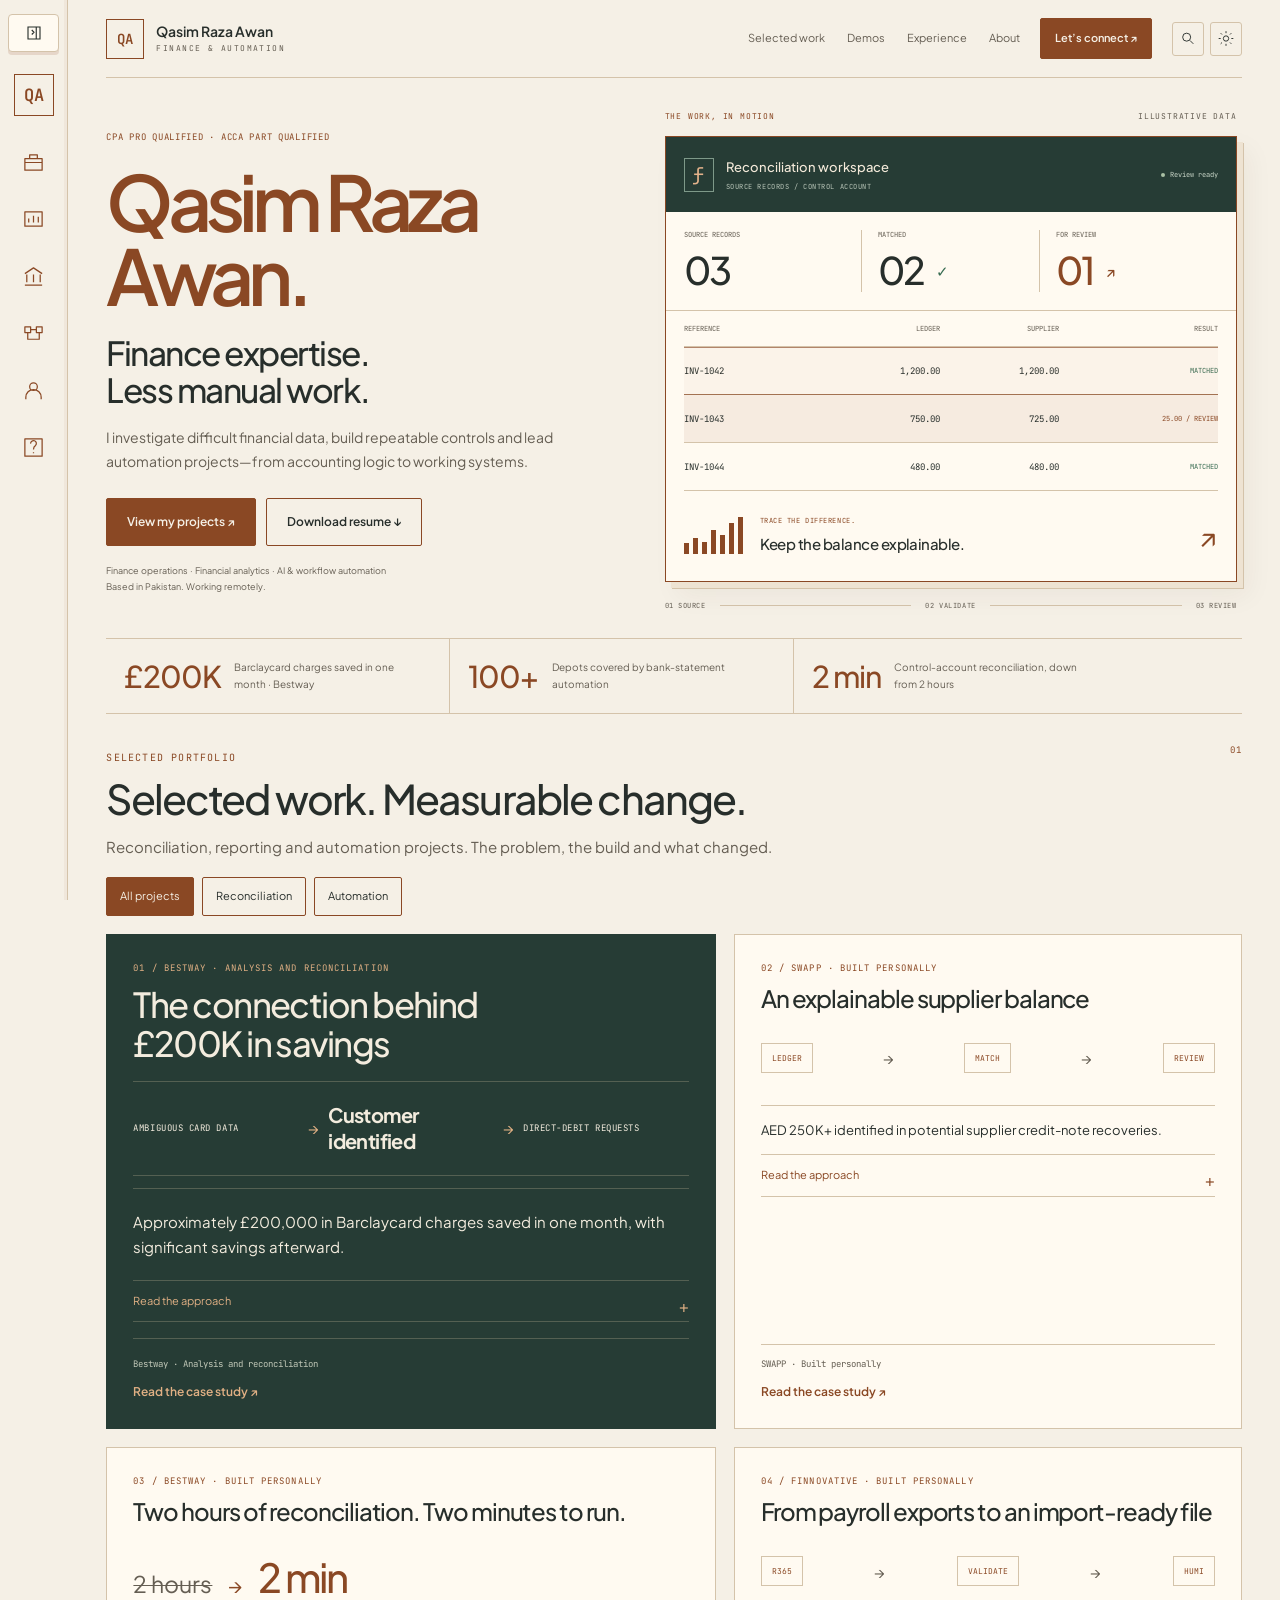
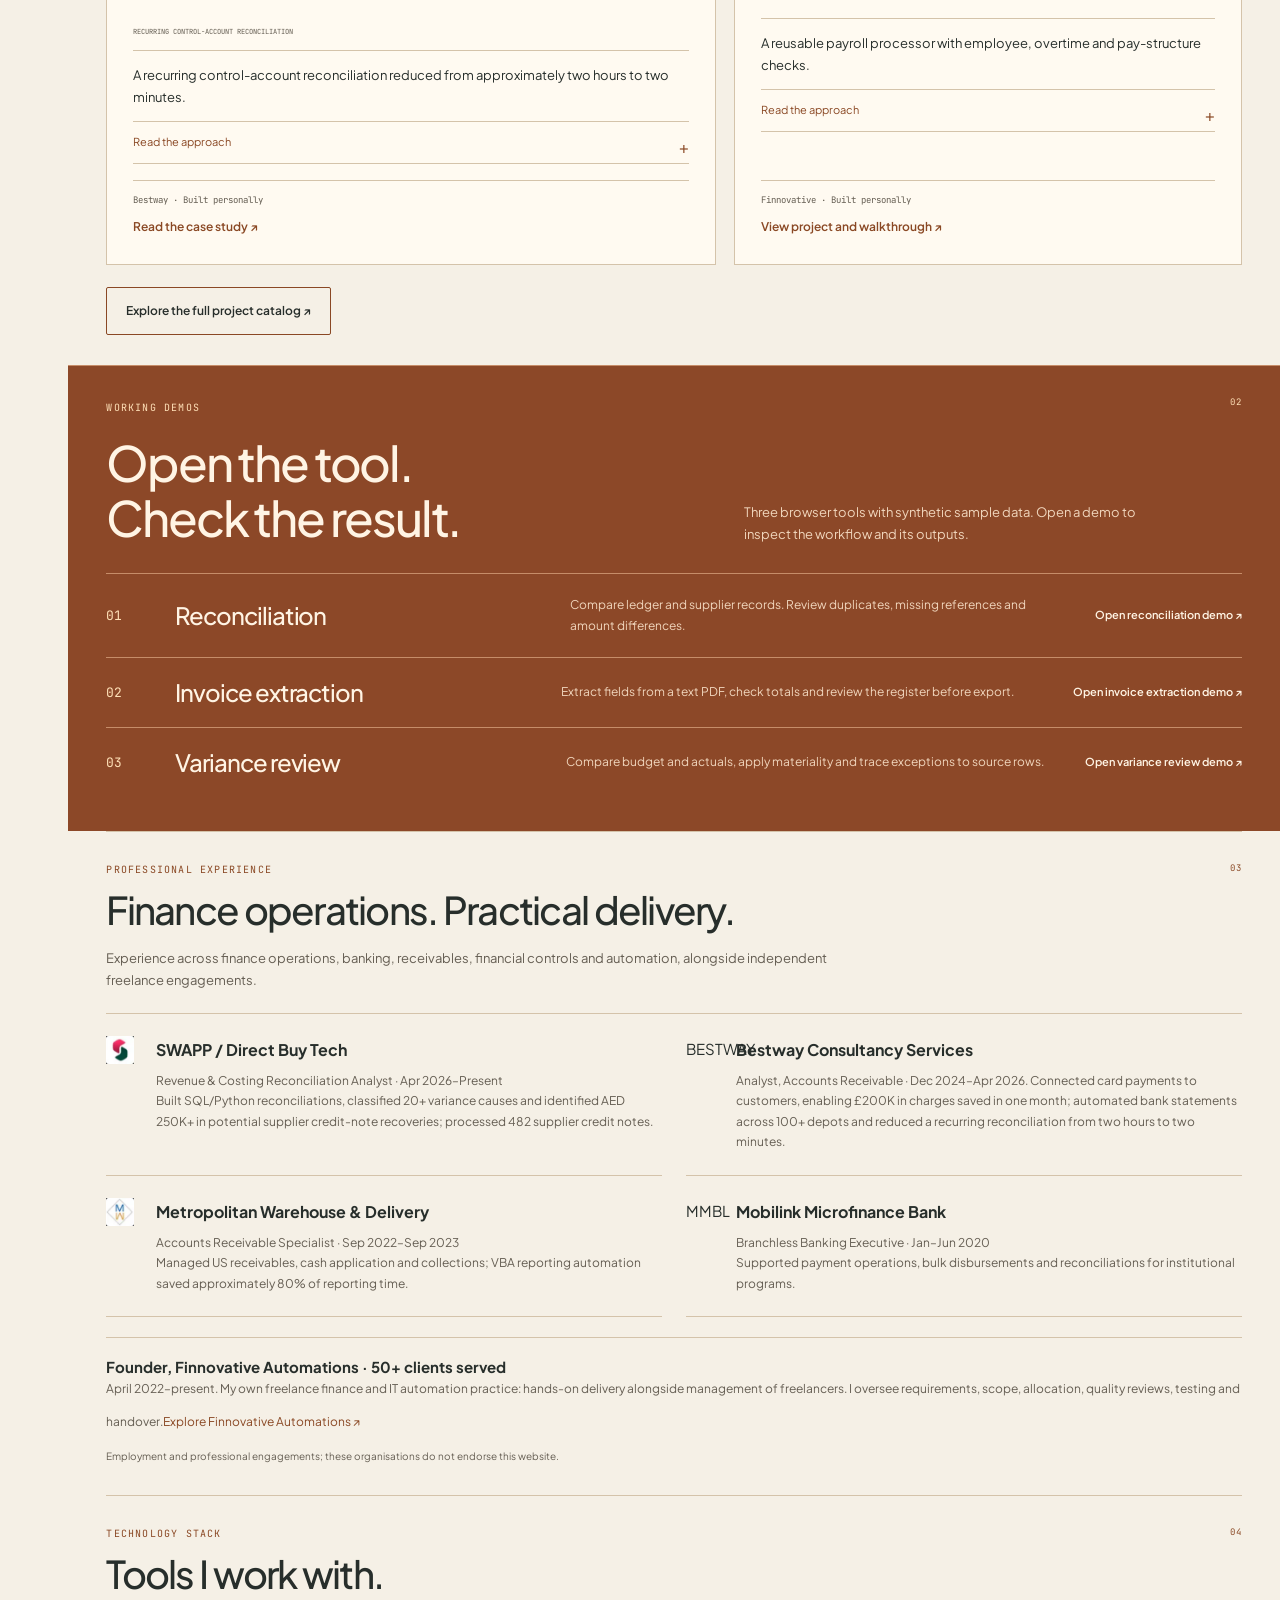
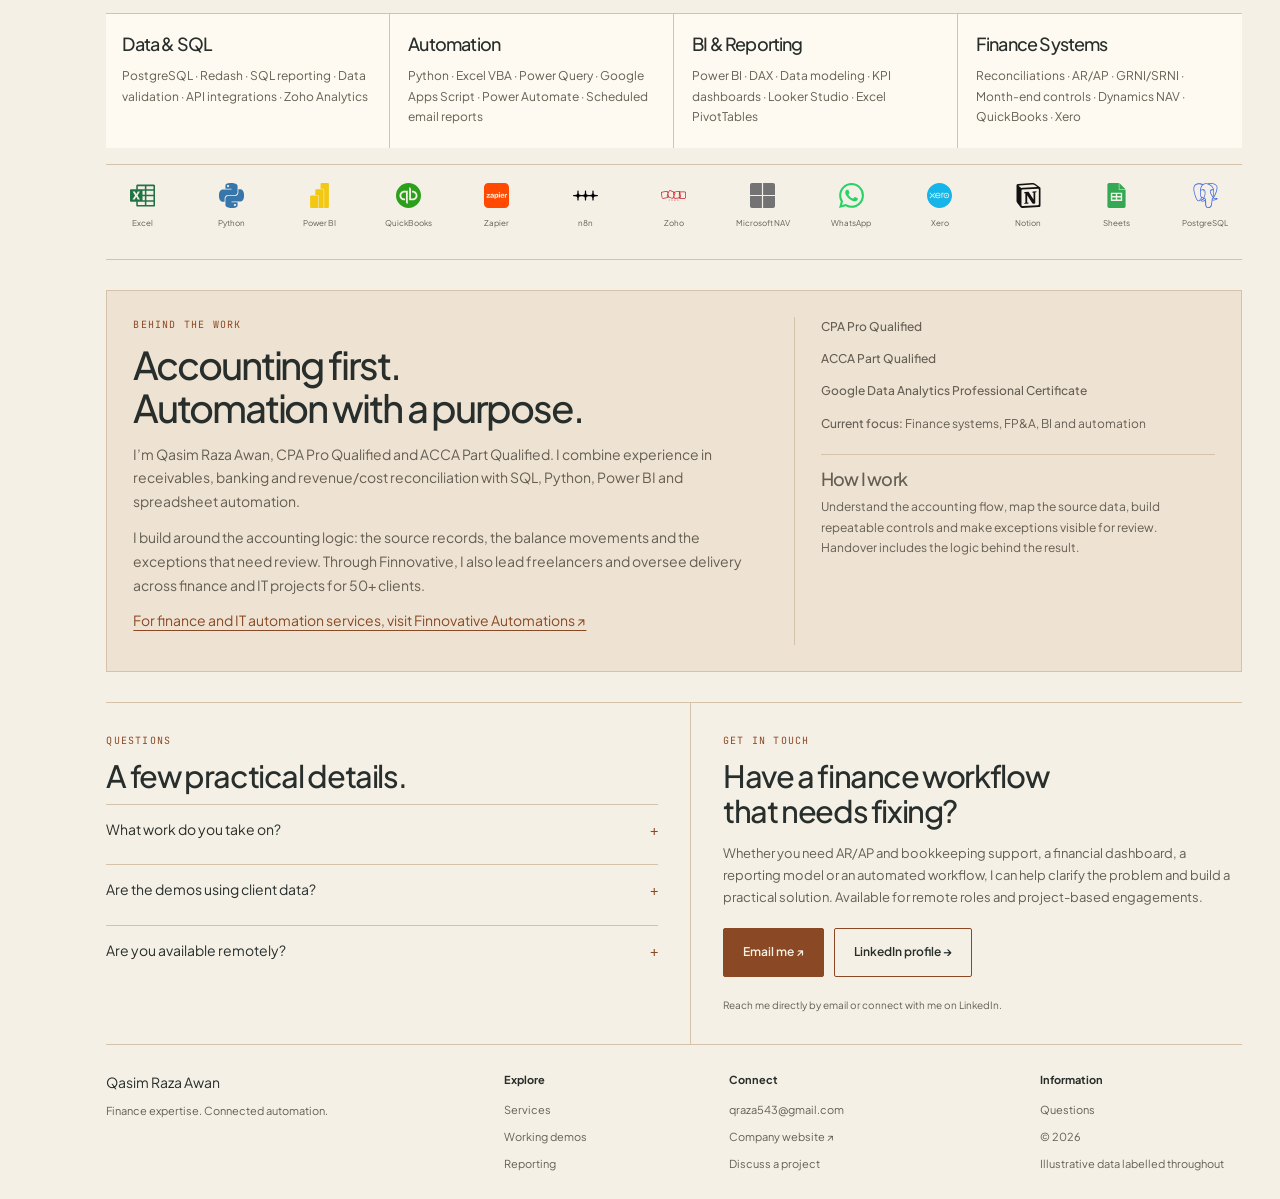
==== index.html @ e34c934c "Improve featured-case contrast and keep landing-page filters relevant" ====
<!doctype html>
<html lang="en" data-brand="personal" class="dock-collapsed light-mode"><head><meta charset="utf-8"><meta name="viewport" content="width=device-width,initial-scale=1"><meta name="theme-color" content="#080c14"><title>Qasim Raza Awan | Finance Systems &amp; Automation</title><meta name="description" content="CPA Pro qualified finance and automation professional. Reconciliation, SQL, Python, Power BI and Excel automation."><link rel="preconnect" href="https://fonts.googleapis.com"><link rel="preconnect" href="https://fonts.gstatic.com" crossorigin><link href="https://fonts.googleapis.com/css2?family=Plus+Jakarta+Sans:wght@400;500;600;700&amp;family=JetBrains+Mono:wght@400;500&amp;display=swap" rel="stylesheet"><script>try{const b=document.documentElement.dataset.brand;const t=localStorage.getItem('qaf-theme-'+b)||(b==='personal'?'light':'dark');document.documentElement.classList.toggle('light-mode',t==='light');}catch{document.documentElement.classList.toggle('light-mode',document.documentElement.dataset.brand==='personal');}</script><link rel="stylesheet" href="modern.css?v=20261107-final"><link rel="stylesheet" href="personal-spacing.css?v=20261109-studio"><link rel="stylesheet" href="studio.css?v=20261109"><link rel="stylesheet" href="personal-art.css?v=20261109-ui"><link rel="stylesheet" href="career-update.css?v=20261113"></head><body class="command-site personal-command"><div class="scroll-progress" aria-hidden="true"><i></i></div><a class="skip" href="#main">Skip to content</a><aside class="side-dock"><a class="dock-brand" href="#top" aria-label="Back to top">QA</a><nav aria-label="Section navigation"><a href="#work" title="Projects" aria-label="Projects"><svg viewBox="0 0 24 24" aria-hidden="true"><path d="M3 8h18v12H3zM8 8V4h8v4M3 12h18"></path></svg><span>Projects</span></a><a href="#demonstrations" title="Reports &amp; demos" aria-label="Reports &amp; demos"><svg viewBox="0 0 24 24" aria-hidden="true"><path d="M3 4h18v15H3zM7 15v-4m5 4V8m5 7v-6"></path></svg><span>Reports &amp; demos</span></a><a href="#experience" title="Experience" aria-label="Experience"><svg viewBox="0 0 24 24" aria-hidden="true"><path d="M3 9l9-6 9 6M5 10v8m7-8v8m7-8v8M3 21h18"></path></svg><span>Experience</span></a><a href="#expertise" title="Expertise" aria-label="Expertise"><svg viewBox="0 0 24 24" aria-hidden="true"><path d="M3 5h6v6H3zM15 5h6v6h-6zM9 8h6M6 11v7h12v-7M9 18h6"></path></svg><span>Expertise</span></a><a href="#about" title="About" aria-label="About"><svg viewBox="0 0 24 24" aria-hidden="true"><path d="M12 12a4 4 0 1 0 0-8 4 4 0 0 0 0 8zM4 21v-2a8 8 0 0 1 16 0v2"></path></svg><span>About</span></a><a href="#faq" title="Questions" aria-label="Questions"><svg viewBox="0 0 24 24" aria-hidden="true"><path d="M9 8a3 3 0 1 1 5 2c-2 1-2 2-2 4m0 3v1M3 3h18v18H3z"></path></svg><span>Questions</span></a></nav><a class="dock-contact" href="#contact">Let’s talk ↗</a></aside><div class="site-shell"><header class="topbar"><a class="brand" href="#top"><b class="brand-icon">QA</b><span>Qasim Raza Awan<small>FINANCE &amp; AUTOMATION</small></span></a><button class="nav-toggle" id="menu-toggle" aria-controls="main-navigation" aria-expanded="false" aria-label="Open navigation" type="button">Menu</button><nav id="main-navigation" aria-label="Main navigation"><a href="#work">Selected work</a><a href="#demonstrations">Demos</a><a href="#experience">Experience</a><a href="#about">About</a></nav><a class="button" href="#contact">Let’s connect ↗</a><div class="header-tools"><button type="button" id="search-open" aria-label="Search this website" aria-haspopup="dialog"><svg viewBox="0 0 24 24" aria-hidden="true"><circle cx="10" cy="10" r="6"></circle><path d="m15 15 5 5"></path></svg></button><button type="button" id="theme-toggle" aria-label="Switch to light mode" aria-pressed="false"><svg viewBox="0 0 24 24" aria-hidden="true"><circle cx="12" cy="12" r="4"></circle><path d="M12 1v3m0 16v3M1 12h3m16 0h3M4 4l2 2m12 12 2 2M4 20l2-2M18 6l2-2"></path></svg></button></div></header><main id="main"><section class="command-hero" id="top"><div class="hero-copy"><p class="eyebrow hero-qualification">CPA Pro Qualified · ACCA Part Qualified</p><h1>Qasim Raza<br><em>Awan.</em></h1><h2>Finance expertise.<br>Less manual work.</h2><p>I investigate difficult financial data, build repeatable controls and lead automation projects—from accounting logic to working systems.</p><div class="actions"><a class="button" href="#work">View my projects ↗</a><a class="button secondary" href="downloads/Qasim_Raza_Awan_Resume.pdf" download>Download resume ↓</a></div><p class="hero-note">Finance operations · Financial analytics · AI &amp; workflow automation<br>Based in Pakistan. Working remotely.</p></div><div class="hero-workbench" aria-label="Illustrative finance workspace using synthetic data"><div class="bench-label"><span>THE WORK, IN MOTION</span><span>ILLUSTRATIVE DATA</span></div><div class="bench-frame"><div class="bench-top"><span class="bench-mark">ƒ</span><div><strong>Reconciliation workspace</strong><small>SOURCE RECORDS / CONTROL ACCOUNT</small></div><span class="bench-live"><i></i>Review ready</span></div><div class="bench-summary"><div><small>SOURCE RECORDS</small><strong>03</strong></div><div><small>MATCHED</small><strong>02<span>✓</span></strong></div><div class="bench-exception"><small>FOR REVIEW</small><strong>01<span>↗</span></strong></div></div><div class="bench-table"><div class="bench-row bench-head"><span>REFERENCE</span><span>LEDGER</span><span>SUPPLIER</span><span>RESULT</span></div><div class="bench-row" style="--row:0"><span>INV-1042</span><span>1,200.00</span><span>1,200.00</span><b class="matched">MATCHED</b></div><div class="bench-row exception-row" style="--row:1"><span>INV-1043</span><span>750.00</span><span>725.00</span><b>25.00 / REVIEW</b></div><div class="bench-row" style="--row:2"><span>INV-1044</span><span>480.00</span><span>480.00</span><b class="matched">MATCHED</b></div><div class="bench-scan" aria-hidden="true"></div></div><div class="bench-bottom"><div class="bench-signal" aria-hidden="true"><i></i><i></i><i></i><i></i><i></i><i></i><i></i></div><div><span>TRACE THE DIFFERENCE.</span><strong>Keep the balance explainable.</strong></div><span class="bench-arrow" aria-hidden="true">↗</span></div></div><div class="bench-foot"><span>01 SOURCE</span><i></i><span>02 VALIDATE</span><i></i><span>03 REVIEW</span></div></div><section class="impact-grid" aria-label="Professional impact"><div><strong>£200K</strong><span>Barclaycard charges saved in one month · Bestway</span></div><div><strong>100+</strong><span>Depots covered by bank-statement automation</span></div><div><strong>2 min</strong><span>Control-account reconciliation, down from 2 hours</span></div></section></section><section class="section" id="work" data-index="01"><div class="section-head"><div><div class="eyebrow">Selected portfolio</div><h2>Selected work. Measurable change.</h2><p class="intro">Reconciliation, reporting and automation projects. The problem, the build and what changed.</p></div></div><div aria-label="Filter projects" class="filters" id="filters"><button class="filter active" data-filter="all" aria-pressed="true" type="button">All projects</button><button class="filter" data-filter="recon" aria-pressed="false" type="button">Reconciliation</button><button class="filter" data-filter="automation" aria-pressed="false" type="button">Automation</button></div><div id="projects" class="project-grid career-project-grid"><article class="project featured-project studio-project" data-category="recon finance" data-feature="1"><span class="eyebrow">01 / Bestway · Analysis and reconciliation</span><h3>The connection behind £200K in savings</h3><div class="career-connection"><span>AMBIGUOUS CARD DATA</span><i>→</i><strong>Customer identified</strong><i>→</i><span>DIRECT-DEBIT REQUESTS</span></div><p class="project-result">Approximately £200,000 in Barclaycard charges saved in one month, with significant savings afterward.</p><details class="case-detail"><summary>Read the approach</summary><dl><dt>The problem</dt><dd>Card-payment data did not clearly identify which customers had paid by card.</dd><dt>My contribution</dt><dd>Discovered the connection between ambiguous payments and customer records. The team then requested those customers pay by direct debit.</dd></dl></details><div class="project-bottom"><span>Bestway · Analysis and reconciliation</span><a href="projects/#barclaycard">Read the case study ↗</a></div></article><article class="project featured-project studio-project" data-category="recon automation" data-feature="2"><span class="eyebrow">02 / SWAPP · Built personally</span><h3>An explainable supplier balance</h3><div class="project-model"><span>LEDGER</span><i>→</i><span>MATCH</span><i>→</i><span>REVIEW</span></div><p class="project-result">AED 250K+ identified in potential supplier credit-note recoveries.</p><details class="case-detail"><summary>Read the approach</summary><dl><dt>The problem</dt><dd>Supplier invoices and booking records did not fully explain the ledger balance.</dd><dt>My contribution</dt><dd>Built SQL and Python matching across Redash, Zoho and spreadsheet sources, classifying exceptions across 20+ root causes.</dd></dl></details><div class="project-bottom"><span>SWAPP · Built personally</span><a href="projects/#supplier-reconciliation">Read the case study ↗</a></div></article><article class="project featured-project studio-project" data-category="recon automation" data-feature="3"><span class="eyebrow">03 / Bestway · Built personally</span><h3>Two hours of reconciliation. Two minutes to run.</h3><div class="project-time"><span>2 hours</span><i>→</i><strong>2 min</strong><small>RECURRING CONTROL-ACCOUNT RECONCILIATION</small></div><p class="project-result">A recurring control-account reconciliation reduced from approximately two hours to two minutes.</p><details class="case-detail"><summary>Read the approach</summary><dl><dt>The problem</dt><dd>Repeated manual matching made routine account reviews slow.</dd><dt>My contribution</dt><dd>Built repeatable Excel and Power Query preparation and matching, keeping differences visible for review.</dd></dl></details><div class="project-bottom"><span>Bestway · Built personally</span><a href="projects/#control-reconciliation">Read the case study ↗</a></div></article><article class="project featured-project studio-project" data-category="automation finance" data-feature="4"><span class="eyebrow">04 / Finnovative · Built personally</span><h3>From payroll exports to an import-ready file</h3><div class="project-model"><span>R365</span><i>→</i><span>VALIDATE</span><i>→</i><span>HUMI</span></div><p class="project-result">A reusable payroll processor with employee, overtime and pay-structure checks.</p><details class="case-detail"><summary>Read the approach</summary><dl><dt>The problem</dt><dd>Restaurant365 exports needed to be transformed into Humi payroll import format.</dd><dt>My contribution</dt><dd>Built an Excel/VBA processor to match employees, transform regular and overtime hours, and produce validated import-ready outputs.</dd></dl></details><div class="project-bottom"><span>Finnovative · Built personally</span><a href="projects/#payroll">View project and walkthrough ↗</a></div></article></div><p class="career-catalog-link"><a class="button secondary" href="projects/">Explore the full project catalog ↗</a></p></section><section class="section" id="demonstrations" data-index="02"><div class="section-heading"><p class="eyebrow">WORKING DEMOS</p><h2>Open the tool. Check the result.</h2><p>Three browser tools with synthetic sample data. Open a demo to inspect the workflow and its outputs.</p></div><div class="demo-link-grid"><article class="direct-demo" data-demo-number="01"><span>01 / CONTROL ACCOUNTS</span><h3>Reconciliation</h3><p>Compare ledger and supplier records. Review duplicates, missing references and amount differences.</p><a href="products/?app=reconciliation">Open reconciliation demo ↗</a></article><article class="direct-demo" data-demo-number="02"><span>02 / DOCUMENT PROCESSING</span><h3>Invoice extraction</h3><p>Extract fields from a text PDF, check totals and review the register before export.</p><a href="products/?app=invoice">Open invoice extraction demo ↗</a></article><article class="direct-demo" data-demo-number="03"><span>03 / MANAGEMENT REPORTING</span><h3>Variance review</h3><p>Compare budget and actuals, apply materiality and trace exceptions to source rows.</p><a href="products/?app=variance">Open variance review demo ↗</a></article></div></section><section class="section" id="experience" data-index="03"><div class="eyebrow">PROFESSIONAL EXPERIENCE</div><h2>Finance operations. Practical delivery.</h2><p style="color:var(--muted);max-width:760px">Experience across finance operations, banking, receivables, financial controls and automation, alongside independent freelance engagements.</p><div class="company-grid">
<div class="company-tile"><div class="company-mark"><img src="[data-uri]" width="96" height="48" alt="SWAPP company logo" loading="lazy" referrerpolicy="no-referrer" onerror="this.style.display='none';this.parentElement.append(document.createTextNode('SWAPP'))"></div><strong>SWAPP / Direct Buy Tech</strong><span>Revenue &amp; Costing Reconciliation Analyst · Apr 2026–Present<br>Built SQL/Python reconciliations, classified 20+ variance causes and identified AED 250K+ in potential supplier credit-note recoveries; processed 482 supplier credit notes.</span></div>
<div class="company-tile"><div class="company-mark"><img src="https://www.google.com/s2/favicons?domain=bestwayconsultancy.com.pk&amp;sz=128" width="96" height="48" alt="BESTWAY company logo" loading="lazy" referrerpolicy="no-referrer" onerror="this.style.display='none';this.parentElement.append(document.createTextNode('BESTWAY'))"></div><strong>Bestway Consultancy Services</strong><span>Analyst, Accounts Receivable · Dec 2024–Apr 2026. Connected card payments to customers, enabling £200K in charges saved in one month; automated bank statements across 100+ depots and reduced a recurring reconciliation from two hours to two minutes.</span></div>
<div class="company-tile"><div class="company-mark"><img src="[data-uri]" width="96" height="48" alt="MWD company logo" loading="lazy" referrerpolicy="no-referrer" onerror="this.style.display='none';this.parentElement.append(document.createTextNode('MWD'))"></div><strong>Metropolitan Warehouse &amp; Delivery</strong><span>Accounts Receivable Specialist · Sep 2022–Sep 2023<br>Managed US receivables, cash application and collections; VBA reporting automation saved approximately 80% of reporting time.</span></div>

<div class="company-tile"><div class="company-mark"><img src="https://media.licdn.com/dms/image/v2/C4E0BAQHSGRjR9Aw03Q/company-logo_400_400/company-logo_400_400/0/1631316393559?e=2147483647&amp;t=ChtDQr979hwXGZw9QmD9qhri5VN_gNdvMyB7D-mBOeY&amp;v=beta" width="96" height="48" alt="MMBL company logo" loading="lazy" referrerpolicy="no-referrer" onerror="this.style.display='none';this.parentElement.append(document.createTextNode('MMBL'))"></div><strong>Mobilink Microfinance Bank</strong><span>Branchless Banking Executive · Jan–Jun 2020<br>Supported payment operations, bulk disbursements and reconciliations for institutional programs.</span></div>
</div><div class="freelance-proof"><strong>Founder, Finnovative Automations · 50+ clients served</strong><span>April 2022–present. My own freelance finance and IT automation practice: hands-on delivery alongside management of freelancers. I oversee requirements, scope, allocation, quality reviews, testing and handover.</span><a href="finnovative/">Explore Finnovative Automations ↗</a></div><p class="experience-note">Employment and professional engagements; these organisations do not endorse this website.</p></section><section class="section" id="expertise" data-index="04"><div class="eyebrow">Technology stack</div><h2>Tools I work with.</h2><div class="skills"><div class="skill"><h3>Data &amp; SQL</h3><p>PostgreSQL · Redash · SQL reporting · Data validation · API integrations · Zoho Analytics</p></div><div class="skill"><h3>Automation</h3><p>Python · Excel VBA · Power Query · Google Apps Script · Power Automate · Scheduled email reports</p></div><div class="skill"><h3>BI &amp; Reporting</h3><p>Power BI · DAX · Data modeling · KPI dashboards · Looker Studio · Excel PivotTables</p></div><div class="skill"><h3>Finance Systems</h3><p>Reconciliations · AR/AP · GRNI/SRNI · Month-end controls · Dynamics NAV · QuickBooks · Xero</p></div></div><div class="software-deck" aria-label="Software and integration examples"><span><img src="brand-assets/excel.svg" alt="" width="28" height="28" loading="lazy"><b>Excel</b></span><span><img src="brand-assets/python.svg" alt="" width="28" height="28" loading="lazy"><b>Python</b></span><span><img src="brand-assets/powerbi.svg" alt="" width="28" height="28" loading="lazy"><b>Power BI</b></span><span><img src="brand-assets/quickbooks.svg" alt="" width="28" height="28" loading="lazy"><b>QuickBooks</b></span><span><img src="brand-assets/zapier.svg" alt="" width="28" height="28" loading="lazy"><b>Zapier</b></span><span><img src="brand-assets/n8n.svg" alt="" width="28" height="28" loading="lazy"><b>n8n</b></span><span><img src="brand-assets/zoho.svg" alt="" width="28" height="28" loading="lazy"><b>Zoho</b></span><span><img src="brand-assets/dynamics-nav.svg" alt="" width="28" height="28" loading="lazy"><b>Microsoft NAV</b></span><span><img src="brand-assets/whatsapp.svg" alt="" width="28" height="28" loading="lazy"><b>WhatsApp</b></span><span><img src="brand-assets/xero.svg" alt="" width="28" height="28" loading="lazy"><b>Xero</b></span><span><img src="brand-assets/notion.svg" alt="" width="28" height="28" loading="lazy"><b>Notion</b></span><span><img src="brand-assets/sheets.svg" alt="" width="28" height="28" loading="lazy"><b>Sheets</b></span><span><img src="brand-assets/postgresql.svg" alt="" width="28" height="28" loading="lazy"><b>PostgreSQL</b></span></div></section><section class="section" id="about" data-index="05"><div class="about"><div><div class="eyebrow">Behind the work</div><h2>Accounting first. Automation with a purpose.</h2><p class="company-intro">I’m Qasim Raza Awan, CPA Pro Qualified and ACCA Part Qualified. I combine experience in receivables, banking and revenue/cost reconciliation with SQL, Python, Power BI and spreadsheet automation.</p><p>I build around the accounting logic: the source records, the balance movements and the exceptions that need review. Through Finnovative, I also lead freelancers and oversee delivery across finance and IT projects for 50+ clients.</p><p><a href="finnovative/">For finance and IT automation services, visit Finnovative Automations ↗</a></p></div><div class="credentials"><div><strong>CPA Pro Qualified</strong></div><div><strong>ACCA Part Qualified</strong></div><div><strong>Google Data Analytics Professional Certificate</strong></div><div><strong>Current focus:</strong> Finance systems, FP&amp;A, BI and automation</div><div class="about-process"><h3>How I work</h3><p>Understand the accounting flow, map the source data, build repeatable controls and make exceptions visible for review. Handover includes the logic behind the result.</p></div></div></div></section><div class="personal-closing"><section class="section faq-section" id="faq"><p class="eyebrow">QUESTIONS</p><h2>A few practical details.</h2><details><summary>What work do you take on?</summary><p>Finance systems, reconciliation, reporting, dashboards, spreadsheet tools and connected automation. Visit Finnovative Automations for customer support, voice and WhatsApp agent builds.</p></details><details><summary>Are the demos using client data?</summary><p>No. The linked tools use synthetic sample data. Client records, credentials and confidential business information are not published.</p></details><details><summary>Are you available remotely?</summary><p>Based in Pakistan and available for remote roles and project engagements. Contact me to discuss scope and timing.</p></details></section><section class="contact" id="contact"><div class="eyebrow">Get in touch</div><h2>Have a finance workflow that needs fixing?</h2><p>Whether you need AR/AP and bookkeeping support, a financial dashboard, a reporting model or an automated workflow, I can help clarify the problem and build a practical solution. Available for remote roles and project-based engagements.</p><div class="actions"><a class="btn primary" href="mailto:qraza543@gmail.com?subject=Portfolio%20inquiry" id="emailLink">Email me ↗</a><a class="btn secondary" href="https://www.linkedin.com/in/qasim-raza-awan/" id="linkedInLink" target="_blank" rel="noopener noreferrer">LinkedIn profile →</a></div><div class="hero-note">Reach me directly by email or connect with me on LinkedIn.</div></section></div></main><footer class="command-footer"><div><a class="footer-brand" href="#top">Qasim Raza Awan</a><p>Finance expertise. Connected automation.</p></div><div><strong>Explore</strong><a href="#expertise">Services</a><a href="#demonstrations">Working demos</a><a href="#demonstrations">Reporting</a></div><div><strong>Connect</strong><a href="mailto:qraza543@gmail.com">qraza543@gmail.com</a><a href="finnovative/">Company website ↗</a><a href="#contact">Discuss a project</a></div><div><strong>Information</strong><a href="#faq">Questions</a><span>© <span id="year">2026</span></span><span>Illustrative data labelled throughout</span></div></footer></div><dialog id="site-search" aria-labelledby="search-title"><div class="search-head"><h2 id="search-title">Find a service or project</h2><button type="button" id="search-close" aria-label="Close search">×</button></div><label for="search-query">Search this page</label><input id="search-query" type="search" autocomplete="off" placeholder="Try reconciliation, voice or Power BI"><div id="search-results" aria-live="polite"></div><p>Ctrl / ⌘ K to search · Esc to close</p></dialog><a class="floating-contact" href="#contact" aria-label="Discuss a project" hidden="">Let’s talk <span>↗</span></a><button class="back-top" type="button" aria-label="Back to top" hidden>↑</button><script defer src="command-center.js?v=20261107-final"></script><script defer src="personal-art.js?v=20261109-ui"></script></body></html>
---- modern.css ----
:root{--bg:#071f28;--panel:#0b2c36;--panel2:#103640;--ink:#e8efed;--muted:#aec1c2;--accent:#d8ad86;--action:#72c6c0;--line:#31505a;--good:#83c9aa;--rail:68px;--font:'Plus Jakarta Sans',sans-serif;--mono:'JetBrains Mono',monospace;color-scheme:dark}
html[data-brand=personal]{--bg:#221f1b;--panel:#2d2822;--panel2:#383025;--ink:#f2e8d8;--muted:#c5b69f;--accent:#d6a675;--action:#d6a675;--line:#594b3d;--good:#a2bea0}
html[data-brand=personal].light-mode{--bg:#f5f0e6;--panel:#fffaf1;--panel2:#eee3d2;--ink:#272e2b;--muted:#655e53;--accent:#8a4824;--action:#8a4824;--line:#d4c3aa;--good:#376b51;color-scheme:light}
html[data-brand=company].light-mode{--bg:#edf5f2;--panel:#fafffc;--panel2:#dcece7;--ink:#173b40;--muted:#496a6b;--accent:#92572f;--action:#126c70;--line:#b5cdca;--good:#276c50;color-scheme:light}
*{box-sizing:border-box}html{scroll-padding-top:100px;overflow-anchor:none}body{margin:0;background:var(--bg);color:var(--ink);font:15px/1.7 var(--font);overflow-x:clip}a{color:inherit;text-decoration:none}button,input,textarea,select{font:inherit}button,a{touch-action:manipulation}button{cursor:pointer}button:focus-visible,a:focus-visible,input:focus-visible,summary:focus-visible{outline:2px solid var(--action);outline-offset:5px}button:disabled{cursor:wait;opacity:.65}button[hidden],[hidden]{display:none!important}h1,h2,h3,p{margin:0}h1,h2,h3{line-height:1.12;letter-spacing:-.045em;text-wrap:balance}h1{font-size:clamp(42px,5vw,72px);font-weight:600}h2{font-size:clamp(28px,3.2vw,43px);font-weight:500}h3{font-size:24px;font-weight:500}p{color:var(--muted)}em{font-style:normal;color:var(--accent)}img{max-width:100%;height:auto}svg{max-width:100%}small{font-size:12px}.site-shell{margin-left:var(--rail);padding:0 clamp(20px,3vw,52px);max-width:1920px;transition:margin-left .22s ease}html:not(.dock-collapsed){--rail:188px}.section,.contact,.contact-section{padding:54px 0;border-top:1px solid var(--line)}.eyebrow,.num,.service-number{display:block;color:var(--accent);font:10px/1.6 var(--mono);letter-spacing:.12em;text-transform:uppercase;margin-bottom:14px}.section-heading,.section-head{margin-bottom:26px;max-width:840px}.section-heading>p:not(.eyebrow),.intro{margin-top:16px;max-width:700px}.section-head h2{max-width:760px}.section-head .intro{font-size:15px}.actions{display:flex;flex-wrap:wrap;gap:10px;margin-top:26px}.button,.btn{display:inline-flex;align-items:center;justify-content:center;gap:10px;padding:13px 19px;min-height:46px;border:1px solid var(--action);border-radius:4px;background:var(--action);color:var(--bg);font-size:12px;font-weight:600;transition:transform .16s ease,box-shadow .16s ease,background .16s ease}.button:hover,.btn:hover{transform:translateY(-2px);box-shadow:0 4px 0 color-mix(in srgb,var(--action) 22%,transparent)}.button.secondary,.btn.secondary{background:transparent;color:var(--ink);border-color:var(--accent)}.button.secondary:hover{background:var(--panel2)}.text-link,.project a,.direct-demo a,.founder-note a,.capability>a,.preview-enquiry{color:var(--accent);font-size:12px;font-weight:600}.text-link:hover,.project a:hover,.direct-demo a:hover,.founder-note a:hover,.capability>a:hover{text-decoration:underline;text-underline-offset:5px}
/* A small navigation rail, rather than a dashboard competing with the page. */
.side-dock{position:fixed;inset:0 auto 0 0;width:var(--rail);padding:14px 8px;z-index:70;background:var(--bg);border-right:1px solid var(--line);box-shadow:inset -3px 0 0 color-mix(in srgb,var(--accent) 5%,transparent);display:flex;flex-direction:column;gap:22px;overflow-x:hidden;overflow-y:auto;transition:width .22s ease}.dock-brand{display:grid;place-items:center;width:40px;height:42px;margin:0 auto;border:1px solid var(--accent);color:var(--accent);font:600 17px var(--mono)}.dock-toggle{display:flex;align-items:center;justify-content:center;gap:10px;min-height:38px;border:1px solid var(--line);background:var(--panel);color:var(--ink);border-radius:4px;box-shadow:0 3px 0 color-mix(in srgb,var(--accent) 15%,transparent);font-size:10px}.dock-toggle svg{width:18px;height:18px;fill:none;stroke:currentColor;stroke-width:1.5}.side-dock nav{display:grid;gap:8px}.side-dock nav a{display:flex;align-items:center;gap:12px;padding:12px 10px;border:1px solid transparent;border-radius:4px;font-size:11px;min-height:46px}.side-dock nav svg{width:23px;height:23px;flex-shrink:0;fill:none;stroke:var(--accent);stroke-width:1.3;stroke-linejoin:round}.side-dock nav a:hover,.side-dock nav a[aria-current]{background:var(--panel2);border-color:var(--line)}.dock-collapsed .side-dock nav a{justify-content:center;padding:12px 4px}.dock-collapsed .side-dock nav a>span,.dock-collapsed .dock-toggle span,.dock-collapsed .dock-contact{display:none}.dock-collapsed .dock-toggle svg{rotate:180deg}.dock-contact{font-size:11px;color:var(--accent);margin-top:auto;padding:12px}.logo-dock{border:0}.logo-emblem{position:relative;display:block;width:34px;height:44px;overflow:hidden;flex-shrink:0}.logo-emblem img{position:absolute;width:140px;max-width:none;height:auto;left:-58px;top:-20px;mix-blend-mode:screen}.light-mode .logo-emblem img{filter:invert(1);mix-blend-mode:multiply}.topbar{position:sticky;top:0;z-index:60;display:flex;align-items:center;gap:20px;justify-content:space-between;min-height:78px;border-bottom:1px solid var(--line);background:var(--bg)}.brand{display:flex;gap:12px;align-items:center}.brand>span{font-size:14px;font-weight:600;line-height:1.4}.brand small{display:block;font:8px/1.8 var(--mono);letter-spacing:.18em;color:var(--muted);font-weight:400}.brand-icon{width:38px;height:40px;display:grid;place-items:center;border:1px solid var(--accent);color:var(--accent);font:600 14px var(--mono)}.topbar nav{display:flex;gap:22px;margin-left:auto}.topbar nav a{font-size:11px;color:var(--muted)}.topbar nav a:hover{color:var(--ink)}.topbar>.button{font-size:11px;padding:10px 14px;min-height:40px}.header-tools{display:flex;gap:6px}.header-tools button{display:grid;place-items:center;width:32px;height:34px;padding:7px;border:1px solid var(--line);background:transparent;color:var(--ink);border-radius:3px}.header-tools svg{width:17px;height:17px;fill:none;stroke:currentColor;stroke-width:1.4}.nav-toggle{display:none;background:var(--panel);color:var(--ink);border:1px solid var(--line);padding:7px 12px;border-radius:3px}.skip{position:fixed;left:80px;top:8px;padding:8px 16px;background:var(--action);color:var(--bg);z-index:100;transform:translateY(-180%)}.skip:focus{transform:none}.scroll-progress{position:fixed;inset:0 0 auto;height:2px;z-index:90;pointer-events:none}.scroll-progress i{display:block;width:100%;height:100%;background:var(--accent);transform-origin:left;transform:scaleX(0)}
/* Personal hero: reading and evidence first. */
.command-hero{display:grid;grid-template-columns:minmax(0,.95fr) minmax(0,1.05fr);align-items:center;gap:clamp(24px,4vw,60px);padding:42px 0 34px}.hero-copy{min-width:0}.profile-line{display:flex;align-items:center;gap:12px;margin-bottom:24px;font-size:11px;color:var(--muted)}.profile-line small{display:block;font:8px/1.8 var(--mono)}.profile-monogram{width:44px;height:44px;border:1px solid var(--accent);border-radius:50%;display:grid;place-items:center;font-size:17px;color:var(--accent)}.hero-copy h1{max-width:700px}.personal-command .hero-copy h1{color:var(--accent)}.hero-copy h2{font-size:clamp(25px,2.6vw,37px);font-weight:500;margin-top:20px}.hero-copy>p:not(.eyebrow){max-width:550px;margin-top:20px;line-height:1.8;font-size:14px}.hero-copy>small,.hero-note{display:block;color:var(--muted);font-size:10px;margin-top:20px}.company-command .command-hero{grid-template-columns:minmax(0,.88fr) minmax(0,1.12fr);padding:50px 0}.company-command .hero-copy h1{color:var(--accent);font-size:clamp(43px,4.6vw,68px)}.impact-grid{display:grid;grid-template-columns:1fr 1fr 1.3fr;border-block:1px solid var(--line);margin:0 0 6px}.impact-grid>div{padding:22px 18px;border-right:1px solid var(--line);display:flex;align-items:center;gap:14px}.impact-grid>div:first-child{padding-left:0}.impact-grid>div:last-child{border:0}.impact-grid strong{font:500 30px/1.2 var(--font);color:var(--accent);letter-spacing:-.04em}.impact-grid span{font-size:11px;color:var(--muted);max-width:185px}
/* One fitted scene; no viewport-dependent oversized geometry or duplicate tables. */
.command-workspace{min-width:0;color:var(--ink)}.workspace-head{display:flex;justify-content:space-between;font:8px/1.6 var(--mono);letter-spacing:.1em;color:var(--muted);padding-bottom:12px;border-bottom:1px solid var(--line)}.mesh-viewport{position:relative;width:100%;height:320px;overflow:hidden;isolation:isolate;contain:layout paint}.integrated-scene{position:absolute;width:680px;height:350px;left:50%;top:50%;transform-origin:center;perspective:1000px;font-family:var(--mono);--scene-paper:var(--panel);--scene-ink:var(--ink);--scene-rule:var(--line);--scene-copper:var(--accent);--scene-face:var(--panel2);--scene-side:color-mix(in srgb,var(--accent) 48%,var(--bg));--scene-green:var(--good)}.integrated-scene:before{content:'';position:absolute;inset:30px 20px;background-image:linear-gradient(var(--line) 1px,transparent 1px),linear-gradient(90deg,var(--line) 1px,transparent 1px);background-size:30px 30px;opacity:.15;transform:rotateX(58deg) rotateZ(-8deg);mask-image:radial-gradient(ellipse,#000,transparent 70%)}.flow-conduits{position:absolute;inset:0;width:100%;height:100%;fill:none;stroke:var(--accent);stroke-width:3}.conduit{opacity:.3}.flow-trace{stroke-width:2;stroke-dasharray:10 70;animation:conduit-run 9s linear infinite}@keyframes conduit-run{to{stroke-dashoffset:-480}}.scene-sheet{position:absolute;left:32px;top:35px;width:270px;background:var(--panel);border:1px solid var(--line);transform:rotateY(10deg) rotateZ(-3deg);box-shadow:4px 5px 0 var(--scene-side);overflow:hidden;font-size:10px}.sheet-chrome{display:flex;gap:4px;align-items:center;padding:12px 8px;border-bottom:1px solid var(--line);color:var(--accent);font-size:7px}.sheet-chrome i{width:4px;height:4px;border-radius:50%;background:var(--accent)}.sheet-chrome span{margin-left:4px}.sheet-formula{padding:8px;color:var(--accent);border-bottom:1px solid var(--line);font-size:9px}.sheet-formula span{color:var(--ink);font-size:8px}.sheet-grid{display:grid;grid-template-columns:1.1fr 1fr 1fr}.sheet-grid>*{padding:9px 5px;border-right:1px solid var(--line);border-bottom:1px solid var(--line);text-align:right;white-space:nowrap}.sheet-grid>*:nth-child(3n+1){text-align:left}.sheet-grid b{font-size:8px;color:var(--accent);font-weight:500}.sheet-sweep{position:absolute;inset:96px 0 auto;height:30px;border-block:1px solid var(--accent);background:color-mix(in srgb,var(--accent) 8%,transparent);animation:sheet-validate 9s steps(3,end) infinite;pointer-events:none}@keyframes sheet-validate{0%,15%{translate:0 0}65%{translate:0 84px}100%{translate:0 0}}.control-stack{position:absolute;left:300px;top:180px;width:100px;height:80px}.stack-layer{position:absolute;left:10px;width:78px;height:62px;transform:rotateX(55deg) rotateZ(45deg);background:var(--panel2);border:1px solid var(--accent);box-shadow:5px 5px 0 var(--scene-side)}.layer-bottom{top:40px}.layer-mid{top:16px;background:var(--panel)}.layer-top{top:-8px;background:var(--accent);display:grid;place-items:center}.layer-top span{font-size:25px;color:var(--bg);transform:rotateZ(-45deg)}.control-stack small{position:absolute;top:135px;width:180px;left:-40px;font-size:8px;text-align:center;color:var(--muted)}.scene-ledger{position:absolute;right:26px;top:90px;width:225px;background:var(--panel);border:1px solid var(--line);transform:rotateY(-10deg) rotateZ(2deg);box-shadow:4px 5px 0 var(--scene-side);font-size:9px}.ledger-title{padding:12px 8px;font-size:8px;color:var(--accent);border-bottom:1px solid var(--line)}.ledger-title>span{font-size:6px;float:right;color:var(--muted)}.scene-ledger>div:not(:first-child):not(.ledger-bars){display:flex;align-items:center;justify-content:space-between;padding:12px 8px;border-bottom:1px solid var(--line)}.scene-ledger b{font-weight:400}.scene-ledger em{font-size:7px;color:var(--good)}.scene-ledger .review{color:var(--accent)}.ledger-bars{height:60px;display:flex;align-items:flex-end;gap:6px;padding:10px}.ledger-bars i{width:15px;height:45%;background:var(--accent);transform-origin:bottom;animation:report-build 9s steps(4,end) infinite}.ledger-bars i:nth-child(2){height:60%;animation-delay:-2s}.ledger-bars i:nth-child(3){height:50%}.ledger-bars i:nth-child(4){height:80%}.ledger-bars i:nth-child(5){height:70%}.ledger-bars i:nth-child(6){height:100%}.ledger-bars span{font-size:6px;align-self:center;color:var(--muted)}@keyframes report-build{0%,100%{scale:1 .65}50%{scale:1 1}}.flow-caption{position:absolute;bottom:0;font-size:8px;letter-spacing:.1em;color:var(--muted)}.source-caption{left:32px}.output-caption{right:26px}.scene-tabs{display:flex;gap:6px;margin-top:16px}.scene-tabs button{flex:1;padding:10px 12px;font-size:11px;border:1px solid var(--line);border-radius:3px;color:var(--ink);background:transparent}.scene-tabs button[aria-selected=true]{background:var(--panel2);border-color:var(--accent);color:var(--accent)}.scene-tabs button:hover{border-color:var(--accent)}.scene-customer .scene-sheet{transform:rotateY(10deg) rotateZ(-3deg);top:40px}.conversation-title{padding:12px;color:var(--accent);font-size:9px;border-bottom:1px solid var(--line)}.call-message{padding:14px;font:11px/1.7 var(--font);border-bottom:1px solid var(--line)}.call-message small{display:block;font:7px var(--mono);color:var(--accent);margin-bottom:7px}.call-message.reply{background:var(--panel2)}.scene-step{font:9px/1.5 var(--mono);display:flex;align-items:center;gap:8px;padding:10px 12px;color:var(--good)}.scene-step:before{content:'';width:5px;height:5px;background:var(--good);animation:step-dot 3s steps(1,end) infinite}@keyframes step-dot{50%{opacity:.4}}.scene-paused *{animation-play-state:paused!important}
/* Three project stories, then optional depth. */
.filters{display:flex;gap:8px;flex-wrap:wrap;margin:24px 0}.filter{padding:9px 13px;background:transparent;color:var(--ink);border:1px solid var(--accent);border-radius:3px;font-size:11px}.filter:hover{background:var(--panel2)}.filter.active{background:var(--accent);color:var(--bg)}.project-grid{display:grid;grid-template-columns:repeat(3,minmax(0,1fr));gap:16px}.project{padding:26px;border:1px solid var(--line);background:var(--panel);border-radius:5px;min-width:0}.featured-project{display:flex;flex-direction:column}.project h3{font-size:25px;margin-bottom:22px}.project dl{margin:0}.project dt{font:9px var(--mono);color:var(--accent);text-transform:uppercase;margin:0 0 8px}.project dd{margin:0 0 18px;color:var(--muted);font-size:13px}.project-result{padding:17px 0;border-top:1px solid var(--line);font-size:13px;color:var(--ink);margin-top:auto}.project-bottom{padding-top:16px;border-top:1px solid var(--line);display:grid;gap:12px}.project-bottom>span{font:9px/1.7 var(--mono);color:var(--muted)}.more-projects{margin-top:20px;border-bottom:1px solid var(--line)}summary{cursor:pointer;list-style:none}summary::-webkit-details-marker{display:none}.more-projects>summary{padding:18px 0;color:var(--accent);font-size:13px}.more-projects>summary:after,.capability>summary:after,.faq-list summary:after{content:'+';float:right;font-size:20px;font-weight:400}details[open]>summary:after{content:'−'}.additional-projects{display:grid;grid-template-columns:repeat(3,minmax(0,1fr));gap:14px;padding:0 0 20px}.compact-project h3{font-size:19px;margin:12px 0}.compact-project span,.compact-project small{font:9px/1.6 var(--mono);color:var(--accent)}.compact-project p{font-size:12px;margin-bottom:16px}.demo-link-grid,.demo-grid{display:grid;grid-template-columns:repeat(3,minmax(0,1fr));gap:18px}.direct-demo,.demo-card{border-top:2px solid var(--accent);padding:24px 0}.direct-demo>span,.demo-card>.service-number{font:9px var(--mono);color:var(--muted);margin-bottom:16px;display:block}.direct-demo h3,.demo-card h3{font-size:23px;margin-bottom:12px}.direct-demo p,.demo-card p{font-size:13px;margin-bottom:20px}.demo-icon{display:none}.company-grid{display:grid;grid-template-columns:repeat(2,minmax(0,1fr));gap:0 30px;margin-top:24px}.company-tile{padding:22px 0;border-bottom:1px solid var(--line)}.company-mark{height:38px;margin-bottom:14px;display:flex;align-items:center}.company-mark img,.company-logo{width:auto!important;max-width:100px!important;height:34px!important;max-height:34px;object-fit:contain;background:transparent!important;padding:0!important;margin:0!important;border:0;border-radius:0}.company-tile>strong{display:block;font-size:16px;margin-bottom:8px}.company-tile>span{display:block;font-size:12px;color:var(--muted)}#experience>p{font-size:13px;margin-top:16px}.company-role{color:var(--accent)}.skills{display:grid;grid-template-columns:repeat(4,minmax(0,1fr));gap:18px;margin-top:24px}.skill{padding:20px 0;border-top:1px solid var(--line)}.skill h3{font-size:18px;margin-bottom:12px}.skill p{font-size:12px}.software-deck{display:grid;grid-template-columns:repeat(13,minmax(0,1fr));gap:16px;margin-top:26px;padding-top:24px;border-top:1px solid var(--line)}.software-deck>span{display:flex;flex-direction:column;align-items:center;gap:9px;min-width:0}.software-deck img{width:25px;height:25px;object-fit:contain;padding:0;background:none;box-shadow:none;border:0}.software-deck b{font:8px/1.5 var(--font);font-weight:400;color:var(--muted);text-align:center}.software-deck img[src$="n8n.svg"],.software-deck img[src$="dynamics-nav.svg"]{background:#fff;border-radius:2px;padding:2px}.about{display:grid;grid-template-columns:1.2fr .8fr;gap:40px;margin-top:24px}.about p{font-size:14px;margin-bottom:18px}.credentials{border-left:1px solid var(--line);padding-left:26px;display:grid;gap:12px;align-content:start}.credential,.credentials>span{display:block;font-size:12px;color:var(--accent)}.about-process{margin-top:24px}.about-process h3{font-size:20px;margin-bottom:12px}.about-process p{font-size:13px;max-width:800px}.company-tile .company-mark{background:none}.company-tile>span br{display:block}.company-tile .company-mark img{mix-blend-mode:normal}
/* Company: decision paths, progressively disclosed capabilities, then proof. */
.service-paths{display:grid;grid-template-columns:1fr 1fr;border:1px solid var(--line);border-radius:5px;overflow:hidden}.service-path{padding:32px;background:var(--panel);display:grid;gap:18px}.service-path+ .service-path{border-left:1px solid var(--line)}.service-path h3{font-size:32px;max-width:400px}.service-path .eyebrow{margin:0}.service-path p{font-size:14px;max-width:440px}.service-path>span:last-child{font-size:12px;color:var(--accent)}.finance-path{background:var(--panel2)}.service-path:hover{box-shadow:inset 0 3px 0 var(--accent)}.service-group{display:grid;grid-template-columns:.65fr 1fr;gap:42px;padding-top:40px;scroll-margin-top:100px}.group-heading h3{font-size:25px;margin-bottom:12px}.group-heading p{font-size:13px}.capability{border-top:1px solid var(--line);padding:0 0 0 2px}.capability:last-child{border-bottom:1px solid var(--line)}.capability summary{padding:17px 0;font-size:14px;font-weight:500}.capability summary:after{color:var(--accent)}.capability p{font-size:13px;margin:0 0 14px}.capability ul{padding-left:20px;color:var(--muted);font-size:12px;margin-bottom:16px}.capability>a{display:inline-block;margin-bottom:18px}.demo-suite>section{padding:32px 0}.demo-suite>h2{max-width:660px}.demo-suite>p{margin-bottom:14px}.workflow-section{display:grid;grid-template-columns:.8fr 1.2fr;gap:36px}.workflow-intro h2{font-size:31px;margin:12px 0 16px}.workflow-intro p{font-size:13px;margin-bottom:14px}.preview-notice{font-size:11px!important;color:var(--muted)}.workflow-visual{padding:24px;background:var(--panel);border:1px solid var(--line);border-radius:5px}.preview-topline{display:flex;justify-content:space-between;font-size:10px;color:var(--muted)}.preview-badge{border:1px solid var(--line);padding:3px 6px}.workflow-tabs{display:flex;gap:6px;margin:16px 0}.workflow-tabs button{flex:1;padding:9px 6px;border:1px solid var(--line);border-radius:3px;background:transparent;color:var(--ink);font-size:11px}.workflow-tabs button[aria-selected=true]{background:var(--accent);border-color:var(--accent);color:var(--bg)}.workflow-tabs button:hover{border-color:var(--accent)}.preview-agent{display:flex;gap:12px;align-items:center;padding:14px 0}.agent-icon{font-size:24px;color:var(--accent)}.preview-agent strong{display:block;font-size:13px}.preview-agent p{font-size:11px}.chat-line{padding:16px;border:1px solid var(--line);margin-bottom:10px}.chat-line>span{font:8px var(--mono);color:var(--accent)}.chat-line p{font-size:13px;margin-top:6px}.chat-line.customer{margin-left:30px;background:var(--panel2)}.automation-action{padding:16px;background:var(--panel2);border-left:2px solid var(--good);margin:16px 0}.automation-action>span{display:block;font:8px var(--mono);color:var(--muted);margin-bottom:8px}.automation-action strong{font-size:12px;display:block;margin-bottom:8px}.automation-action p{font-size:12px}.founder-note{display:grid;grid-template-columns:.6fr 1.2fr auto;gap:26px;align-items:center;padding:26px;border:1px solid var(--line);margin-bottom:38px;background:var(--panel)}.founder-note .eyebrow{margin:0}.founder-note p{font-size:12px}.process-grid{display:grid;grid-template-columns:repeat(3,minmax(0,1fr));gap:28px;margin-top:28px}.process-grid article{border-top:1px solid var(--line);padding-top:18px}.process-grid article>span{font:11px var(--mono);color:var(--accent);display:block;margin-bottom:16px}.process-grid h3{font-size:23px;margin-bottom:14px}.process-grid p{font-size:13px}.process-note{font-size:11px;margin-top:24px}.integration-title{font-size:20px;margin-top:32px}.faq-list{margin-top:24px;max-width:1000px}.faq-list details{border-top:1px solid var(--line)}.faq-list summary{padding:19px 0;font-size:14px}.faq-list summary:after{color:var(--accent)}.faq-list details p{font-size:13px;padding:0 24px 20px 0;max-width:800px}.contact,.contact-section{padding:46px 0}.contact h2,.contact-section h2{max-width:830px}.contact p,.contact-section>p{max-width:710px;margin-top:18px;font-size:14px}.contact .eyebrow,.contact-section .eyebrow{margin-top:0}.email-text{font-size:12px;display:inline-block;margin-top:20px;color:var(--accent)}.copy-status{font-size:11px!important}.command-footer{border-top:1px solid var(--line);display:grid;grid-template-columns:1.3fr .7fr 1fr .7fr;gap:24px;padding:34px 0}.command-footer>div{display:grid;gap:8px;align-content:start;font-size:11px;color:var(--muted)}.command-footer strong{font-size:11px;color:var(--ink);margin-bottom:4px}.command-footer .footer-brand{font-size:14px;color:var(--ink)}.command-footer p{font-size:11px}.command-footer a:hover{color:var(--accent)}.footer-notices{display:flex;gap:22px;border-top:1px solid var(--line);padding:14px 0 26px;font-size:10px;color:var(--muted)}.footer-notices details{max-width:550px}.footer-notices p{padding:10px 0}.floating-contact{position:fixed;right:20px;bottom:20px;z-index:65;display:flex;align-items:center;gap:20px;padding:11px 16px;color:var(--bg);background:var(--action);border:1px solid var(--action);border-radius:4px;font-size:11px;box-shadow:0 4px 18px #0002}.back-top{position:fixed;right:20px;bottom:78px;width:34px;height:34px;z-index:65;border:1px solid var(--accent);background:var(--bg);color:var(--accent);border-radius:3px}.is-loading{opacity:.7;cursor:progress}
#site-search{width:min(620px,calc(100vw - 30px));max-height:80dvh;overflow:auto;background:var(--bg);color:var(--ink);border:1px solid var(--line);border-radius:6px;padding:24px}#site-search::backdrop{background:#0009;backdrop-filter:blur(4px)}.search-head{display:flex;justify-content:space-between;align-items:center;gap:20px;margin-bottom:20px}.search-head h2{font-size:23px}.search-head button{font-size:28px;background:none;border:0;color:var(--ink)}#site-search label{font-size:11px;display:block;margin-bottom:8px}#search-query{width:100%;padding:12px;color:var(--ink);background:var(--panel);border:1px solid var(--line);border-radius:3px}#search-results{display:grid;gap:8px;margin-top:16px}#search-results a{padding:12px;border:1px solid var(--line);background:var(--panel);font-size:13px}#search-results a:hover{border-color:var(--accent)}#search-results small{display:block;font-size:9px;color:var(--muted);margin-top:4px}#site-search>p{font-size:10px;margin-top:16px}
@media(min-width:1500px){.mesh-viewport{height:350px}.command-hero{padding-block:54px}.hero-copy h1{font-size:76px}}
@media(max-width:1180px){.topbar nav{gap:13px}.topbar>.button{display:none}.project{padding:20px}.project h3{font-size:21px}.skills{grid-template-columns:repeat(2,minmax(0,1fr))}.software-deck{grid-template-columns:repeat(7,minmax(0,1fr))}.founder-note{grid-template-columns:1fr 2fr}.founder-note a{grid-column:2}.command-hero{gap:26px}.mesh-viewport{height:285px}.impact-grid>div{flex-direction:column;align-items:flex-start;gap:8px}.additional-projects{grid-template-columns:1fr 1fr}}
@media(max-width:980px){.topbar nav{display:none;position:absolute;top:100%;left:0;right:0;padding:20px;background:var(--panel);border:1px solid var(--line);flex-direction:column;margin:0}.topbar nav.is-open{display:flex}.nav-toggle{display:block;margin-left:auto}.topbar{gap:12px}.hero-copy h1,.company-command .hero-copy h1{font-size:46px}.command-hero,.company-command .command-hero{grid-template-columns:minmax(0,1fr) minmax(0,1fr);gap:20px}.project-grid{grid-template-columns:1fr}.featured-project{display:grid;grid-template-columns:.8fr 1.2fr;column-gap:24px}.featured-project>.eyebrow{grid-column:1}.featured-project h3{grid-column:1;font-size:25px}.featured-project dl{grid-column:2;grid-row:1/4}.project-bottom{grid-column:1/-1}.project-result{grid-column:1/-1}.service-group{grid-template-columns:1fr;gap:20px}.service-path{padding:24px}.service-path h3{font-size:28px}.workflow-section{grid-template-columns:1fr}.workflow-intro{max-width:650px}}
@media(max-width:760px){:root,html:not(.dock-collapsed){--rail:0px}.site-shell{margin-left:0;padding-inline:20px}.side-dock{display:none}.topbar{min-height:68px}.brand>span{font-size:12px}.brand small{font-size:7px}.brand-icon{width:32px;height:34px}.header-tools button{width:29px;height:32px}.header-tools{gap:4px}.nav-toggle{font-size:10px;padding:6px 9px}.command-hero,.company-command .command-hero{grid-template-columns:1fr;padding:32px 0 24px;gap:24px}.hero-copy h1,.company-command .hero-copy h1{font-size:clamp(43px,10vw,64px)}.hero-copy h2{font-size:30px}.hero-copy>p:not(.eyebrow){font-size:14px}.profile-line{margin-bottom:20px}.mesh-viewport{height:clamp(200px,53vw,330px)}.command-workspace{max-width:680px;width:100%;margin:auto}.workspace-head{font-size:7px}.scene-tabs button{font-size:10px}.impact-grid{grid-template-columns:1fr 1fr}.impact-grid>div{padding:18px 12px}.impact-grid>div:last-child{grid-column:1/-1;border-top:1px solid var(--line);padding:14px 0;flex-direction:row;align-items:center;gap:14px}.impact-grid strong{font-size:26px}.impact-grid span{font-size:10px;max-width:190px}.section{padding:34px 0}.section-head h2{font-size:32px}.featured-project{display:flex}.project h3{font-size:26px}.project{padding:24px}.additional-projects,.demo-link-grid,.demo-grid,.company-grid,.about,.service-paths,.process-grid{grid-template-columns:1fr}.service-path+ .service-path{border-left:0;border-top:1px solid var(--line)}.service-path{padding:26px}.service-group{padding-top:32px}.direct-demo,.demo-card{padding:20px 0}.direct-demo h3,.demo-card h3{font-size:23px}.company-grid{gap:0}.skills{gap:16px}.software-deck{gap:22px 10px;grid-template-columns:repeat(5,minmax(0,1fr))}.software-deck img{width:24px;height:24px}.software-deck b{font-size:8px}.credentials{padding-left:0;padding-top:20px;border-left:0;border-top:1px solid var(--line)}.founder-note{grid-template-columns:1fr;gap:14px;padding:22px}.founder-note a{grid-column:auto}.process-grid{gap:20px}.process-grid h3{font-size:23px}.command-footer{grid-template-columns:1fr 1fr;gap:26px 18px}.command-footer>div:first-child{grid-column:1/-1}.footer-notices{flex-direction:column;gap:12px}.contact h2,.contact-section h2{font-size:32px}.floating-contact{right:12px;bottom:12px}.back-top{right:12px;bottom:65px}.workflow-visual{padding:18px}.workflow-tabs button{font-size:10px}.workflow-intro h2{font-size:28px}.filters{gap:7px}.filter{padding:8px 10px;font-size:10px}}
@media(prefers-reduced-motion:reduce){*,*:before,*:after{animation:none!important;transition:none!important;scroll-behavior:auto!important}}
/* Supporting details use the same component vocabulary on both brands. */
.visual-topline{display:flex;align-items:center;justify-content:space-between;gap:12px;font-size:10px;color:var(--muted)}.sample-badge{border:1px solid var(--line);border-radius:3px;padding:3px 7px;font-size:9px}.document-header{display:flex;align-items:center;gap:12px;padding:12px 0 18px}.document-header strong{display:block;font-size:13px;font-weight:500}.document-header small{font-size:10px;color:var(--muted);display:block}.file-icon{display:grid;place-items:center;width:34px;height:34px;flex-shrink:0;border:1px solid var(--line);color:var(--accent);font-size:20px;border-radius:3px}.faq-section>details{border-top:1px solid var(--line);margin-top:16px}.faq-section>details summary{padding:16px 0;font-size:14px}.faq-section>details summary:after{content:'+';float:right;color:var(--accent)}.faq-section>details[open] summary:after{content:'−'}.faq-section>details p{font-size:13px;padding-bottom:18px;max-width:800px}.credentials strong{font-size:12px;font-weight:500}.credentials>div{font-size:12px;color:var(--muted)}.about h2{margin-bottom:20px}.about a{color:var(--accent);text-decoration:underline;text-underline-offset:4px}.freelance-proof{margin-top:20px;border-top:1px solid var(--line);padding-top:16px;font-size:12px;color:var(--muted)}.freelance-proof strong{display:block;color:var(--ink);font-size:15px}.experience-note{font-size:10px!important;max-width:800px}.hero-copy>p.hero-note{font-size:10px}.software-deck img[src$="n8n.svg"],.software-deck img[src$="dynamics-nav.svg"]{background:transparent;padding:0}html:not(.light-mode) .software-deck img[src$="n8n.svg"],html:not(.light-mode) .software-deck img[src$="notion.svg"]{filter:invert(.85)}.topbar nav a:focus-visible,.side-dock a:focus-visible{outline-offset:2px}.direct-demo:hover,.demo-card:hover{border-top-color:var(--action)}
---- personal-spacing.css ----
/* Personal portfolio density. Company page does not load this stylesheet. */
.personal-command .command-hero{padding:26px 0 24px;gap:32px;align-items:center}
.personal-command .hero-copy h1{font-size:clamp(44px,4.4vw,62px);line-height:1.05}
.personal-command .hero-copy .hero-qualification{margin:0 0 16px;font-size:9px;letter-spacing:.08em}
.personal-command .hero-copy h2{font-size:clamp(25px,2.4vw,32px);margin-top:16px}
.personal-command .hero-copy>p:not(.eyebrow){margin-top:14px;line-height:1.7}
.personal-command .hero-copy .actions{margin-top:18px}
.personal-command .hero-copy>p.hero-note{margin-top:14px}
.personal-command .mesh-viewport{height:300px}
.personal-command .section,.personal-command .contact{padding:30px 0}
.personal-command .section-head,.personal-command .section-heading{margin-bottom:18px;max-width:100%}
.personal-command .section-head h2{max-width:100%;font-size:clamp(28px,2.9vw,38px)}
.personal-command .section-head .intro,.personal-command .section-heading>p:not(.eyebrow){margin-top:12px}
.personal-command .eyebrow{margin-bottom:10px}
.personal-command .impact-grid>div{padding-top:17px;padding-bottom:17px}
.personal-command .filters{margin:18px 0}
.personal-command .project{padding:22px}
.personal-command .project h3{font-size:23px;margin-bottom:16px}
.personal-command .project dd{margin-bottom:12px}
.personal-command .project-result{padding:12px 0}
.personal-command .project-bottom{padding-top:12px;gap:9px}
.personal-command .more-projects{margin-top:12px}
.personal-command .more-projects>summary{padding:13px 0}
.personal-command .direct-demo{padding:18px 0 8px}
.personal-command .direct-demo>span{margin-bottom:12px}
.personal-command .direct-demo p{margin-bottom:14px}
.personal-command .company-grid{margin-top:16px}
.personal-command .company-tile{padding:17px 0}
.personal-command .company-mark{height:30px;margin-bottom:10px}
.personal-command .company-mark img{height:28px!important;max-height:28px}
.personal-command .skills{margin-top:18px}
.personal-command .skill{padding:16px 0 8px}
.personal-command .software-deck{margin-top:16px;padding-top:18px}
.personal-command .about{margin-top:0;gap:30px}
.personal-command .about h2{margin-bottom:14px;font-size:clamp(28px,2.8vw,36px)}
.personal-command .about p{margin-bottom:12px;line-height:1.7}
.personal-command .about-process{margin-top:18px}
.personal-command .about-process h3{margin-bottom:8px}
.personal-command .faq-section>details{margin-top:10px}
.personal-command .faq-section>details summary{padding:13px 0}
.personal-command .contact p{margin-top:14px}
.personal-command .contact .actions{margin-top:20px}
.personal-command .command-footer{padding:26px 0}
@media(max-width:980px){.personal-command .command-hero{gap:24px}.personal-command .project h3{font-size:24px}}
@media(max-width:760px){.personal-command .command-hero{padding:24px 0 20px;gap:18px}.personal-command .hero-copy h1{font-size:clamp(43px,10vw,58px)}.personal-command .hero-copy h2{font-size:28px}.personal-command .hero-copy .hero-qualification{font-size:8px;margin-bottom:14px}.personal-command .mesh-viewport{height:clamp(190px,50vw,290px)}.personal-command .section,.personal-command .contact{padding:24px 0}.personal-command .impact-grid>div{padding-top:14px;padding-bottom:14px}.personal-command .project{padding:20px}.personal-command .company-tile{padding:16px 0}.personal-command .about{gap:22px}.personal-command .credentials{padding-top:16px}}
/* Preserve the compact column composition in the redesigned portfolio. */
.personal-command .command-workspace>.impact-grid{margin:12px 0 0;grid-template-columns:1fr 1fr 1.3fr}
.personal-command .command-workspace>.impact-grid>div{display:flex;flex-direction:column;align-items:flex-start;gap:5px;padding:12px 10px}
.personal-command .command-workspace>.impact-grid>div:first-child{padding-left:0}
.personal-command .command-workspace>.impact-grid strong{font-size:25px}
.personal-command .command-workspace>.impact-grid span{font-size:9px;line-height:1.5;max-width:170px}
.personal-command .credentials .about-process{margin-top:8px;padding-top:14px;border-top:1px solid var(--line)}
.personal-command .credentials .about-process p{font-size:12px;margin:0}
.personal-command .credentials .about-process h3{font-size:18px}
.personal-command .project-grid:has(>[hidden]),.personal-command .additional-projects:has(>[hidden]){grid-template-columns:repeat(auto-fit,minmax(min(100%,280px),1fr))}
.personal-command .personal-closing{display:grid;grid-template-columns:1fr 1fr;gap:40px;border-top:1px solid var(--line)}
.personal-command .personal-closing>.section,.personal-command .personal-closing>.contact{border-top:0}
.personal-command .personal-closing h2{font-size:clamp(27px,2.4vw,33px)}
.personal-command .personal-closing .contact p{font-size:13px}
@media(max-width:980px){.personal-command .personal-closing{gap:26px}.personal-command .command-workspace>.impact-grid strong{font-size:23px}}
@media(max-width:760px){.personal-command .personal-closing{grid-template-columns:1fr;gap:0}.personal-command .personal-closing>.contact{border-top:1px solid var(--line)}.personal-command .command-workspace>.impact-grid>div:last-child{grid-column:auto;flex-direction:column;border-top:0}.personal-command .command-workspace>.impact-grid>div{padding:12px 8px}.personal-command .command-workspace>.impact-grid strong{font-size:24px}.personal-command .command-workspace>.impact-grid span{font-size:9px}.personal-command .credentials .about-process{margin-top:4px}}
---- studio.css ----
/* A coherent custom system informed by editorial grids and dimensional data studies. */
.personal-command .site-shell{background-image:linear-gradient(90deg,transparent calc(50% - .5px),color-mix(in srgb,var(--line) 24%,transparent) 50%,transparent calc(50% + .5px));background-size:100% 100%;background-position:top center}
.personal-command main>section[data-index]{position:relative}
.personal-command main>section[data-index]:before{content:attr(data-index);position:absolute;top:30px;right:0;color:var(--accent);font:9px var(--mono);letter-spacing:.1em}
.personal-command .section-head h2{max-width:90%}
.personal-command .command-workspace .workspace-head{font-size:9px;letter-spacing:.12em}
.personal-command .hero-copy h1{letter-spacing:-.065em}
.personal-command .studio-project{background:var(--panel);border-radius:2px;border:1px solid var(--line);box-shadow:0 3px 0 color-mix(in srgb,var(--line) 40%,transparent);transition:box-shadow .2s,border-color .2s}
.personal-command .studio-project:hover,.personal-command .studio-project:focus-within{border-color:var(--accent);box-shadow:0 5px 0 color-mix(in srgb,var(--accent) 18%,transparent)}
.personal-command .studio-project .eyebrow{font-size:9px}
.personal-command .studio-project h3{font-size:25px;margin-bottom:18px}
.personal-command .studio-project .project-result{margin-top:0;min-height:85px;color:var(--ink)}
.case-detail{margin:0 0 18px;border-block:1px solid var(--line)}
.case-detail summary{padding:11px 0;font-size:11px;color:var(--accent)}
.case-detail summary:after{content:'+';float:right;font-size:16px}
.case-detail[open] summary:after{content:'−'}
.case-detail dl{padding:8px 0 0}
.personal-command .studio-project .project-bottom{margin-top:auto}
.personal-command .company-grid{gap:0 24px}
.personal-command .company-tile{display:grid;grid-template-columns:38px minmax(0,1fr);gap:8px 12px;align-content:start}
.personal-command .company-mark{grid-row:1/3;margin:0;align-items:start;height:auto}
.personal-command .company-tile>strong{margin:0;align-self:center}
.personal-command .company-tile>span{grid-column:2}
.personal-command .company-mark img{max-width:32px!important;object-position:left top}
.personal-command .software-deck{background:var(--bg)}
.personal-command .about{background:var(--bg)}
.personal-command .personal-closing{background:var(--bg)}
.analytics-scene svg{width:100%;height:100%;overflow:visible;font-family:var(--mono);font-size:10px;fill:var(--muted)}
.analytics-scene .chart-kicker{fill:var(--accent);font-size:11px;letter-spacing:.1em}
.analytics-scene .chart-meta{font-size:8px;letter-spacing:.1em}
.chart-floor{fill:none;stroke:var(--line);stroke-width:.7;opacity:.75}
.chart-column{stroke:var(--bg);stroke-width:.7;transform-box:fill-box;transform-origin:center bottom;animation:chart-build 1.2s cubic-bezier(.2,.7,.2,1) both;animation-delay:calc(var(--column)*.12s)}
.budget-column .bar-front{fill:color-mix(in srgb,var(--muted) 65%,var(--bg))}.budget-column .bar-side{fill:color-mix(in srgb,var(--muted) 45%,var(--bg))}.budget-column .bar-top{fill:color-mix(in srgb,var(--muted) 85%,var(--bg))}
.actual-column .bar-front{fill:var(--accent)}.actual-column .bar-side{fill:color-mix(in srgb,var(--accent) 70%,var(--bg))}.actual-column .bar-top{fill:color-mix(in srgb,var(--accent) 72%,var(--panel))}
@keyframes chart-build{from{opacity:0;transform:translateY(10px) scaleY(.85)}to{opacity:1;transform:none}}
.month-labels{font-size:9px;fill:var(--accent)}
.chart-source{font-size:8px;fill:var(--accent)}.chart-source path{stroke:var(--line);stroke-width:2;fill:none}.chart-source path.source-route{stroke:var(--accent);stroke-width:1.5;stroke-dasharray:6 8;animation:chart-route 5s linear infinite}
@keyframes chart-route{to{stroke-dashoffset:-84}}
.chart-register rect{fill:var(--panel);stroke:var(--line)}.chart-register path{fill:none;stroke:var(--line)}.chart-register text{fill:var(--ink);font-size:10px}.chart-register .register-heading{fill:var(--accent);font-size:9px}.chart-register .register-total{fill:var(--good);font-size:11px}
.chart-legend{font-size:8px;fill:var(--muted);letter-spacing:.04em}.chart-legend .actual-key{fill:var(--accent)}.chart-legend .budget-key{fill:var(--muted)}
/* Agent journey and system architecture: legible layers, explicit handovers. */
.journey-scene{padding:22px 20px;color:var(--ink)}
.journey-heading{display:flex;justify-content:space-between;gap:16px;border-bottom:1px solid var(--line);padding-bottom:18px;font:10px var(--mono);color:var(--accent)}
.journey-heading small{font-size:8px;color:var(--muted)}
.journey-track{position:relative;display:grid;grid-template-columns:repeat(5,minmax(0,1fr));gap:12px;margin:30px 0 26px}
.journey-track:before{content:'';position:absolute;top:45px;left:0;right:0;height:1px;background:var(--accent);z-index:-1}
.journey-node{padding:13px 10px;background:var(--panel);border:1px solid var(--line);box-shadow:3px 3px 0 var(--panel2);animation:journey-focus 12.5s steps(1,end) infinite;animation-delay:calc(var(--phase)*2.5s)}
.journey-node span{font:8px var(--mono);color:var(--accent)}.journey-node strong{font:500 15px var(--font);display:block;margin:9px 0 6px}.journey-node small{font:8px var(--mono);color:var(--muted)}
@keyframes journey-focus{0%,19%{border-color:var(--accent);background:var(--panel2)}20%,100%{border-color:var(--line);background:var(--panel)}}
.journey-detail{display:grid;grid-template-columns:.85fr 1.15fr;border-block:1px solid var(--line);gap:24px;padding:19px 0}.journey-label{font:8px var(--mono);color:var(--accent);letter-spacing:.08em}.journey-detail p{font:12px/1.8 var(--font);margin-top:10px;color:var(--ink)}
.journey-footer{display:flex;justify-content:space-between;margin-top:19px;font:7px var(--mono);color:var(--muted)}
.company-command .service-paths{border-radius:2px}.company-command .service-path{position:relative;padding:30px;background:var(--panel)}.company-command .finance-path{background:var(--panel2)}
.company-command .service-path:after{content:'';position:absolute;right:24px;top:24px;width:10px;height:10px;border-top:1px solid var(--accent);border-right:1px solid var(--accent);transition:translate .2s}
.company-command .service-path:hover:after{translate:3px -3px}
.architecture-strip{display:flex;align-items:center;justify-content:space-between;gap:16px;margin:24px 0 0;padding:22px 0;border-block:1px solid var(--line)}
.architecture-strip>span{font-size:12px;display:grid;gap:7px}.architecture-strip b{font:9px var(--mono);color:var(--accent)}.architecture-strip small{font-size:10px;color:var(--muted)}.architecture-strip i{font-style:normal;color:var(--accent)}
.company-command .capability summary{display:flex;align-items:center;gap:12px}.company-command .capability summary:before{content:attr(data-service-number);font:9px var(--mono);color:var(--accent)}
.company-command .capability summary:after{margin-left:auto}.company-command .capability[open]{background:color-mix(in srgb,var(--panel) 70%,transparent);padding-inline:12px;margin-inline:-12px}.company-command .capability[open] summary{color:var(--accent)}
.company-command .workflow-visual{box-shadow:4px 4px 0 var(--panel2);border-radius:3px}.company-command .demo-card{padding:22px 16px;background:var(--panel)}
@media(max-width:980px){.personal-command .studio-project{display:flex}.personal-command .studio-project .case-detail{grid-column:auto}.personal-command .studio-project .project-result{min-height:0}.architecture-strip{gap:12px}.architecture-strip>span{font-size:11px}.architecture-strip small{font-size:9px}}
@media(max-width:760px){.personal-command .site-shell{background-image:none}.personal-command main>section[data-index]:before{top:24px;font-size:8px}.personal-command .section-head h2{max-width:92%}.personal-command .company-tile{grid-template-columns:34px minmax(0,1fr)}.personal-command .studio-project h3{font-size:24px}.architecture-strip{display:grid;grid-template-columns:1fr 1fr;gap:20px;padding:20px 0}.architecture-strip>i{display:none}.company-command .service-path{padding:24px}.company-command .demo-card{padding:20px 14px}.personal-command .credentials:empty{display:none}}
@media(prefers-reduced-motion:reduce){.chart-column,.source-route,.journey-node{animation:none!important}.chart-column{opacity:1;transform:none}}
---- personal-art.css ----
/* Personal art direction: warm editorial surfaces, technical detail, purposeful motion. */
.personal-command .site-shell{background-image:none}
.personal-command .command-hero{grid-template-columns:minmax(0,.95fr) minmax(0,1.05fr);gap:24px 36px;padding:32px 0 0;position:relative}
.personal-command .hero-copy{align-self:center}
.personal-command .hero-copy h1{font-size:clamp(58px,6vw,94px);line-height:.96;letter-spacing:-.075em;font-weight:600}
.personal-command .hero-copy h2{font-size:clamp(26px,2.6vw,39px);margin-top:22px;line-height:1.12;letter-spacing:-.045em}
.personal-command .hero-copy>p:not(.eyebrow){font-size:14px;max-width:490px;margin-top:18px}
.personal-command .hero-copy>p.hero-note{font-size:9px;margin-top:17px}
.personal-command .hero-copy .hero-qualification{font-size:9px;margin-bottom:20px}
.personal-command .hero-copy .actions{margin-top:24px}
.personal-command .hero-copy .button{padding-inline:20px}
.personal-command .impact-grid{grid-column:1/-1;grid-template-columns:1fr 1fr 1.3fr;margin:0;border-bottom:0}
.personal-command .impact-grid>div{padding:19px 18px;display:flex;flex-direction:row;align-items:center;gap:14px}
.personal-command .impact-grid strong{font-size:30px}
.personal-command .impact-grid span{font-size:10px;max-width:190px}
.hero-workbench{position:relative;min-width:0;padding:0 5px 0 0;perspective:1200px}
.bench-label{display:flex;justify-content:space-between;gap:12px;font:8px/1.6 var(--mono);letter-spacing:.1em;color:var(--accent);margin-bottom:13px}
.bench-label>span:last-child{color:var(--muted)}
.bench-frame{position:relative;background:var(--panel);border:1px solid var(--accent);box-shadow:6px 6px 0 var(--panel2),7px 7px 0 var(--line),12px 14px 25px #39240e0d;overflow:hidden}
.bench-top{display:flex;align-items:center;gap:12px;background:#263c35;padding:19px 18px;color:#f3e9d9}
.bench-mark{display:grid;place-items:center;width:30px;height:34px;border:1px solid #7e9989;font:19px var(--mono);color:#e3b28b}
.bench-top strong{font-size:13px;font-weight:500;display:block}.bench-top small{font:7px/1.8 var(--mono);letter-spacing:.08em;color:#b7c4b7;display:block;margin-top:3px}
.bench-live{margin-left:auto;font:7px var(--mono);color:#c7d4c6;display:flex;align-items:center;gap:5px;white-space:nowrap}.bench-live i{width:4px;height:4px;background:#a9c0a4;border-radius:50%;animation:bench-dot 4s steps(1,end) infinite}
.bench-summary{display:grid;grid-template-columns:repeat(3,minmax(0,1fr));border-bottom:1px solid var(--line);padding:18px}
.bench-summary>div{border-right:1px solid var(--line);padding-left:16px}.bench-summary>div:first-child{padding-left:0}.bench-summary>div:last-child{border:0}
.bench-summary small{font:7px var(--mono);color:var(--muted);display:block}.bench-summary strong{font:500 38px/1.15 var(--font);letter-spacing:-.06em;color:var(--ink);display:flex;align-items:center;gap:12px;margin-top:9px}
.bench-summary strong>span{font-size:15px;color:var(--good)}.bench-summary .bench-exception strong,.bench-summary .bench-exception strong>span{color:var(--accent)}
.bench-table{position:relative;padding:0 18px;overflow:hidden}
.bench-row{position:relative;display:grid;grid-template-columns:1.05fr .85fr .85fr 1.15fr;gap:8px;align-items:center;min-height:48px;border-bottom:1px solid var(--line);font:9px var(--mono);color:var(--ink)}.bench-row>span:nth-child(2),.bench-row>span:nth-child(3){text-align:right}.bench-row>b{text-align:right;font-size:7px;font-weight:400;color:var(--accent)}.bench-row .matched{color:var(--good)}.bench-head{min-height:36px;font-size:7px;color:var(--muted)}.bench-head>span:last-child{text-align:right}.exception-row{background:color-mix(in srgb,var(--accent) 8%,transparent)}
.bench-scan{position:absolute;top:36px;left:18px;right:18px;height:48px;border-top:1px solid var(--accent);border-bottom:1px solid var(--accent);background:color-mix(in srgb,var(--accent) 5%,transparent);pointer-events:none;animation:bench-read 10s steps(2,end) infinite;opacity:.65}
.bench-bottom{display:flex;align-items:center;gap:16px;padding:21px 18px}.bench-bottom>div>span{font:7px var(--mono);letter-spacing:.08em;color:var(--accent);display:block;margin-bottom:6px}.bench-bottom strong{font-size:15px;font-weight:500;letter-spacing:-.035em}.bench-arrow{font-size:28px;color:var(--accent);margin-left:auto}
.bench-signal{display:flex;gap:4px;align-items:flex-end;width:60px;height:37px;flex-shrink:0}.bench-signal i{background:var(--accent);width:5px;height:30%;transform-origin:bottom;animation:bench-signal 8s steps(3,end) infinite}.bench-signal i:nth-child(2){height:45%}.bench-signal i:nth-child(3){height:35%}.bench-signal i:nth-child(4){height:65%}.bench-signal i:nth-child(5){height:54%}.bench-signal i:nth-child(6){height:85%}.bench-signal i:nth-child(7){height:100%}
.bench-foot{display:flex;align-items:center;gap:14px;font:7px var(--mono);letter-spacing:.08em;color:var(--muted);margin:19px 0 4px}.bench-foot i{height:1px;background:var(--line);flex:1}
@keyframes bench-read{0%,15%{translate:0 0}70%{translate:0 96px}100%{translate:0 0}}@keyframes bench-dot{50%{opacity:.35}}@keyframes bench-signal{0%,100%{scale:1 .65}55%{scale:1 1}}
/* A lead story and supporting stories, not three identical cards. */
.personal-command #work{padding-top:36px}
.personal-command #work .section-head{display:flex;justify-content:space-between;max-width:none}
.personal-command #work h2{font-size:clamp(32px,3.2vw,47px);max-width:900px}
.personal-command .project-grid{grid-template-columns:1.2fr 1fr;gap:18px;align-items:stretch}
.personal-command .studio-project{border-radius:0;box-shadow:none;padding:26px;display:flex;flex-direction:column;min-width:0}
.personal-command .studio-project[data-feature="1"]{grid-row:span 2;--ink:#f3ecde;--muted:#c0c7b7;--accent:#e0b084;--line:#546052;--bg:#263c35;--panel:#263c35;--panel2:#354c40;--good:#b2cfad;background:var(--panel);border:1px solid var(--panel)}
.personal-command .studio-project[data-feature="1"] h3{font-size:clamp(28px,3vw,43px);max-width:480px;color:var(--ink)}
.personal-command .studio-project[data-feature="1"] .project-result{font-size:15px;line-height:1.7;min-height:0;padding:20px 0}
.personal-command .studio-project[data-feature="1"] .project-bottom{padding-top:18px}
.personal-command .studio-project h3{font-size:24px;margin-bottom:18px}
.personal-command .studio-project .case-detail{margin-bottom:16px}
.personal-command .studio-project .project-result{min-height:0;padding:13px 0;font-size:13px}
.project-control{position:relative;display:grid;grid-template-columns:1fr .8fr 1.1fr;gap:12px;align-items:center;padding:24px 0 33px;margin:0 0 4px}
.control-input{display:grid;gap:7px}.control-input>span{font:7px var(--mono);color:var(--muted)}.control-input>span:nth-of-type(2){margin-top:14px}.control-input i{display:block;height:4px;background:#a0af9b66;width:100%}.control-input i:nth-of-type(3n+2){width:72%}
.control-links svg{width:100%;fill:none;stroke:var(--accent);stroke-width:1.3;stroke-dasharray:6 3;animation:control-route 8s linear infinite}.control-output{display:grid;gap:17px}.control-output span{font:8px var(--mono);color:var(--ink);border:1px solid var(--line);padding:9px 7px;background:var(--panel2)}.control-output span:nth-child(2){border-color:var(--accent);color:var(--accent)}.project-control>small{position:absolute;bottom:8px;left:0;font:6px var(--mono);color:var(--muted);letter-spacing:.08em}
@keyframes control-route{to{stroke-dashoffset:-72}}
.project-time{display:flex;align-items:baseline;gap:16px;position:relative;padding:0 0 25px;margin:0 0 14px}.project-time>span{font-size:23px;color:var(--muted);text-decoration:line-through;text-decoration-thickness:1px}.project-time>i{font-size:20px;font-style:normal;color:var(--accent)}.project-time>strong{font-weight:500;font-size:40px;letter-spacing:-.06em;color:var(--accent)}.project-time>small{position:absolute;bottom:0;left:0;font:7px var(--mono);color:var(--muted)}
.project-model{display:flex;align-items:center;justify-content:space-between;gap:8px;padding:13px 0 22px;margin-bottom:10px}.project-model span{font:8px var(--mono);padding:9px 10px;border:1px solid var(--line);color:var(--accent)}.project-model i{font-style:normal;color:var(--muted)}
.personal-command .project-grid:has(>[hidden]){grid-template-columns:repeat(auto-fit,minmax(min(100%,320px),1fr))}.personal-command .project-grid:has(>[hidden]) .studio-project{grid-row:auto}
/* A copper chapter with editorial rows and direct working-demo links. */
.personal-command #demonstrations{--bg:#8c4828;--panel:#8c4828;--ink:#fff4e4;--muted:#f0d5bc;--accent:#ffe0b7;--action:#ffe0b7;--line:#c68d69;background:var(--bg);color:var(--ink);margin-inline:calc(-1 * clamp(20px,3vw,52px));padding:34px clamp(20px,3vw,52px)}
.personal-command #demonstrations:before{right:clamp(20px,3vw,52px);color:var(--accent)}
.personal-command #demonstrations .section-heading{display:grid;grid-template-columns:1.2fr 1fr;gap:10px 40px;align-items:end}.personal-command #demonstrations .section-heading>.eyebrow{grid-column:1/-1}.personal-command #demonstrations h2{font-size:clamp(35px,3.8vw,55px);max-width:620px}.personal-command #demonstrations .section-heading>p:not(.eyebrow){font-size:13px;margin:0;max-width:410px}
.personal-command .demo-link-grid{display:block;margin-top:28px}
.personal-command .direct-demo{display:grid;grid-template-columns:45px 1fr 1.35fr auto;gap:12px 24px;align-items:center;padding:21px 0;border-top:1px solid var(--line)}
.personal-command .direct-demo:before{content:attr(data-demo-number);font:13px var(--mono);color:var(--accent);grid-row:1;grid-column:1}
.personal-command .direct-demo>span{display:none}.personal-command .direct-demo h3{font-size:24px;margin:0;grid-column:2}.personal-command .direct-demo p{font-size:12px;margin:0;grid-column:3}.personal-command .direct-demo a{font-size:11px;grid-column:4;white-space:nowrap;color:var(--ink)}
.personal-command #experience>h2,.personal-command #expertise>h2{font-size:clamp(29px,3vw,42px)}
.personal-command .company-grid{border-top:1px solid var(--line);margin-top:22px}.personal-command .company-tile{padding:22px 0}
.personal-command .skills{gap:0}.personal-command .skill{padding:20px 18px;border-top:1px solid var(--line);border-right:1px solid var(--line);background:var(--panel)}.personal-command .skill:first-child{padding-left:16px}.personal-command .skill:last-child{border-right:0}
.personal-command #about .about{padding:26px;background:var(--panel2);border:1px solid var(--line);gap:30px}
.personal-command #about h2{font-size:clamp(31px,3vw,43px);letter-spacing:-.055em}
.personal-command .personal-closing{gap:32px}.personal-command .personal-closing .contact{position:relative;padding-left:32px;border-left:1px solid var(--line)}
.personal-command .contact .actions .btn{background:var(--action);color:var(--bg)}.personal-command .contact .actions .btn.secondary{background:transparent;color:var(--ink)}
.personal-command .button,.personal-command .btn,.personal-command .filter{border-radius:2px}.personal-command .topbar nav a{position:relative}.personal-command .topbar nav a:after{content:'';position:absolute;left:0;right:100%;bottom:-5px;height:1px;background:var(--accent);transition:right .2s}.personal-command .topbar nav a:hover:after{right:0}
.personal-command .art-reveal{opacity:1}.personal-command .art-reveal.art-animate{animation:art-enter .65s cubic-bezier(.2,.65,.2,1) both}@keyframes art-enter{from{opacity:.55;transform:translateY(13px)}to{opacity:1;transform:none}}
@media(min-width:1500px){.personal-command .hero-copy h1{font-size:100px}.personal-command .command-hero{padding-top:38px}}
@media(max-width:1100px){.personal-command .command-hero{gap:24px}.personal-command .hero-copy h1{font-size:65px}.bench-top{padding:16px 13px}.bench-live{display:none}.bench-summary{padding:16px 13px}.bench-table{padding:0 13px}.bench-row{font-size:8px;gap:5px}.bench-row>b{font-size:6px}.bench-summary small{font-size:6px}.bench-bottom strong{font-size:13px}.personal-command .direct-demo{grid-template-columns:34px 1fr 1.25fr}.personal-command .direct-demo a{grid-column:2/-1}.personal-command .studio-project{padding:22px}.project-model{gap:5px}.project-model span{padding:8px 6px;font-size:7px}}
@media(max-width:980px){.personal-command .command-hero{grid-template-columns:1fr 1fr}.personal-command .hero-copy h1{font-size:58px}.personal-command .hero-copy h2{font-size:27px}.personal-command .hero-copy>p:not(.eyebrow){font-size:13px}.personal-command .hero-copy>p.hero-note{font-size:9px}.personal-command .project-grid{grid-template-columns:1.1fr 1fr}.personal-command .studio-project[data-feature="1"]{grid-row:span 2}.personal-command .studio-project[data-feature="1"] h3{font-size:31px}.personal-command .studio-project h3{font-size:23px}.project-time{gap:10px}.project-time>strong{font-size:34px}.project-time>span{font-size:20px}.personal-command #demonstrations .section-heading{grid-template-columns:1fr}.personal-command #demonstrations .section-heading>p:not(.eyebrow){max-width:660px}.personal-command #about .about{padding:22px}}
@media(max-width:760px){.personal-command .command-hero{grid-template-columns:1fr;gap:24px;padding:25px 0 0}.personal-command .hero-copy h1{font-size:clamp(60px,14vw,86px)}.personal-command .hero-copy h2{font-size:31px;margin-top:20px}.personal-command .hero-copy>p:not(.eyebrow){font-size:14px}.personal-command .hero-copy>p.hero-note{font-size:9px}.hero-workbench{padding-right:7px}.bench-top{padding:16px 13px}.bench-top strong{font-size:12px}.bench-summary strong{font-size:34px}.bench-row{font-size:8px;min-height:44px}.bench-head{font-size:6px;min-height:34px}.bench-row>b{font-size:6px}.bench-bottom{padding:18px 13px}.bench-bottom strong{font-size:14px}.bench-label{font-size:7px}.bench-foot{font-size:6px;margin-top:16px}.bench-scan{left:13px;right:13px;height:44px;top:34px}.personal-command .impact-grid{grid-template-columns:1fr 1fr;margin-top:3px}.personal-command .impact-grid>div{padding:16px 12px;flex-direction:column;align-items:flex-start;gap:7px}.personal-command .impact-grid>div:last-child{grid-column:1/-1;flex-direction:row;align-items:center;padding:15px 0;border-top:1px solid var(--line)}.personal-command .impact-grid strong{font-size:29px}.personal-command #work{padding-top:28px}.personal-command .project-grid{grid-template-columns:1fr}.personal-command .studio-project[data-feature="1"]{grid-row:auto}.personal-command .studio-project{padding:24px}.personal-command .studio-project[data-feature="1"] h3{font-size:35px}.personal-command .studio-project h3{font-size:26px}.personal-command .studio-project[data-feature="1"] .project-result{font-size:14px}.personal-command .project-control{padding-top:16px}.personal-command #demonstrations{margin-inline:-20px;padding:28px 20px}.personal-command #demonstrations:before{right:20px}.personal-command #demonstrations h2{font-size:40px}.personal-command .direct-demo{grid-template-columns:25px 1fr;gap:10px 16px;padding:20px 0}.personal-command .direct-demo h3{font-size:25px}.personal-command .direct-demo p{grid-column:2;font-size:12px}.personal-command .direct-demo a{grid-column:2;white-space:normal;margin-top:4px}.personal-command .skills{grid-template-columns:1fr 1fr}.personal-command .skill{padding:17px 12px}.personal-command .skill h3{font-size:17px}.personal-command .skill p{font-size:11px}.personal-command .skill:nth-child(2){border-right:0}.personal-command #about .about{padding:22px 18px}.personal-command #about h2{font-size:35px}.personal-command .personal-closing{gap:0}.personal-command .personal-closing .contact{padding-left:0;border-left:0}.project-time>strong{font-size:42px}}
@media(prefers-reduced-motion:reduce){.bench-live i,.bench-scan,.bench-signal i,.control-links svg,.art-reveal.art-animate{animation:none!important}.art-reveal{opacity:1!important;transform:none!important}}
.art-paused *{animation-play-state:paused!important}
---- career-update.css ----
.career-project-grid .studio-project[data-feature="1"]{grid-row:auto!important}.career-connection{display:grid;gap:9px;border-block:1px solid var(--line);padding:20px 0;margin:0 0 12px}.career-connection span{font:9px var(--mono);letter-spacing:.06em}.career-connection i{font-style:normal;color:var(--accent)}.career-connection strong{font-size:27px;letter-spacing:-.04em}.career-catalog-link{margin:22px 0 0}.career-delivery{display:grid;grid-template-columns:130px 1fr auto;gap:28px;align-items:center;border-block:1px solid var(--line);padding-block:25px}.career-delivery strong{font-size:42px;letter-spacing:-.06em;line-height:1.1}.career-delivery span{display:block;font-size:11px;color:var(--muted)}.career-delivery p{font-size:13px;line-height:1.7;margin:0;max-width:760px}.career-delivery>a{font-size:12px;color:var(--accent);text-underline-offset:5px}.career-client-grid{display:grid;grid-template-columns:repeat(3,minmax(0,1fr));gap:20px}.career-client-card{min-width:0;border-top:1px solid var(--line);padding:18px 0;display:flex;flex-direction:column;align-items:flex-start}.career-client-card>a:first-child{display:block;width:100%;margin-bottom:18px}.career-client-card img{width:100%;height:165px;object-fit:cover;object-position:top;border:1px solid var(--line);background:#fff}.career-client-card h3{font-size:23px;line-height:1.25;margin:0 0 12px}.career-client-card p:not(.eyebrow){font-size:13px;line-height:1.7;color:var(--muted);margin:0 0 16px}.career-client-card .eyebrow{font-size:8px;margin:0 0 10px}.career-client-card>a:last-child{margin-top:auto;font-size:12px;color:var(--accent);text-underline-offset:4px}.career-client-work .section-heading>p:last-child{max-width:720px}.freelance-proof>a{display:inline-block;margin-top:12px;color:var(--accent);text-underline-offset:4px}
@media(max-width:980px){.career-delivery{grid-template-columns:90px 1fr}.career-delivery>a{grid-column:2}.career-client-grid{grid-template-columns:repeat(2,minmax(0,1fr))}}
@media(max-width:760px){.career-delivery{gap:14px;padding-block:20px}.career-delivery strong{font-size:34px}.career-client-grid{grid-template-columns:1fr}.career-client-card img{height:210px}.career-connection strong{font-size:24px}}
/* Shared case-study catalog */
.catalog-page{--ink:#24352e;--muted:#58645e;--line:#ced3ca;--accent:#785237;--bg:#f5f3ec;--mono:ui-monospace,SFMono-Regular,Consolas,monospace;color:var(--ink);background:var(--bg);font-family:Arial,Helvetica,sans-serif;margin:0;line-height:1.6}.catalog-page *{box-sizing:border-box}.catalog-page a{color:inherit;text-underline-offset:5px}.catalog-page a:focus-visible,.catalog-page button:focus-visible,.catalog-page summary:focus-visible{outline:2px solid var(--accent);outline-offset:5px}.catalog-skip{position:absolute;left:20px;top:-100px}.catalog-skip:focus{top:8px;background:white;padding:8px}.catalog-header{max-width:1240px;margin:auto;padding:26px 30px;border-bottom:1px solid var(--line);display:flex;gap:24px;align-items:center;justify-content:space-between}.catalog-header>a{font-weight:700;text-decoration:none}.catalog-header nav{display:flex;gap:24px;font-size:12px;flex-wrap:wrap}.catalog-page main{max-width:1180px;margin:auto;padding:0 30px}.catalog-intro{padding:65px 0 45px;max-width:850px}.catalog-page .eyebrow{font-family:var(--mono);font-size:10px;letter-spacing:.09em;text-transform:uppercase;color:var(--muted)}.catalog-intro h1{font-size:clamp(48px,7vw,82px);letter-spacing:-.065em;line-height:1.05;margin:18px 0 22px;font-weight:500}.catalog-intro>p:not(.eyebrow){font-size:18px;max-width:740px}.catalog-jumps{display:flex;gap:24px;flex-wrap:wrap;font-size:13px;margin-top:26px}.catalog-section-head{border-top:1px solid var(--line);padding:36px 0 20px}.catalog-section-head h2{font-size:34px;letter-spacing:-.04em;margin:8px 0}.catalog-section-head>p:last-child{max-width:760px;color:var(--muted)}.catalog-filters{display:flex;gap:10px;flex-wrap:wrap}.catalog-filters button{font:inherit;font-size:12px;border:1px solid var(--line);color:var(--ink);background:transparent;padding:8px 15px;cursor:pointer;border-radius:3px}.catalog-filters button[aria-pressed="true"]{color:#fff;background:var(--ink);border-color:var(--ink)}.catalog-status{font:11px var(--mono);color:var(--muted);margin:16px 0}.catalog-case{scroll-margin-top:24px;border-top:1px solid var(--line);padding:36px 0;display:grid;grid-template-columns:1fr 1fr;gap:45px}.catalog-case[hidden]{display:none}.catalog-case h2{font-size:29px;letter-spacing:-.035em;line-height:1.18;margin:12px 0 22px;font-weight:500}.catalog-case dt{font-size:12px;font-weight:700;margin-top:14px}.catalog-case dd{margin:4px 0 0;font-size:14px;color:var(--muted)}.catalog-case .catalog-tools{font:11px var(--mono);margin-top:20px;color:var(--accent)}.catalog-media{align-self:start}.catalog-media img{display:block;width:100%;height:auto;max-height:340px;object-fit:contain;object-position:top;background:white;border:1px solid var(--line)}.catalog-media details{border-bottom:1px solid var(--line);margin-top:12px}.catalog-media summary{cursor:pointer;padding:12px 0;font-size:12px}.catalog-media video{width:100%;display:block;margin:0 0 15px;background:#111;max-height:420px}.employer-case{display:block;max-width:850px}.catalog-demo-grid{display:grid;grid-template-columns:repeat(3,1fr);gap:20px;margin:8px 0 55px}.catalog-demo-grid a{padding:24px;border:1px solid var(--line);text-decoration:none}.catalog-demo-grid strong{display:block;font-size:21px;font-weight:500}.catalog-demo-grid span{font-size:12px;color:var(--muted);display:block;margin-top:10px}.catalog-footer{max-width:1180px;margin:0 auto;padding:30px;border-top:1px solid var(--line);display:flex;gap:24px;align-items:center;flex-wrap:wrap;font-size:13px}.catalog-footer p{margin:0;font-weight:700}@media(max-width:760px){.catalog-header{align-items:flex-start;flex-direction:column;padding:20px}.catalog-header nav{gap:12px 18px}.catalog-page main{padding:0 20px}.catalog-intro{padding:38px 0}.catalog-intro>p:not(.eyebrow){font-size:16px}.catalog-case{grid-template-columns:1fr;gap:22px;padding:26px 0}.catalog-case h2{font-size:27px}.catalog-demo-grid{grid-template-columns:1fr}.catalog-footer{padding:24px 20px}.catalog-media img{max-height:400px}}

.personal-command .career-connection{grid-template-columns:1fr auto 1fr auto 1fr;align-items:center;min-height:95px}.personal-command .career-connection span,.personal-command .career-connection strong{color:var(--ink)!important}.personal-command .career-connection strong{font-size:20px;line-height:1.3;letter-spacing:-.03em}.personal-command .career-project-grid .studio-project[data-feature="1"] h3{font-size:clamp(28px,2.7vw,36px)}@media(max-width:760px){.personal-command .career-connection span{font-size:8px}.personal-command .career-connection strong{font-size:17px}}
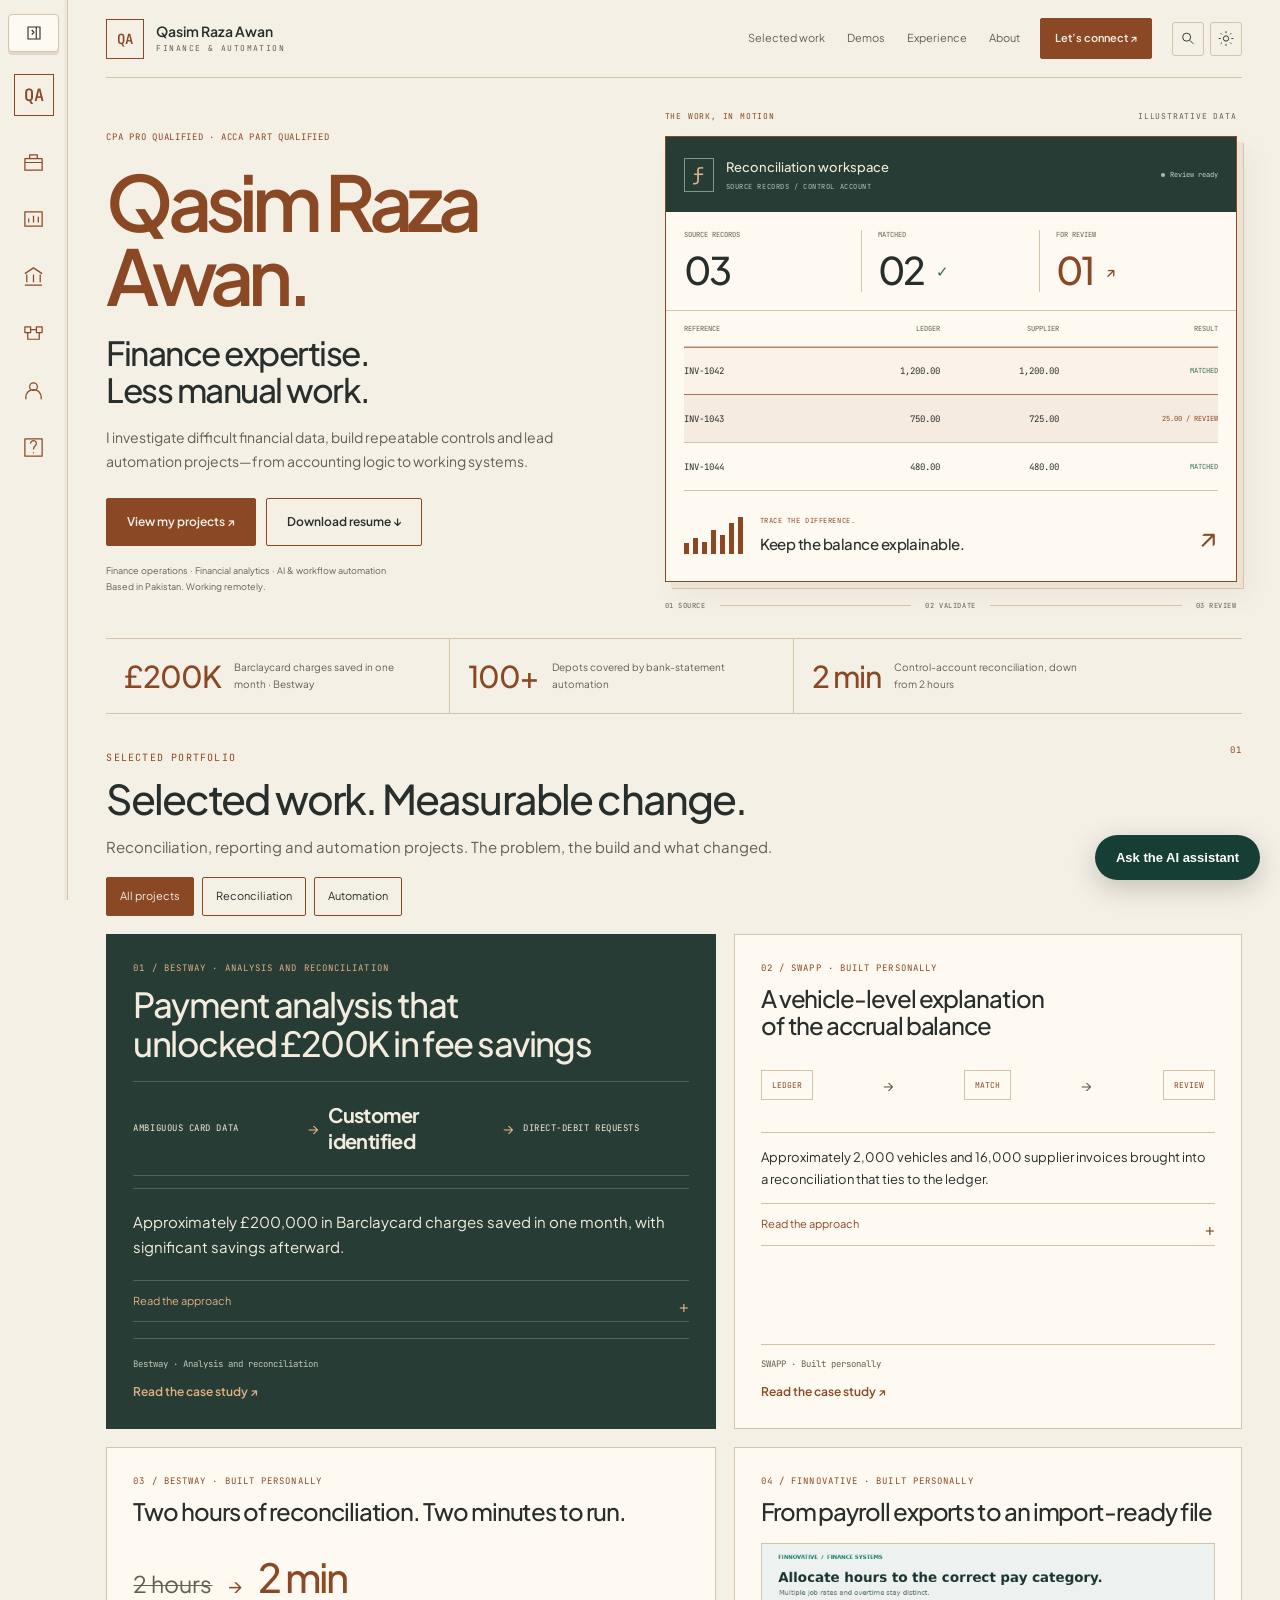
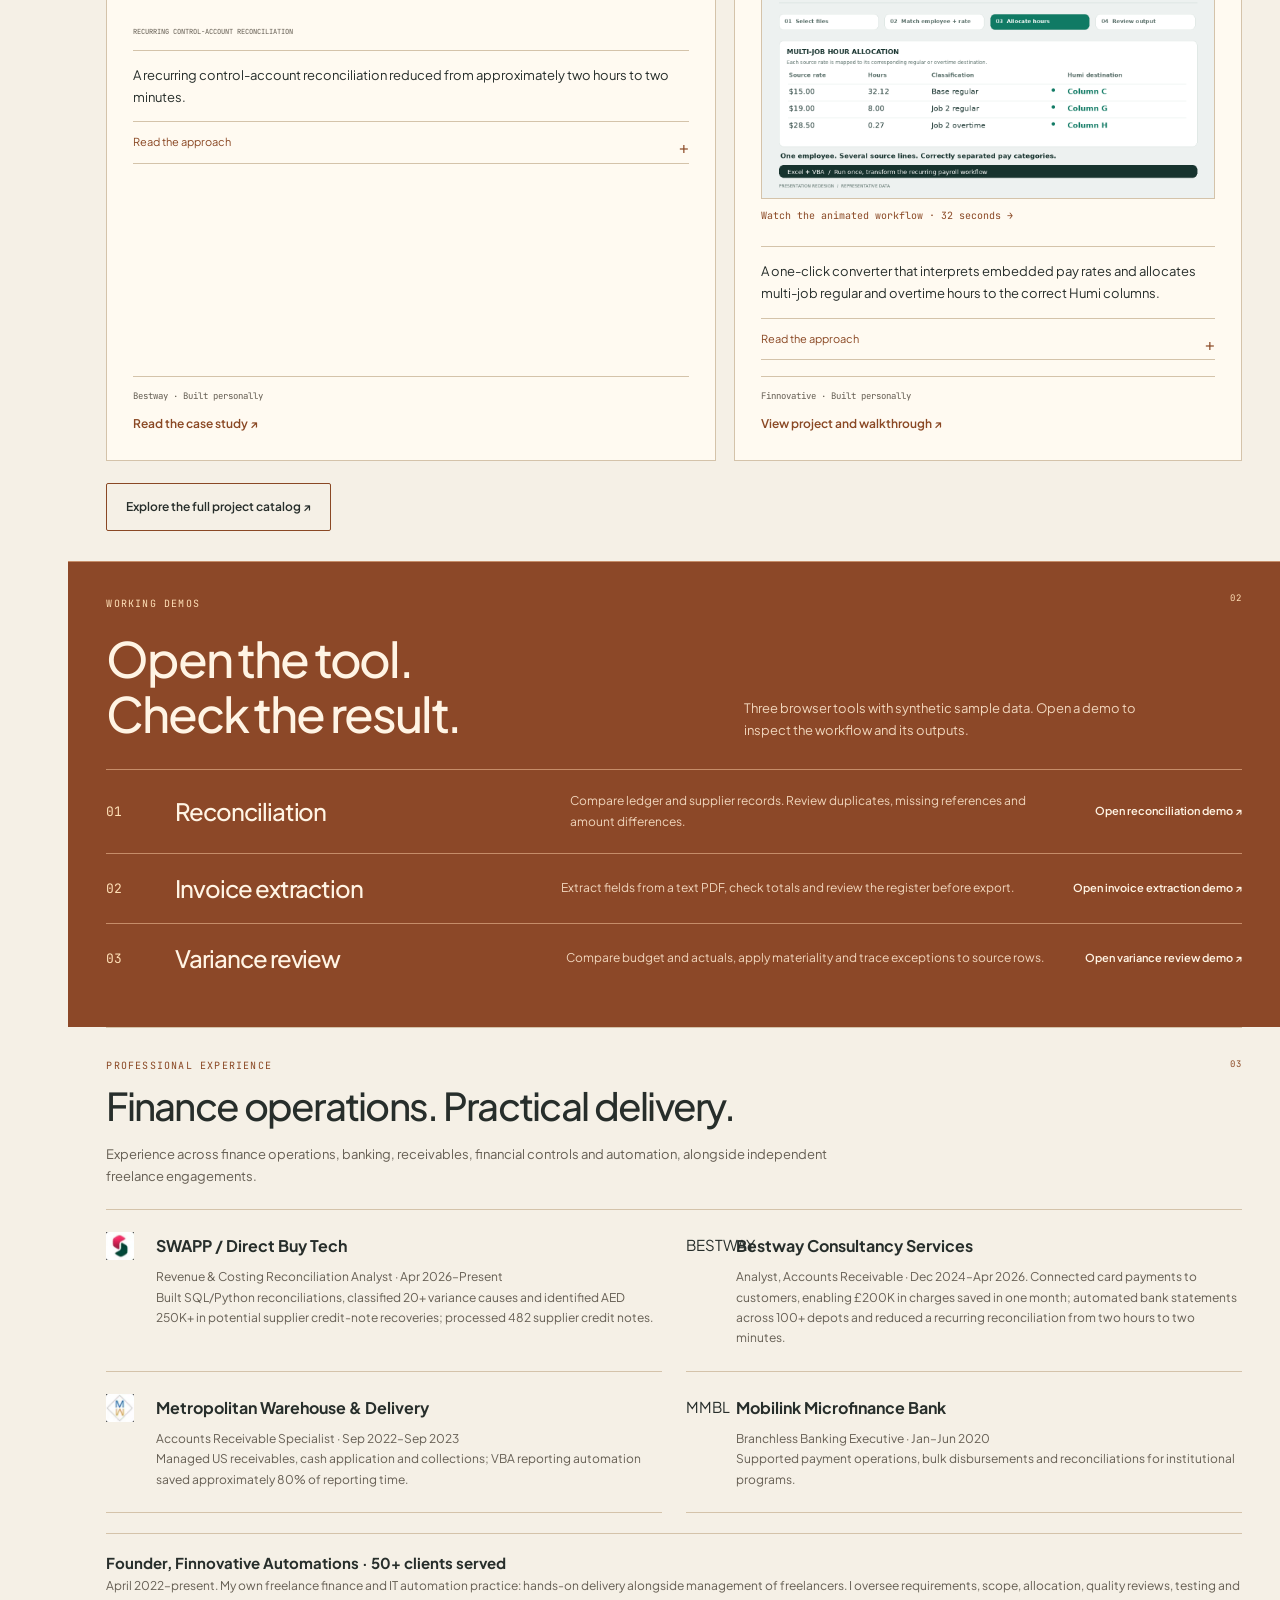
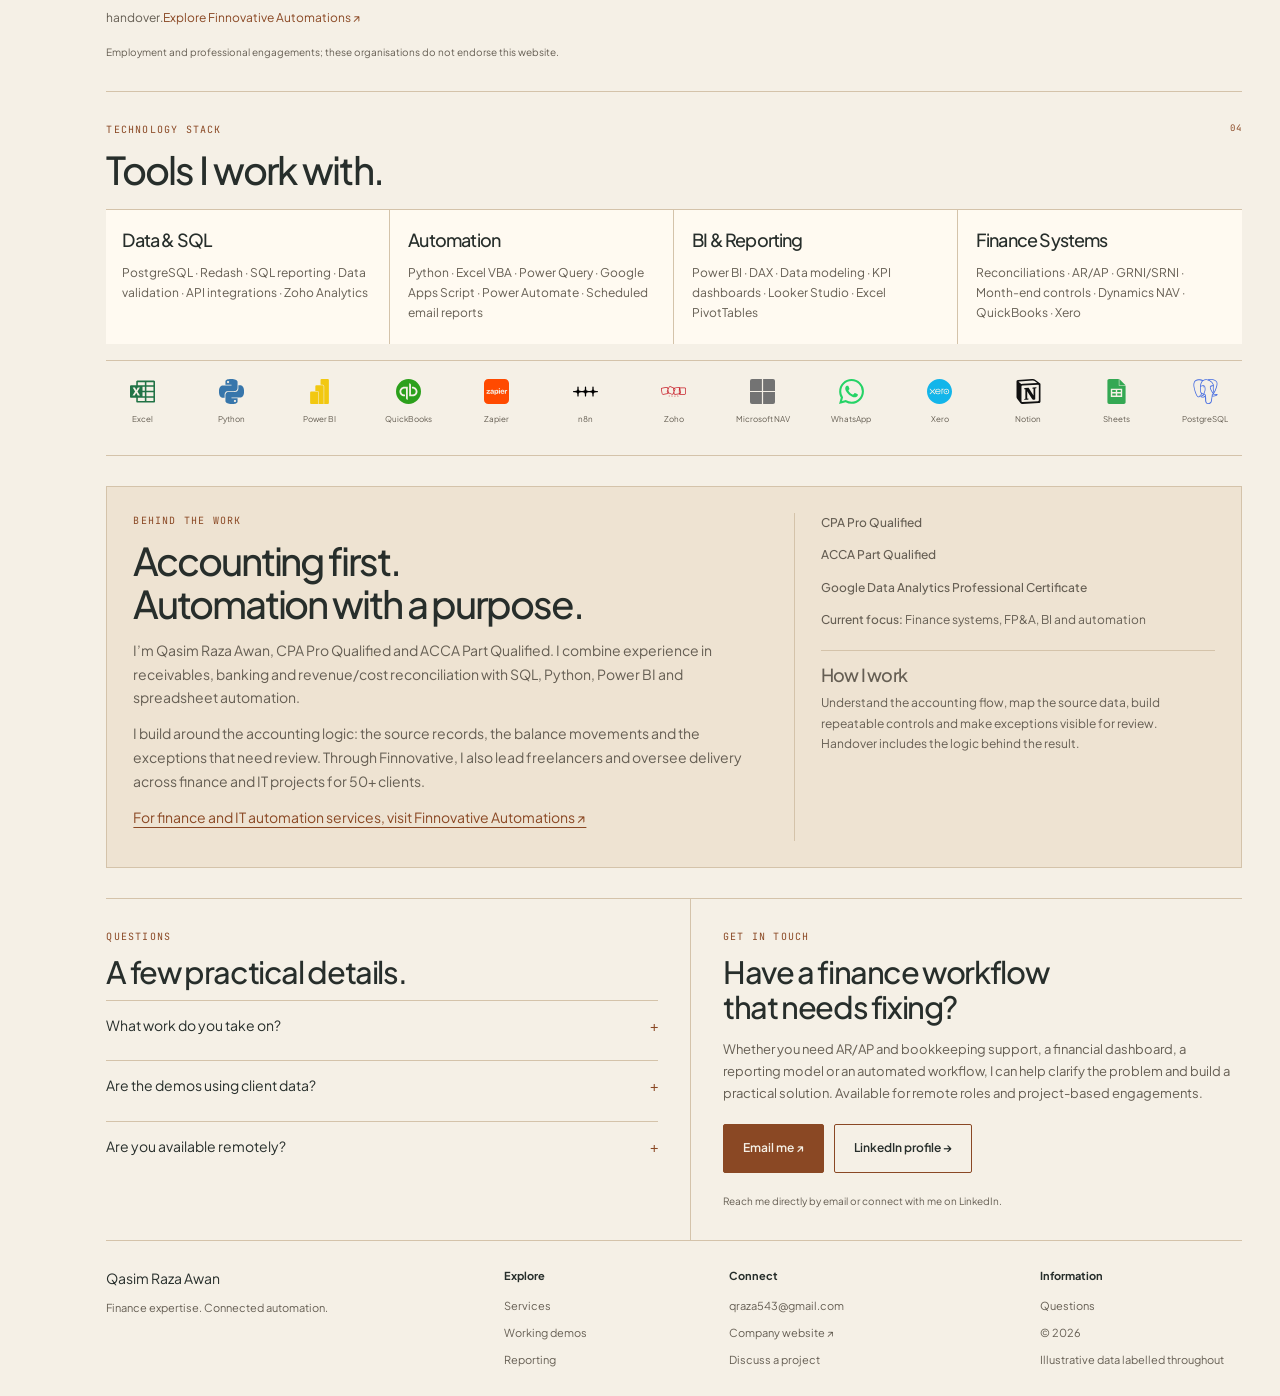
==== commit 7cdd5279: "Redesign project showcases, explain payroll logic in motion and restore portfolio AI assistant" ====
--- a/index.html
+++ b/index.html
@@ -1,8 +1,8 @@
 <!doctype html>
-<html lang="en" data-brand="personal" class="dock-collapsed light-mode"><head><meta charset="utf-8"><meta name="viewport" content="width=device-width,initial-scale=1"><meta name="theme-color" content="#080c14"><title>Qasim Raza Awan | Finance Systems &amp; Automation</title><meta name="description" content="CPA Pro qualified finance and automation professional. Reconciliation, SQL, Python, Power BI and Excel automation."><link rel="preconnect" href="https://fonts.googleapis.com"><link rel="preconnect" href="https://fonts.gstatic.com" crossorigin><link href="https://fonts.googleapis.com/css2?family=Plus+Jakarta+Sans:wght@400;500;600;700&amp;family=JetBrains+Mono:wght@400;500&amp;display=swap" rel="stylesheet"><script>try{const b=document.documentElement.dataset.brand;const t=localStorage.getItem('qaf-theme-'+b)||(b==='personal'?'light':'dark');document.documentElement.classList.toggle('light-mode',t==='light');}catch{document.documentElement.classList.toggle('light-mode',document.documentElement.dataset.brand==='personal');}</script><link rel="stylesheet" href="modern.css?v=20261107-final"><link rel="stylesheet" href="personal-spacing.css?v=20261109-studio"><link rel="stylesheet" href="studio.css?v=20261109"><link rel="stylesheet" href="personal-art.css?v=20261109-ui"><link rel="stylesheet" href="career-update.css?v=20261113"></head><body class="command-site personal-command"><div class="scroll-progress" aria-hidden="true"><i></i></div><a class="skip" href="#main">Skip to content</a><aside class="side-dock"><a class="dock-brand" href="#top" aria-label="Back to top">QA</a><nav aria-label="Section navigation"><a href="#work" title="Projects" aria-label="Projects"><svg viewBox="0 0 24 24" aria-hidden="true"><path d="M3 8h18v12H3zM8 8V4h8v4M3 12h18"></path></svg><span>Projects</span></a><a href="#demonstrations" title="Reports &amp; demos" aria-label="Reports &amp; demos"><svg viewBox="0 0 24 24" aria-hidden="true"><path d="M3 4h18v15H3zM7 15v-4m5 4V8m5 7v-6"></path></svg><span>Reports &amp; demos</span></a><a href="#experience" title="Experience" aria-label="Experience"><svg viewBox="0 0 24 24" aria-hidden="true"><path d="M3 9l9-6 9 6M5 10v8m7-8v8m7-8v8M3 21h18"></path></svg><span>Experience</span></a><a href="#expertise" title="Expertise" aria-label="Expertise"><svg viewBox="0 0 24 24" aria-hidden="true"><path d="M3 5h6v6H3zM15 5h6v6h-6zM9 8h6M6 11v7h12v-7M9 18h6"></path></svg><span>Expertise</span></a><a href="#about" title="About" aria-label="About"><svg viewBox="0 0 24 24" aria-hidden="true"><path d="M12 12a4 4 0 1 0 0-8 4 4 0 0 0 0 8zM4 21v-2a8 8 0 0 1 16 0v2"></path></svg><span>About</span></a><a href="#faq" title="Questions" aria-label="Questions"><svg viewBox="0 0 24 24" aria-hidden="true"><path d="M9 8a3 3 0 1 1 5 2c-2 1-2 2-2 4m0 3v1M3 3h18v18H3z"></path></svg><span>Questions</span></a></nav><a class="dock-contact" href="#contact">Let’s talk ↗</a></aside><div class="site-shell"><header class="topbar"><a class="brand" href="#top"><b class="brand-icon">QA</b><span>Qasim Raza Awan<small>FINANCE &amp; AUTOMATION</small></span></a><button class="nav-toggle" id="menu-toggle" aria-controls="main-navigation" aria-expanded="false" aria-label="Open navigation" type="button">Menu</button><nav id="main-navigation" aria-label="Main navigation"><a href="#work">Selected work</a><a href="#demonstrations">Demos</a><a href="#experience">Experience</a><a href="#about">About</a></nav><a class="button" href="#contact">Let’s connect ↗</a><div class="header-tools"><button type="button" id="search-open" aria-label="Search this website" aria-haspopup="dialog"><svg viewBox="0 0 24 24" aria-hidden="true"><circle cx="10" cy="10" r="6"></circle><path d="m15 15 5 5"></path></svg></button><button type="button" id="theme-toggle" aria-label="Switch to light mode" aria-pressed="false"><svg viewBox="0 0 24 24" aria-hidden="true"><circle cx="12" cy="12" r="4"></circle><path d="M12 1v3m0 16v3M1 12h3m16 0h3M4 4l2 2m12 12 2 2M4 20l2-2M18 6l2-2"></path></svg></button></div></header><main id="main"><section class="command-hero" id="top"><div class="hero-copy"><p class="eyebrow hero-qualification">CPA Pro Qualified · ACCA Part Qualified</p><h1>Qasim Raza<br><em>Awan.</em></h1><h2>Finance expertise.<br>Less manual work.</h2><p>I investigate difficult financial data, build repeatable controls and lead automation projects—from accounting logic to working systems.</p><div class="actions"><a class="button" href="#work">View my projects ↗</a><a class="button secondary" href="downloads/Qasim_Raza_Awan_Resume.pdf" download>Download resume ↓</a></div><p class="hero-note">Finance operations · Financial analytics · AI &amp; workflow automation<br>Based in Pakistan. Working remotely.</p></div><div class="hero-workbench" aria-label="Illustrative finance workspace using synthetic data"><div class="bench-label"><span>THE WORK, IN MOTION</span><span>ILLUSTRATIVE DATA</span></div><div class="bench-frame"><div class="bench-top"><span class="bench-mark">ƒ</span><div><strong>Reconciliation workspace</strong><small>SOURCE RECORDS / CONTROL ACCOUNT</small></div><span class="bench-live"><i></i>Review ready</span></div><div class="bench-summary"><div><small>SOURCE RECORDS</small><strong>03</strong></div><div><small>MATCHED</small><strong>02<span>✓</span></strong></div><div class="bench-exception"><small>FOR REVIEW</small><strong>01<span>↗</span></strong></div></div><div class="bench-table"><div class="bench-row bench-head"><span>REFERENCE</span><span>LEDGER</span><span>SUPPLIER</span><span>RESULT</span></div><div class="bench-row" style="--row:0"><span>INV-1042</span><span>1,200.00</span><span>1,200.00</span><b class="matched">MATCHED</b></div><div class="bench-row exception-row" style="--row:1"><span>INV-1043</span><span>750.00</span><span>725.00</span><b>25.00 / REVIEW</b></div><div class="bench-row" style="--row:2"><span>INV-1044</span><span>480.00</span><span>480.00</span><b class="matched">MATCHED</b></div><div class="bench-scan" aria-hidden="true"></div></div><div class="bench-bottom"><div class="bench-signal" aria-hidden="true"><i></i><i></i><i></i><i></i><i></i><i></i><i></i></div><div><span>TRACE THE DIFFERENCE.</span><strong>Keep the balance explainable.</strong></div><span class="bench-arrow" aria-hidden="true">↗</span></div></div><div class="bench-foot"><span>01 SOURCE</span><i></i><span>02 VALIDATE</span><i></i><span>03 REVIEW</span></div></div><section class="impact-grid" aria-label="Professional impact"><div><strong>£200K</strong><span>Barclaycard charges saved in one month · Bestway</span></div><div><strong>100+</strong><span>Depots covered by bank-statement automation</span></div><div><strong>2 min</strong><span>Control-account reconciliation, down from 2 hours</span></div></section></section><section class="section" id="work" data-index="01"><div class="section-head"><div><div class="eyebrow">Selected portfolio</div><h2>Selected work. Measurable change.</h2><p class="intro">Reconciliation, reporting and automation projects. The problem, the build and what changed.</p></div></div><div aria-label="Filter projects" class="filters" id="filters"><button class="filter active" data-filter="all" aria-pressed="true" type="button">All projects</button><button class="filter" data-filter="recon" aria-pressed="false" type="button">Reconciliation</button><button class="filter" data-filter="automation" aria-pressed="false" type="button">Automation</button></div><div id="projects" class="project-grid career-project-grid"><article class="project featured-project studio-project" data-category="recon finance" data-feature="1"><span class="eyebrow">01 / Bestway · Analysis and reconciliation</span><h3>The connection behind £200K in savings</h3><div class="career-connection"><span>AMBIGUOUS CARD DATA</span><i>→</i><strong>Customer identified</strong><i>→</i><span>DIRECT-DEBIT REQUESTS</span></div><p class="project-result">Approximately £200,000 in Barclaycard charges saved in one month, with significant savings afterward.</p><details class="case-detail"><summary>Read the approach</summary><dl><dt>The problem</dt><dd>Card-payment data did not clearly identify which customers had paid by card.</dd><dt>My contribution</dt><dd>Discovered the connection between ambiguous payments and customer records. The team then requested those customers pay by direct debit.</dd></dl></details><div class="project-bottom"><span>Bestway · Analysis and reconciliation</span><a href="projects/#barclaycard">Read the case study ↗</a></div></article><article class="project featured-project studio-project" data-category="recon automation" data-feature="2"><span class="eyebrow">02 / SWAPP · Built personally</span><h3>An explainable supplier balance</h3><div class="project-model"><span>LEDGER</span><i>→</i><span>MATCH</span><i>→</i><span>REVIEW</span></div><p class="project-result">AED 250K+ identified in potential supplier credit-note recoveries.</p><details class="case-detail"><summary>Read the approach</summary><dl><dt>The problem</dt><dd>Supplier invoices and booking records did not fully explain the ledger balance.</dd><dt>My contribution</dt><dd>Built SQL and Python matching across Redash, Zoho and spreadsheet sources, classifying exceptions across 20+ root causes.</dd></dl></details><div class="project-bottom"><span>SWAPP · Built personally</span><a href="projects/#supplier-reconciliation">Read the case study ↗</a></div></article><article class="project featured-project studio-project" data-category="recon automation" data-feature="3"><span class="eyebrow">03 / Bestway · Built personally</span><h3>Two hours of reconciliation. Two minutes to run.</h3><div class="project-time"><span>2 hours</span><i>→</i><strong>2 min</strong><small>RECURRING CONTROL-ACCOUNT RECONCILIATION</small></div><p class="project-result">A recurring control-account reconciliation reduced from approximately two hours to two minutes.</p><details class="case-detail"><summary>Read the approach</summary><dl><dt>The problem</dt><dd>Repeated manual matching made routine account reviews slow.</dd><dt>My contribution</dt><dd>Built repeatable Excel and Power Query preparation and matching, keeping differences visible for review.</dd></dl></details><div class="project-bottom"><span>Bestway · Built personally</span><a href="projects/#control-reconciliation">Read the case study ↗</a></div></article><article class="project featured-project studio-project" data-category="automation finance" data-feature="4"><span class="eyebrow">04 / Finnovative · Built personally</span><h3>From payroll exports to an import-ready file</h3><div class="project-model"><span>R365</span><i>→</i><span>VALIDATE</span><i>→</i><span>HUMI</span></div><p class="project-result">A reusable payroll processor with employee, overtime and pay-structure checks.</p><details class="case-detail"><summary>Read the approach</summary><dl><dt>The problem</dt><dd>Restaurant365 exports needed to be transformed into Humi payroll import format.</dd><dt>My contribution</dt><dd>Built an Excel/VBA processor to match employees, transform regular and overtime hours, and produce validated import-ready outputs.</dd></dl></details><div class="project-bottom"><span>Finnovative · Built personally</span><a href="projects/#payroll">View project and walkthrough ↗</a></div></article></div><p class="career-catalog-link"><a class="button secondary" href="projects/">Explore the full project catalog ↗</a></p></section><section class="section" id="demonstrations" data-index="02"><div class="section-heading"><p class="eyebrow">WORKING DEMOS</p><h2>Open the tool. Check the result.</h2><p>Three browser tools with synthetic sample data. Open a demo to inspect the workflow and its outputs.</p></div><div class="demo-link-grid"><article class="direct-demo" data-demo-number="01"><span>01 / CONTROL ACCOUNTS</span><h3>Reconciliation</h3><p>Compare ledger and supplier records. Review duplicates, missing references and amount differences.</p><a href="products/?app=reconciliation">Open reconciliation demo ↗</a></article><article class="direct-demo" data-demo-number="02"><span>02 / DOCUMENT PROCESSING</span><h3>Invoice extraction</h3><p>Extract fields from a text PDF, check totals and review the register before export.</p><a href="products/?app=invoice">Open invoice extraction demo ↗</a></article><article class="direct-demo" data-demo-number="03"><span>03 / MANAGEMENT REPORTING</span><h3>Variance review</h3><p>Compare budget and actuals, apply materiality and trace exceptions to source rows.</p><a href="products/?app=variance">Open variance review demo ↗</a></article></div></section><section class="section" id="experience" data-index="03"><div class="eyebrow">PROFESSIONAL EXPERIENCE</div><h2>Finance operations. Practical delivery.</h2><p style="color:var(--muted);max-width:760px">Experience across finance operations, banking, receivables, financial controls and automation, alongside independent freelance engagements.</p><div class="company-grid">
+<html lang="en" data-brand="personal" class="dock-collapsed light-mode"><head><meta charset="utf-8"><meta name="viewport" content="width=device-width,initial-scale=1"><meta name="theme-color" content="#080c14"><title>Qasim Raza Awan | Finance Systems &amp; Automation</title><meta name="description" content="CPA Pro qualified finance and automation professional. Reconciliation, SQL, Python, Power BI and Excel automation."><link rel="preconnect" href="https://fonts.googleapis.com"><link rel="preconnect" href="https://fonts.gstatic.com" crossorigin><link href="https://fonts.googleapis.com/css2?family=Plus+Jakarta+Sans:wght@400;500;600;700&amp;family=JetBrains+Mono:wght@400;500&amp;display=swap" rel="stylesheet"><script>try{const b=document.documentElement.dataset.brand;const t=localStorage.getItem('qaf-theme-'+b)||(b==='personal'?'light':'dark');document.documentElement.classList.toggle('light-mode',t==='light');}catch{document.documentElement.classList.toggle('light-mode',document.documentElement.dataset.brand==='personal');}</script><link rel="stylesheet" href="modern.css?v=20261107-final"><link rel="stylesheet" href="personal-spacing.css?v=20261109-studio"><link rel="stylesheet" href="studio.css?v=20261109"><link rel="stylesheet" href="personal-art.css?v=20261109-ui"><link rel="stylesheet" href="career-update.css?v=20261113"><link rel="stylesheet" href="editorial.css?v=20261113"></head><body class="command-site personal-command"><div class="scroll-progress" aria-hidden="true"><i></i></div><a class="skip" href="#main">Skip to content</a><aside class="side-dock"><a class="dock-brand" href="#top" aria-label="Back to top">QA</a><nav aria-label="Section navigation"><a href="#work" title="Projects" aria-label="Projects"><svg viewBox="0 0 24 24" aria-hidden="true"><path d="M3 8h18v12H3zM8 8V4h8v4M3 12h18"></path></svg><span>Projects</span></a><a href="#demonstrations" title="Reports &amp; demos" aria-label="Reports &amp; demos"><svg viewBox="0 0 24 24" aria-hidden="true"><path d="M3 4h18v15H3zM7 15v-4m5 4V8m5 7v-6"></path></svg><span>Reports &amp; demos</span></a><a href="#experience" title="Experience" aria-label="Experience"><svg viewBox="0 0 24 24" aria-hidden="true"><path d="M3 9l9-6 9 6M5 10v8m7-8v8m7-8v8M3 21h18"></path></svg><span>Experience</span></a><a href="#expertise" title="Expertise" aria-label="Expertise"><svg viewBox="0 0 24 24" aria-hidden="true"><path d="M3 5h6v6H3zM15 5h6v6h-6zM9 8h6M6 11v7h12v-7M9 18h6"></path></svg><span>Expertise</span></a><a href="#about" title="About" aria-label="About"><svg viewBox="0 0 24 24" aria-hidden="true"><path d="M12 12a4 4 0 1 0 0-8 4 4 0 0 0 0 8zM4 21v-2a8 8 0 0 1 16 0v2"></path></svg><span>About</span></a><a href="#faq" title="Questions" aria-label="Questions"><svg viewBox="0 0 24 24" aria-hidden="true"><path d="M9 8a3 3 0 1 1 5 2c-2 1-2 2-2 4m0 3v1M3 3h18v18H3z"></path></svg><span>Questions</span></a></nav><a class="dock-contact" href="#contact">Let’s talk ↗</a></aside><div class="site-shell"><header class="topbar"><a class="brand" href="#top"><b class="brand-icon">QA</b><span>Qasim Raza Awan<small>FINANCE &amp; AUTOMATION</small></span></a><button class="nav-toggle" id="menu-toggle" aria-controls="main-navigation" aria-expanded="false" aria-label="Open navigation" type="button">Menu</button><nav id="main-navigation" aria-label="Main navigation"><a href="#work">Selected work</a><a href="#demonstrations">Demos</a><a href="#experience">Experience</a><a href="#about">About</a></nav><a class="button" href="#contact">Let’s connect ↗</a><div class="header-tools"><button type="button" id="search-open" aria-label="Search this website" aria-haspopup="dialog"><svg viewBox="0 0 24 24" aria-hidden="true"><circle cx="10" cy="10" r="6"></circle><path d="m15 15 5 5"></path></svg></button><button type="button" id="theme-toggle" aria-label="Switch to light mode" aria-pressed="false"><svg viewBox="0 0 24 24" aria-hidden="true"><circle cx="12" cy="12" r="4"></circle><path d="M12 1v3m0 16v3M1 12h3m16 0h3M4 4l2 2m12 12 2 2M4 20l2-2M18 6l2-2"></path></svg></button></div></header><main id="main"><section class="command-hero" id="top"><div class="hero-copy"><p class="eyebrow hero-qualification">CPA Pro Qualified · ACCA Part Qualified</p><h1>Qasim Raza<br><em>Awan.</em></h1><h2>Finance expertise.<br>Less manual work.</h2><p>I investigate difficult financial data, build repeatable controls and lead automation projects—from accounting logic to working systems.</p><div class="actions"><a class="button" href="#work">View my projects ↗</a><a class="button secondary" href="downloads/Qasim_Raza_Awan_Resume.pdf" download>Download resume ↓</a></div><p class="hero-note">Finance operations · Financial analytics · AI &amp; workflow automation<br>Based in Pakistan. Working remotely.</p></div><div class="hero-workbench" aria-label="Illustrative finance workspace using synthetic data"><div class="bench-label"><span>THE WORK, IN MOTION</span><span>ILLUSTRATIVE DATA</span></div><div class="bench-frame"><div class="bench-top"><span class="bench-mark">ƒ</span><div><strong>Reconciliation workspace</strong><small>SOURCE RECORDS / CONTROL ACCOUNT</small></div><span class="bench-live"><i></i>Review ready</span></div><div class="bench-summary"><div><small>SOURCE RECORDS</small><strong>03</strong></div><div><small>MATCHED</small><strong>02<span>✓</span></strong></div><div class="bench-exception"><small>FOR REVIEW</small><strong>01<span>↗</span></strong></div></div><div class="bench-table"><div class="bench-row bench-head"><span>REFERENCE</span><span>LEDGER</span><span>SUPPLIER</span><span>RESULT</span></div><div class="bench-row" style="--row:0"><span>INV-1042</span><span>1,200.00</span><span>1,200.00</span><b class="matched">MATCHED</b></div><div class="bench-row exception-row" style="--row:1"><span>INV-1043</span><span>750.00</span><span>725.00</span><b>25.00 / REVIEW</b></div><div class="bench-row" style="--row:2"><span>INV-1044</span><span>480.00</span><span>480.00</span><b class="matched">MATCHED</b></div><div class="bench-scan" aria-hidden="true"></div></div><div class="bench-bottom"><div class="bench-signal" aria-hidden="true"><i></i><i></i><i></i><i></i><i></i><i></i><i></i></div><div><span>TRACE THE DIFFERENCE.</span><strong>Keep the balance explainable.</strong></div><span class="bench-arrow" aria-hidden="true">↗</span></div></div><div class="bench-foot"><span>01 SOURCE</span><i></i><span>02 VALIDATE</span><i></i><span>03 REVIEW</span></div></div><section class="impact-grid" aria-label="Professional impact"><div><strong>£200K</strong><span>Barclaycard charges saved in one month · Bestway</span></div><div><strong>100+</strong><span>Depots covered by bank-statement automation</span></div><div><strong>2 min</strong><span>Control-account reconciliation, down from 2 hours</span></div></section></section><section class="section" id="work" data-index="01"><div class="section-head"><div><div class="eyebrow">Selected portfolio</div><h2>Selected work. Measurable change.</h2><p class="intro">Reconciliation, reporting and automation projects. The problem, the build and what changed.</p></div></div><div aria-label="Filter projects" class="filters" id="filters"><button class="filter active" data-filter="all" aria-pressed="true" type="button">All projects</button><button class="filter" data-filter="recon" aria-pressed="false" type="button">Reconciliation</button><button class="filter" data-filter="automation" aria-pressed="false" type="button">Automation</button></div><div id="projects" class="project-grid career-project-grid"><article class="project featured-project studio-project" data-category="recon finance" data-feature="1"><span class="eyebrow">01 / Bestway · Analysis and reconciliation</span><h3>Payment analysis that unlocked £200K in fee savings</h3><div class="career-connection"><span>AMBIGUOUS CARD DATA</span><i>→</i><strong>Customer identified</strong><i>→</i><span>DIRECT-DEBIT REQUESTS</span></div><p class="project-result">Approximately £200,000 in Barclaycard charges saved in one month, with significant savings afterward.</p><details class="case-detail"><summary>Read the approach</summary><dl><dt>The problem</dt><dd>Ambiguous settlements prevented credit control from identifying the customers generating card-processing charges.</dd><dt>My contribution</dt><dd>Resolved the payment-attribution gap, giving the team a customer-level basis for direct-debit outreach and lower collection costs.</dd></dl></details><div class="project-bottom"><span>Bestway · Analysis and reconciliation</span><a href="projects/#barclaycard">Read the case study ↗</a></div></article><article class="project featured-project studio-project" data-category="recon automation" data-feature="2"><span class="eyebrow">02 / SWAPP · Built personally</span><h3>A vehicle-level explanation of the accrual balance</h3><div class="project-model"><span>LEDGER</span><i>→</i><span>MATCH</span><i>→</i><span>REVIEW</span></div><p class="project-result">Approximately 2,000 vehicles and 16,000 supplier invoices brought into a reconciliation that ties to the ledger.</p><details class="case-detail"><summary>Read the approach</summary><dl><dt>The problem</dt><dd>Supplier invoices and booking records did not fully explain the ledger balance.</dd><dt>My contribution</dt><dd>Matched ledger entries, monthly vehicle costs and supplier PDFs; assigned differences to timing, credit-note requests, write-offs, corrections or review.</dd></dl></details><div class="project-bottom"><span>SWAPP · Built personally</span><a href="projects/#supplier-reconciliation">Read the case study ↗</a></div></article><article class="project featured-project studio-project" data-category="recon automation" data-feature="3"><span class="eyebrow">03 / Bestway · Built personally</span><h3>Two hours of reconciliation. Two minutes to run.</h3><div class="project-time"><span>2 hours</span><i>→</i><strong>2 min</strong><small>RECURRING CONTROL-ACCOUNT RECONCILIATION</small></div><p class="project-result">A recurring control-account reconciliation reduced from approximately two hours to two minutes.</p><details class="case-detail"><summary>Read the approach</summary><dl><dt>The problem</dt><dd>Repeated manual matching made routine account reviews slow.</dd><dt>My contribution</dt><dd>Built repeatable Excel and Power Query preparation and matching, keeping differences visible for review.</dd></dl></details><div class="project-bottom"><span>Bestway · Built personally</span><a href="projects/#control-reconciliation">Read the case study ↗</a></div></article><article class="project featured-project studio-project" data-category="automation finance" data-feature="4"><span class="eyebrow">04 / Finnovative · Built personally</span><h3>From payroll exports to an import-ready file</h3><a href="projects/#payroll" class="payroll-feature-visual"><img src="project-media/editorial/payroll.png" alt="Multi-job payroll allocation: employee and rate matching into Humi pay categories" width="1280" height="720" loading="lazy"><span>Watch the animated workflow · 32 seconds →</span></a><p class="project-result">A one-click converter that interprets embedded pay rates and allocates multi-job regular and overtime hours to the correct Humi columns.</p><details class="case-detail"><summary>Read the approach</summary><dl><dt>The problem</dt><dd>Restaurant365 exports needed to be transformed into Humi payroll import format.</dd><dt>My contribution</dt><dd>Built an Excel/VBA processor to match employees, transform regular and overtime hours, and produce validated import-ready outputs.</dd></dl></details><div class="project-bottom"><span>Finnovative · Built personally</span><a href="projects/#payroll">View project and walkthrough ↗</a></div></article></div><p class="career-catalog-link"><a class="button secondary" href="projects/">Explore the full project catalog ↗</a></p></section><section class="section" id="demonstrations" data-index="02"><div class="section-heading"><p class="eyebrow">WORKING DEMOS</p><h2>Open the tool. Check the result.</h2><p>Three browser tools with synthetic sample data. Open a demo to inspect the workflow and its outputs.</p></div><div class="demo-link-grid"><article class="direct-demo" data-demo-number="01"><span>01 / CONTROL ACCOUNTS</span><h3>Reconciliation</h3><p>Compare ledger and supplier records. Review duplicates, missing references and amount differences.</p><a href="products/?app=reconciliation">Open reconciliation demo ↗</a></article><article class="direct-demo" data-demo-number="02"><span>02 / DOCUMENT PROCESSING</span><h3>Invoice extraction</h3><p>Extract fields from a text PDF, check totals and review the register before export.</p><a href="products/?app=invoice">Open invoice extraction demo ↗</a></article><article class="direct-demo" data-demo-number="03"><span>03 / MANAGEMENT REPORTING</span><h3>Variance review</h3><p>Compare budget and actuals, apply materiality and trace exceptions to source rows.</p><a href="products/?app=variance">Open variance review demo ↗</a></article></div></section><section class="section" id="experience" data-index="03"><div class="eyebrow">PROFESSIONAL EXPERIENCE</div><h2>Finance operations. Practical delivery.</h2><p style="color:var(--muted);max-width:760px">Experience across finance operations, banking, receivables, financial controls and automation, alongside independent freelance engagements.</p><div class="company-grid">
 <div class="company-tile"><div class="company-mark"><img src="[data-uri]" width="96" height="48" alt="SWAPP company logo" loading="lazy" referrerpolicy="no-referrer" onerror="this.style.display='none';this.parentElement.append(document.createTextNode('SWAPP'))"></div><strong>SWAPP / Direct Buy Tech</strong><span>Revenue &amp; Costing Reconciliation Analyst · Apr 2026–Present<br>Built SQL/Python reconciliations, classified 20+ variance causes and identified AED 250K+ in potential supplier credit-note recoveries; processed 482 supplier credit notes.</span></div>
 <div class="company-tile"><div class="company-mark"><img src="https://www.google.com/s2/favicons?domain=bestwayconsultancy.com.pk&amp;sz=128" width="96" height="48" alt="BESTWAY company logo" loading="lazy" referrerpolicy="no-referrer" onerror="this.style.display='none';this.parentElement.append(document.createTextNode('BESTWAY'))"></div><strong>Bestway Consultancy Services</strong><span>Analyst, Accounts Receivable · Dec 2024–Apr 2026. Connected card payments to customers, enabling £200K in charges saved in one month; automated bank statements across 100+ depots and reduced a recurring reconciliation from two hours to two minutes.</span></div>
 <div class="company-tile"><div class="company-mark"><img src="[data-uri]" width="96" height="48" alt="MWD company logo" loading="lazy" referrerpolicy="no-referrer" onerror="this.style.display='none';this.parentElement.append(document.createTextNode('MWD'))"></div><strong>Metropolitan Warehouse &amp; Delivery</strong><span>Accounts Receivable Specialist · Sep 2022–Sep 2023<br>Managed US receivables, cash application and collections; VBA reporting automation saved approximately 80% of reporting time.</span></div>
 
 <div class="company-tile"><div class="company-mark"><img src="https://media.licdn.com/dms/image/v2/C4E0BAQHSGRjR9Aw03Q/company-logo_400_400/company-logo_400_400/0/1631316393559?e=2147483647&amp;t=ChtDQr979hwXGZw9QmD9qhri5VN_gNdvMyB7D-mBOeY&amp;v=beta" width="96" height="48" alt="MMBL company logo" loading="lazy" referrerpolicy="no-referrer" onerror="this.style.display='none';this.parentElement.append(document.createTextNode('MMBL'))"></div><strong>Mobilink Microfinance Bank</strong><span>Branchless Banking Executive · Jan–Jun 2020<br>Supported payment operations, bulk disbursements and reconciliations for institutional programs.</span></div>
-</div><div class="freelance-proof"><strong>Founder, Finnovative Automations · 50+ clients served</strong><span>April 2022–present. My own freelance finance and IT automation practice: hands-on delivery alongside management of freelancers. I oversee requirements, scope, allocation, quality reviews, testing and handover.</span><a href="finnovative/">Explore Finnovative Automations ↗</a></div><p class="experience-note">Employment and professional engagements; these organisations do not endorse this website.</p></section><section class="section" id="expertise" data-index="04"><div class="eyebrow">Technology stack</div><h2>Tools I work with.</h2><div class="skills"><div class="skill"><h3>Data &amp; SQL</h3><p>PostgreSQL · Redash · SQL reporting · Data validation · API integrations · Zoho Analytics</p></div><div class="skill"><h3>Automation</h3><p>Python · Excel VBA · Power Query · Google Apps Script · Power Automate · Scheduled email reports</p></div><div class="skill"><h3>BI &amp; Reporting</h3><p>Power BI · DAX · Data modeling · KPI dashboards · Looker Studio · Excel PivotTables</p></div><div class="skill"><h3>Finance Systems</h3><p>Reconciliations · AR/AP · GRNI/SRNI · Month-end controls · Dynamics NAV · QuickBooks · Xero</p></div></div><div class="software-deck" aria-label="Software and integration examples"><span><img src="brand-assets/excel.svg" alt="" width="28" height="28" loading="lazy"><b>Excel</b></span><span><img src="brand-assets/python.svg" alt="" width="28" height="28" loading="lazy"><b>Python</b></span><span><img src="brand-assets/powerbi.svg" alt="" width="28" height="28" loading="lazy"><b>Power BI</b></span><span><img src="brand-assets/quickbooks.svg" alt="" width="28" height="28" loading="lazy"><b>QuickBooks</b></span><span><img src="brand-assets/zapier.svg" alt="" width="28" height="28" loading="lazy"><b>Zapier</b></span><span><img src="brand-assets/n8n.svg" alt="" width="28" height="28" loading="lazy"><b>n8n</b></span><span><img src="brand-assets/zoho.svg" alt="" width="28" height="28" loading="lazy"><b>Zoho</b></span><span><img src="brand-assets/dynamics-nav.svg" alt="" width="28" height="28" loading="lazy"><b>Microsoft NAV</b></span><span><img src="brand-assets/whatsapp.svg" alt="" width="28" height="28" loading="lazy"><b>WhatsApp</b></span><span><img src="brand-assets/xero.svg" alt="" width="28" height="28" loading="lazy"><b>Xero</b></span><span><img src="brand-assets/notion.svg" alt="" width="28" height="28" loading="lazy"><b>Notion</b></span><span><img src="brand-assets/sheets.svg" alt="" width="28" height="28" loading="lazy"><b>Sheets</b></span><span><img src="brand-assets/postgresql.svg" alt="" width="28" height="28" loading="lazy"><b>PostgreSQL</b></span></div></section><section class="section" id="about" data-index="05"><div class="about"><div><div class="eyebrow">Behind the work</div><h2>Accounting first. Automation with a purpose.</h2><p class="company-intro">I’m Qasim Raza Awan, CPA Pro Qualified and ACCA Part Qualified. I combine experience in receivables, banking and revenue/cost reconciliation with SQL, Python, Power BI and spreadsheet automation.</p><p>I build around the accounting logic: the source records, the balance movements and the exceptions that need review. Through Finnovative, I also lead freelancers and oversee delivery across finance and IT projects for 50+ clients.</p><p><a href="finnovative/">For finance and IT automation services, visit Finnovative Automations ↗</a></p></div><div class="credentials"><div><strong>CPA Pro Qualified</strong></div><div><strong>ACCA Part Qualified</strong></div><div><strong>Google Data Analytics Professional Certificate</strong></div><div><strong>Current focus:</strong> Finance systems, FP&amp;A, BI and automation</div><div class="about-process"><h3>How I work</h3><p>Understand the accounting flow, map the source data, build repeatable controls and make exceptions visible for review. Handover includes the logic behind the result.</p></div></div></div></section><div class="personal-closing"><section class="section faq-section" id="faq"><p class="eyebrow">QUESTIONS</p><h2>A few practical details.</h2><details><summary>What work do you take on?</summary><p>Finance systems, reconciliation, reporting, dashboards, spreadsheet tools and connected automation. Visit Finnovative Automations for customer support, voice and WhatsApp agent builds.</p></details><details><summary>Are the demos using client data?</summary><p>No. The linked tools use synthetic sample data. Client records, credentials and confidential business information are not published.</p></details><details><summary>Are you available remotely?</summary><p>Based in Pakistan and available for remote roles and project engagements. Contact me to discuss scope and timing.</p></details></section><section class="contact" id="contact"><div class="eyebrow">Get in touch</div><h2>Have a finance workflow that needs fixing?</h2><p>Whether you need AR/AP and bookkeeping support, a financial dashboard, a reporting model or an automated workflow, I can help clarify the problem and build a practical solution. Available for remote roles and project-based engagements.</p><div class="actions"><a class="btn primary" href="mailto:qraza543@gmail.com?subject=Portfolio%20inquiry" id="emailLink">Email me ↗</a><a class="btn secondary" href="https://www.linkedin.com/in/qasim-raza-awan/" id="linkedInLink" target="_blank" rel="noopener noreferrer">LinkedIn profile →</a></div><div class="hero-note">Reach me directly by email or connect with me on LinkedIn.</div></section></div></main><footer class="command-footer"><div><a class="footer-brand" href="#top">Qasim Raza Awan</a><p>Finance expertise. Connected automation.</p></div><div><strong>Explore</strong><a href="#expertise">Services</a><a href="#demonstrations">Working demos</a><a href="#demonstrations">Reporting</a></div><div><strong>Connect</strong><a href="mailto:qraza543@gmail.com">qraza543@gmail.com</a><a href="finnovative/">Company website ↗</a><a href="#contact">Discuss a project</a></div><div><strong>Information</strong><a href="#faq">Questions</a><span>© <span id="year">2026</span></span><span>Illustrative data labelled throughout</span></div></footer></div><dialog id="site-search" aria-labelledby="search-title"><div class="search-head"><h2 id="search-title">Find a service or project</h2><button type="button" id="search-close" aria-label="Close search">×</button></div><label for="search-query">Search this page</label><input id="search-query" type="search" autocomplete="off" placeholder="Try reconciliation, voice or Power BI"><div id="search-results" aria-live="polite"></div><p>Ctrl / ⌘ K to search · Esc to close</p></dialog><a class="floating-contact" href="#contact" aria-label="Discuss a project" hidden="">Let’s talk <span>↗</span></a><button class="back-top" type="button" aria-label="Back to top" hidden>↑</button><script defer src="command-center.js?v=20261107-final"></script><script defer src="personal-art.js?v=20261109-ui"></script></body></html>+</div><div class="freelance-proof"><strong>Founder, Finnovative Automations · 50+ clients served</strong><span>April 2022–present. My own freelance finance and IT automation practice: hands-on delivery alongside management of freelancers. I oversee requirements, scope, allocation, quality reviews, testing and handover.</span><a href="finnovative/">Explore Finnovative Automations ↗</a></div><p class="experience-note">Employment and professional engagements; these organisations do not endorse this website.</p></section><section class="section" id="expertise" data-index="04"><div class="eyebrow">Technology stack</div><h2>Tools I work with.</h2><div class="skills"><div class="skill"><h3>Data &amp; SQL</h3><p>PostgreSQL · Redash · SQL reporting · Data validation · API integrations · Zoho Analytics</p></div><div class="skill"><h3>Automation</h3><p>Python · Excel VBA · Power Query · Google Apps Script · Power Automate · Scheduled email reports</p></div><div class="skill"><h3>BI &amp; Reporting</h3><p>Power BI · DAX · Data modeling · KPI dashboards · Looker Studio · Excel PivotTables</p></div><div class="skill"><h3>Finance Systems</h3><p>Reconciliations · AR/AP · GRNI/SRNI · Month-end controls · Dynamics NAV · QuickBooks · Xero</p></div></div><div class="software-deck" aria-label="Software and integration examples"><span><img src="brand-assets/excel.svg" alt="" width="28" height="28" loading="lazy"><b>Excel</b></span><span><img src="brand-assets/python.svg" alt="" width="28" height="28" loading="lazy"><b>Python</b></span><span><img src="brand-assets/powerbi.svg" alt="" width="28" height="28" loading="lazy"><b>Power BI</b></span><span><img src="brand-assets/quickbooks.svg" alt="" width="28" height="28" loading="lazy"><b>QuickBooks</b></span><span><img src="brand-assets/zapier.svg" alt="" width="28" height="28" loading="lazy"><b>Zapier</b></span><span><img src="brand-assets/n8n.svg" alt="" width="28" height="28" loading="lazy"><b>n8n</b></span><span><img src="brand-assets/zoho.svg" alt="" width="28" height="28" loading="lazy"><b>Zoho</b></span><span><img src="brand-assets/dynamics-nav.svg" alt="" width="28" height="28" loading="lazy"><b>Microsoft NAV</b></span><span><img src="brand-assets/whatsapp.svg" alt="" width="28" height="28" loading="lazy"><b>WhatsApp</b></span><span><img src="brand-assets/xero.svg" alt="" width="28" height="28" loading="lazy"><b>Xero</b></span><span><img src="brand-assets/notion.svg" alt="" width="28" height="28" loading="lazy"><b>Notion</b></span><span><img src="brand-assets/sheets.svg" alt="" width="28" height="28" loading="lazy"><b>Sheets</b></span><span><img src="brand-assets/postgresql.svg" alt="" width="28" height="28" loading="lazy"><b>PostgreSQL</b></span></div></section><section class="section" id="about" data-index="05"><div class="about"><div><div class="eyebrow">Behind the work</div><h2>Accounting first. Automation with a purpose.</h2><p class="company-intro">I’m Qasim Raza Awan, CPA Pro Qualified and ACCA Part Qualified. I combine experience in receivables, banking and revenue/cost reconciliation with SQL, Python, Power BI and spreadsheet automation.</p><p>I build around the accounting logic: the source records, the balance movements and the exceptions that need review. Through Finnovative, I also lead freelancers and oversee delivery across finance and IT projects for 50+ clients.</p><p><a href="finnovative/">For finance and IT automation services, visit Finnovative Automations ↗</a></p></div><div class="credentials"><div><strong>CPA Pro Qualified</strong></div><div><strong>ACCA Part Qualified</strong></div><div><strong>Google Data Analytics Professional Certificate</strong></div><div><strong>Current focus:</strong> Finance systems, FP&amp;A, BI and automation</div><div class="about-process"><h3>How I work</h3><p>Understand the accounting flow, map the source data, build repeatable controls and make exceptions visible for review. Handover includes the logic behind the result.</p></div></div></div></section><div class="personal-closing"><section class="section faq-section" id="faq"><p class="eyebrow">QUESTIONS</p><h2>A few practical details.</h2><details><summary>What work do you take on?</summary><p>Finance systems, reconciliation, reporting, dashboards, spreadsheet tools and connected automation. Visit Finnovative Automations for customer support, voice and WhatsApp agent builds.</p></details><details><summary>Are the demos using client data?</summary><p>No. The linked tools use synthetic sample data. Client records, credentials and confidential business information are not published.</p></details><details><summary>Are you available remotely?</summary><p>Based in Pakistan and available for remote roles and project engagements. Contact me to discuss scope and timing.</p></details></section><section class="contact" id="contact"><div class="eyebrow">Get in touch</div><h2>Have a finance workflow that needs fixing?</h2><p>Whether you need AR/AP and bookkeeping support, a financial dashboard, a reporting model or an automated workflow, I can help clarify the problem and build a practical solution. Available for remote roles and project-based engagements.</p><div class="actions"><a class="btn primary" href="mailto:qraza543@gmail.com?subject=Portfolio%20inquiry" id="emailLink">Email me ↗</a><a class="btn secondary" href="https://www.linkedin.com/in/qasim-raza-awan/" id="linkedInLink" target="_blank" rel="noopener noreferrer">LinkedIn profile →</a></div><div class="hero-note">Reach me directly by email or connect with me on LinkedIn.</div></section></div></main><footer class="command-footer"><div><a class="footer-brand" href="#top">Qasim Raza Awan</a><p>Finance expertise. Connected automation.</p></div><div><strong>Explore</strong><a href="#expertise">Services</a><a href="#demonstrations">Working demos</a><a href="#demonstrations">Reporting</a></div><div><strong>Connect</strong><a href="mailto:qraza543@gmail.com">qraza543@gmail.com</a><a href="finnovative/">Company website ↗</a><a href="#contact">Discuss a project</a></div><div><strong>Information</strong><a href="#faq">Questions</a><span>© <span id="year">2026</span></span><span>Illustrative data labelled throughout</span></div></footer></div><dialog id="site-search" aria-labelledby="search-title"><div class="search-head"><h2 id="search-title">Find a service or project</h2><button type="button" id="search-close" aria-label="Close search">×</button></div><label for="search-query">Search this page</label><input id="search-query" type="search" autocomplete="off" placeholder="Try reconciliation, voice or Power BI"><div id="search-results" aria-live="polite"></div><p>Ctrl / ⌘ K to search · Esc to close</p></dialog><a class="floating-contact" href="#contact" aria-label="Discuss a project" hidden="">Let’s talk <span>↗</span></a><button class="back-top" type="button" aria-label="Back to top" hidden>↑</button><script defer src="command-center.js?v=20261107-final"></script><script defer src="personal-art.js?v=20261109-ui"></script><script src="portfolio-assistant.js?v=20261113" defer></script></body></html>
--- a/editorial.css
+++ b/editorial.css
@@ -0,0 +1,3 @@
+.career-client-card img{height:auto;aspect-ratio:16/9;object-fit:contain;background:#edf1f0}.career-client-card h3{font-size:21px}.editorial-case{display:block;padding:48px 0}.editorial-case>header{max-width:920px}.editorial-case>header h2{font-size:clamp(29px,3.3vw,43px);line-height:1.14;max-width:940px;margin:12px 0 20px}.case-outcome{font-size:17px;line-height:1.7;color:var(--muted);max-width:920px}.case-showpiece{margin:28px 0 12px}.case-showpiece img,.case-showpiece video{width:100%;height:auto;display:block;aspect-ratio:16/9;object-fit:contain;background:#edf1f0;border:1px solid var(--line);border-radius:10px}.case-showpiece figcaption{font-size:11px;color:var(--muted);margin-top:10px;max-width:850px}.case-story{display:grid;grid-template-columns:1.2fr 1fr;gap:56px;margin-top:28px}.case-story h3{font-size:17px;margin:0 0 8px}.case-story p,.case-story li{font-size:14px;color:var(--muted);line-height:1.8}.case-story p{margin:0 0 24px}.case-story ul{padding-left:20px}.original-evidence{padding:14px 0;border-bottom:1px solid var(--line);font-size:12px;color:var(--muted)}.original-evidence summary{cursor:pointer}.original-evidence img{display:block;margin:20px auto 0;max-width:100%;max-height:650px;object-fit:contain}.payroll-feature-visual{display:block;text-decoration:none;margin-bottom:14px}.payroll-feature-visual img{width:100%;height:auto;display:block;border:1px solid var(--line)}.payroll-feature-visual>span{display:block;font:10px var(--mono);padding:10px 0;color:var(--accent)}
+.qa-assistant-launcher{position:fixed;right:20px;bottom:20px;z-index:120;border:0;border-radius:40px;padding:15px 21px;background:#173e35;color:white;font:600 13px Arial,sans-serif;box-shadow:0 8px 28px #0003;cursor:pointer}.qa-assistant{position:fixed;inset:auto 20px 82px auto;margin:0;width:min(430px,calc(100vw - 40px));max-height:76vh;padding:0;border:1px solid #cbd9d2;border-radius:15px;background:#f8faf8;color:#17332e;font:14px Arial,sans-serif;box-shadow:0 22px 70px #0005;z-index:130}.qa-assistant::backdrop{background:#10262033}.qa-assistant header{padding:20px;border-bottom:1px solid #d4dfdb;display:flex;align-items:center;justify-content:space-between}.qa-assistant h2{margin:0;font:600 19px Arial,sans-serif}.qa-assistant header button{border:0;background:transparent;font-size:24px;cursor:pointer;color:#17332e}.qa-assistant .qa-chat-log{padding:16px;overflow:auto;max-height:43vh}.qa-assistant .qa-chat-message{white-space:pre-wrap;overflow-wrap:anywhere;line-height:1.65;padding:12px 14px;border-radius:10px;margin:0 0 12px;background:#e7eee9}.qa-assistant .qa-chat-message[data-role=user]{background:#173e35;color:white;margin-left:25px}.qa-assistant form{padding:14px;border-top:1px solid #d4dfdb;display:grid;gap:8px}.qa-assistant label{font-size:12px;font-weight:600}.qa-assistant textarea{resize:vertical;min-height:70px;border:1px solid #b8ccc1;border-radius:7px;padding:10px;font:14px Arial,sans-serif;background:white;color:#17332e}.qa-assistant form button{padding:11px;border:0;border-radius:7px;background:#173e35;color:white;font-weight:600;cursor:pointer}.qa-assistant button:disabled{opacity:.55;cursor:wait}.qa-assistant footer{padding:0 16px 14px;font-size:11px;color:#5a706a;line-height:1.5}.qa-assistant footer a{color:#176851;text-decoration:underline}.has-portfolio-assistant .floating-contact{display:none!important}.has-portfolio-assistant .back-top{bottom:84px}
+@media(max-width:760px){.case-story{grid-template-columns:1fr;gap:12px}.editorial-case{padding:30px 0}.case-outcome{font-size:15px}.qa-assistant-launcher{bottom:14px;right:14px}.qa-assistant{right:14px;bottom:74px;width:calc(100vw - 28px)}}
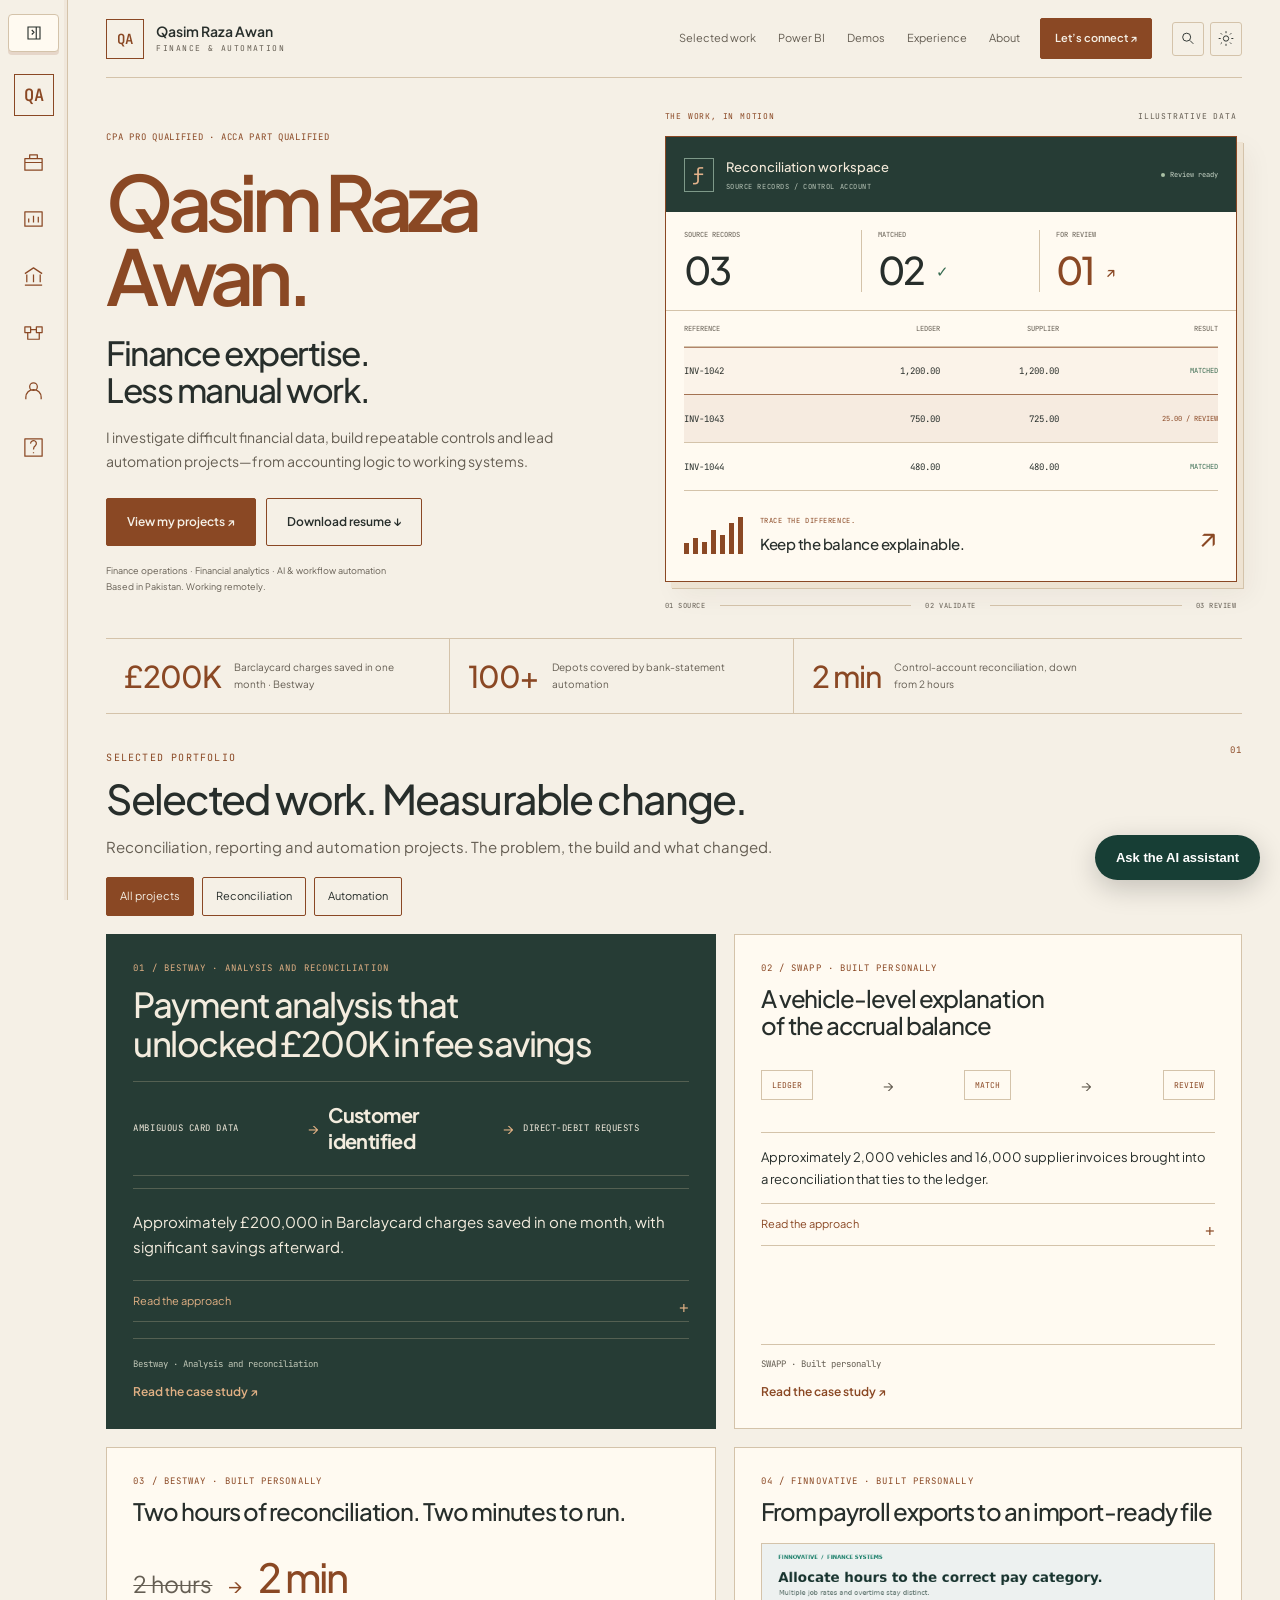
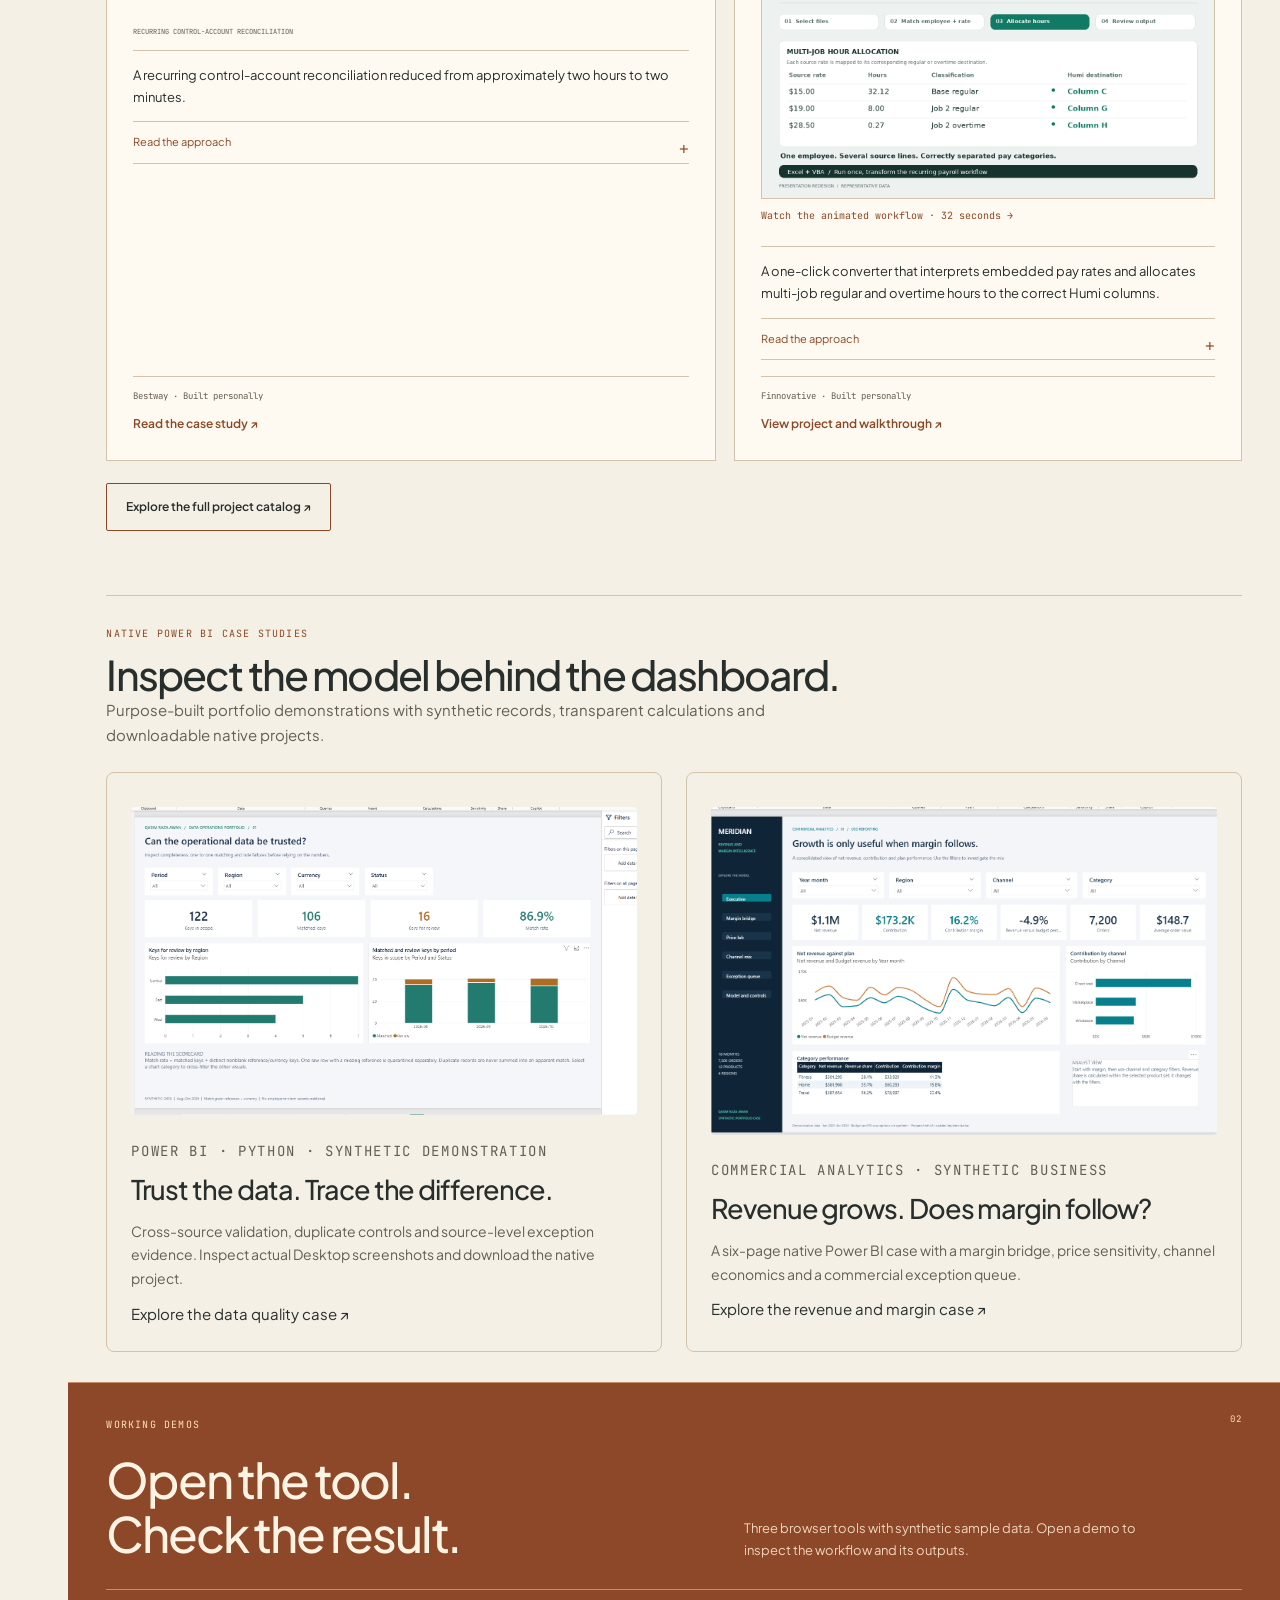
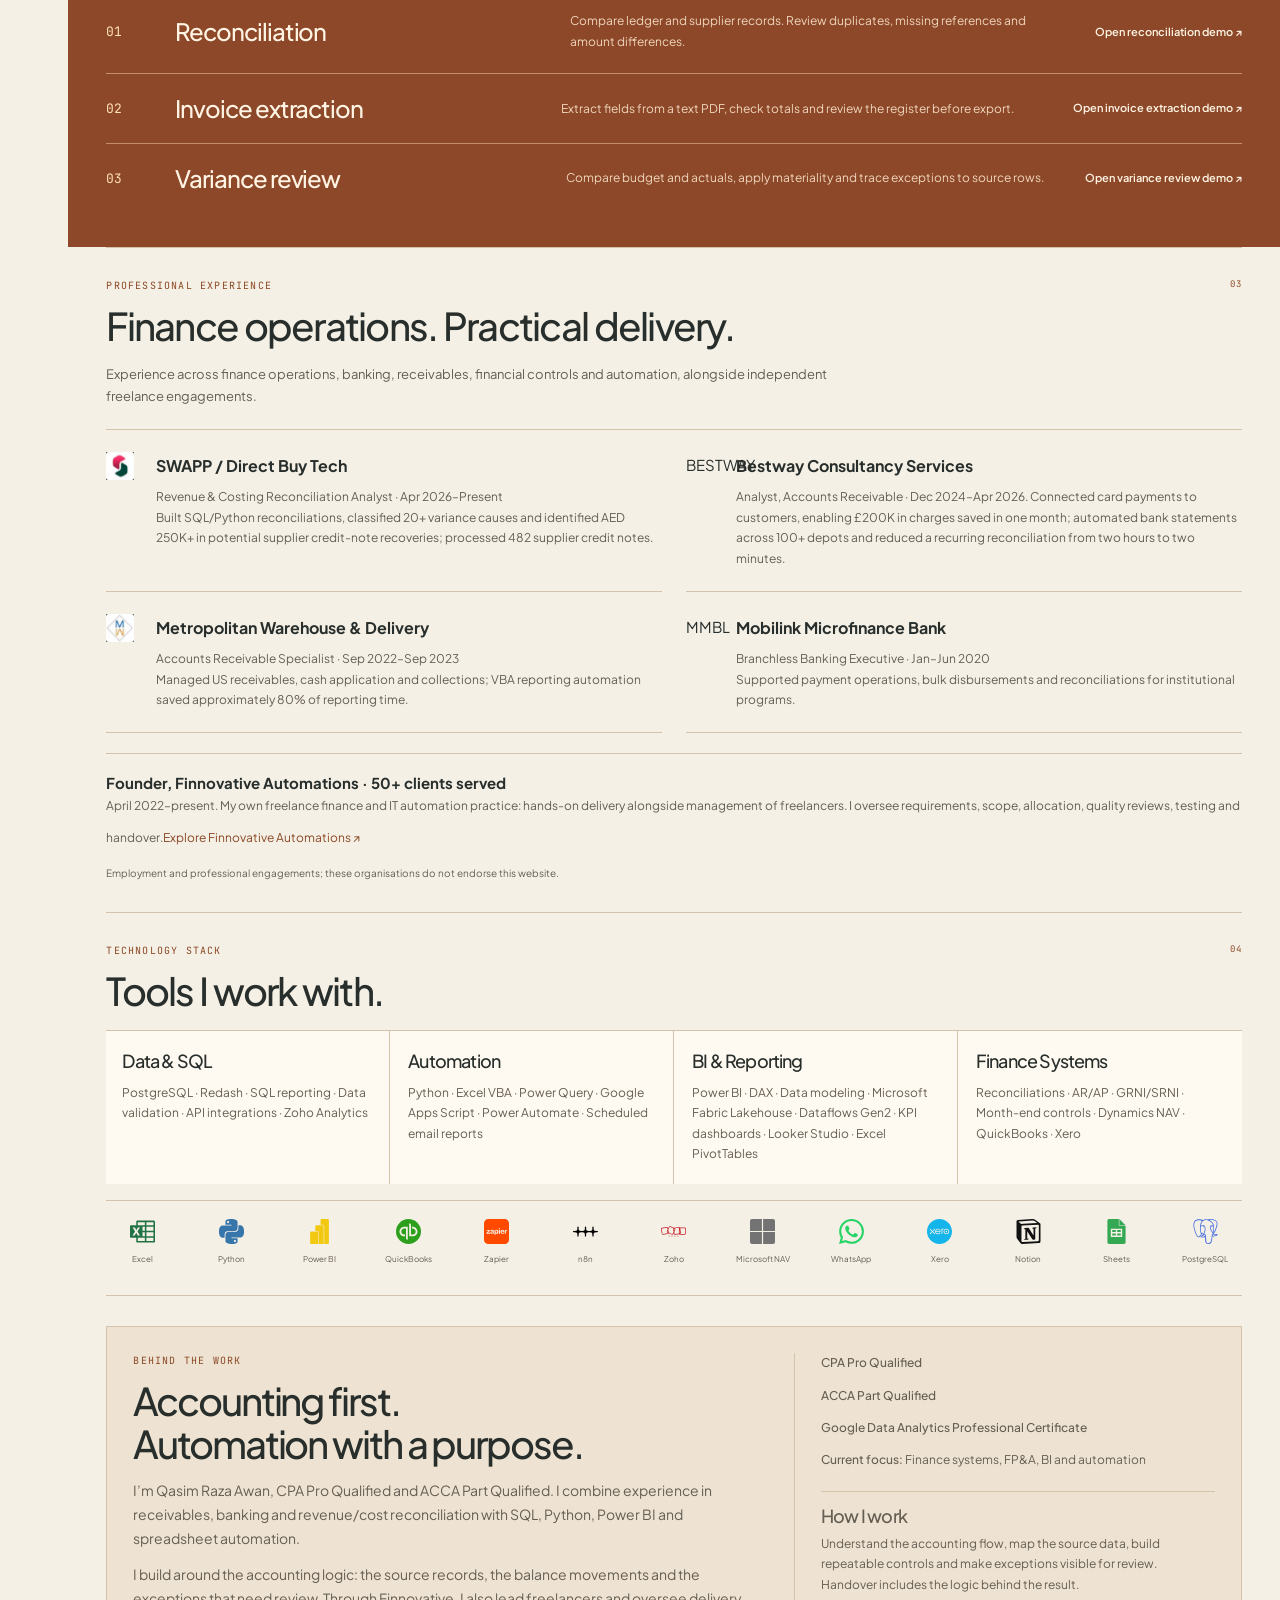
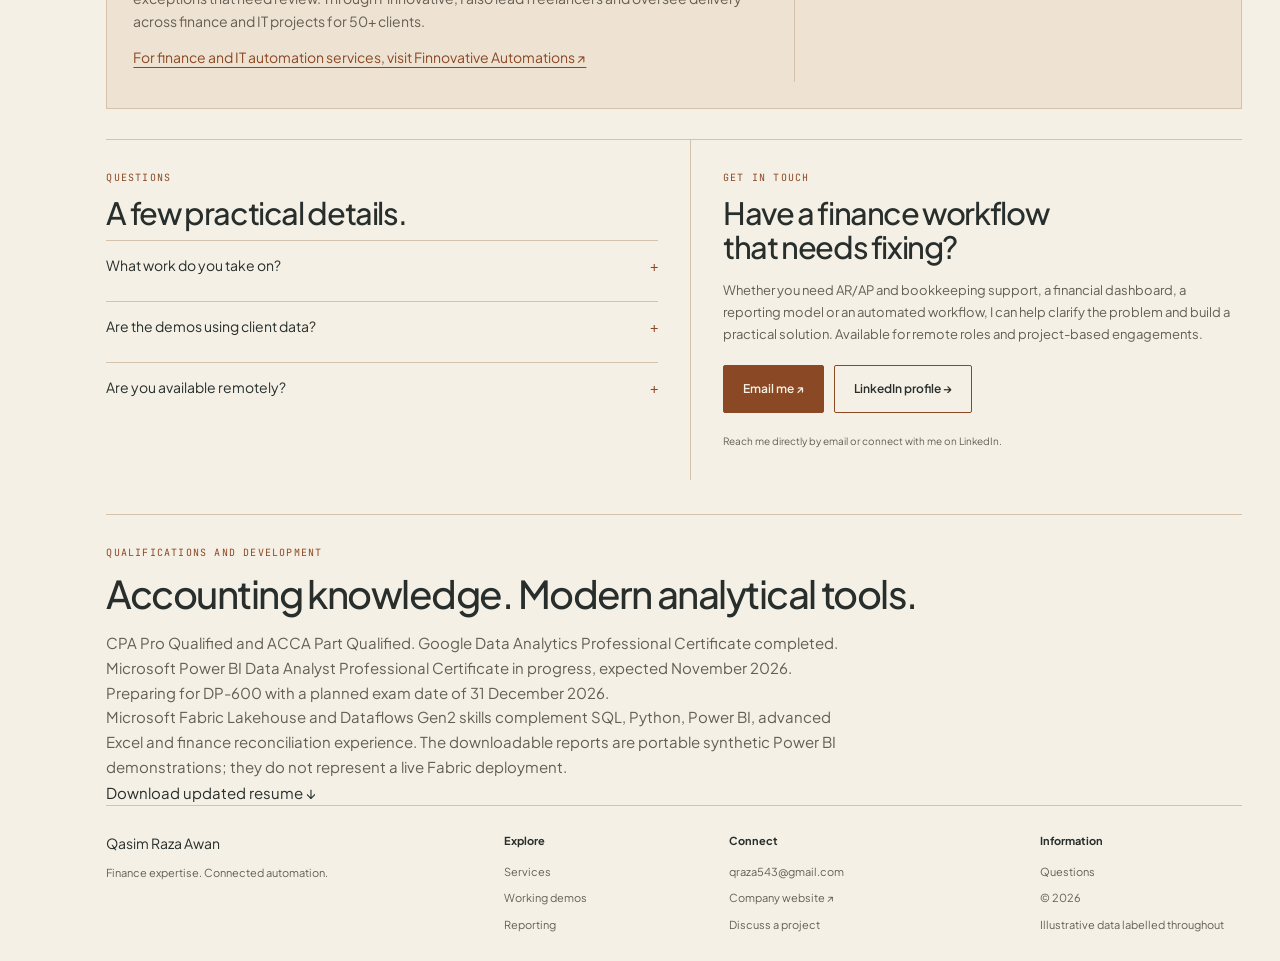
==== commit 09a6e6bf: "Add verified Power BI case studies and refresh all-purpose resume download" ====
--- a/index.html
+++ b/index.html
@@ -1,8 +1,8 @@
 <!doctype html>
-<html lang="en" data-brand="personal" class="dock-collapsed light-mode"><head><meta charset="utf-8"><meta name="viewport" content="width=device-width,initial-scale=1"><meta name="theme-color" content="#080c14"><title>Qasim Raza Awan | Finance Systems &amp; Automation</title><meta name="description" content="CPA Pro qualified finance and automation professional. Reconciliation, SQL, Python, Power BI and Excel automation."><link rel="preconnect" href="https://fonts.googleapis.com"><link rel="preconnect" href="https://fonts.gstatic.com" crossorigin><link href="https://fonts.googleapis.com/css2?family=Plus+Jakarta+Sans:wght@400;500;600;700&amp;family=JetBrains+Mono:wght@400;500&amp;display=swap" rel="stylesheet"><script>try{const b=document.documentElement.dataset.brand;const t=localStorage.getItem('qaf-theme-'+b)||(b==='personal'?'light':'dark');document.documentElement.classList.toggle('light-mode',t==='light');}catch{document.documentElement.classList.toggle('light-mode',document.documentElement.dataset.brand==='personal');}</script><link rel="stylesheet" href="modern.css?v=20261107-final"><link rel="stylesheet" href="personal-spacing.css?v=20261109-studio"><link rel="stylesheet" href="studio.css?v=20261109"><link rel="stylesheet" href="personal-art.css?v=20261109-ui"><link rel="stylesheet" href="career-update.css?v=20261113"><link rel="stylesheet" href="editorial.css?v=20261113"></head><body class="command-site personal-command"><div class="scroll-progress" aria-hidden="true"><i></i></div><a class="skip" href="#main">Skip to content</a><aside class="side-dock"><a class="dock-brand" href="#top" aria-label="Back to top">QA</a><nav aria-label="Section navigation"><a href="#work" title="Projects" aria-label="Projects"><svg viewBox="0 0 24 24" aria-hidden="true"><path d="M3 8h18v12H3zM8 8V4h8v4M3 12h18"></path></svg><span>Projects</span></a><a href="#demonstrations" title="Reports &amp; demos" aria-label="Reports &amp; demos"><svg viewBox="0 0 24 24" aria-hidden="true"><path d="M3 4h18v15H3zM7 15v-4m5 4V8m5 7v-6"></path></svg><span>Reports &amp; demos</span></a><a href="#experience" title="Experience" aria-label="Experience"><svg viewBox="0 0 24 24" aria-hidden="true"><path d="M3 9l9-6 9 6M5 10v8m7-8v8m7-8v8M3 21h18"></path></svg><span>Experience</span></a><a href="#expertise" title="Expertise" aria-label="Expertise"><svg viewBox="0 0 24 24" aria-hidden="true"><path d="M3 5h6v6H3zM15 5h6v6h-6zM9 8h6M6 11v7h12v-7M9 18h6"></path></svg><span>Expertise</span></a><a href="#about" title="About" aria-label="About"><svg viewBox="0 0 24 24" aria-hidden="true"><path d="M12 12a4 4 0 1 0 0-8 4 4 0 0 0 0 8zM4 21v-2a8 8 0 0 1 16 0v2"></path></svg><span>About</span></a><a href="#faq" title="Questions" aria-label="Questions"><svg viewBox="0 0 24 24" aria-hidden="true"><path d="M9 8a3 3 0 1 1 5 2c-2 1-2 2-2 4m0 3v1M3 3h18v18H3z"></path></svg><span>Questions</span></a></nav><a class="dock-contact" href="#contact">Let’s talk ↗</a></aside><div class="site-shell"><header class="topbar"><a class="brand" href="#top"><b class="brand-icon">QA</b><span>Qasim Raza Awan<small>FINANCE &amp; AUTOMATION</small></span></a><button class="nav-toggle" id="menu-toggle" aria-controls="main-navigation" aria-expanded="false" aria-label="Open navigation" type="button">Menu</button><nav id="main-navigation" aria-label="Main navigation"><a href="#work">Selected work</a><a href="#demonstrations">Demos</a><a href="#experience">Experience</a><a href="#about">About</a></nav><a class="button" href="#contact">Let’s connect ↗</a><div class="header-tools"><button type="button" id="search-open" aria-label="Search this website" aria-haspopup="dialog"><svg viewBox="0 0 24 24" aria-hidden="true"><circle cx="10" cy="10" r="6"></circle><path d="m15 15 5 5"></path></svg></button><button type="button" id="theme-toggle" aria-label="Switch to light mode" aria-pressed="false"><svg viewBox="0 0 24 24" aria-hidden="true"><circle cx="12" cy="12" r="4"></circle><path d="M12 1v3m0 16v3M1 12h3m16 0h3M4 4l2 2m12 12 2 2M4 20l2-2M18 6l2-2"></path></svg></button></div></header><main id="main"><section class="command-hero" id="top"><div class="hero-copy"><p class="eyebrow hero-qualification">CPA Pro Qualified · ACCA Part Qualified</p><h1>Qasim Raza<br><em>Awan.</em></h1><h2>Finance expertise.<br>Less manual work.</h2><p>I investigate difficult financial data, build repeatable controls and lead automation projects—from accounting logic to working systems.</p><div class="actions"><a class="button" href="#work">View my projects ↗</a><a class="button secondary" href="downloads/Qasim_Raza_Awan_Resume.pdf" download>Download resume ↓</a></div><p class="hero-note">Finance operations · Financial analytics · AI &amp; workflow automation<br>Based in Pakistan. Working remotely.</p></div><div class="hero-workbench" aria-label="Illustrative finance workspace using synthetic data"><div class="bench-label"><span>THE WORK, IN MOTION</span><span>ILLUSTRATIVE DATA</span></div><div class="bench-frame"><div class="bench-top"><span class="bench-mark">ƒ</span><div><strong>Reconciliation workspace</strong><small>SOURCE RECORDS / CONTROL ACCOUNT</small></div><span class="bench-live"><i></i>Review ready</span></div><div class="bench-summary"><div><small>SOURCE RECORDS</small><strong>03</strong></div><div><small>MATCHED</small><strong>02<span>✓</span></strong></div><div class="bench-exception"><small>FOR REVIEW</small><strong>01<span>↗</span></strong></div></div><div class="bench-table"><div class="bench-row bench-head"><span>REFERENCE</span><span>LEDGER</span><span>SUPPLIER</span><span>RESULT</span></div><div class="bench-row" style="--row:0"><span>INV-1042</span><span>1,200.00</span><span>1,200.00</span><b class="matched">MATCHED</b></div><div class="bench-row exception-row" style="--row:1"><span>INV-1043</span><span>750.00</span><span>725.00</span><b>25.00 / REVIEW</b></div><div class="bench-row" style="--row:2"><span>INV-1044</span><span>480.00</span><span>480.00</span><b class="matched">MATCHED</b></div><div class="bench-scan" aria-hidden="true"></div></div><div class="bench-bottom"><div class="bench-signal" aria-hidden="true"><i></i><i></i><i></i><i></i><i></i><i></i><i></i></div><div><span>TRACE THE DIFFERENCE.</span><strong>Keep the balance explainable.</strong></div><span class="bench-arrow" aria-hidden="true">↗</span></div></div><div class="bench-foot"><span>01 SOURCE</span><i></i><span>02 VALIDATE</span><i></i><span>03 REVIEW</span></div></div><section class="impact-grid" aria-label="Professional impact"><div><strong>£200K</strong><span>Barclaycard charges saved in one month · Bestway</span></div><div><strong>100+</strong><span>Depots covered by bank-statement automation</span></div><div><strong>2 min</strong><span>Control-account reconciliation, down from 2 hours</span></div></section></section><section class="section" id="work" data-index="01"><div class="section-head"><div><div class="eyebrow">Selected portfolio</div><h2>Selected work. Measurable change.</h2><p class="intro">Reconciliation, reporting and automation projects. The problem, the build and what changed.</p></div></div><div aria-label="Filter projects" class="filters" id="filters"><button class="filter active" data-filter="all" aria-pressed="true" type="button">All projects</button><button class="filter" data-filter="recon" aria-pressed="false" type="button">Reconciliation</button><button class="filter" data-filter="automation" aria-pressed="false" type="button">Automation</button></div><div id="projects" class="project-grid career-project-grid"><article class="project featured-project studio-project" data-category="recon finance" data-feature="1"><span class="eyebrow">01 / Bestway · Analysis and reconciliation</span><h3>Payment analysis that unlocked £200K in fee savings</h3><div class="career-connection"><span>AMBIGUOUS CARD DATA</span><i>→</i><strong>Customer identified</strong><i>→</i><span>DIRECT-DEBIT REQUESTS</span></div><p class="project-result">Approximately £200,000 in Barclaycard charges saved in one month, with significant savings afterward.</p><details class="case-detail"><summary>Read the approach</summary><dl><dt>The problem</dt><dd>Ambiguous settlements prevented credit control from identifying the customers generating card-processing charges.</dd><dt>My contribution</dt><dd>Resolved the payment-attribution gap, giving the team a customer-level basis for direct-debit outreach and lower collection costs.</dd></dl></details><div class="project-bottom"><span>Bestway · Analysis and reconciliation</span><a href="projects/#barclaycard">Read the case study ↗</a></div></article><article class="project featured-project studio-project" data-category="recon automation" data-feature="2"><span class="eyebrow">02 / SWAPP · Built personally</span><h3>A vehicle-level explanation of the accrual balance</h3><div class="project-model"><span>LEDGER</span><i>→</i><span>MATCH</span><i>→</i><span>REVIEW</span></div><p class="project-result">Approximately 2,000 vehicles and 16,000 supplier invoices brought into a reconciliation that ties to the ledger.</p><details class="case-detail"><summary>Read the approach</summary><dl><dt>The problem</dt><dd>Supplier invoices and booking records did not fully explain the ledger balance.</dd><dt>My contribution</dt><dd>Matched ledger entries, monthly vehicle costs and supplier PDFs; assigned differences to timing, credit-note requests, write-offs, corrections or review.</dd></dl></details><div class="project-bottom"><span>SWAPP · Built personally</span><a href="projects/#supplier-reconciliation">Read the case study ↗</a></div></article><article class="project featured-project studio-project" data-category="recon automation" data-feature="3"><span class="eyebrow">03 / Bestway · Built personally</span><h3>Two hours of reconciliation. Two minutes to run.</h3><div class="project-time"><span>2 hours</span><i>→</i><strong>2 min</strong><small>RECURRING CONTROL-ACCOUNT RECONCILIATION</small></div><p class="project-result">A recurring control-account reconciliation reduced from approximately two hours to two minutes.</p><details class="case-detail"><summary>Read the approach</summary><dl><dt>The problem</dt><dd>Repeated manual matching made routine account reviews slow.</dd><dt>My contribution</dt><dd>Built repeatable Excel and Power Query preparation and matching, keeping differences visible for review.</dd></dl></details><div class="project-bottom"><span>Bestway · Built personally</span><a href="projects/#control-reconciliation">Read the case study ↗</a></div></article><article class="project featured-project studio-project" data-category="automation finance" data-feature="4"><span class="eyebrow">04 / Finnovative · Built personally</span><h3>From payroll exports to an import-ready file</h3><a href="projects/#payroll" class="payroll-feature-visual"><img src="project-media/editorial/payroll.png" alt="Multi-job payroll allocation: employee and rate matching into Humi pay categories" width="1280" height="720" loading="lazy"><span>Watch the animated workflow · 32 seconds →</span></a><p class="project-result">A one-click converter that interprets embedded pay rates and allocates multi-job regular and overtime hours to the correct Humi columns.</p><details class="case-detail"><summary>Read the approach</summary><dl><dt>The problem</dt><dd>Restaurant365 exports needed to be transformed into Humi payroll import format.</dd><dt>My contribution</dt><dd>Built an Excel/VBA processor to match employees, transform regular and overtime hours, and produce validated import-ready outputs.</dd></dl></details><div class="project-bottom"><span>Finnovative · Built personally</span><a href="projects/#payroll">View project and walkthrough ↗</a></div></article></div><p class="career-catalog-link"><a class="button secondary" href="projects/">Explore the full project catalog ↗</a></p></section><section class="section" id="demonstrations" data-index="02"><div class="section-heading"><p class="eyebrow">WORKING DEMOS</p><h2>Open the tool. Check the result.</h2><p>Three browser tools with synthetic sample data. Open a demo to inspect the workflow and its outputs.</p></div><div class="demo-link-grid"><article class="direct-demo" data-demo-number="01"><span>01 / CONTROL ACCOUNTS</span><h3>Reconciliation</h3><p>Compare ledger and supplier records. Review duplicates, missing references and amount differences.</p><a href="products/?app=reconciliation">Open reconciliation demo ↗</a></article><article class="direct-demo" data-demo-number="02"><span>02 / DOCUMENT PROCESSING</span><h3>Invoice extraction</h3><p>Extract fields from a text PDF, check totals and review the register before export.</p><a href="products/?app=invoice">Open invoice extraction demo ↗</a></article><article class="direct-demo" data-demo-number="03"><span>03 / MANAGEMENT REPORTING</span><h3>Variance review</h3><p>Compare budget and actuals, apply materiality and trace exceptions to source rows.</p><a href="products/?app=variance">Open variance review demo ↗</a></article></div></section><section class="section" id="experience" data-index="03"><div class="eyebrow">PROFESSIONAL EXPERIENCE</div><h2>Finance operations. Practical delivery.</h2><p style="color:var(--muted);max-width:760px">Experience across finance operations, banking, receivables, financial controls and automation, alongside independent freelance engagements.</p><div class="company-grid">
+<html lang="en" data-brand="personal" class="dock-collapsed light-mode"><head><meta charset="utf-8"><meta name="viewport" content="width=device-width,initial-scale=1"><meta name="theme-color" content="#080c14"><title>Qasim Raza Awan | Finance Systems &amp; Automation</title><meta name="description" content="CPA Pro qualified finance and automation professional. Reconciliation, SQL, Python, Power BI and Excel automation."><link rel="preconnect" href="https://fonts.googleapis.com"><link rel="preconnect" href="https://fonts.gstatic.com" crossorigin><link href="https://fonts.googleapis.com/css2?family=Plus+Jakarta+Sans:wght@400;500;600;700&amp;family=JetBrains+Mono:wght@400;500&amp;display=swap" rel="stylesheet"><script>try{const b=document.documentElement.dataset.brand;const t=localStorage.getItem('qaf-theme-'+b)||(b==='personal'?'light':'dark');document.documentElement.classList.toggle('light-mode',t==='light');}catch{document.documentElement.classList.toggle('light-mode',document.documentElement.dataset.brand==='personal');}</script><link rel="stylesheet" href="modern.css?v=20261107-final"><link rel="stylesheet" href="personal-spacing.css?v=20261109-studio"><link rel="stylesheet" href="studio.css?v=20261109"><link rel="stylesheet" href="personal-art.css?v=20261109-ui"><link rel="stylesheet" href="career-update.css?v=20261113"><link rel="stylesheet" href="editorial.css?v=20261113"><link rel="stylesheet" href="analytics-cases.css?v=20261115"></head><body class="command-site personal-command"><div class="scroll-progress" aria-hidden="true"><i></i></div><a class="skip" href="#main">Skip to content</a><aside class="side-dock"><a class="dock-brand" href="#top" aria-label="Back to top">QA</a><nav aria-label="Section navigation"><a href="#work" title="Projects" aria-label="Projects"><svg viewBox="0 0 24 24" aria-hidden="true"><path d="M3 8h18v12H3zM8 8V4h8v4M3 12h18"></path></svg><span>Projects</span></a><a href="#demonstrations" title="Reports &amp; demos" aria-label="Reports &amp; demos"><svg viewBox="0 0 24 24" aria-hidden="true"><path d="M3 4h18v15H3zM7 15v-4m5 4V8m5 7v-6"></path></svg><span>Reports &amp; demos</span></a><a href="#experience" title="Experience" aria-label="Experience"><svg viewBox="0 0 24 24" aria-hidden="true"><path d="M3 9l9-6 9 6M5 10v8m7-8v8m7-8v8M3 21h18"></path></svg><span>Experience</span></a><a href="#expertise" title="Expertise" aria-label="Expertise"><svg viewBox="0 0 24 24" aria-hidden="true"><path d="M3 5h6v6H3zM15 5h6v6h-6zM9 8h6M6 11v7h12v-7M9 18h6"></path></svg><span>Expertise</span></a><a href="#about" title="About" aria-label="About"><svg viewBox="0 0 24 24" aria-hidden="true"><path d="M12 12a4 4 0 1 0 0-8 4 4 0 0 0 0 8zM4 21v-2a8 8 0 0 1 16 0v2"></path></svg><span>About</span></a><a href="#faq" title="Questions" aria-label="Questions"><svg viewBox="0 0 24 24" aria-hidden="true"><path d="M9 8a3 3 0 1 1 5 2c-2 1-2 2-2 4m0 3v1M3 3h18v18H3z"></path></svg><span>Questions</span></a></nav><a class="dock-contact" href="#contact">Let’s talk ↗</a></aside><div class="site-shell"><header class="topbar"><a class="brand" href="#top"><b class="brand-icon">QA</b><span>Qasim Raza Awan<small>FINANCE &amp; AUTOMATION</small></span></a><button class="nav-toggle" id="menu-toggle" aria-controls="main-navigation" aria-expanded="false" aria-label="Open navigation" type="button">Menu</button><nav id="main-navigation" aria-label="Main navigation"><a href="#work">Selected work</a><a href="#power-bi-cases">Power BI</a><a href="#demonstrations">Demos</a><a href="#experience">Experience</a><a href="#about">About</a></nav><a class="button" href="#contact">Let’s connect ↗</a><div class="header-tools"><button type="button" id="search-open" aria-label="Search this website" aria-haspopup="dialog"><svg viewBox="0 0 24 24" aria-hidden="true"><circle cx="10" cy="10" r="6"></circle><path d="m15 15 5 5"></path></svg></button><button type="button" id="theme-toggle" aria-label="Switch to light mode" aria-pressed="false"><svg viewBox="0 0 24 24" aria-hidden="true"><circle cx="12" cy="12" r="4"></circle><path d="M12 1v3m0 16v3M1 12h3m16 0h3M4 4l2 2m12 12 2 2M4 20l2-2M18 6l2-2"></path></svg></button></div></header><main id="main"><section class="command-hero" id="top"><div class="hero-copy"><p class="eyebrow hero-qualification">CPA Pro Qualified · ACCA Part Qualified</p><h1>Qasim Raza<br><em>Awan.</em></h1><h2>Finance expertise.<br>Less manual work.</h2><p>I investigate difficult financial data, build repeatable controls and lead automation projects—from accounting logic to working systems.</p><div class="actions"><a class="button" href="#work">View my projects ↗</a><a class="button secondary" href="downloads/Qasim_Raza_Awan_Resume.pdf?v=20261115" download>Download resume ↓</a></div><p class="hero-note">Finance operations · Financial analytics · AI &amp; workflow automation<br>Based in Pakistan. Working remotely.</p></div><div class="hero-workbench" aria-label="Illustrative finance workspace using synthetic data"><div class="bench-label"><span>THE WORK, IN MOTION</span><span>ILLUSTRATIVE DATA</span></div><div class="bench-frame"><div class="bench-top"><span class="bench-mark">ƒ</span><div><strong>Reconciliation workspace</strong><small>SOURCE RECORDS / CONTROL ACCOUNT</small></div><span class="bench-live"><i></i>Review ready</span></div><div class="bench-summary"><div><small>SOURCE RECORDS</small><strong>03</strong></div><div><small>MATCHED</small><strong>02<span>✓</span></strong></div><div class="bench-exception"><small>FOR REVIEW</small><strong>01<span>↗</span></strong></div></div><div class="bench-table"><div class="bench-row bench-head"><span>REFERENCE</span><span>LEDGER</span><span>SUPPLIER</span><span>RESULT</span></div><div class="bench-row" style="--row:0"><span>INV-1042</span><span>1,200.00</span><span>1,200.00</span><b class="matched">MATCHED</b></div><div class="bench-row exception-row" style="--row:1"><span>INV-1043</span><span>750.00</span><span>725.00</span><b>25.00 / REVIEW</b></div><div class="bench-row" style="--row:2"><span>INV-1044</span><span>480.00</span><span>480.00</span><b class="matched">MATCHED</b></div><div class="bench-scan" aria-hidden="true"></div></div><div class="bench-bottom"><div class="bench-signal" aria-hidden="true"><i></i><i></i><i></i><i></i><i></i><i></i><i></i></div><div><span>TRACE THE DIFFERENCE.</span><strong>Keep the balance explainable.</strong></div><span class="bench-arrow" aria-hidden="true">↗</span></div></div><div class="bench-foot"><span>01 SOURCE</span><i></i><span>02 VALIDATE</span><i></i><span>03 REVIEW</span></div></div><section class="impact-grid" aria-label="Professional impact"><div><strong>£200K</strong><span>Barclaycard charges saved in one month · Bestway</span></div><div><strong>100+</strong><span>Depots covered by bank-statement automation</span></div><div><strong>2 min</strong><span>Control-account reconciliation, down from 2 hours</span></div></section></section><section class="section" id="work" data-index="01"><div class="section-head"><div><div class="eyebrow">Selected portfolio</div><h2>Selected work. Measurable change.</h2><p class="intro">Reconciliation, reporting and automation projects. The problem, the build and what changed.</p></div></div><div aria-label="Filter projects" class="filters" id="filters"><button class="filter active" data-filter="all" aria-pressed="true" type="button">All projects</button><button class="filter" data-filter="recon" aria-pressed="false" type="button">Reconciliation</button><button class="filter" data-filter="automation" aria-pressed="false" type="button">Automation</button></div><div id="projects" class="project-grid career-project-grid"><article class="project featured-project studio-project" data-category="recon finance" data-feature="1"><span class="eyebrow">01 / Bestway · Analysis and reconciliation</span><h3>Payment analysis that unlocked £200K in fee savings</h3><div class="career-connection"><span>AMBIGUOUS CARD DATA</span><i>→</i><strong>Customer identified</strong><i>→</i><span>DIRECT-DEBIT REQUESTS</span></div><p class="project-result">Approximately £200,000 in Barclaycard charges saved in one month, with significant savings afterward.</p><details class="case-detail"><summary>Read the approach</summary><dl><dt>The problem</dt><dd>Ambiguous settlements prevented credit control from identifying the customers generating card-processing charges.</dd><dt>My contribution</dt><dd>Resolved the payment-attribution gap, giving the team a customer-level basis for direct-debit outreach and lower collection costs.</dd></dl></details><div class="project-bottom"><span>Bestway · Analysis and reconciliation</span><a href="projects/#barclaycard">Read the case study ↗</a></div></article><article class="project featured-project studio-project" data-category="recon automation" data-feature="2"><span class="eyebrow">02 / SWAPP · Built personally</span><h3>A vehicle-level explanation of the accrual balance</h3><div class="project-model"><span>LEDGER</span><i>→</i><span>MATCH</span><i>→</i><span>REVIEW</span></div><p class="project-result">Approximately 2,000 vehicles and 16,000 supplier invoices brought into a reconciliation that ties to the ledger.</p><details class="case-detail"><summary>Read the approach</summary><dl><dt>The problem</dt><dd>Supplier invoices and booking records did not fully explain the ledger balance.</dd><dt>My contribution</dt><dd>Matched ledger entries, monthly vehicle costs and supplier PDFs; assigned differences to timing, credit-note requests, write-offs, corrections or review.</dd></dl></details><div class="project-bottom"><span>SWAPP · Built personally</span><a href="projects/#supplier-reconciliation">Read the case study ↗</a></div></article><article class="project featured-project studio-project" data-category="recon automation" data-feature="3"><span class="eyebrow">03 / Bestway · Built personally</span><h3>Two hours of reconciliation. Two minutes to run.</h3><div class="project-time"><span>2 hours</span><i>→</i><strong>2 min</strong><small>RECURRING CONTROL-ACCOUNT RECONCILIATION</small></div><p class="project-result">A recurring control-account reconciliation reduced from approximately two hours to two minutes.</p><details class="case-detail"><summary>Read the approach</summary><dl><dt>The problem</dt><dd>Repeated manual matching made routine account reviews slow.</dd><dt>My contribution</dt><dd>Built repeatable Excel and Power Query preparation and matching, keeping differences visible for review.</dd></dl></details><div class="project-bottom"><span>Bestway · Built personally</span><a href="projects/#control-reconciliation">Read the case study ↗</a></div></article><article class="project featured-project studio-project" data-category="automation finance" data-feature="4"><span class="eyebrow">04 / Finnovative · Built personally</span><h3>From payroll exports to an import-ready file</h3><a href="projects/#payroll" class="payroll-feature-visual"><img src="project-media/editorial/payroll.png" alt="Multi-job payroll allocation: employee and rate matching into Humi pay categories" width="1280" height="720" loading="lazy"><span>Watch the animated workflow · 32 seconds →</span></a><p class="project-result">A one-click converter that interprets embedded pay rates and allocates multi-job regular and overtime hours to the correct Humi columns.</p><details class="case-detail"><summary>Read the approach</summary><dl><dt>The problem</dt><dd>Restaurant365 exports needed to be transformed into Humi payroll import format.</dd><dt>My contribution</dt><dd>Built an Excel/VBA processor to match employees, transform regular and overtime hours, and produce validated import-ready outputs.</dd></dl></details><div class="project-bottom"><span>Finnovative · Built personally</span><a href="projects/#payroll">View project and walkthrough ↗</a></div></article></div><p class="career-catalog-link"><a class="button secondary" href="projects/">Explore the full project catalog ↗</a></p></section><section class="section analytics-feature" id="power-bi-cases"><div class="eyebrow">NATIVE POWER BI CASE STUDIES</div><h2>Inspect the model behind the dashboard.</h2><p>Purpose-built portfolio demonstrations with synthetic records, transparent calculations and downloadable native projects.</p><div class="analytics-cards"><article class="analytics-card"><a href="projects/data-operations.html"><img src="project-media/data-operations/overview.png" alt="Native Power BI data quality overview with populated reconciliation results" width="1427" height="871" loading="lazy"></a><p class="eyebrow">POWER BI · PYTHON · SYNTHETIC DEMONSTRATION</p><h3>Trust the data. Trace the difference.</h3><p>Cross-source validation, duplicate controls and source-level exception evidence. Inspect actual Desktop screenshots and download the native project.</p><a href="projects/data-operations.html">Explore the data quality case ↗</a></article><article class="analytics-card"><a href="projects/meridian-margin.html" style="text-decoration:none"><img src="project-media/meridian/executive.png" alt="Meridian Power BI executive report" loading="lazy"></a><p class="eyebrow">COMMERCIAL ANALYTICS · SYNTHETIC BUSINESS</p><h3>Revenue grows. Does margin follow?</h3><p>A six-page native Power BI case with a margin bridge, price sensitivity, channel economics and a commercial exception queue.</p><a href="projects/meridian-margin.html">Explore the revenue and margin case ↗</a></article></div></section><section class="section" id="demonstrations" data-index="02"><div class="section-heading"><p class="eyebrow">WORKING DEMOS</p><h2>Open the tool. Check the result.</h2><p>Three browser tools with synthetic sample data. Open a demo to inspect the workflow and its outputs.</p></div><div class="demo-link-grid"><article class="direct-demo" data-demo-number="01"><span>01 / CONTROL ACCOUNTS</span><h3>Reconciliation</h3><p>Compare ledger and supplier records. Review duplicates, missing references and amount differences.</p><a href="products/?app=reconciliation">Open reconciliation demo ↗</a></article><article class="direct-demo" data-demo-number="02"><span>02 / DOCUMENT PROCESSING</span><h3>Invoice extraction</h3><p>Extract fields from a text PDF, check totals and review the register before export.</p><a href="products/?app=invoice">Open invoice extraction demo ↗</a></article><article class="direct-demo" data-demo-number="03"><span>03 / MANAGEMENT REPORTING</span><h3>Variance review</h3><p>Compare budget and actuals, apply materiality and trace exceptions to source rows.</p><a href="products/?app=variance">Open variance review demo ↗</a></article></div></section><section class="section" id="experience" data-index="03"><div class="eyebrow">PROFESSIONAL EXPERIENCE</div><h2>Finance operations. Practical delivery.</h2><p style="color:var(--muted);max-width:760px">Experience across finance operations, banking, receivables, financial controls and automation, alongside independent freelance engagements.</p><div class="company-grid">
 <div class="company-tile"><div class="company-mark"><img src="[data-uri]" width="96" height="48" alt="SWAPP company logo" loading="lazy" referrerpolicy="no-referrer" onerror="this.style.display='none';this.parentElement.append(document.createTextNode('SWAPP'))"></div><strong>SWAPP / Direct Buy Tech</strong><span>Revenue &amp; Costing Reconciliation Analyst · Apr 2026–Present<br>Built SQL/Python reconciliations, classified 20+ variance causes and identified AED 250K+ in potential supplier credit-note recoveries; processed 482 supplier credit notes.</span></div>
 <div class="company-tile"><div class="company-mark"><img src="https://www.google.com/s2/favicons?domain=bestwayconsultancy.com.pk&amp;sz=128" width="96" height="48" alt="BESTWAY company logo" loading="lazy" referrerpolicy="no-referrer" onerror="this.style.display='none';this.parentElement.append(document.createTextNode('BESTWAY'))"></div><strong>Bestway Consultancy Services</strong><span>Analyst, Accounts Receivable · Dec 2024–Apr 2026. Connected card payments to customers, enabling £200K in charges saved in one month; automated bank statements across 100+ depots and reduced a recurring reconciliation from two hours to two minutes.</span></div>
 <div class="company-tile"><div class="company-mark"><img src="[data-uri]" width="96" height="48" alt="MWD company logo" loading="lazy" referrerpolicy="no-referrer" onerror="this.style.display='none';this.parentElement.append(document.createTextNode('MWD'))"></div><strong>Metropolitan Warehouse &amp; Delivery</strong><span>Accounts Receivable Specialist · Sep 2022–Sep 2023<br>Managed US receivables, cash application and collections; VBA reporting automation saved approximately 80% of reporting time.</span></div>
 
 <div class="company-tile"><div class="company-mark"><img src="https://media.licdn.com/dms/image/v2/C4E0BAQHSGRjR9Aw03Q/company-logo_400_400/company-logo_400_400/0/1631316393559?e=2147483647&amp;t=ChtDQr979hwXGZw9QmD9qhri5VN_gNdvMyB7D-mBOeY&amp;v=beta" width="96" height="48" alt="MMBL company logo" loading="lazy" referrerpolicy="no-referrer" onerror="this.style.display='none';this.parentElement.append(document.createTextNode('MMBL'))"></div><strong>Mobilink Microfinance Bank</strong><span>Branchless Banking Executive · Jan–Jun 2020<br>Supported payment operations, bulk disbursements and reconciliations for institutional programs.</span></div>
-</div><div class="freelance-proof"><strong>Founder, Finnovative Automations · 50+ clients served</strong><span>April 2022–present. My own freelance finance and IT automation practice: hands-on delivery alongside management of freelancers. I oversee requirements, scope, allocation, quality reviews, testing and handover.</span><a href="finnovative/">Explore Finnovative Automations ↗</a></div><p class="experience-note">Employment and professional engagements; these organisations do not endorse this website.</p></section><section class="section" id="expertise" data-index="04"><div class="eyebrow">Technology stack</div><h2>Tools I work with.</h2><div class="skills"><div class="skill"><h3>Data &amp; SQL</h3><p>PostgreSQL · Redash · SQL reporting · Data validation · API integrations · Zoho Analytics</p></div><div class="skill"><h3>Automation</h3><p>Python · Excel VBA · Power Query · Google Apps Script · Power Automate · Scheduled email reports</p></div><div class="skill"><h3>BI &amp; Reporting</h3><p>Power BI · DAX · Data modeling · KPI dashboards · Looker Studio · Excel PivotTables</p></div><div class="skill"><h3>Finance Systems</h3><p>Reconciliations · AR/AP · GRNI/SRNI · Month-end controls · Dynamics NAV · QuickBooks · Xero</p></div></div><div class="software-deck" aria-label="Software and integration examples"><span><img src="brand-assets/excel.svg" alt="" width="28" height="28" loading="lazy"><b>Excel</b></span><span><img src="brand-assets/python.svg" alt="" width="28" height="28" loading="lazy"><b>Python</b></span><span><img src="brand-assets/powerbi.svg" alt="" width="28" height="28" loading="lazy"><b>Power BI</b></span><span><img src="brand-assets/quickbooks.svg" alt="" width="28" height="28" loading="lazy"><b>QuickBooks</b></span><span><img src="brand-assets/zapier.svg" alt="" width="28" height="28" loading="lazy"><b>Zapier</b></span><span><img src="brand-assets/n8n.svg" alt="" width="28" height="28" loading="lazy"><b>n8n</b></span><span><img src="brand-assets/zoho.svg" alt="" width="28" height="28" loading="lazy"><b>Zoho</b></span><span><img src="brand-assets/dynamics-nav.svg" alt="" width="28" height="28" loading="lazy"><b>Microsoft NAV</b></span><span><img src="brand-assets/whatsapp.svg" alt="" width="28" height="28" loading="lazy"><b>WhatsApp</b></span><span><img src="brand-assets/xero.svg" alt="" width="28" height="28" loading="lazy"><b>Xero</b></span><span><img src="brand-assets/notion.svg" alt="" width="28" height="28" loading="lazy"><b>Notion</b></span><span><img src="brand-assets/sheets.svg" alt="" width="28" height="28" loading="lazy"><b>Sheets</b></span><span><img src="brand-assets/postgresql.svg" alt="" width="28" height="28" loading="lazy"><b>PostgreSQL</b></span></div></section><section class="section" id="about" data-index="05"><div class="about"><div><div class="eyebrow">Behind the work</div><h2>Accounting first. Automation with a purpose.</h2><p class="company-intro">I’m Qasim Raza Awan, CPA Pro Qualified and ACCA Part Qualified. I combine experience in receivables, banking and revenue/cost reconciliation with SQL, Python, Power BI and spreadsheet automation.</p><p>I build around the accounting logic: the source records, the balance movements and the exceptions that need review. Through Finnovative, I also lead freelancers and oversee delivery across finance and IT projects for 50+ clients.</p><p><a href="finnovative/">For finance and IT automation services, visit Finnovative Automations ↗</a></p></div><div class="credentials"><div><strong>CPA Pro Qualified</strong></div><div><strong>ACCA Part Qualified</strong></div><div><strong>Google Data Analytics Professional Certificate</strong></div><div><strong>Current focus:</strong> Finance systems, FP&amp;A, BI and automation</div><div class="about-process"><h3>How I work</h3><p>Understand the accounting flow, map the source data, build repeatable controls and make exceptions visible for review. Handover includes the logic behind the result.</p></div></div></div></section><div class="personal-closing"><section class="section faq-section" id="faq"><p class="eyebrow">QUESTIONS</p><h2>A few practical details.</h2><details><summary>What work do you take on?</summary><p>Finance systems, reconciliation, reporting, dashboards, spreadsheet tools and connected automation. Visit Finnovative Automations for customer support, voice and WhatsApp agent builds.</p></details><details><summary>Are the demos using client data?</summary><p>No. The linked tools use synthetic sample data. Client records, credentials and confidential business information are not published.</p></details><details><summary>Are you available remotely?</summary><p>Based in Pakistan and available for remote roles and project engagements. Contact me to discuss scope and timing.</p></details></section><section class="contact" id="contact"><div class="eyebrow">Get in touch</div><h2>Have a finance workflow that needs fixing?</h2><p>Whether you need AR/AP and bookkeeping support, a financial dashboard, a reporting model or an automated workflow, I can help clarify the problem and build a practical solution. Available for remote roles and project-based engagements.</p><div class="actions"><a class="btn primary" href="mailto:qraza543@gmail.com?subject=Portfolio%20inquiry" id="emailLink">Email me ↗</a><a class="btn secondary" href="https://www.linkedin.com/in/qasim-raza-awan/" id="linkedInLink" target="_blank" rel="noopener noreferrer">LinkedIn profile →</a></div><div class="hero-note">Reach me directly by email or connect with me on LinkedIn.</div></section></div></main><footer class="command-footer"><div><a class="footer-brand" href="#top">Qasim Raza Awan</a><p>Finance expertise. Connected automation.</p></div><div><strong>Explore</strong><a href="#expertise">Services</a><a href="#demonstrations">Working demos</a><a href="#demonstrations">Reporting</a></div><div><strong>Connect</strong><a href="mailto:qraza543@gmail.com">qraza543@gmail.com</a><a href="finnovative/">Company website ↗</a><a href="#contact">Discuss a project</a></div><div><strong>Information</strong><a href="#faq">Questions</a><span>© <span id="year">2026</span></span><span>Illustrative data labelled throughout</span></div></footer></div><dialog id="site-search" aria-labelledby="search-title"><div class="search-head"><h2 id="search-title">Find a service or project</h2><button type="button" id="search-close" aria-label="Close search">×</button></div><label for="search-query">Search this page</label><input id="search-query" type="search" autocomplete="off" placeholder="Try reconciliation, voice or Power BI"><div id="search-results" aria-live="polite"></div><p>Ctrl / ⌘ K to search · Esc to close</p></dialog><a class="floating-contact" href="#contact" aria-label="Discuss a project" hidden="">Let’s talk <span>↗</span></a><button class="back-top" type="button" aria-label="Back to top" hidden>↑</button><script defer src="command-center.js?v=20261107-final"></script><script defer src="personal-art.js?v=20261109-ui"></script><script src="portfolio-assistant.js?v=20261113" defer></script></body></html>+</div><div class="freelance-proof"><strong>Founder, Finnovative Automations · 50+ clients served</strong><span>April 2022–present. My own freelance finance and IT automation practice: hands-on delivery alongside management of freelancers. I oversee requirements, scope, allocation, quality reviews, testing and handover.</span><a href="finnovative/">Explore Finnovative Automations ↗</a></div><p class="experience-note">Employment and professional engagements; these organisations do not endorse this website.</p></section><section class="section" id="expertise" data-index="04"><div class="eyebrow">Technology stack</div><h2>Tools I work with.</h2><div class="skills"><div class="skill"><h3>Data &amp; SQL</h3><p>PostgreSQL · Redash · SQL reporting · Data validation · API integrations · Zoho Analytics</p></div><div class="skill"><h3>Automation</h3><p>Python · Excel VBA · Power Query · Google Apps Script · Power Automate · Scheduled email reports</p></div><div class="skill"><h3>BI &amp; Reporting</h3><p>Power BI · DAX · Data modeling · Microsoft Fabric Lakehouse · Dataflows Gen2 · KPI dashboards · Looker Studio · Excel PivotTables</p></div><div class="skill"><h3>Finance Systems</h3><p>Reconciliations · AR/AP · GRNI/SRNI · Month-end controls · Dynamics NAV · QuickBooks · Xero</p></div></div><div class="software-deck" aria-label="Software and integration examples"><span><img src="brand-assets/excel.svg" alt="" width="28" height="28" loading="lazy"><b>Excel</b></span><span><img src="brand-assets/python.svg" alt="" width="28" height="28" loading="lazy"><b>Python</b></span><span><img src="brand-assets/powerbi.svg" alt="" width="28" height="28" loading="lazy"><b>Power BI</b></span><span><img src="brand-assets/quickbooks.svg" alt="" width="28" height="28" loading="lazy"><b>QuickBooks</b></span><span><img src="brand-assets/zapier.svg" alt="" width="28" height="28" loading="lazy"><b>Zapier</b></span><span><img src="brand-assets/n8n.svg" alt="" width="28" height="28" loading="lazy"><b>n8n</b></span><span><img src="brand-assets/zoho.svg" alt="" width="28" height="28" loading="lazy"><b>Zoho</b></span><span><img src="brand-assets/dynamics-nav.svg" alt="" width="28" height="28" loading="lazy"><b>Microsoft NAV</b></span><span><img src="brand-assets/whatsapp.svg" alt="" width="28" height="28" loading="lazy"><b>WhatsApp</b></span><span><img src="brand-assets/xero.svg" alt="" width="28" height="28" loading="lazy"><b>Xero</b></span><span><img src="brand-assets/notion.svg" alt="" width="28" height="28" loading="lazy"><b>Notion</b></span><span><img src="brand-assets/sheets.svg" alt="" width="28" height="28" loading="lazy"><b>Sheets</b></span><span><img src="brand-assets/postgresql.svg" alt="" width="28" height="28" loading="lazy"><b>PostgreSQL</b></span></div></section><section class="section" id="about" data-index="05"><div class="about"><div><div class="eyebrow">Behind the work</div><h2>Accounting first. Automation with a purpose.</h2><p class="company-intro">I’m Qasim Raza Awan, CPA Pro Qualified and ACCA Part Qualified. I combine experience in receivables, banking and revenue/cost reconciliation with SQL, Python, Power BI and spreadsheet automation.</p><p>I build around the accounting logic: the source records, the balance movements and the exceptions that need review. Through Finnovative, I also lead freelancers and oversee delivery across finance and IT projects for 50+ clients.</p><p><a href="finnovative/">For finance and IT automation services, visit Finnovative Automations ↗</a></p></div><div class="credentials"><div><strong>CPA Pro Qualified</strong></div><div><strong>ACCA Part Qualified</strong></div><div><strong>Google Data Analytics Professional Certificate</strong></div><div><strong>Current focus:</strong> Finance systems, FP&amp;A, BI and automation</div><div class="about-process"><h3>How I work</h3><p>Understand the accounting flow, map the source data, build repeatable controls and make exceptions visible for review. Handover includes the logic behind the result.</p></div></div></div></section><div class="personal-closing"><section class="section faq-section" id="faq"><p class="eyebrow">QUESTIONS</p><h2>A few practical details.</h2><details><summary>What work do you take on?</summary><p>Finance systems, reconciliation, reporting, dashboards, spreadsheet tools and connected automation. Visit Finnovative Automations for customer support, voice and WhatsApp agent builds.</p></details><details><summary>Are the demos using client data?</summary><p>No. The linked tools use synthetic sample data. Client records, credentials and confidential business information are not published.</p></details><details><summary>Are you available remotely?</summary><p>Based in Pakistan and available for remote roles and project engagements. Contact me to discuss scope and timing.</p></details></section><section class="contact" id="contact"><div class="eyebrow">Get in touch</div><h2>Have a finance workflow that needs fixing?</h2><p>Whether you need AR/AP and bookkeeping support, a financial dashboard, a reporting model or an automated workflow, I can help clarify the problem and build a practical solution. Available for remote roles and project-based engagements.</p><div class="actions"><a class="btn primary" href="mailto:qraza543@gmail.com?subject=Portfolio%20inquiry" id="emailLink">Email me ↗</a><a class="btn secondary" href="https://www.linkedin.com/in/qasim-raza-awan/" id="linkedInLink" target="_blank" rel="noopener noreferrer">LinkedIn profile →</a></div><div class="hero-note">Reach me directly by email or connect with me on LinkedIn.</div></section></div><section class="analytics-feature" id="current-qualifications"><p class="eyebrow">QUALIFICATIONS AND DEVELOPMENT</p><h3>Accounting knowledge. Modern analytical tools.</h3><p>CPA Pro Qualified and ACCA Part Qualified. Google Data Analytics Professional Certificate completed. Microsoft Power BI Data Analyst Professional Certificate in progress, expected November 2026. Preparing for DP-600 with a planned exam date of 31 December 2026.</p><p>Microsoft Fabric Lakehouse and Dataflows Gen2 skills complement SQL, Python, Power BI, advanced Excel and finance reconciliation experience. The downloadable reports are portable synthetic Power BI demonstrations; they do not represent a live Fabric deployment.</p><a href="downloads/Qasim_Raza_Awan_Resume.pdf?v=20261115" download>Download updated resume ↓</a></section></main><footer class="command-footer"><div><a class="footer-brand" href="#top">Qasim Raza Awan</a><p>Finance expertise. Connected automation.</p></div><div><strong>Explore</strong><a href="#expertise">Services</a><a href="#demonstrations">Working demos</a><a href="#demonstrations">Reporting</a></div><div><strong>Connect</strong><a href="mailto:qraza543@gmail.com">qraza543@gmail.com</a><a href="finnovative/">Company website ↗</a><a href="#contact">Discuss a project</a></div><div><strong>Information</strong><a href="#faq">Questions</a><span>© <span id="year">2026</span></span><span>Illustrative data labelled throughout</span></div></footer></div><dialog id="site-search" aria-labelledby="search-title"><div class="search-head"><h2 id="search-title">Find a service or project</h2><button type="button" id="search-close" aria-label="Close search">×</button></div><label for="search-query">Search this page</label><input id="search-query" type="search" autocomplete="off" placeholder="Try reconciliation, voice or Power BI"><div id="search-results" aria-live="polite"></div><p>Ctrl / ⌘ K to search · Esc to close</p></dialog><a class="floating-contact" href="#contact" aria-label="Discuss a project" hidden="">Let’s talk <span>↗</span></a><button class="back-top" type="button" aria-label="Back to top" hidden>↑</button><script defer src="command-center.js?v=20261107-final"></script><script defer src="personal-art.js?v=20261109-ui"></script><script src="portfolio-assistant.js?v=20261113" defer></script></body></html>
--- a/analytics-cases.css
+++ b/analytics-cases.css
@@ -0,0 +1 @@
+.analytics-feature{border-top:1px solid var(--line,#ccd4d0);padding-top:30px;margin-top:34px}.analytics-feature h3{font-size:clamp(26px,3vw,40px);line-height:1.15;letter-spacing:-.04em;margin:10px 0 15px}.analytics-feature>p{max-width:750px;line-height:1.65}.analytics-cards{display:grid;grid-template-columns:1fr 1fr;gap:24px;margin-top:24px}.analytics-card{border:1px solid var(--line,#ccd4d0);padding:24px;border-radius:8px;min-width:0}.analytics-card h3{font-size:27px}.analytics-card p{font-size:14px;line-height:1.7;color:var(--muted,#64748b)}.analytics-card a{display:inline-block;margin-top:10px;text-underline-offset:5px}.analytics-card img{width:100%;height:auto;display:block;margin-bottom:18px;border-radius:4px}.analytics-abstract{background:#102437;color:#fff;min-height:170px;padding:28px;border-radius:4px;display:grid;grid-template-columns:repeat(3,1fr);gap:12px;align-content:center;margin-bottom:18px}.analytics-abstract b{font-size:30px;font-weight:500;display:block;letter-spacing:-.04em}.analytics-abstract span{font-size:10px;color:#9ec5d0;line-height:1.6}.analytics-page{margin:0;color:#183349;background:#f3f5f8;font-family:Arial,Helvetica,sans-serif;line-height:1.65}.analytics-page *{box-sizing:border-box}.analytics-page a{color:inherit;text-underline-offset:5px}.analytics-page a:focus-visible{outline:3px solid #c97b38;outline-offset:6px}.analytics-page header{padding:24px max(24px,calc((100% - 1160px)/2));display:flex;justify-content:space-between;gap:24px;border-bottom:1px solid #d6e0e6;flex-wrap:wrap}.analytics-page header>a{font-weight:700;text-decoration:none}.analytics-page nav{display:flex;gap:22px;font-size:13px}.analytics-page main{max-width:1160px;margin:auto;padding:0 24px}.analytics-hero{padding:65px 0 45px;display:grid;grid-template-columns:1.25fr 1fr;gap:55px;align-items:center}.analytics-page .kicker{font-size:10px;letter-spacing:.14em;color:#087f8c;text-transform:uppercase;font-weight:700}.analytics-page h1{font-size:clamp(40px,6vw,72px);font-weight:500;line-height:1.03;letter-spacing:-.065em;margin:18px 0 24px}.analytics-page .lead{font-size:18px;color:#52697d;max-width:680px}.analytics-page .cta{display:inline-flex;padding:12px 19px;background:#102437;color:#fff;text-decoration:none;border-radius:4px;font-size:13px;margin-top:15px}.analytics-page .cta.secondary{background:transparent;color:#102437;border:1px solid #b9c9d4;margin-left:8px}.analytics-page .metric-panel{background:#102437;padding:32px;color:white;border-radius:12px;display:grid;grid-template-columns:1fr 1fr;gap:28px}.analytics-page .metric-panel strong{display:block;font-size:38px;font-weight:500;line-height:1.2;letter-spacing:-.04em}.analytics-page .metric-panel span{color:#9fbdcd;font-size:11px;display:block;margin-top:6px}.analytics-page section.story{padding:35px 0;border-top:1px solid #d2dde5}.analytics-page h2{font-size:clamp(25px,3.5vw,37px);font-weight:500;letter-spacing:-.035em;line-height:1.2;margin:10px 0 22px}.analytics-page h3{font-size:17px;line-height:1.4}.analytics-page .columns{display:grid;grid-template-columns:1fr 1fr;gap:50px}.analytics-page .columns p,.analytics-page li{color:#52697d;font-size:15px}.analytics-page .page-grid{display:grid;grid-template-columns:repeat(3,1fr);gap:16px}.analytics-page .page-grid article{background:#fff;padding:22px;border:1px solid #e0e7ed;border-radius:7px}.analytics-page .page-grid small{color:#087f8c;letter-spacing:.12em}.analytics-page .page-grid p{font-size:13px;color:#62758a;margin-bottom:0}.analytics-page figure{margin:28px 0 36px}.analytics-page figure img{display:block;width:100%;height:auto;border:1px solid #d4dfe7;background:white;border-radius:8px}.analytics-page figcaption{font-size:12px;color:#62758a;margin-top:10px}.analytics-page .flow{display:grid;grid-template-columns:repeat(4,1fr);gap:15px;margin-top:26px}.analytics-page .flow>div{background:#fff;border-top:3px solid #087f8c;padding:22px;border-radius:5px}.analytics-page .flow small{display:block;color:#087f8c;font-size:10px}.analytics-page .flow strong{display:block;font-size:16px;margin:8px 0}.analytics-page .flow p{font-size:12px;color:#62758a}.analytics-page footer{max-width:1160px;margin:35px auto 0;padding:24px;border-top:1px solid #d2dde5;display:flex;justify-content:space-between;gap:18px;flex-wrap:wrap;font-size:13px}.analytics-page .note{font-size:13px;color:#62758a;max-width:850px}.analytics-page .download-panel{background:#e8eff4;padding:30px;border-radius:8px;margin-bottom:25px}.analytics-page .download-panel p{max-width:780px}.analytics-page .skip{position:absolute;top:-80px}.analytics-page .skip:focus{top:0;background:white;padding:15px;z-index:20}@media(max-width:760px){.analytics-cards,.analytics-hero,.analytics-page .columns{grid-template-columns:1fr}.analytics-hero{gap:25px;padding-top:35px}.analytics-page .page-grid,.analytics-page .flow{grid-template-columns:1fr 1fr}.analytics-page .cta.secondary{margin-left:0}.analytics-page header{padding:20px 24px}.analytics-page .metric-panel strong{font-size:31px}}@media(max-width:460px){.analytics-page .page-grid,.analytics-page .flow{grid-template-columns:1fr}}
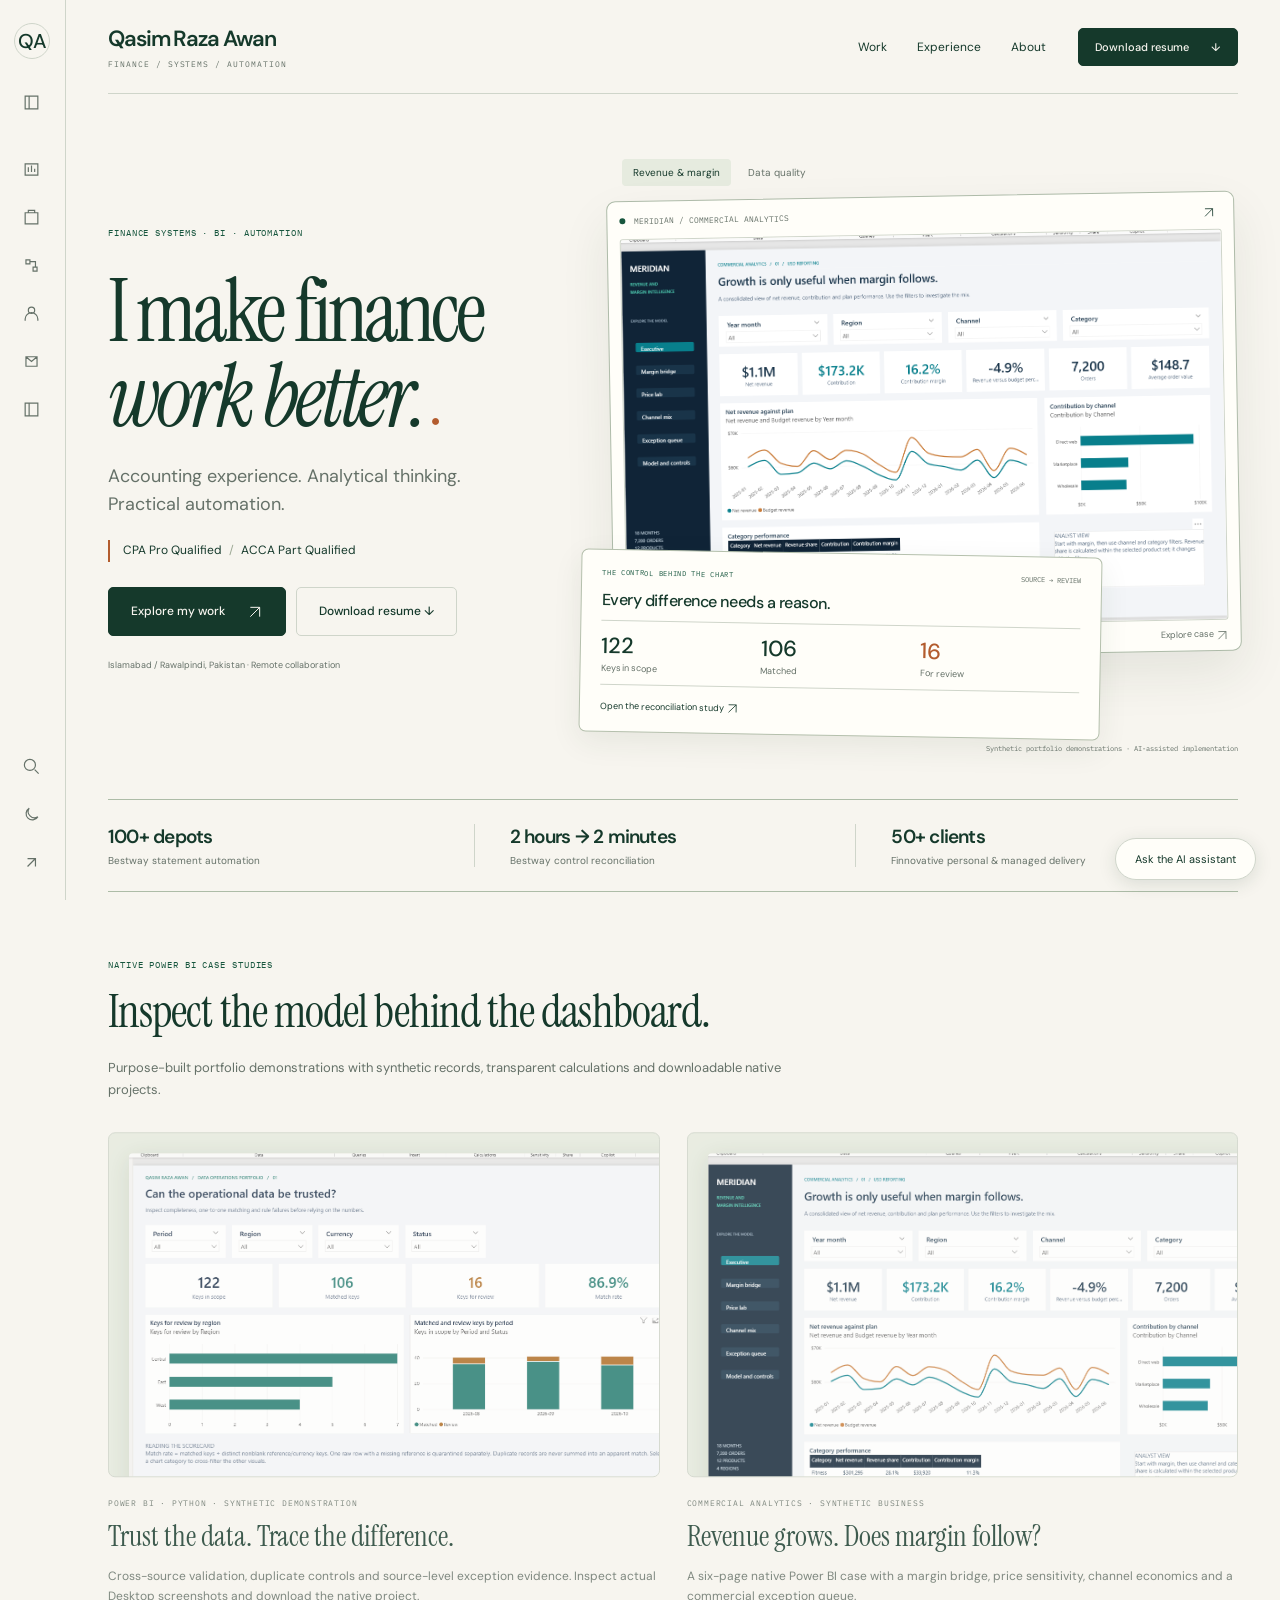
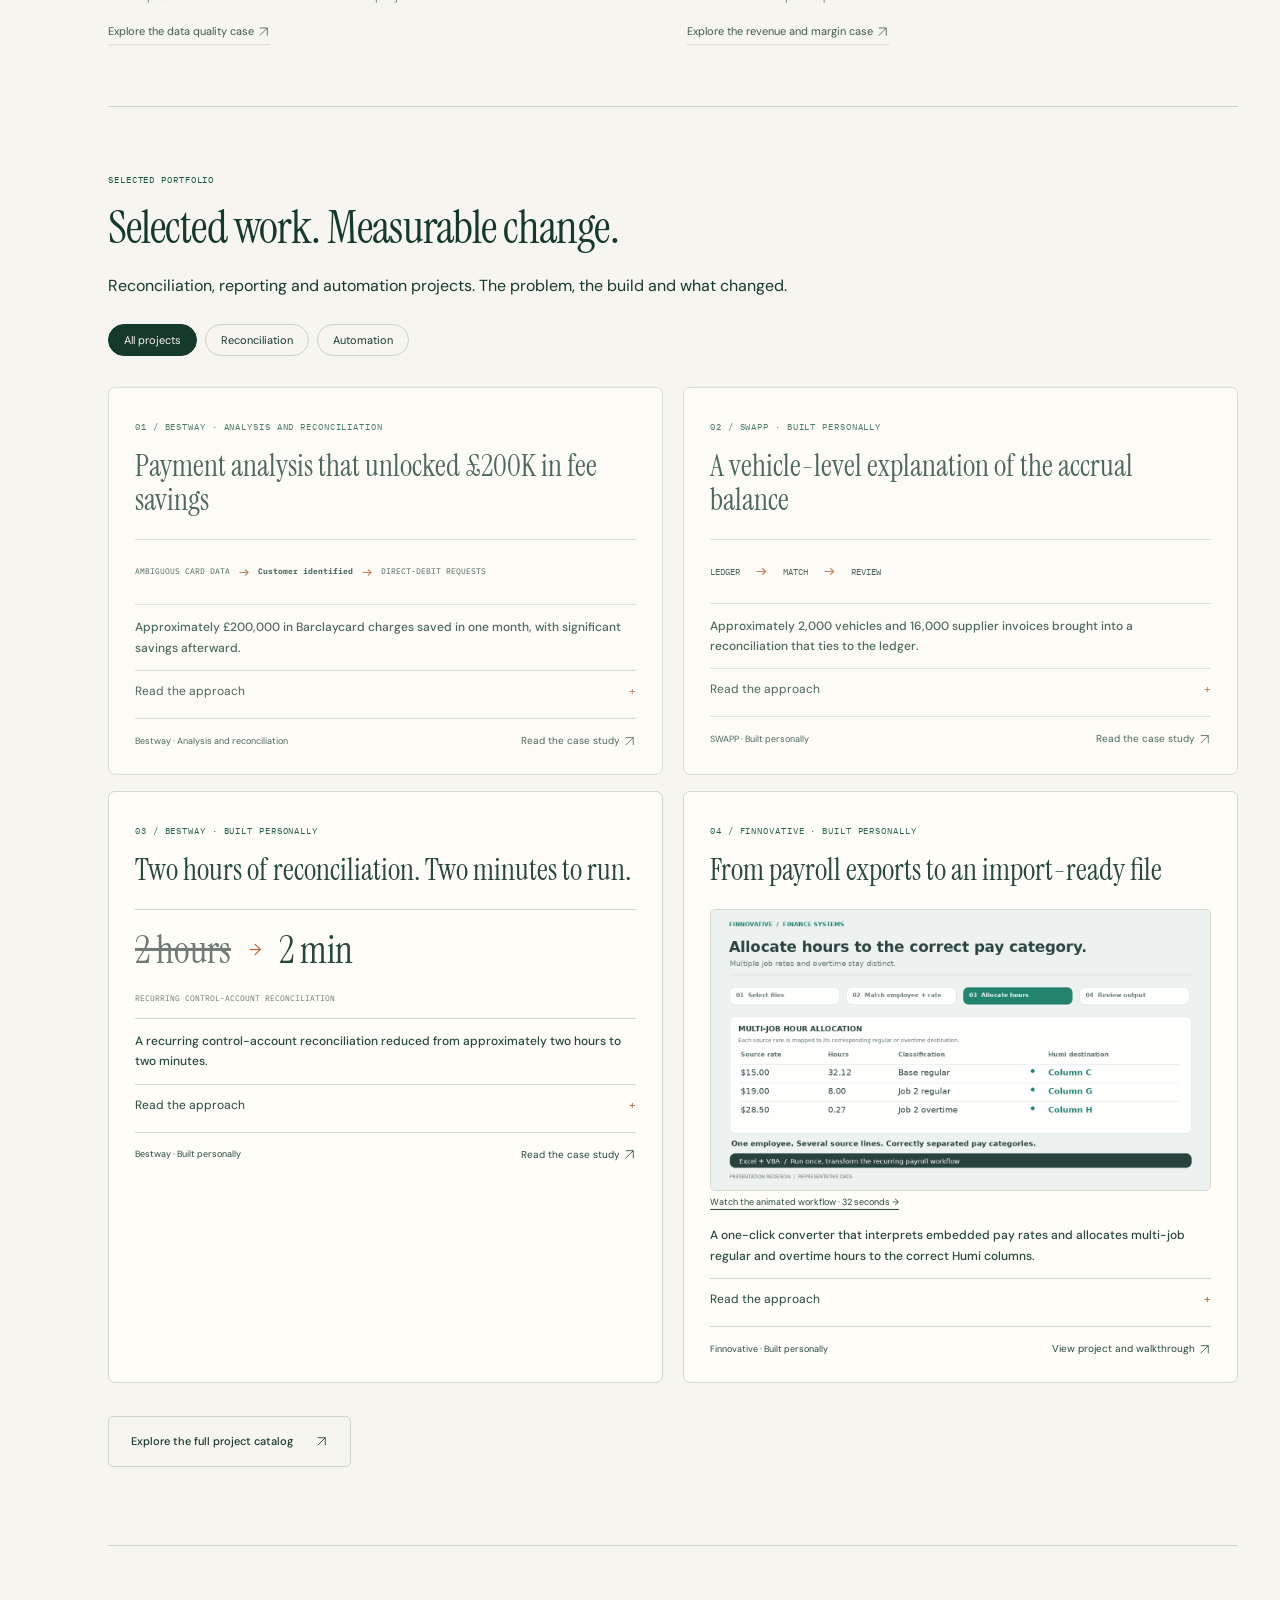
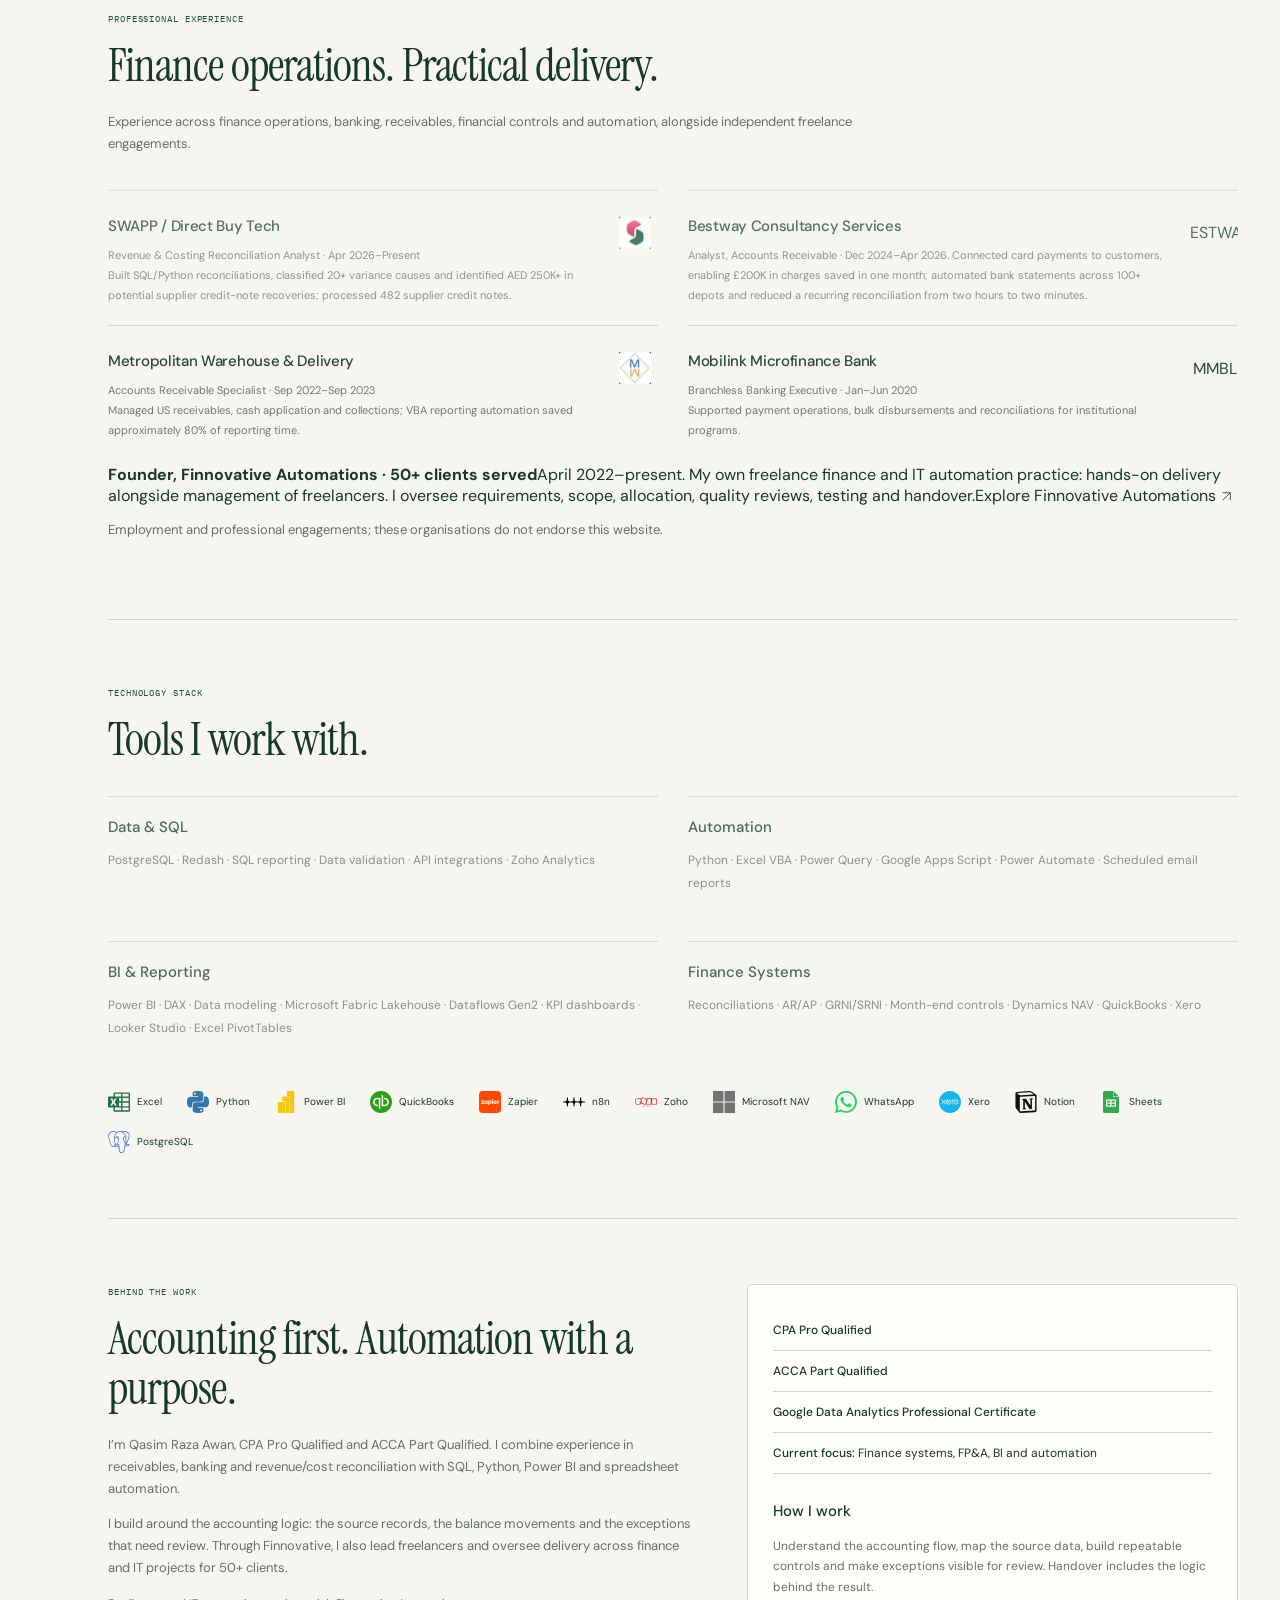
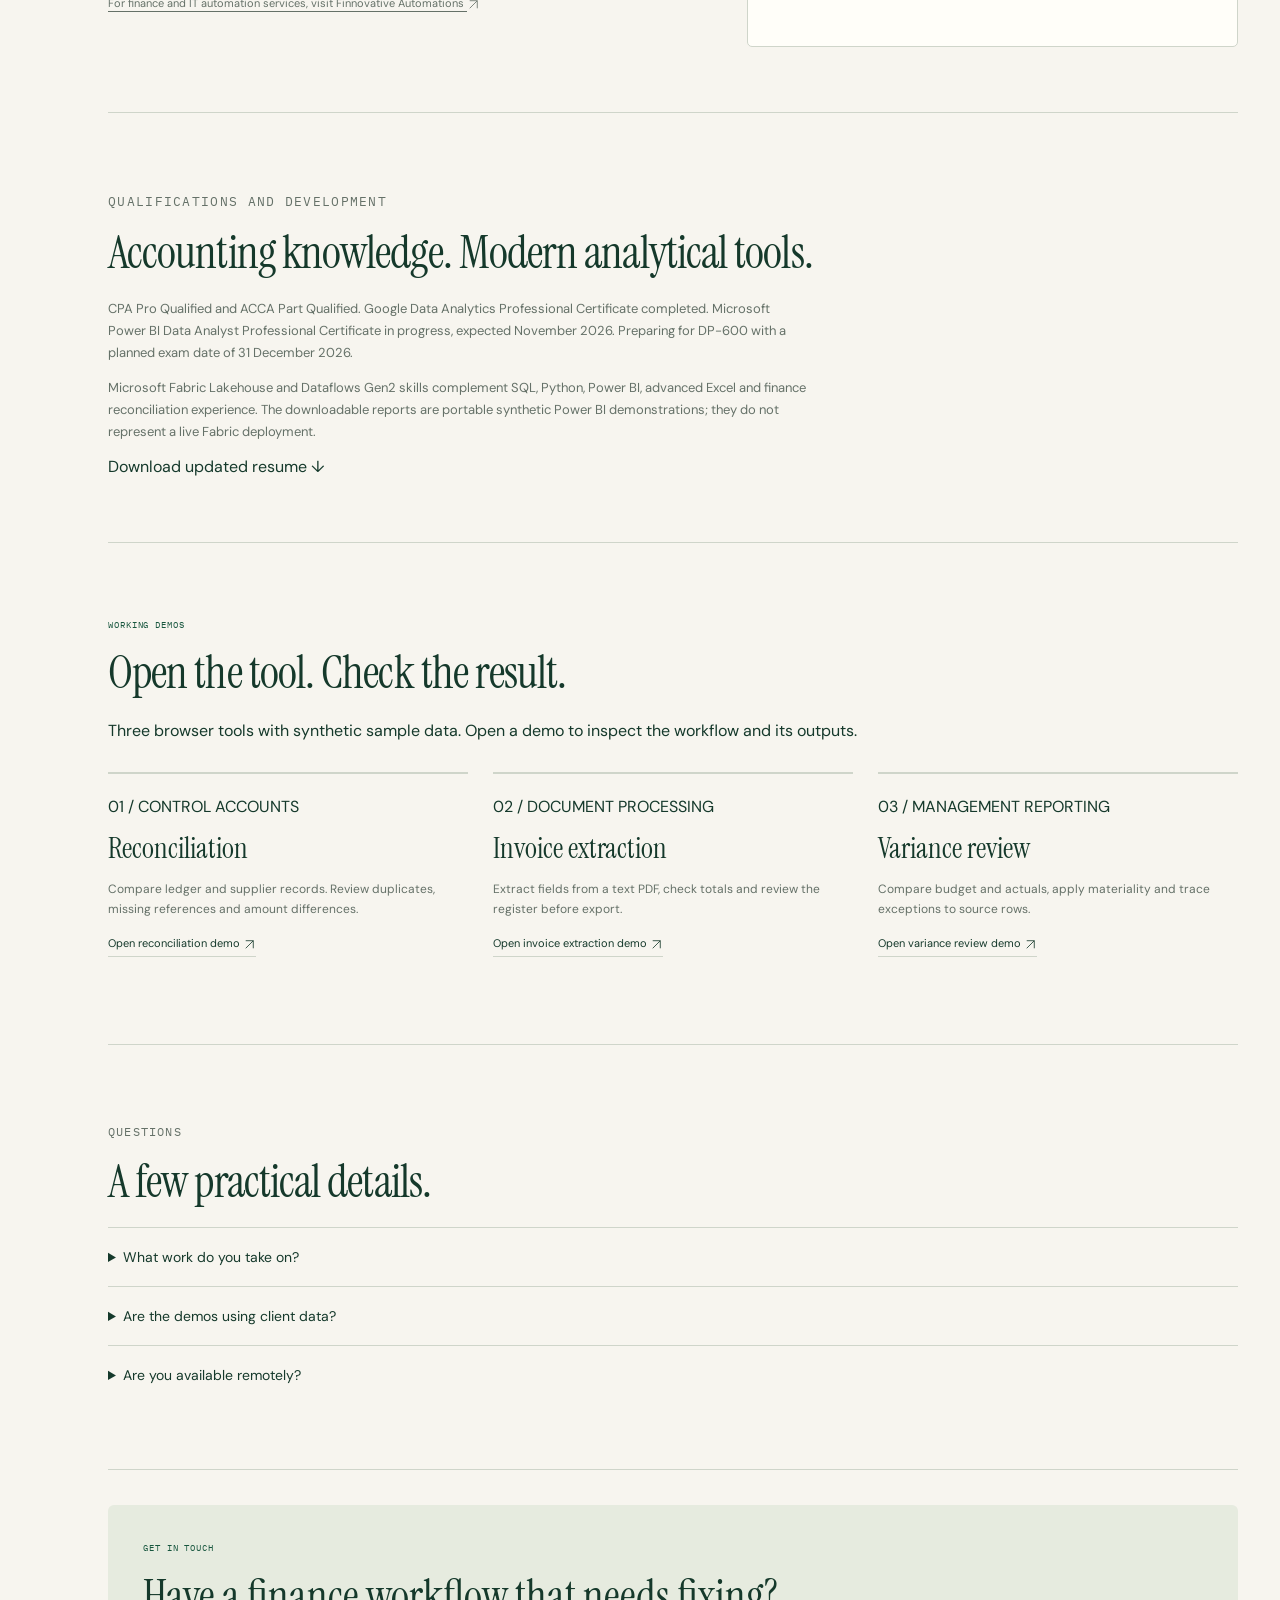
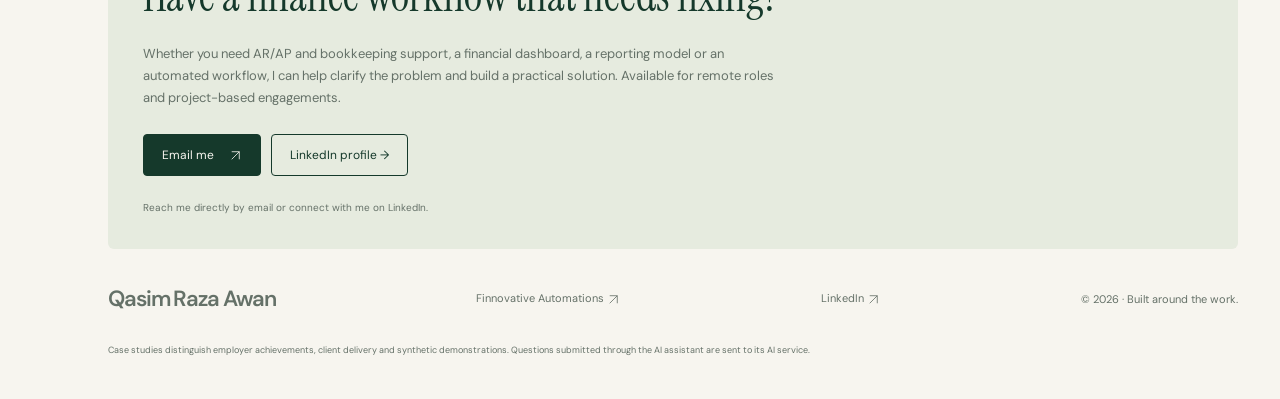
==== commit d291045a: "Refresh personal portfolio typography, add shared collapsible rails and dark mode, expand resume" ====
--- a/index.html
+++ b/index.html
@@ -1,8 +1,7 @@
-<!doctype html>
-<html lang="en" data-brand="personal" class="dock-collapsed light-mode"><head><meta charset="utf-8"><meta name="viewport" content="width=device-width,initial-scale=1"><meta name="theme-color" content="#080c14"><title>Qasim Raza Awan | Finance Systems &amp; Automation</title><meta name="description" content="CPA Pro qualified finance and automation professional. Reconciliation, SQL, Python, Power BI and Excel automation."><link rel="preconnect" href="https://fonts.googleapis.com"><link rel="preconnect" href="https://fonts.gstatic.com" crossorigin><link href="https://fonts.googleapis.com/css2?family=Plus+Jakarta+Sans:wght@400;500;600;700&amp;family=JetBrains+Mono:wght@400;500&amp;display=swap" rel="stylesheet"><script>try{const b=document.documentElement.dataset.brand;const t=localStorage.getItem('qaf-theme-'+b)||(b==='personal'?'light':'dark');document.documentElement.classList.toggle('light-mode',t==='light');}catch{document.documentElement.classList.toggle('light-mode',document.documentElement.dataset.brand==='personal');}</script><link rel="stylesheet" href="modern.css?v=20261107-final"><link rel="stylesheet" href="personal-spacing.css?v=20261109-studio"><link rel="stylesheet" href="studio.css?v=20261109"><link rel="stylesheet" href="personal-art.css?v=20261109-ui"><link rel="stylesheet" href="career-update.css?v=20261113"><link rel="stylesheet" href="editorial.css?v=20261113"><link rel="stylesheet" href="analytics-cases.css?v=20261115"></head><body class="command-site personal-command"><div class="scroll-progress" aria-hidden="true"><i></i></div><a class="skip" href="#main">Skip to content</a><aside class="side-dock"><a class="dock-brand" href="#top" aria-label="Back to top">QA</a><nav aria-label="Section navigation"><a href="#work" title="Projects" aria-label="Projects"><svg viewBox="0 0 24 24" aria-hidden="true"><path d="M3 8h18v12H3zM8 8V4h8v4M3 12h18"></path></svg><span>Projects</span></a><a href="#demonstrations" title="Reports &amp; demos" aria-label="Reports &amp; demos"><svg viewBox="0 0 24 24" aria-hidden="true"><path d="M3 4h18v15H3zM7 15v-4m5 4V8m5 7v-6"></path></svg><span>Reports &amp; demos</span></a><a href="#experience" title="Experience" aria-label="Experience"><svg viewBox="0 0 24 24" aria-hidden="true"><path d="M3 9l9-6 9 6M5 10v8m7-8v8m7-8v8M3 21h18"></path></svg><span>Experience</span></a><a href="#expertise" title="Expertise" aria-label="Expertise"><svg viewBox="0 0 24 24" aria-hidden="true"><path d="M3 5h6v6H3zM15 5h6v6h-6zM9 8h6M6 11v7h12v-7M9 18h6"></path></svg><span>Expertise</span></a><a href="#about" title="About" aria-label="About"><svg viewBox="0 0 24 24" aria-hidden="true"><path d="M12 12a4 4 0 1 0 0-8 4 4 0 0 0 0 8zM4 21v-2a8 8 0 0 1 16 0v2"></path></svg><span>About</span></a><a href="#faq" title="Questions" aria-label="Questions"><svg viewBox="0 0 24 24" aria-hidden="true"><path d="M9 8a3 3 0 1 1 5 2c-2 1-2 2-2 4m0 3v1M3 3h18v18H3z"></path></svg><span>Questions</span></a></nav><a class="dock-contact" href="#contact">Let’s talk ↗</a></aside><div class="site-shell"><header class="topbar"><a class="brand" href="#top"><b class="brand-icon">QA</b><span>Qasim Raza Awan<small>FINANCE &amp; AUTOMATION</small></span></a><button class="nav-toggle" id="menu-toggle" aria-controls="main-navigation" aria-expanded="false" aria-label="Open navigation" type="button">Menu</button><nav id="main-navigation" aria-label="Main navigation"><a href="#work">Selected work</a><a href="#power-bi-cases">Power BI</a><a href="#demonstrations">Demos</a><a href="#experience">Experience</a><a href="#about">About</a></nav><a class="button" href="#contact">Let’s connect ↗</a><div class="header-tools"><button type="button" id="search-open" aria-label="Search this website" aria-haspopup="dialog"><svg viewBox="0 0 24 24" aria-hidden="true"><circle cx="10" cy="10" r="6"></circle><path d="m15 15 5 5"></path></svg></button><button type="button" id="theme-toggle" aria-label="Switch to light mode" aria-pressed="false"><svg viewBox="0 0 24 24" aria-hidden="true"><circle cx="12" cy="12" r="4"></circle><path d="M12 1v3m0 16v3M1 12h3m16 0h3M4 4l2 2m12 12 2 2M4 20l2-2M18 6l2-2"></path></svg></button></div></header><main id="main"><section class="command-hero" id="top"><div class="hero-copy"><p class="eyebrow hero-qualification">CPA Pro Qualified · ACCA Part Qualified</p><h1>Qasim Raza<br><em>Awan.</em></h1><h2>Finance expertise.<br>Less manual work.</h2><p>I investigate difficult financial data, build repeatable controls and lead automation projects—from accounting logic to working systems.</p><div class="actions"><a class="button" href="#work">View my projects ↗</a><a class="button secondary" href="downloads/Qasim_Raza_Awan_Resume.pdf?v=20261115" download>Download resume ↓</a></div><p class="hero-note">Finance operations · Financial analytics · AI &amp; workflow automation<br>Based in Pakistan. Working remotely.</p></div><div class="hero-workbench" aria-label="Illustrative finance workspace using synthetic data"><div class="bench-label"><span>THE WORK, IN MOTION</span><span>ILLUSTRATIVE DATA</span></div><div class="bench-frame"><div class="bench-top"><span class="bench-mark">ƒ</span><div><strong>Reconciliation workspace</strong><small>SOURCE RECORDS / CONTROL ACCOUNT</small></div><span class="bench-live"><i></i>Review ready</span></div><div class="bench-summary"><div><small>SOURCE RECORDS</small><strong>03</strong></div><div><small>MATCHED</small><strong>02<span>✓</span></strong></div><div class="bench-exception"><small>FOR REVIEW</small><strong>01<span>↗</span></strong></div></div><div class="bench-table"><div class="bench-row bench-head"><span>REFERENCE</span><span>LEDGER</span><span>SUPPLIER</span><span>RESULT</span></div><div class="bench-row" style="--row:0"><span>INV-1042</span><span>1,200.00</span><span>1,200.00</span><b class="matched">MATCHED</b></div><div class="bench-row exception-row" style="--row:1"><span>INV-1043</span><span>750.00</span><span>725.00</span><b>25.00 / REVIEW</b></div><div class="bench-row" style="--row:2"><span>INV-1044</span><span>480.00</span><span>480.00</span><b class="matched">MATCHED</b></div><div class="bench-scan" aria-hidden="true"></div></div><div class="bench-bottom"><div class="bench-signal" aria-hidden="true"><i></i><i></i><i></i><i></i><i></i><i></i><i></i></div><div><span>TRACE THE DIFFERENCE.</span><strong>Keep the balance explainable.</strong></div><span class="bench-arrow" aria-hidden="true">↗</span></div></div><div class="bench-foot"><span>01 SOURCE</span><i></i><span>02 VALIDATE</span><i></i><span>03 REVIEW</span></div></div><section class="impact-grid" aria-label="Professional impact"><div><strong>£200K</strong><span>Barclaycard charges saved in one month · Bestway</span></div><div><strong>100+</strong><span>Depots covered by bank-statement automation</span></div><div><strong>2 min</strong><span>Control-account reconciliation, down from 2 hours</span></div></section></section><section class="section" id="work" data-index="01"><div class="section-head"><div><div class="eyebrow">Selected portfolio</div><h2>Selected work. Measurable change.</h2><p class="intro">Reconciliation, reporting and automation projects. The problem, the build and what changed.</p></div></div><div aria-label="Filter projects" class="filters" id="filters"><button class="filter active" data-filter="all" aria-pressed="true" type="button">All projects</button><button class="filter" data-filter="recon" aria-pressed="false" type="button">Reconciliation</button><button class="filter" data-filter="automation" aria-pressed="false" type="button">Automation</button></div><div id="projects" class="project-grid career-project-grid"><article class="project featured-project studio-project" data-category="recon finance" data-feature="1"><span class="eyebrow">01 / Bestway · Analysis and reconciliation</span><h3>Payment analysis that unlocked £200K in fee savings</h3><div class="career-connection"><span>AMBIGUOUS CARD DATA</span><i>→</i><strong>Customer identified</strong><i>→</i><span>DIRECT-DEBIT REQUESTS</span></div><p class="project-result">Approximately £200,000 in Barclaycard charges saved in one month, with significant savings afterward.</p><details class="case-detail"><summary>Read the approach</summary><dl><dt>The problem</dt><dd>Ambiguous settlements prevented credit control from identifying the customers generating card-processing charges.</dd><dt>My contribution</dt><dd>Resolved the payment-attribution gap, giving the team a customer-level basis for direct-debit outreach and lower collection costs.</dd></dl></details><div class="project-bottom"><span>Bestway · Analysis and reconciliation</span><a href="projects/#barclaycard">Read the case study ↗</a></div></article><article class="project featured-project studio-project" data-category="recon automation" data-feature="2"><span class="eyebrow">02 / SWAPP · Built personally</span><h3>A vehicle-level explanation of the accrual balance</h3><div class="project-model"><span>LEDGER</span><i>→</i><span>MATCH</span><i>→</i><span>REVIEW</span></div><p class="project-result">Approximately 2,000 vehicles and 16,000 supplier invoices brought into a reconciliation that ties to the ledger.</p><details class="case-detail"><summary>Read the approach</summary><dl><dt>The problem</dt><dd>Supplier invoices and booking records did not fully explain the ledger balance.</dd><dt>My contribution</dt><dd>Matched ledger entries, monthly vehicle costs and supplier PDFs; assigned differences to timing, credit-note requests, write-offs, corrections or review.</dd></dl></details><div class="project-bottom"><span>SWAPP · Built personally</span><a href="projects/#supplier-reconciliation">Read the case study ↗</a></div></article><article class="project featured-project studio-project" data-category="recon automation" data-feature="3"><span class="eyebrow">03 / Bestway · Built personally</span><h3>Two hours of reconciliation. Two minutes to run.</h3><div class="project-time"><span>2 hours</span><i>→</i><strong>2 min</strong><small>RECURRING CONTROL-ACCOUNT RECONCILIATION</small></div><p class="project-result">A recurring control-account reconciliation reduced from approximately two hours to two minutes.</p><details class="case-detail"><summary>Read the approach</summary><dl><dt>The problem</dt><dd>Repeated manual matching made routine account reviews slow.</dd><dt>My contribution</dt><dd>Built repeatable Excel and Power Query preparation and matching, keeping differences visible for review.</dd></dl></details><div class="project-bottom"><span>Bestway · Built personally</span><a href="projects/#control-reconciliation">Read the case study ↗</a></div></article><article class="project featured-project studio-project" data-category="automation finance" data-feature="4"><span class="eyebrow">04 / Finnovative · Built personally</span><h3>From payroll exports to an import-ready file</h3><a href="projects/#payroll" class="payroll-feature-visual"><img src="project-media/editorial/payroll.png" alt="Multi-job payroll allocation: employee and rate matching into Humi pay categories" width="1280" height="720" loading="lazy"><span>Watch the animated workflow · 32 seconds →</span></a><p class="project-result">A one-click converter that interprets embedded pay rates and allocates multi-job regular and overtime hours to the correct Humi columns.</p><details class="case-detail"><summary>Read the approach</summary><dl><dt>The problem</dt><dd>Restaurant365 exports needed to be transformed into Humi payroll import format.</dd><dt>My contribution</dt><dd>Built an Excel/VBA processor to match employees, transform regular and overtime hours, and produce validated import-ready outputs.</dd></dl></details><div class="project-bottom"><span>Finnovative · Built personally</span><a href="projects/#payroll">View project and walkthrough ↗</a></div></article></div><p class="career-catalog-link"><a class="button secondary" href="projects/">Explore the full project catalog ↗</a></p></section><section class="section analytics-feature" id="power-bi-cases"><div class="eyebrow">NATIVE POWER BI CASE STUDIES</div><h2>Inspect the model behind the dashboard.</h2><p>Purpose-built portfolio demonstrations with synthetic records, transparent calculations and downloadable native projects.</p><div class="analytics-cards"><article class="analytics-card"><a href="projects/data-operations.html"><img src="project-media/data-operations/overview.png" alt="Native Power BI data quality overview with populated reconciliation results" width="1427" height="871" loading="lazy"></a><p class="eyebrow">POWER BI · PYTHON · SYNTHETIC DEMONSTRATION</p><h3>Trust the data. Trace the difference.</h3><p>Cross-source validation, duplicate controls and source-level exception evidence. Inspect actual Desktop screenshots and download the native project.</p><a href="projects/data-operations.html">Explore the data quality case ↗</a></article><article class="analytics-card"><a href="projects/meridian-margin.html" style="text-decoration:none"><img src="project-media/meridian/executive.png" alt="Meridian Power BI executive report" loading="lazy"></a><p class="eyebrow">COMMERCIAL ANALYTICS · SYNTHETIC BUSINESS</p><h3>Revenue grows. Does margin follow?</h3><p>A six-page native Power BI case with a margin bridge, price sensitivity, channel economics and a commercial exception queue.</p><a href="projects/meridian-margin.html">Explore the revenue and margin case ↗</a></article></div></section><section class="section" id="demonstrations" data-index="02"><div class="section-heading"><p class="eyebrow">WORKING DEMOS</p><h2>Open the tool. Check the result.</h2><p>Three browser tools with synthetic sample data. Open a demo to inspect the workflow and its outputs.</p></div><div class="demo-link-grid"><article class="direct-demo" data-demo-number="01"><span>01 / CONTROL ACCOUNTS</span><h3>Reconciliation</h3><p>Compare ledger and supplier records. Review duplicates, missing references and amount differences.</p><a href="products/?app=reconciliation">Open reconciliation demo ↗</a></article><article class="direct-demo" data-demo-number="02"><span>02 / DOCUMENT PROCESSING</span><h3>Invoice extraction</h3><p>Extract fields from a text PDF, check totals and review the register before export.</p><a href="products/?app=invoice">Open invoice extraction demo ↗</a></article><article class="direct-demo" data-demo-number="03"><span>03 / MANAGEMENT REPORTING</span><h3>Variance review</h3><p>Compare budget and actuals, apply materiality and trace exceptions to source rows.</p><a href="products/?app=variance">Open variance review demo ↗</a></article></div></section><section class="section" id="experience" data-index="03"><div class="eyebrow">PROFESSIONAL EXPERIENCE</div><h2>Finance operations. Practical delivery.</h2><p style="color:var(--muted);max-width:760px">Experience across finance operations, banking, receivables, financial controls and automation, alongside independent freelance engagements.</p><div class="company-grid">
+<!doctype html><html lang="en" data-brand="personal" data-theme="light"><head><meta charset="utf-8"><meta name="viewport" content="width=device-width,initial-scale=1"><meta name="theme-color" content="#f7f5ef"><title>Qasim Raza Awan | Finance Systems, BI & Automation</title><meta name="description" content="Finance experience, analytical thinking and practical automation. Explore Qasim's reconciliation, Power BI, Microsoft Fabric, SQL, Python and Excel work."><link rel="stylesheet" href="ui/personal.css?v=20261115b"><link rel="stylesheet" href="ui/shell.css?v=20261115b"><script>try{document.documentElement.dataset.theme=localStorage.getItem('qaf-theme-personal')||'light';document.documentElement.dataset.rail=localStorage.getItem('qaf-rail-personal')||'collapsed';}catch{}</script></head><body><a class="skip" href="#main">Skip to content</a><aside class="portfolio-rail" id="portfolio-rail" aria-label="Portfolio navigation"><a class="rail-brand" href="#top" aria-label="Back to top">QA</a><button class="rail-toggle" aria-label="Expand sidebar" aria-expanded="false" aria-controls="rail-links"><svg viewBox="0 0 24 24" fill="none" stroke="currentColor" stroke-width="1.5" aria-hidden="true"><path d="M4 4h16v16H4zM9 4v16"/></svg><span>Expand sidebar</span></button><nav id="rail-links"><a href="#power-bi-cases" aria-label="Power BI studies" title="Power BI studies"><svg viewBox="0 0 24 24" fill="none" stroke="currentColor" stroke-width="1.5" aria-hidden="true"><path d="M4 5h16v14H4zM8 15V9m4 6V7m4 8v-4"/></svg><span>Power BI studies</span></a><a href="#work" aria-label="Selected projects" title="Selected projects"><svg viewBox="0 0 24 24" fill="none" stroke="currentColor" stroke-width="1.5" aria-hidden="true"><path d="M4 6h16v14H4zM8 6V3h8v3"/></svg><span>Selected projects</span></a><a href="#experience" aria-label="Experience" title="Experience"><svg viewBox="0 0 24 24" fill="none" stroke="currentColor" stroke-width="1.5" aria-hidden="true"><path d="M5 5h5v5H5zM14 14h5v5h-5zM10 7h7v7"/></svg><span>Experience</span></a><a href="#expertise" aria-label="Expertise" title="Expertise"><svg viewBox="0 0 24 24" fill="none" stroke="currentColor" stroke-width="1.5" aria-hidden="true"><path d="M12 12a4 4 0 1 0 0-8 4 4 0 0 0 0 8zM4 21v-2a8 8 0 0 1 16 0v2"/></svg><span>Expertise</span></a><a href="#about" aria-label="About" title="About"><svg viewBox="0 0 24 24" fill="none" stroke="currentColor" stroke-width="1.5" aria-hidden="true"><path d="M5 6h14v12H5zM5 6l7 6 7-6"/></svg><span>About</span></a><a href="#contact" aria-label="Contact" title="Contact"><svg viewBox="0 0 24 24" fill="none" stroke="currentColor" stroke-width="1.5" aria-hidden="true"><path d="M4 4h16v16H4zM9 4v16"/></svg><span>Contact</span></a></nav><div class="rail-bottom"><button class="search-open" aria-label="Search portfolio"><svg viewBox="0 0 24 24" fill="none" stroke="currentColor" stroke-width="1.5" aria-hidden="true"><path d="M16 16l5 5M10 17a7 7 0 1 0 0-14 7 7 0 0 0 0 14"/></svg><span>Search / Ctrl K</span></button><button class="theme-toggle" aria-label="Switch to dark mode"><svg viewBox="0 0 24 24" fill="none" stroke="currentColor" stroke-width="1.5" aria-hidden="true"><path d="M20 15a8 8 0 0 1-11-11 8 8 0 1 0 11 11z"/></svg><span>Dark mode</span></button><a href="finnovative/" aria-label="Company website"><svg viewBox="0 0 24 24" fill="none" stroke="currentColor" stroke-width="1.5" aria-hidden="true"><path d="M7 17 17 7M7 7h10v10"/></svg><span>Finnovative</span></a></div></aside><div class="site-content"><header class="personal-header"><a class="name" href="#top">Qasim Raza Awan<span>FINANCE / SYSTEMS / AUTOMATION</span></a><nav aria-label="Main navigation"><a href="#power-bi-cases">Work</a><a href="#experience">Experience</a><a href="#about">About</a></nav><a class="button small" href="downloads/Qasim_Raza_Awan_Resume.pdf?v=20261115b" download>Download resume <span>↓</span></a><button class="mobile-theme theme-toggle" aria-label="Switch to dark mode">◐</button></header><main id="main"><section class="analyst-hero" id="top"><div class="hero-copy"><p class="eyebrow">FINANCE SYSTEMS · BI · AUTOMATION</p><h1>I make finance<br><em>work better.</em><span class="accent-dot" aria-hidden="true">●</span></h1><p class="hero-description">Accounting experience. Analytical thinking.<br>Practical automation.</p><p class="hero-credentials">CPA Pro Qualified <span> / </span> ACCA Part Qualified</p><div class="hero-actions"><a class="button" href="#power-bi-cases">Explore my work <span><svg class="inline-arrow" viewBox="0 0 24 24" fill="none" stroke="currentColor" stroke-width="1.5" aria-hidden="true"><path d="M5 19 19 5M5 5h14v14"/></svg></span></a><a class="button secondary" href="downloads/Qasim_Raza_Awan_Resume.pdf?v=20261115b" download>Download resume ↓</a></div><p class="location">Islamabad / Rawalpindi, Pakistan · Remote collaboration</p></div><div class="hero-reports" data-reveal><div class="report-tabs" role="tablist" aria-label="Featured report"><button id="tab-margin" role="tab" aria-selected="true" aria-controls="hero-report" data-report-preview="margin">Revenue & margin</button><button id="tab-quality" role="tab" aria-selected="false" aria-controls="hero-report" data-report-preview="quality" tabindex="-1">Data quality</button></div><div class="report-window" id="hero-report" role="tabpanel" aria-labelledby="tab-margin"><div class="window-head"><span class="window-dot"></span><span id="hero-report-label">MERIDIAN / COMMERCIAL ANALYTICS</span><button class="expand-report" data-enlarge="#hero-report-img" aria-label="Enlarge report screenshot"><svg class="inline-arrow" viewBox="0 0 24 24" fill="none" stroke="currentColor" stroke-width="1.5" aria-hidden="true"><path d="M5 19 19 5M5 5h14v14"/></svg></button></div><img id="hero-report-img" src="project-media/meridian/executive.png" alt="Meridian Power BI executive report showing revenue, contribution and budget comparisons" width="1317" height="854"><div class="window-foot"><span>ACTUAL POWER BI DESKTOP CAPTURE</span><a id="hero-case-link" href="projects/meridian-margin.html">Explore case <svg class="inline-arrow" viewBox="0 0 24 24" fill="none" stroke="currentColor" stroke-width="1.5" aria-hidden="true"><path d="M5 19 19 5M5 5h14v14"/></svg></a></div></div><div class="evidence-card"><div><span class="eyebrow">THE CONTROL BEHIND THE CHART</span><span class="small-indicator">SOURCE → REVIEW</span></div><h3>Every difference needs a reason.</h3><div class="evidence-stats"><span><strong>122</strong>Keys in scope</span><span><strong>106</strong>Matched</span><span><strong>16</strong>For review</span></div><a href="projects/data-operations.html">Open the reconciliation study <svg class="inline-arrow" viewBox="0 0 24 24" fill="none" stroke="currentColor" stroke-width="1.5" aria-hidden="true"><path d="M5 19 19 5M5 5h14v14"/></svg></a></div><p class="synthetic-caption">Synthetic portfolio demonstrations · AI-assisted implementation</p></div></section><div class="personal-proof"><div><strong>100+ depots</strong><span>Bestway statement automation</span></div><div><strong>2 hours → 2 minutes</strong><span>Bestway control reconciliation</span></div><div><strong>50+ clients</strong><span>Finnovative personal & managed delivery</span></div></div><section class="section analytics-feature" id="power-bi-cases"><div class="eyebrow">NATIVE POWER BI CASE STUDIES</div><h2>Inspect the model behind the dashboard.</h2><p>Purpose-built portfolio demonstrations with synthetic records, transparent calculations and downloadable native projects.</p><div class="analytics-cards"><article class="analytics-card"><a href="projects/data-operations.html"><img src="project-media/data-operations/overview.png" alt="Native Power BI data quality overview with populated reconciliation results" width="1427" height="871" loading="lazy"></a><p class="eyebrow">POWER BI · PYTHON · SYNTHETIC DEMONSTRATION</p><h3>Trust the data. Trace the difference.</h3><p>Cross-source validation, duplicate controls and source-level exception evidence. Inspect actual Desktop screenshots and download the native project.</p><a href="projects/data-operations.html">Explore the data quality case <svg class="inline-arrow" viewBox="0 0 24 24" fill="none" stroke="currentColor" stroke-width="1.5" aria-hidden="true"><path d="M5 19 19 5M5 5h14v14"/></svg></a></article><article class="analytics-card"><a href="projects/meridian-margin.html" style="text-decoration:none"><img src="project-media/meridian/executive.png" alt="Meridian Power BI executive report" loading="lazy"></a><p class="eyebrow">COMMERCIAL ANALYTICS · SYNTHETIC BUSINESS</p><h3>Revenue grows. Does margin follow?</h3><p>A six-page native Power BI case with a margin bridge, price sensitivity, channel economics and a commercial exception queue.</p><a href="projects/meridian-margin.html">Explore the revenue and margin case <svg class="inline-arrow" viewBox="0 0 24 24" fill="none" stroke="currentColor" stroke-width="1.5" aria-hidden="true"><path d="M5 19 19 5M5 5h14v14"/></svg></a></article></div></section><section class="section" id="work" data-index="01"><div class="section-head"><div><div class="eyebrow">Selected portfolio</div><h2>Selected work. Measurable change.</h2><p class="intro">Reconciliation, reporting and automation projects. The problem, the build and what changed.</p></div></div><div aria-label="Filter projects" class="filters" id="filters"><button class="filter active" data-filter="all" aria-pressed="true" type="button">All projects</button><button class="filter" data-filter="recon" aria-pressed="false" type="button">Reconciliation</button><button class="filter" data-filter="automation" aria-pressed="false" type="button">Automation</button></div><div id="projects" class="project-grid career-project-grid"><article class="project featured-project studio-project" data-category="recon finance" data-feature="1"><span class="eyebrow">01 / Bestway · Analysis and reconciliation</span><h3>Payment analysis that unlocked £200K in fee savings</h3><div class="career-connection"><span>AMBIGUOUS CARD DATA</span><i>→</i><strong>Customer identified</strong><i>→</i><span>DIRECT-DEBIT REQUESTS</span></div><p class="project-result">Approximately £200,000 in Barclaycard charges saved in one month, with significant savings afterward.</p><details class="case-detail"><summary>Read the approach</summary><dl><dt>The problem</dt><dd>Ambiguous settlements prevented credit control from identifying the customers generating card-processing charges.</dd><dt>My contribution</dt><dd>Resolved the payment-attribution gap, giving the team a customer-level basis for direct-debit outreach and lower collection costs.</dd></dl></details><div class="project-bottom"><span>Bestway · Analysis and reconciliation</span><a href="projects/#barclaycard">Read the case study <svg class="inline-arrow" viewBox="0 0 24 24" fill="none" stroke="currentColor" stroke-width="1.5" aria-hidden="true"><path d="M5 19 19 5M5 5h14v14"/></svg></a></div></article><article class="project featured-project studio-project" data-category="recon automation" data-feature="2"><span class="eyebrow">02 / SWAPP · Built personally</span><h3>A vehicle-level explanation of the accrual balance</h3><div class="project-model"><span>LEDGER</span><i>→</i><span>MATCH</span><i>→</i><span>REVIEW</span></div><p class="project-result">Approximately 2,000 vehicles and 16,000 supplier invoices brought into a reconciliation that ties to the ledger.</p><details class="case-detail"><summary>Read the approach</summary><dl><dt>The problem</dt><dd>Supplier invoices and booking records did not fully explain the ledger balance.</dd><dt>My contribution</dt><dd>Matched ledger entries, monthly vehicle costs and supplier PDFs; assigned differences to timing, credit-note requests, write-offs, corrections or review.</dd></dl></details><div class="project-bottom"><span>SWAPP · Built personally</span><a href="projects/#supplier-reconciliation">Read the case study <svg class="inline-arrow" viewBox="0 0 24 24" fill="none" stroke="currentColor" stroke-width="1.5" aria-hidden="true"><path d="M5 19 19 5M5 5h14v14"/></svg></a></div></article><article class="project featured-project studio-project" data-category="recon automation" data-feature="3"><span class="eyebrow">03 / Bestway · Built personally</span><h3>Two hours of reconciliation. Two minutes to run.</h3><div class="project-time"><span>2 hours</span><i>→</i><strong>2 min</strong><small>RECURRING CONTROL-ACCOUNT RECONCILIATION</small></div><p class="project-result">A recurring control-account reconciliation reduced from approximately two hours to two minutes.</p><details class="case-detail"><summary>Read the approach</summary><dl><dt>The problem</dt><dd>Repeated manual matching made routine account reviews slow.</dd><dt>My contribution</dt><dd>Built repeatable Excel and Power Query preparation and matching, keeping differences visible for review.</dd></dl></details><div class="project-bottom"><span>Bestway · Built personally</span><a href="projects/#control-reconciliation">Read the case study <svg class="inline-arrow" viewBox="0 0 24 24" fill="none" stroke="currentColor" stroke-width="1.5" aria-hidden="true"><path d="M5 19 19 5M5 5h14v14"/></svg></a></div></article><article class="project featured-project studio-project" data-category="automation finance" data-feature="4"><span class="eyebrow">04 / Finnovative · Built personally</span><h3>From payroll exports to an import-ready file</h3><a href="projects/#payroll" class="payroll-feature-visual"><img src="project-media/editorial/payroll.png" alt="Multi-job payroll allocation: employee and rate matching into Humi pay categories" width="1280" height="720" loading="lazy"><span>Watch the animated workflow · 32 seconds →</span></a><p class="project-result">A one-click converter that interprets embedded pay rates and allocates multi-job regular and overtime hours to the correct Humi columns.</p><details class="case-detail"><summary>Read the approach</summary><dl><dt>The problem</dt><dd>Restaurant365 exports needed to be transformed into Humi payroll import format.</dd><dt>My contribution</dt><dd>Built an Excel/VBA processor to match employees, transform regular and overtime hours, and produce Humi-ready outputs for manual review.</dd></dl></details><div class="project-bottom"><span>Finnovative · Built personally</span><a href="projects/#payroll">View project and walkthrough <svg class="inline-arrow" viewBox="0 0 24 24" fill="none" stroke="currentColor" stroke-width="1.5" aria-hidden="true"><path d="M5 19 19 5M5 5h14v14"/></svg></a></div></article></div><p class="career-catalog-link"><a class="button secondary" href="projects/">Explore the full project catalog <svg class="inline-arrow" viewBox="0 0 24 24" fill="none" stroke="currentColor" stroke-width="1.5" aria-hidden="true"><path d="M5 19 19 5M5 5h14v14"/></svg></a></p></section><section class="section" id="experience" data-index="03"><div class="eyebrow">PROFESSIONAL EXPERIENCE</div><h2>Finance operations. Practical delivery.</h2><p style="color:var(--muted);max-width:760px">Experience across finance operations, banking, receivables, financial controls and automation, alongside independent freelance engagements.</p><div class="company-grid">
 <div class="company-tile"><div class="company-mark"><img src="[data-uri]" width="96" height="48" alt="SWAPP company logo" loading="lazy" referrerpolicy="no-referrer" onerror="this.style.display='none';this.parentElement.append(document.createTextNode('SWAPP'))"></div><strong>SWAPP / Direct Buy Tech</strong><span>Revenue &amp; Costing Reconciliation Analyst · Apr 2026–Present<br>Built SQL/Python reconciliations, classified 20+ variance causes and identified AED 250K+ in potential supplier credit-note recoveries; processed 482 supplier credit notes.</span></div>
 <div class="company-tile"><div class="company-mark"><img src="https://www.google.com/s2/favicons?domain=bestwayconsultancy.com.pk&amp;sz=128" width="96" height="48" alt="BESTWAY company logo" loading="lazy" referrerpolicy="no-referrer" onerror="this.style.display='none';this.parentElement.append(document.createTextNode('BESTWAY'))"></div><strong>Bestway Consultancy Services</strong><span>Analyst, Accounts Receivable · Dec 2024–Apr 2026. Connected card payments to customers, enabling £200K in charges saved in one month; automated bank statements across 100+ depots and reduced a recurring reconciliation from two hours to two minutes.</span></div>
 <div class="company-tile"><div class="company-mark"><img src="[data-uri]" width="96" height="48" alt="MWD company logo" loading="lazy" referrerpolicy="no-referrer" onerror="this.style.display='none';this.parentElement.append(document.createTextNode('MWD'))"></div><strong>Metropolitan Warehouse &amp; Delivery</strong><span>Accounts Receivable Specialist · Sep 2022–Sep 2023<br>Managed US receivables, cash application and collections; VBA reporting automation saved approximately 80% of reporting time.</span></div>
 
 <div class="company-tile"><div class="company-mark"><img src="https://media.licdn.com/dms/image/v2/C4E0BAQHSGRjR9Aw03Q/company-logo_400_400/company-logo_400_400/0/1631316393559?e=2147483647&amp;t=ChtDQr979hwXGZw9QmD9qhri5VN_gNdvMyB7D-mBOeY&amp;v=beta" width="96" height="48" alt="MMBL company logo" loading="lazy" referrerpolicy="no-referrer" onerror="this.style.display='none';this.parentElement.append(document.createTextNode('MMBL'))"></div><strong>Mobilink Microfinance Bank</strong><span>Branchless Banking Executive · Jan–Jun 2020<br>Supported payment operations, bulk disbursements and reconciliations for institutional programs.</span></div>
-</div><div class="freelance-proof"><strong>Founder, Finnovative Automations · 50+ clients served</strong><span>April 2022–present. My own freelance finance and IT automation practice: hands-on delivery alongside management of freelancers. I oversee requirements, scope, allocation, quality reviews, testing and handover.</span><a href="finnovative/">Explore Finnovative Automations ↗</a></div><p class="experience-note">Employment and professional engagements; these organisations do not endorse this website.</p></section><section class="section" id="expertise" data-index="04"><div class="eyebrow">Technology stack</div><h2>Tools I work with.</h2><div class="skills"><div class="skill"><h3>Data &amp; SQL</h3><p>PostgreSQL · Redash · SQL reporting · Data validation · API integrations · Zoho Analytics</p></div><div class="skill"><h3>Automation</h3><p>Python · Excel VBA · Power Query · Google Apps Script · Power Automate · Scheduled email reports</p></div><div class="skill"><h3>BI &amp; Reporting</h3><p>Power BI · DAX · Data modeling · Microsoft Fabric Lakehouse · Dataflows Gen2 · KPI dashboards · Looker Studio · Excel PivotTables</p></div><div class="skill"><h3>Finance Systems</h3><p>Reconciliations · AR/AP · GRNI/SRNI · Month-end controls · Dynamics NAV · QuickBooks · Xero</p></div></div><div class="software-deck" aria-label="Software and integration examples"><span><img src="brand-assets/excel.svg" alt="" width="28" height="28" loading="lazy"><b>Excel</b></span><span><img src="brand-assets/python.svg" alt="" width="28" height="28" loading="lazy"><b>Python</b></span><span><img src="brand-assets/powerbi.svg" alt="" width="28" height="28" loading="lazy"><b>Power BI</b></span><span><img src="brand-assets/quickbooks.svg" alt="" width="28" height="28" loading="lazy"><b>QuickBooks</b></span><span><img src="brand-assets/zapier.svg" alt="" width="28" height="28" loading="lazy"><b>Zapier</b></span><span><img src="brand-assets/n8n.svg" alt="" width="28" height="28" loading="lazy"><b>n8n</b></span><span><img src="brand-assets/zoho.svg" alt="" width="28" height="28" loading="lazy"><b>Zoho</b></span><span><img src="brand-assets/dynamics-nav.svg" alt="" width="28" height="28" loading="lazy"><b>Microsoft NAV</b></span><span><img src="brand-assets/whatsapp.svg" alt="" width="28" height="28" loading="lazy"><b>WhatsApp</b></span><span><img src="brand-assets/xero.svg" alt="" width="28" height="28" loading="lazy"><b>Xero</b></span><span><img src="brand-assets/notion.svg" alt="" width="28" height="28" loading="lazy"><b>Notion</b></span><span><img src="brand-assets/sheets.svg" alt="" width="28" height="28" loading="lazy"><b>Sheets</b></span><span><img src="brand-assets/postgresql.svg" alt="" width="28" height="28" loading="lazy"><b>PostgreSQL</b></span></div></section><section class="section" id="about" data-index="05"><div class="about"><div><div class="eyebrow">Behind the work</div><h2>Accounting first. Automation with a purpose.</h2><p class="company-intro">I’m Qasim Raza Awan, CPA Pro Qualified and ACCA Part Qualified. I combine experience in receivables, banking and revenue/cost reconciliation with SQL, Python, Power BI and spreadsheet automation.</p><p>I build around the accounting logic: the source records, the balance movements and the exceptions that need review. Through Finnovative, I also lead freelancers and oversee delivery across finance and IT projects for 50+ clients.</p><p><a href="finnovative/">For finance and IT automation services, visit Finnovative Automations ↗</a></p></div><div class="credentials"><div><strong>CPA Pro Qualified</strong></div><div><strong>ACCA Part Qualified</strong></div><div><strong>Google Data Analytics Professional Certificate</strong></div><div><strong>Current focus:</strong> Finance systems, FP&amp;A, BI and automation</div><div class="about-process"><h3>How I work</h3><p>Understand the accounting flow, map the source data, build repeatable controls and make exceptions visible for review. Handover includes the logic behind the result.</p></div></div></div></section><div class="personal-closing"><section class="section faq-section" id="faq"><p class="eyebrow">QUESTIONS</p><h2>A few practical details.</h2><details><summary>What work do you take on?</summary><p>Finance systems, reconciliation, reporting, dashboards, spreadsheet tools and connected automation. Visit Finnovative Automations for customer support, voice and WhatsApp agent builds.</p></details><details><summary>Are the demos using client data?</summary><p>No. The linked tools use synthetic sample data. Client records, credentials and confidential business information are not published.</p></details><details><summary>Are you available remotely?</summary><p>Based in Pakistan and available for remote roles and project engagements. Contact me to discuss scope and timing.</p></details></section><section class="contact" id="contact"><div class="eyebrow">Get in touch</div><h2>Have a finance workflow that needs fixing?</h2><p>Whether you need AR/AP and bookkeeping support, a financial dashboard, a reporting model or an automated workflow, I can help clarify the problem and build a practical solution. Available for remote roles and project-based engagements.</p><div class="actions"><a class="btn primary" href="mailto:qraza543@gmail.com?subject=Portfolio%20inquiry" id="emailLink">Email me ↗</a><a class="btn secondary" href="https://www.linkedin.com/in/qasim-raza-awan/" id="linkedInLink" target="_blank" rel="noopener noreferrer">LinkedIn profile →</a></div><div class="hero-note">Reach me directly by email or connect with me on LinkedIn.</div></section></div><section class="analytics-feature" id="current-qualifications"><p class="eyebrow">QUALIFICATIONS AND DEVELOPMENT</p><h3>Accounting knowledge. Modern analytical tools.</h3><p>CPA Pro Qualified and ACCA Part Qualified. Google Data Analytics Professional Certificate completed. Microsoft Power BI Data Analyst Professional Certificate in progress, expected November 2026. Preparing for DP-600 with a planned exam date of 31 December 2026.</p><p>Microsoft Fabric Lakehouse and Dataflows Gen2 skills complement SQL, Python, Power BI, advanced Excel and finance reconciliation experience. The downloadable reports are portable synthetic Power BI demonstrations; they do not represent a live Fabric deployment.</p><a href="downloads/Qasim_Raza_Awan_Resume.pdf?v=20261115" download>Download updated resume ↓</a></section></main><footer class="command-footer"><div><a class="footer-brand" href="#top">Qasim Raza Awan</a><p>Finance expertise. Connected automation.</p></div><div><strong>Explore</strong><a href="#expertise">Services</a><a href="#demonstrations">Working demos</a><a href="#demonstrations">Reporting</a></div><div><strong>Connect</strong><a href="mailto:qraza543@gmail.com">qraza543@gmail.com</a><a href="finnovative/">Company website ↗</a><a href="#contact">Discuss a project</a></div><div><strong>Information</strong><a href="#faq">Questions</a><span>© <span id="year">2026</span></span><span>Illustrative data labelled throughout</span></div></footer></div><dialog id="site-search" aria-labelledby="search-title"><div class="search-head"><h2 id="search-title">Find a service or project</h2><button type="button" id="search-close" aria-label="Close search">×</button></div><label for="search-query">Search this page</label><input id="search-query" type="search" autocomplete="off" placeholder="Try reconciliation, voice or Power BI"><div id="search-results" aria-live="polite"></div><p>Ctrl / ⌘ K to search · Esc to close</p></dialog><a class="floating-contact" href="#contact" aria-label="Discuss a project" hidden="">Let’s talk <span>↗</span></a><button class="back-top" type="button" aria-label="Back to top" hidden>↑</button><script defer src="command-center.js?v=20261107-final"></script><script defer src="personal-art.js?v=20261109-ui"></script><script src="portfolio-assistant.js?v=20261113" defer></script></body></html>+</div><div class="freelance-proof"><strong>Founder, Finnovative Automations · 50+ clients served</strong><span>April 2022–present. My own freelance finance and IT automation practice: hands-on delivery alongside management of freelancers. I oversee requirements, scope, allocation, quality reviews, testing and handover.</span><a href="finnovative/">Explore Finnovative Automations <svg class="inline-arrow" viewBox="0 0 24 24" fill="none" stroke="currentColor" stroke-width="1.5" aria-hidden="true"><path d="M5 19 19 5M5 5h14v14"/></svg></a></div><p class="experience-note">Employment and professional engagements; these organisations do not endorse this website.</p></section><section class="section" id="expertise" data-index="04"><div class="eyebrow">Technology stack</div><h2>Tools I work with.</h2><div class="skills"><div class="skill"><h3>Data &amp; SQL</h3><p>PostgreSQL · Redash · SQL reporting · Data validation · API integrations · Zoho Analytics</p></div><div class="skill"><h3>Automation</h3><p>Python · Excel VBA · Power Query · Google Apps Script · Power Automate · Scheduled email reports</p></div><div class="skill"><h3>BI &amp; Reporting</h3><p>Power BI · DAX · Data modeling · Microsoft Fabric Lakehouse · Dataflows Gen2 · KPI dashboards · Looker Studio · Excel PivotTables</p></div><div class="skill"><h3>Finance Systems</h3><p>Reconciliations · AR/AP · GRNI/SRNI · Month-end controls · Dynamics NAV · QuickBooks · Xero</p></div></div><div class="software-deck" aria-label="Software and integration examples"><span><img src="brand-assets/excel.svg" alt="" width="28" height="28" loading="lazy"><b>Excel</b></span><span><img src="brand-assets/python.svg" alt="" width="28" height="28" loading="lazy"><b>Python</b></span><span><img src="brand-assets/powerbi.svg" alt="" width="28" height="28" loading="lazy"><b>Power BI</b></span><span><img src="brand-assets/quickbooks.svg" alt="" width="28" height="28" loading="lazy"><b>QuickBooks</b></span><span><img src="brand-assets/zapier.svg" alt="" width="28" height="28" loading="lazy"><b>Zapier</b></span><span><img src="brand-assets/n8n.svg" alt="" width="28" height="28" loading="lazy"><b>n8n</b></span><span><img src="brand-assets/zoho.svg" alt="" width="28" height="28" loading="lazy"><b>Zoho</b></span><span><img src="brand-assets/dynamics-nav.svg" alt="" width="28" height="28" loading="lazy"><b>Microsoft NAV</b></span><span><img src="brand-assets/whatsapp.svg" alt="" width="28" height="28" loading="lazy"><b>WhatsApp</b></span><span><img src="brand-assets/xero.svg" alt="" width="28" height="28" loading="lazy"><b>Xero</b></span><span><img src="brand-assets/notion.svg" alt="" width="28" height="28" loading="lazy"><b>Notion</b></span><span><img src="brand-assets/sheets.svg" alt="" width="28" height="28" loading="lazy"><b>Sheets</b></span><span><img src="brand-assets/postgresql.svg" alt="" width="28" height="28" loading="lazy"><b>PostgreSQL</b></span></div></section><section class="section" id="about" data-index="05"><div class="about"><div><div class="eyebrow">Behind the work</div><h2>Accounting first. Automation with a purpose.</h2><p class="company-intro">I’m Qasim Raza Awan, CPA Pro Qualified and ACCA Part Qualified. I combine experience in receivables, banking and revenue/cost reconciliation with SQL, Python, Power BI and spreadsheet automation.</p><p>I build around the accounting logic: the source records, the balance movements and the exceptions that need review. Through Finnovative, I also lead freelancers and oversee delivery across finance and IT projects for 50+ clients.</p><p><a href="finnovative/">For finance and IT automation services, visit Finnovative Automations <svg class="inline-arrow" viewBox="0 0 24 24" fill="none" stroke="currentColor" stroke-width="1.5" aria-hidden="true"><path d="M5 19 19 5M5 5h14v14"/></svg></a></p></div><div class="credentials"><div><strong>CPA Pro Qualified</strong></div><div><strong>ACCA Part Qualified</strong></div><div><strong>Google Data Analytics Professional Certificate</strong></div><div><strong>Current focus:</strong> Finance systems, FP&amp;A, BI and automation</div><div class="about-process"><h3>How I work</h3><p>Understand the accounting flow, map the source data, build repeatable controls and make exceptions visible for review. Handover includes the logic behind the result.</p></div></div></div></section><section class="analytics-feature" id="current-qualifications"><p class="eyebrow">QUALIFICATIONS AND DEVELOPMENT</p><h2>Accounting knowledge. Modern analytical tools.</h2><p>CPA Pro Qualified and ACCA Part Qualified. Google Data Analytics Professional Certificate completed. Microsoft Power BI Data Analyst Professional Certificate in progress, expected November 2026. Preparing for DP-600 with a planned exam date of 31 December 2026.</p><p>Microsoft Fabric Lakehouse and Dataflows Gen2 skills complement SQL, Python, Power BI, advanced Excel and finance reconciliation experience. The downloadable reports are portable synthetic Power BI demonstrations; they do not represent a live Fabric deployment.</p><a href="downloads/Qasim_Raza_Awan_Resume.pdf?v=20261115b" download>Download updated resume ↓</a></section><section class="section" id="demonstrations" data-index="02"><div class="section-heading"><p class="eyebrow">WORKING DEMOS</p><h2>Open the tool. Check the result.</h2><p>Three browser tools with synthetic sample data. Open a demo to inspect the workflow and its outputs.</p></div><div class="demo-link-grid"><article class="direct-demo" data-demo-number="01"><span>01 / CONTROL ACCOUNTS</span><h3>Reconciliation</h3><p>Compare ledger and supplier records. Review duplicates, missing references and amount differences.</p><a href="products/?app=reconciliation">Open reconciliation demo <svg class="inline-arrow" viewBox="0 0 24 24" fill="none" stroke="currentColor" stroke-width="1.5" aria-hidden="true"><path d="M5 19 19 5M5 5h14v14"/></svg></a></article><article class="direct-demo" data-demo-number="02"><span>02 / DOCUMENT PROCESSING</span><h3>Invoice extraction</h3><p>Extract fields from a text PDF, check totals and review the register before export.</p><a href="products/?app=invoice">Open invoice extraction demo <svg class="inline-arrow" viewBox="0 0 24 24" fill="none" stroke="currentColor" stroke-width="1.5" aria-hidden="true"><path d="M5 19 19 5M5 5h14v14"/></svg></a></article><article class="direct-demo" data-demo-number="03"><span>03 / MANAGEMENT REPORTING</span><h3>Variance review</h3><p>Compare budget and actuals, apply materiality and trace exceptions to source rows.</p><a href="products/?app=variance">Open variance review demo <svg class="inline-arrow" viewBox="0 0 24 24" fill="none" stroke="currentColor" stroke-width="1.5" aria-hidden="true"><path d="M5 19 19 5M5 5h14v14"/></svg></a></article></div></section><div class="personal-closing"><section class="section faq-section" id="faq"><p class="eyebrow">QUESTIONS</p><h2>A few practical details.</h2><details><summary>What work do you take on?</summary><p>Finance systems, reconciliation, reporting, dashboards, spreadsheet tools and connected automation. Visit Finnovative Automations for customer support, voice and WhatsApp agent builds.</p></details><details><summary>Are the demos using client data?</summary><p>No. The linked tools use synthetic sample data. Client records, credentials and confidential business information are not published.</p></details><details><summary>Are you available remotely?</summary><p>Based in Pakistan and available for remote roles and project engagements. Contact me to discuss scope and timing.</p></details></section><section class="contact" id="contact"><div class="eyebrow">Get in touch</div><h2>Have a finance workflow that needs fixing?</h2><p>Whether you need AR/AP and bookkeeping support, a financial dashboard, a reporting model or an automated workflow, I can help clarify the problem and build a practical solution. Available for remote roles and project-based engagements.</p><div class="actions"><a class="btn primary" href="mailto:qraza543@gmail.com?subject=Portfolio%20inquiry" id="emailLink">Email me <svg class="inline-arrow" viewBox="0 0 24 24" fill="none" stroke="currentColor" stroke-width="1.5" aria-hidden="true"><path d="M5 19 19 5M5 5h14v14"/></svg></a><a class="btn secondary" href="https://www.linkedin.com/in/qasim-raza-awan/" id="linkedInLink" target="_blank" rel="noopener noreferrer">LinkedIn profile →</a></div><div class="hero-note">Reach me directly by email or connect with me on LinkedIn.</div></section></div></main><footer class="personal-footer"><a class="name" href="#top">Qasim Raza Awan</a><a href="finnovative/">Finnovative Automations <svg class="inline-arrow" viewBox="0 0 24 24" fill="none" stroke="currentColor" stroke-width="1.5" aria-hidden="true"><path d="M5 19 19 5M5 5h14v14"/></svg></a><a href="https://www.linkedin.com/in/qasim-raza-awan/" target="_blank" rel="noopener">LinkedIn <svg class="inline-arrow" viewBox="0 0 24 24" fill="none" stroke="currentColor" stroke-width="1.5" aria-hidden="true"><path d="M5 19 19 5M5 5h14v14"/></svg></a><span>© 2026 · Built around the work.</span></footer><p class="privacy-note">Case studies distinguish employer achievements, client delivery and synthetic demonstrations. Questions submitted through the AI assistant are sent to its AI service.</p></div><dialog id="portfolio-search" aria-labelledby="portfolio-search-title"><div class="dialog-head"><h2 id="portfolio-search-title">Find your way.</h2><button data-close-dialog aria-label="Close search">×</button></div><label for="portfolio-query">Search projects, experience and tools</label><input id="portfolio-query" type="search" placeholder="Try Fabric, payroll or reconciliation" autocomplete="off"><div id="portfolio-results" aria-live="polite"></div><small>Ctrl / ⌘ K to open · Escape to close</small></dialog><dialog class="image-dialog" aria-label="Report screenshot"><button data-close-dialog aria-label="Close screenshot">Close ×</button><img alt="Expanded Power BI report screenshot"></dialog><button class="to-top" aria-label="Back to top" hidden>↑</button><div class="reading-progress" aria-hidden="true"></div><script src="ui/interactions.js?v=20261115b" defer></script><script type="module" src="ui/motion.js?v=20261115b"></script><script src="portfolio-assistant.js?v=20261113" defer></script></body></html>
--- a/ui/personal.css
+++ b/ui/personal.css
@@ -0,0 +1,12 @@
+@import url('https://fonts.googleapis.com/css2?family=DM+Sans:wght@400;450;500;550;600;650;700&family=Instrument+Serif:ital@0;1&family=IBM+Plex+Mono:wght@400;500&display=swap');
+:root{--paper:#f7f5ef;--ink:#15392b;--muted:#657168;--line:#cfd5ca;--accent:#b35c2e;--soft:#e6ebdf;--panel:#fffef9;--teal:#17563e;--serif:'Instrument Serif',Georgia,serif;font-family:'DM Sans',Arial,sans-serif;background:var(--paper);color:var(--ink);font-synthesis:none;scroll-behavior:smooth;scroll-padding-top:30px}*{box-sizing:border-box}body{margin:0}a{color:inherit;text-decoration:none}button,input,textarea{font:inherit}button{cursor:pointer;color:inherit}button,a{-webkit-tap-highlight-color:transparent}a:focus-visible,button:focus-visible,summary:focus-visible,input:focus-visible{outline:2px solid var(--accent);outline-offset:5px}p{line-height:1.7}img{max-width:100%}.skip{position:absolute;top:-100px;z-index:100;background:var(--panel);padding:15px}.skip:focus{top:5px}.personal-header{height:94px;display:flex;align-items:center;gap:32px;border-bottom:1px solid var(--line);margin:0 42px}.name{font-weight:600;font-size:22px;letter-spacing:-.05em}.name span{display:block;font:8px 'IBM Plex Mono',monospace;letter-spacing:.12em;margin-top:6px;color:var(--muted)}.personal-header nav{display:flex;gap:30px;margin-left:auto;font-size:12px}.personal-header nav a:hover{color:var(--accent)}.button{display:inline-flex;align-items:center;justify-content:center;gap:22px;padding:15px 22px;border:1px solid var(--ink);border-radius:5px;background:var(--ink);color:var(--paper);font-size:12px;font-weight:500;transition:transform .2s,background .2s}.button:hover{transform:translateY(-2px);background:var(--teal)}.button.secondary{background:transparent;color:var(--ink);border-color:var(--line)}.button.secondary:hover{background:var(--soft)}.button.small{padding:11px 16px;font-size:11px}.eyebrow{font:9px/1.7 'IBM Plex Mono',monospace;letter-spacing:.10em;color:var(--teal);text-transform:uppercase}.analyst-hero{display:grid;grid-template-columns:.85fr 1.15fr;gap:38px;align-items:center;padding:65px 42px 40px;min-height:635px}.hero-copy{padding-bottom:20px}.analyst-hero h1{font:clamp(64px,6.7vw,105px)/.99 var(--serif);font-weight:400;letter-spacing:-.045em;margin:30px 0 23px;white-space:nowrap}.analyst-hero h1 em{font-weight:400}.accent-dot{color:var(--accent);font:16px 'DM Sans',sans-serif;margin-left:7px}.hero-description{font-size:18px;line-height:1.55;color:var(--muted);margin-bottom:21px}.hero-credentials{font-size:12px;padding-left:13px;border-left:2px solid var(--accent);line-height:1.8}.hero-credentials span{color:#9ca894;margin-inline:4px}.hero-actions{display:flex;gap:10px;flex-wrap:wrap;margin-top:25px}.location{font-size:9px;color:var(--muted);margin-top:22px}.hero-reports{position:relative;min-width:0;padding:0 0 103px}.report-tabs{display:flex;gap:6px;padding:0 0 10px 12px}.report-tabs button{background:transparent;border:0;font-size:10px;color:var(--muted);padding:7px 11px;border-radius:4px}.report-tabs button[aria-selected=true]{background:var(--soft);color:var(--ink)}.report-window{border:1px solid #aebba9;border-radius:9px;background:var(--panel);padding:0 12px;box-shadow:0 22px 50px #253f2316;transform:rotate(-1deg)}.window-head{display:flex;align-items:center;gap:9px;height:37px;font:8px 'IBM Plex Mono',monospace;color:var(--muted)}.window-dot{width:6px;height:6px;border-radius:50%;background:var(--teal)}.expand-report{margin-left:auto;border:0;background:none;font-size:18px;color:var(--ink)}.report-window>img{width:100%;display:block;border-radius:3px;border:1px solid var(--line)}.window-foot{height:30px;display:flex;align-items:center;justify-content:space-between;font:7px 'IBM Plex Mono',monospace;color:var(--muted);gap:5px}.window-foot a{font:9px 'DM Sans',sans-serif}.evidence-card{position:absolute;bottom:23px;left:-30px;width:83%;border:1px solid #b5c0ad;border-radius:7px;background:var(--panel);box-shadow:0 10px 30px #233b2314;padding:17px 20px;transform:rotate(1deg)}.evidence-card>div:first-child{display:flex;justify-content:space-between;gap:7px;align-items:center}.evidence-card .eyebrow{font-size:7px}.small-indicator{font:7px 'IBM Plex Mono',monospace;color:var(--muted)}.evidence-card h3{font-size:16px;font-weight:500;letter-spacing:-.03em;margin:10px 0}.evidence-stats{display:grid;grid-template-columns:1fr 1fr 1fr;border-block:1px solid var(--line);padding:10px 0;margin-bottom:8px}.evidence-stats span{font-size:9px;color:var(--muted)}.evidence-stats strong{display:block;font-size:22px;font-weight:500;color:var(--ink);margin-bottom:2px}.evidence-stats span:last-child strong{color:var(--accent)}.evidence-card>a{font-size:9px}.synthetic-caption{position:absolute;bottom:-2px;right:0;font:7px/1.6 'IBM Plex Mono',monospace;color:var(--muted)}.personal-proof{display:grid;grid-template-columns:1fr 1fr 1fr;margin:0 42px;border-block:1px solid #adbca7;padding:24px 0;gap:15px}.personal-proof>div{border-right:1px solid var(--line);padding-left:20px}.personal-proof>div:first-child{padding-left:0}.personal-proof>div:last-child{border:0}.personal-proof strong{font-size:19px;letter-spacing:-.04em;font-weight:600;display:block}.personal-proof span{font-size:10px;color:var(--muted);display:block;margin-top:5px}.section,.analytics-feature{padding:65px 0;border-bottom:1px solid var(--line);margin-inline:42px}.section h2,.analytics-feature h2{font:46px/1.08 var(--serif);letter-spacing:-.02em;font-weight:400;margin:15px 0 20px;max-width:750px}.section>.intro,.section>p,.analytics-feature>p{font-size:13px;color:var(--muted);max-width:700px}.analytics-cards{display:grid;grid-template-columns:1fr 1fr;gap:27px;margin-top:27px}.analytics-card{padding:0;border:0;min-width:0}.analytics-card>a:first-child{display:block;border:1px solid var(--line);border-radius:7px;overflow:hidden;background:var(--soft);padding:20px 0 0 20px;aspect-ratio:1.6}.analytics-card img{width:113%;max-width:none;display:block;box-shadow:0 5px 25px #173c2220;transition:transform .4s;border-radius:4px}.analytics-card>a:hover img{transform:translate(-4px,-4px)}.analytics-card .eyebrow{font-size:8px;margin-top:20px}.analytics-card h3{font:29px/1.15 var(--serif);font-weight:400;margin:10px 0}.analytics-card p{font-size:12px;color:var(--muted)}.analytics-card>a:last-child{font-size:11px;border-bottom:1px solid var(--line);padding-bottom:6px;display:inline-block}.filters{display:flex;gap:8px;margin:25px 0}.filter{border:1px solid var(--line);background:transparent;border-radius:30px;padding:8px 15px;font-size:11px}.filter.active{background:var(--ink);color:var(--paper);border-color:var(--ink)}.project-grid{display:grid;grid-template-columns:1fr 1fr;gap:20px}.project{padding:26px;border:1px solid var(--line);border-radius:7px;background:var(--panel)}.project[hidden]{display:none}.project h3{font:30px/1.12 var(--serif);font-weight:400;margin:14px 0 22px}.project p{font-size:12px;color:var(--muted)}.project .project-result{color:var(--ink);font-weight:500}.career-connection,.career-recon{display:flex;gap:9px;align-items:center;flex-wrap:wrap;font:8px/1.7 'IBM Plex Mono',monospace;padding:18px 0;border-block:1px solid var(--line)}.career-connection i{font-size:17px;color:var(--accent);font-style:normal}.career-recon strong{font:35px var(--serif)}.career-recon small{font:8px 'IBM Plex Mono',monospace}.project details{font-size:12px;border-top:1px solid var(--line);padding-top:12px}.project summary{cursor:pointer;list-style:none;display:flex;justify-content:space-between}.project summary:after{content:'+';color:var(--accent)}.project details[open] summary:after{content:'−'}.project h4{font-size:11px;margin-bottom:3px}.project .project-footer{display:flex;justify-content:space-between;gap:15px;flex-wrap:wrap;font-size:10px;border-top:1px solid var(--line);padding-top:16px;margin-top:18px}.project a{font-size:11px;text-decoration:underline;text-underline-offset:4px}.project video{max-width:100%;border-radius:5px}.project-image,.project-media{width:100%;height:180px;object-fit:cover}.project-grid+.text-link,.section>.text-link{font-size:12px;display:inline-block;margin-top:22px;border-bottom:1px solid var(--line);padding-bottom:5px}.company-grid{display:grid;grid-template-columns:1fr 1fr;gap:0 30px;margin-top:28px}.company-tile{display:grid;grid-template-columns:1fr;position:relative;border-top:1px solid var(--line);padding:25px 65px 25px 0;gap:10px;align-content:start}.company-mark{position:absolute;right:0;top:25px;width:47px;height:34px;display:flex;align-items:center;justify-content:center;overflow:hidden}.company-mark img{max-width:47px;max-height:32px;object-fit:contain}.company-tile strong{font-size:15px;font-weight:500;letter-spacing:-.02em}.company-tile span{font-size:11px;color:var(--muted);line-height:1.8}.company-tile p{font-size:12px;color:var(--muted)}.company-note{font-size:9px;color:var(--muted)}.founder-note{background:var(--soft);padding:23px;border-radius:5px;margin-top:15px;font-size:12px;line-height:1.8}.founder-note a{display:block;margin-top:8px;text-decoration:underline;text-underline-offset:4px}.skills{display:grid;grid-template-columns:1fr 1fr;gap:15px 30px;margin-top:25px}.skill{border-top:1px solid var(--line);padding:20px 0}.skill h3{font-size:15px;font-weight:500;margin:0}.skill p{font-size:12px;color:var(--muted);line-height:1.9}.software-deck{display:flex;flex-wrap:wrap;gap:18px 25px;margin-top:25px}.software-deck span{display:flex;align-items:center;gap:7px}.software-deck img{width:22px;height:22px;object-fit:contain}.software-deck b{font-size:10px;font-weight:400}.about{display:grid;grid-template-columns:1.2fr 1fr;gap:50px}.about p{font-size:13px;color:var(--muted)}.about a{font-size:11px;text-decoration:underline;text-underline-offset:4px}.credentials{border:1px solid var(--line);padding:25px;border-radius:5px;background:var(--panel);align-self:center;font-size:12px}.credentials>div{padding:12px 0;border-bottom:1px solid var(--line)}.credentials strong{font-weight:500}.credentials>div:last-child{border:0}.about-process h3{font-size:15px;font-weight:500}.about-process p{font-size:12px}.demo-grid{display:grid;grid-template-columns:repeat(3,1fr);gap:24px;margin-top:27px}.demo-card{padding:22px 0;border-top:2px solid var(--line)}.demo-card h3{font:29px var(--serif);margin:12px 0}.demo-card p{font-size:12px;color:var(--muted)}.demo-card a{font-size:11px;text-decoration:underline;text-underline-offset:4px}.personal-closing{margin-inline:42px}.personal-closing .section{margin-inline:0}.faq-list details, .faq-item{border-top:1px solid var(--line);padding:20px 0}.faq-list summary{cursor:pointer;font-size:14px}.faq-list p{font-size:12px;color:var(--muted)}#contact{background:var(--soft);padding:35px;border-radius:6px;margin-top:35px;margin-bottom:35px}#contact h2{max-width:650px}#contact p{max-width:640px;font-size:13px;color:var(--muted)}.contact-actions{display:flex;gap:12px;flex-wrap:wrap}.personal-footer{display:flex;justify-content:space-between;align-items:center;gap:20px;flex-wrap:wrap;margin:30px 42px;font-size:11px;color:var(--muted)}.privacy-note{font-size:9px;color:var(--muted);margin:0 42px 40px;max-width:800px}.qa-assistant-launcher{position:fixed;bottom:20px;right:24px;z-index:50;border:1px solid var(--line);background:var(--panel);color:var(--ink);border-radius:24px;box-shadow:0 4px 18px #173b2920;padding:13px 19px;font-size:11px}.qa-assistant{padding:0;border:1px solid var(--line);border-radius:12px;background:var(--paper);color:var(--ink);width:min(540px,calc(100% - 30px));max-height:85vh}.qa-assistant::backdrop{background:#142a2380}.qa-assistant header{display:flex;justify-content:space-between;align-items:center;padding:18px 22px;border-bottom:1px solid var(--line)}.qa-assistant h2{font-size:17px;margin:0;font-weight:500}.qa-assistant header button{border:0;background:none;font-size:25px}.qa-chat-log{height:260px;overflow-y:auto;padding:12px 22px;font-size:13px}.qa-chat-message{padding:12px;border-radius:7px;background:var(--soft);white-space:pre-wrap}.qa-chat-message[data-role=user]{background:var(--panel);border:1px solid var(--line)}.qa-assistant form{padding:16px 22px;display:grid;gap:10px}.qa-assistant label{font-size:12px}.qa-assistant textarea{min-height:85px;resize:vertical;border:1px solid var(--line);border-radius:6px;padding:12px;font-size:13px;background:var(--panel);color:var(--ink)}.qa-assistant form button{border:0;background:var(--ink);color:var(--paper);padding:12px;border-radius:6px}.qa-assistant footer{font-size:10px;padding:0 22px 20px;color:var(--muted);line-height:1.6}
+@media(min-width:1600px){.site-content{max-width:1550px}.analyst-hero h1{font-size:112px}.analyst-hero{min-height:690px}.hero-description{font-size:21px}}
+@media(max-width:1100px){.personal-header{gap:20px;margin-inline:28px}.personal-header nav{gap:18px}.name{font-size:20px}.analyst-hero{padding:45px 28px 35px;gap:24px;min-height:570px}.analyst-hero h1{font-size:75px}.hero-description{font-size:16px}.hero-credentials{font-size:10px}.hero-actions .button{padding:12px 15px;font-size:10px}.evidence-card{left:-10px;width:95%;padding:14px}.evidence-card h3{font-size:14px}.personal-proof,.section,.analytics-feature,.personal-closing{margin-inline:28px}.personal-closing .section{margin-inline:0}.personal-proof strong{font-size:16px}.section h2,.analytics-feature h2{font-size:40px}.personal-header .small{font-size:10px}.personal-proof span{font-size:9px}}
+@media(max-width:850px){.analyst-hero{grid-template-columns:1fr;gap:25px;padding-top:45px}.analyst-hero h1{font-size:clamp(75px,12vw,105px)}.hero-copy{padding-bottom:0}.hero-reports{max-width:670px;width:100%;padding-bottom:120px;margin:0 auto}.evidence-card{width:75%;left:0;bottom:25px}.hero-description{font-size:20px}.hero-credentials{font-size:12px}.hero-actions .button{font-size:12px}.personal-header nav{display:none}.personal-header .small{margin-left:auto}.about{grid-template-columns:1fr;gap:25px}.personal-proof{gap:10px}.personal-proof>div{padding-left:10px}.demo-grid{grid-template-columns:1fr}.demo-card{padding:20px 0}.section{padding:45px 0}.company-tile{padding-right:50px}}
+@media(max-width:600px){.personal-header{height:80px;margin-inline:20px;gap:12px}.name{font-size:17px}.name span{font-size:6px;letter-spacing:.08em}.personal-header .small{padding:8px 10px;font-size:9px;gap:8px}.analyst-hero{padding:35px 20px 27px;gap:23px}.analyst-hero h1{font-size:clamp(62px,15.3vw,82px);margin-top:22px}.hero-description{font-size:17px}.hero-credentials{font-size:10px}.hero-actions .button{font-size:11px;padding:12px 15px}.hero-reports{padding-bottom:110px}.report-window{padding:0 8px}.window-head{font-size:6px;height:30px}.window-foot{font-size:5px}.window-foot a{font-size:8px}.report-tabs{padding-left:0}.report-tabs button{font-size:9px}.evidence-card{width:91%;padding:12px;left:0;bottom:20px}.evidence-card h3{font-size:14px;margin:8px 0}.evidence-stats{padding:7px 0;margin-bottom:5px}.evidence-stats strong{font-size:20px}.synthetic-caption{font-size:6px}.personal-proof{margin-inline:20px;grid-template-columns:1fr;gap:14px;padding:19px 0}.personal-proof>div,.personal-proof>div:first-child{padding:0;border:0;display:flex;justify-content:space-between;align-items:center;gap:10px}.personal-proof strong{font-size:14px}.personal-proof span{font-size:8px;text-align:right;max-width:145px;margin:0}.section,.analytics-feature,.personal-closing{margin-inline:20px}.section h2,.analytics-feature h2{font-size:36px}.analytics-cards,.project-grid,.company-grid,.skills{grid-template-columns:1fr}.project{padding:22px}.analytics-cards{gap:30px}.analytics-card h3{font-size:29px}.analytics-card .eyebrow{font-size:7px}.company-tile{padding-bottom:22px}.project h3{font-size:29px}.software-deck{gap:18px}.software-deck b{font-size:9px}.software-deck img{width:20px;height:20px}.personal-footer{margin-inline:20px;gap:20px}.personal-footer .name{width:100%}.privacy-note{margin-inline:20px;margin-bottom:95px}#contact{padding:24px}.qa-assistant-launcher{right:15px;bottom:17px;font-size:10px;padding:12px 15px}}
+@media(prefers-reduced-motion:reduce){:root{scroll-behavior:auto}*,*:before,*:after{animation:none!important;transition:none!important}}
+.report-window>img,.analytics-card img{height:auto}.section #current-qualifications h3,#current-qualifications h3{font:36px/1.15 var(--serif);font-weight:400}.project .project-thumb img,.project a>img{height:auto;display:block}.career-project-grid .project-thumb{display:block}.contact-actions a{display:inline-flex;border:1px solid var(--line);padding:12px 16px;border-radius:5px;font-size:12px}
+
+.inline-arrow{width:13px;height:13px;vertical-align:middle;flex-shrink:0}.hero-actions .inline-arrow{width:16px;height:16px}
+.demo-link-grid{display:grid;grid-template-columns:repeat(3,1fr);gap:25px;margin-top:27px}.direct-demo{padding:22px 0;border-top:2px solid var(--line)}.direct-demo h3{font:29px var(--serif);margin:12px 0}.direct-demo p{font-size:12px;color:var(--muted)}.direct-demo>a{font-size:11px;border-bottom:1px solid var(--line);padding-bottom:5px;display:inline-block}.project-model{display:flex;gap:16px;align-items:center;padding:20px 0;border-block:1px solid var(--line);font:9px 'IBM Plex Mono',monospace}.project-model i{font-size:18px;color:var(--accent);font-style:normal}.project-time{display:flex;gap:18px;align-items:center;flex-wrap:wrap;padding:15px 0;border-block:1px solid var(--line)}.project-time>span,.project-time>strong{font:38px var(--serif);font-weight:400}.project-time>span{color:var(--muted);text-decoration:line-through}.project-time i{color:var(--accent);font-style:normal}.project-time small{display:block;width:100%;font:8px 'IBM Plex Mono',monospace;color:var(--muted)}.project-bottom{display:flex;justify-content:space-between;gap:12px;align-items:center;flex-wrap:wrap;font-size:9px;margin-top:19px;padding-top:15px;border-top:1px solid var(--line)}.project .project-bottom a{font-size:10px;text-decoration:none}.payroll-feature-visual{display:block;margin-bottom:17px}.payroll-feature-visual img{border:1px solid var(--line);border-radius:5px}.payroll-feature-visual span{display:block;font-size:9px;margin-top:5px}.career-catalog-link>a{display:inline-flex;margin-top:22px;font-size:11px}.faq-section details{border-top:1px solid var(--line);padding:20px 0}.faq-section summary{cursor:pointer;font-size:14px}.faq-section p{font-size:12px;color:var(--muted)}#contact h2{font:44px/1.08 var(--serif);font-weight:400;margin:18px 0 22px}#contact .actions{display:flex;gap:10px;margin:25px 0;flex-wrap:wrap}#contact .btn{display:inline-flex;align-items:center;gap:15px;border:1px solid var(--ink);padding:12px 18px;border-radius:4px;font-size:12px}#contact .primary{background:var(--ink);color:var(--paper)}#contact .hero-note{font-size:10px;color:var(--muted)}
+@media(max-width:850px){.demo-link-grid{grid-template-columns:1fr;gap:5px}}@media(max-width:600px){#contact h2{font-size:35px}.project-bottom{align-items:start;flex-direction:column}}
--- a/ui/shell.css
+++ b/ui/shell.css
@@ -0,0 +1,3 @@
+@import url('https://fonts.googleapis.com/css2?family=Instrument+Serif:ital@0;1&display=swap');
+:root{--rail:66px}html[data-rail=expanded]{--rail:214px}.site-content{margin-left:var(--rail);transition:margin-left .25s}.portfolio-rail{position:fixed;inset:0 auto 0 0;width:var(--rail);background:var(--paper);border-right:1px solid var(--line);z-index:70;display:flex;flex-direction:column;padding:23px 12px 18px;transition:width .25s;overflow:hidden}.rail-brand{font:500 20px/30px 'DM Sans',Arial,sans-serif;letter-spacing:-.06em;border:1px solid var(--line);border-radius:50%;width:36px;height:36px;display:flex;align-items:center;justify-content:center;margin:0 2px 24px;color:var(--ink)}.portfolio-rail nav{display:grid;gap:9px}.portfolio-rail a:not(.rail-brand),.portfolio-rail button{min-height:39px;display:flex;align-items:center;gap:13px;padding:10px;border:0;border-radius:5px;white-space:nowrap;background:transparent;color:var(--muted);font:11px 'DM Sans',Arial,sans-serif;text-align:left;cursor:pointer}.portfolio-rail svg{width:19px;height:19px;flex-shrink:0;fill:none;stroke:currentColor;stroke-width:1.5}.portfolio-rail a:hover,.portfolio-rail button:hover,.portfolio-rail a[aria-current=location]{color:var(--ink);background:var(--soft)}.portfolio-rail span{opacity:0;transition:opacity .15s}.portfolio-rail .rail-toggle{margin-bottom:28px}.portfolio-rail .rail-toggle svg{transition:transform .2s}html[data-rail=expanded] .portfolio-rail span{opacity:1}html[data-rail=expanded] .rail-toggle svg{transform:rotate(180deg)}.rail-bottom{margin-top:auto;display:grid;gap:9px}.mobile-theme{display:none!important}.reading-progress{position:fixed;top:0;left:var(--rail);height:2px;background:var(--teal);transform-origin:left;transform:scaleX(0);width:calc(100% - var(--rail));z-index:90}.to-top{position:fixed;bottom:22px;left:calc(var(--rail) + 15px);width:34px;height:34px;border-radius:50%;border:1px solid var(--line);background:var(--panel,var(--paper));z-index:45}.to-top[hidden]{display:none}#portfolio-search{background:var(--paper);color:var(--ink);border:1px solid var(--line);border-radius:12px;width:min(580px,calc(100% - 30px));padding:26px;box-shadow:0 25px 80px #0003}#portfolio-search::backdrop,.image-dialog::backdrop{background:#11271fa6;backdrop-filter:blur(5px)}.dialog-head{display:flex;align-items:center;justify-content:space-between;gap:15px}.dialog-head h2{font:34px/1.1 var(--serif,Georgia,serif);font-weight:400;margin:0 0 23px}.dialog-head button,.image-dialog button{border:0;background:transparent;color:var(--ink);font-size:24px}#portfolio-search label{display:block;font-size:11px;color:var(--muted);margin-bottom:10px}#portfolio-query{width:100%;padding:14px;background:var(--panel,var(--paper));color:var(--ink);border:1px solid var(--line);border-radius:5px;font-size:14px}#portfolio-results{display:grid;max-height:45vh;overflow:auto;margin:15px 0}#portfolio-results a{display:block;padding:13px 8px;border-bottom:1px solid var(--line);font-size:13px}#portfolio-results a:hover{background:var(--soft)}#portfolio-results small{display:block;margin-top:4px;color:var(--muted);font-size:9px}#portfolio-search>small{font-size:9px;color:var(--muted)}.image-dialog{width:min(1250px,95vw);max-height:94vh;background:var(--panel,var(--paper));border:1px solid var(--line);border-radius:8px;padding:12px;color:var(--ink)}.image-dialog button{display:block;margin:0 0 10px auto;font-size:12px;padding:8px}.image-dialog img{width:100%;height:auto;display:block}html[data-theme=dark]{--paper:#101b17;--panel:#17261f;--ink:#e3e9dd;--muted:#a3b5a7;--line:#35483a;--soft:#22372a;--teal:#a1c8aa;--accent:#d99b6e;color-scheme:dark}html[data-theme=dark] .button:not(.secondary){background:#c2d7b9;border-color:#c2d7b9;color:#142319}html[data-theme=dark] .button:not(.secondary):hover{background:#d9e8ce}html[data-theme=dark] .site-content{background:var(--paper)}html[data-theme=dark] .qa-assistant,html[data-theme=dark] .qa-assistant-launcher,html[data-theme=dark] .qa-assistant textarea,html[data-theme=dark] .qa-chat-message[data-role=user]{background:var(--panel);color:var(--ink);border-color:var(--line)}html[data-theme=dark] .qa-chat-message{background:var(--soft);color:var(--ink)}html[data-theme=dark] .qa-assistant form button{background:#bed7c4;color:#142319}html[data-theme=dark] .qa-assistant header,html[data-theme=dark] .qa-chat-message{border-color:var(--line)}html[data-theme=dark] .qa-assistant footer,html[data-theme=dark] .qa-assistant header button{color:var(--muted)}html[data-theme=dark] .personal-proof{border-color:var(--line)}html[data-theme=dark] .report-window,html[data-theme=dark] .evidence-card{border-color:#48614a;box-shadow:0 15px 40px #0003}html[data-brand=company]{--panel:#fffefa;--serif:'Instrument Serif',Georgia,serif}html[data-brand=company][data-theme=dark]{--paper:#111e1c;--panel:#1a2b26;--ink:#e1ebe1;--muted:#a6b8ad;--line:#344c41;--teal:#91c8b9;--soft:#263d32}html[data-brand=company] .section-heading h2,html[data-brand=company] .about-copy h2{font-family:var(--serif);font-weight:400;letter-spacing:-.035em}html[data-brand=company][data-theme=dark] .hero .intro,html[data-brand=company][data-theme=dark] .hero-note,html[data-brand=company][data-theme=dark] .software-list span,html[data-brand=company][data-theme=dark] .legal,html[data-brand=company][data-theme=dark] .footer{color:var(--muted)}html[data-brand=company][data-theme=dark] .contact-section{background:var(--soft)}html[data-brand=company][data-theme=dark] .contact-section p,html[data-brand=company][data-theme=dark] .copy-email{color:var(--muted)}html[data-brand=company][data-theme=dark] .case-visual{background:#233b32;border-color:var(--line)}html[data-brand=company][data-theme=dark] .button.secondary:hover{background:var(--soft)}html[data-brand=company][data-theme=dark] .service-tags,html[data-brand=company][data-theme=dark] .section-subtitle{color:var(--teal)}html[data-brand=company][data-theme=dark] .scene-tabs button{color:var(--muted)}html[data-brand=company][data-theme=dark] .scene-tabs button[aria-selected=true]{background:var(--soft);color:var(--ink)}html[data-brand=company][data-theme=dark] .scene-caption,html[data-brand=company][data-theme=dark] .scene-caption button{color:var(--muted)}
+@media(min-width:1600px){.site-content{margin-right:auto}html[data-brand=company] .site-content{max-width:none}}@media(max-width:900px){html[data-rail=expanded]{--rail:66px}html[data-rail=expanded] .portfolio-rail{width:214px;box-shadow:15px 0 60px #0002}.site-content{transition:none}}@media(max-width:600px){:root,html[data-rail=expanded]{--rail:0px}.portfolio-rail{width:54px;top:auto;height:52px;bottom:14px;left:14px;padding:7px;background:var(--panel,var(--paper));border:1px solid var(--line);border-radius:10px;box-shadow:0 5px 20px #0002}.portfolio-rail .rail-brand,.portfolio-rail nav,.portfolio-rail .rail-bottom{display:none}.portfolio-rail .rail-toggle{margin:0;min-height:36px;padding:8px}.portfolio-rail .rail-toggle svg{width:21px;height:21px}.portfolio-rail .rail-toggle span{display:none}html[data-rail=expanded] .portfolio-rail{width:224px;height:auto;top:80px;bottom:14px;display:flex;box-shadow:0 10px 80px #0004}html[data-rail=expanded] .portfolio-rail nav,html[data-rail=expanded] .portfolio-rail .rail-bottom{display:grid}html[data-rail=expanded] .portfolio-rail .rail-toggle{margin-bottom:20px}html[data-rail=expanded] .portfolio-rail .rail-toggle span{display:inline}html[data-rail=expanded] .rail-bottom{margin-top:auto}.site-content{margin-left:0}.mobile-theme{display:block!important;flex-shrink:0;border:1px solid var(--line);background:transparent;color:var(--ink);border-radius:50%;width:30px;height:30px;font-size:16px;padding:0}.to-top{left:auto;right:16px;bottom:69px}.reading-progress{left:0;width:100%}html[data-brand=company] .site-header{gap:12px}html[data-brand=company] .site-header .wordmark{margin-right:auto;font-size:16px}html[data-brand=company] .menu-toggle{padding:7px 10px;font-size:11px}html[data-brand=company] .footer{padding-bottom:60px}}@media(prefers-reduced-motion:reduce){*,*:before,*:after{transition:none!important;animation:none!important}html{scroll-behavior:auto}}
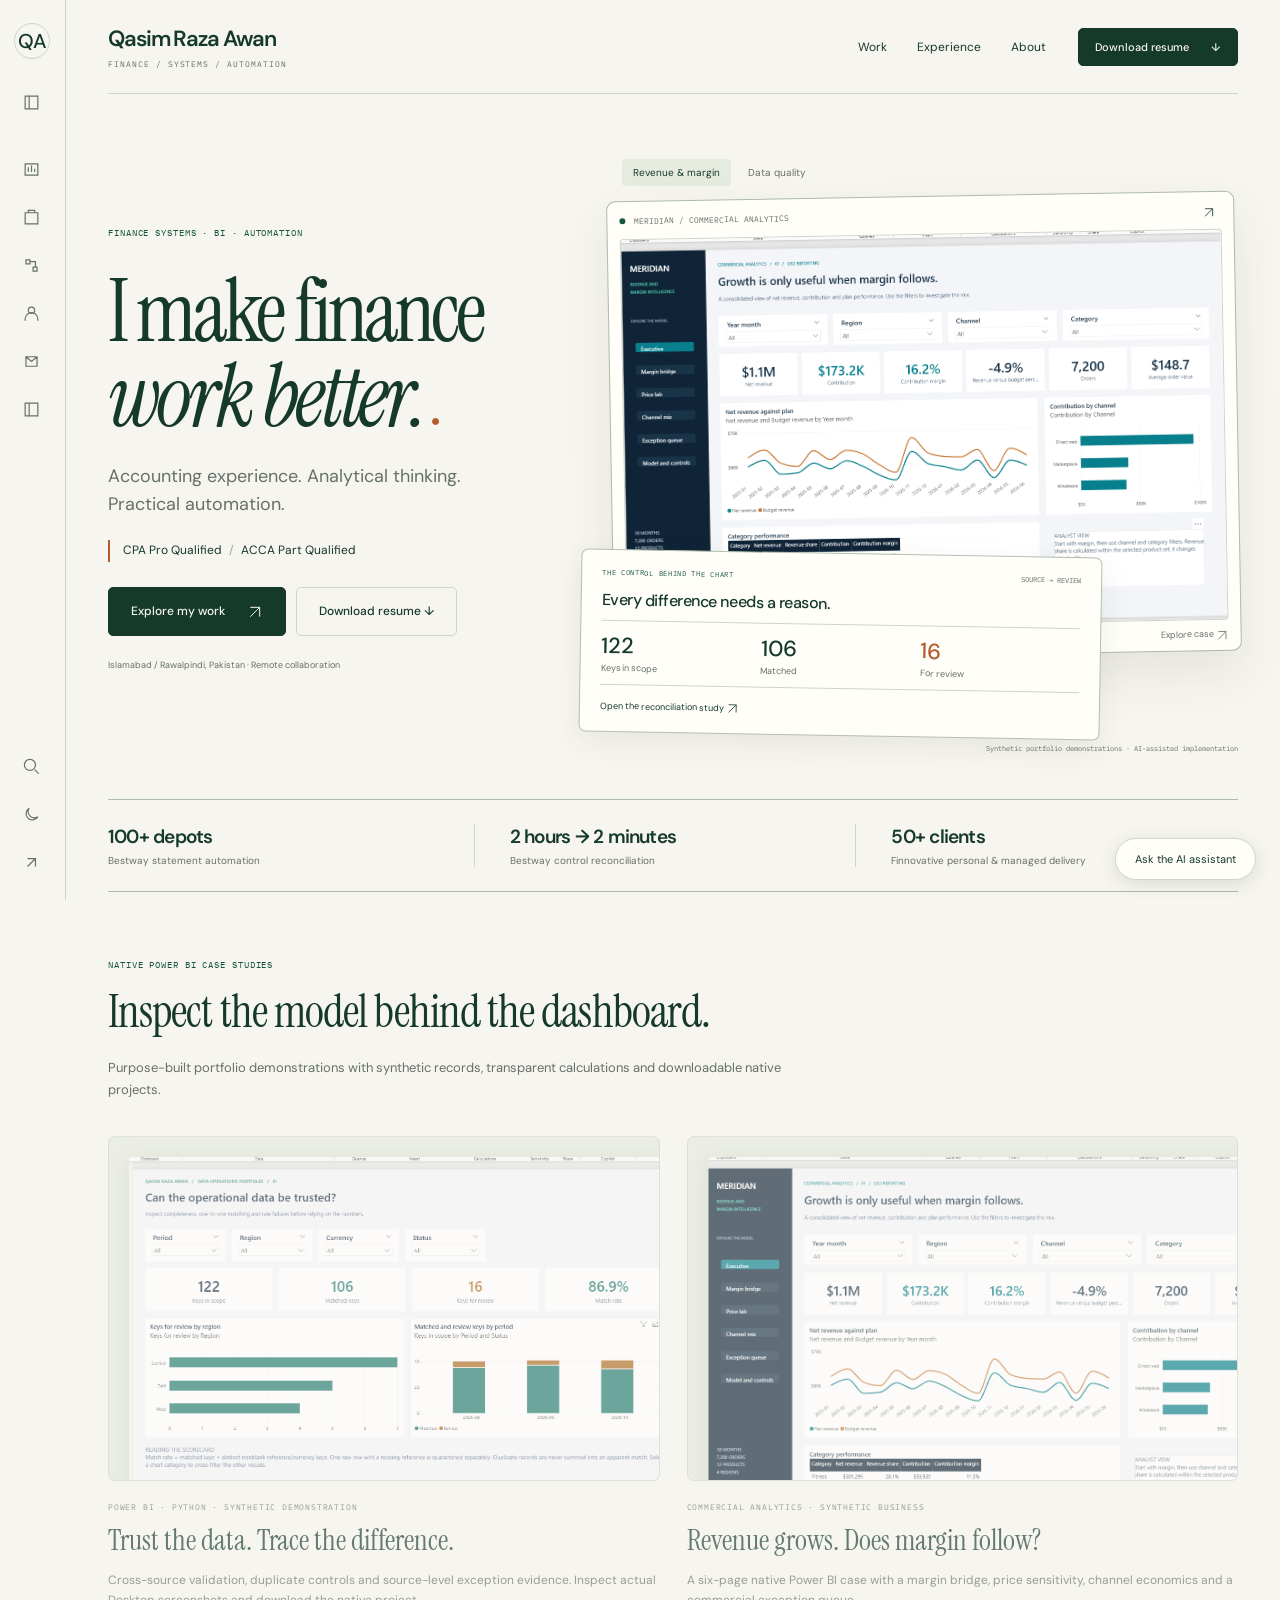
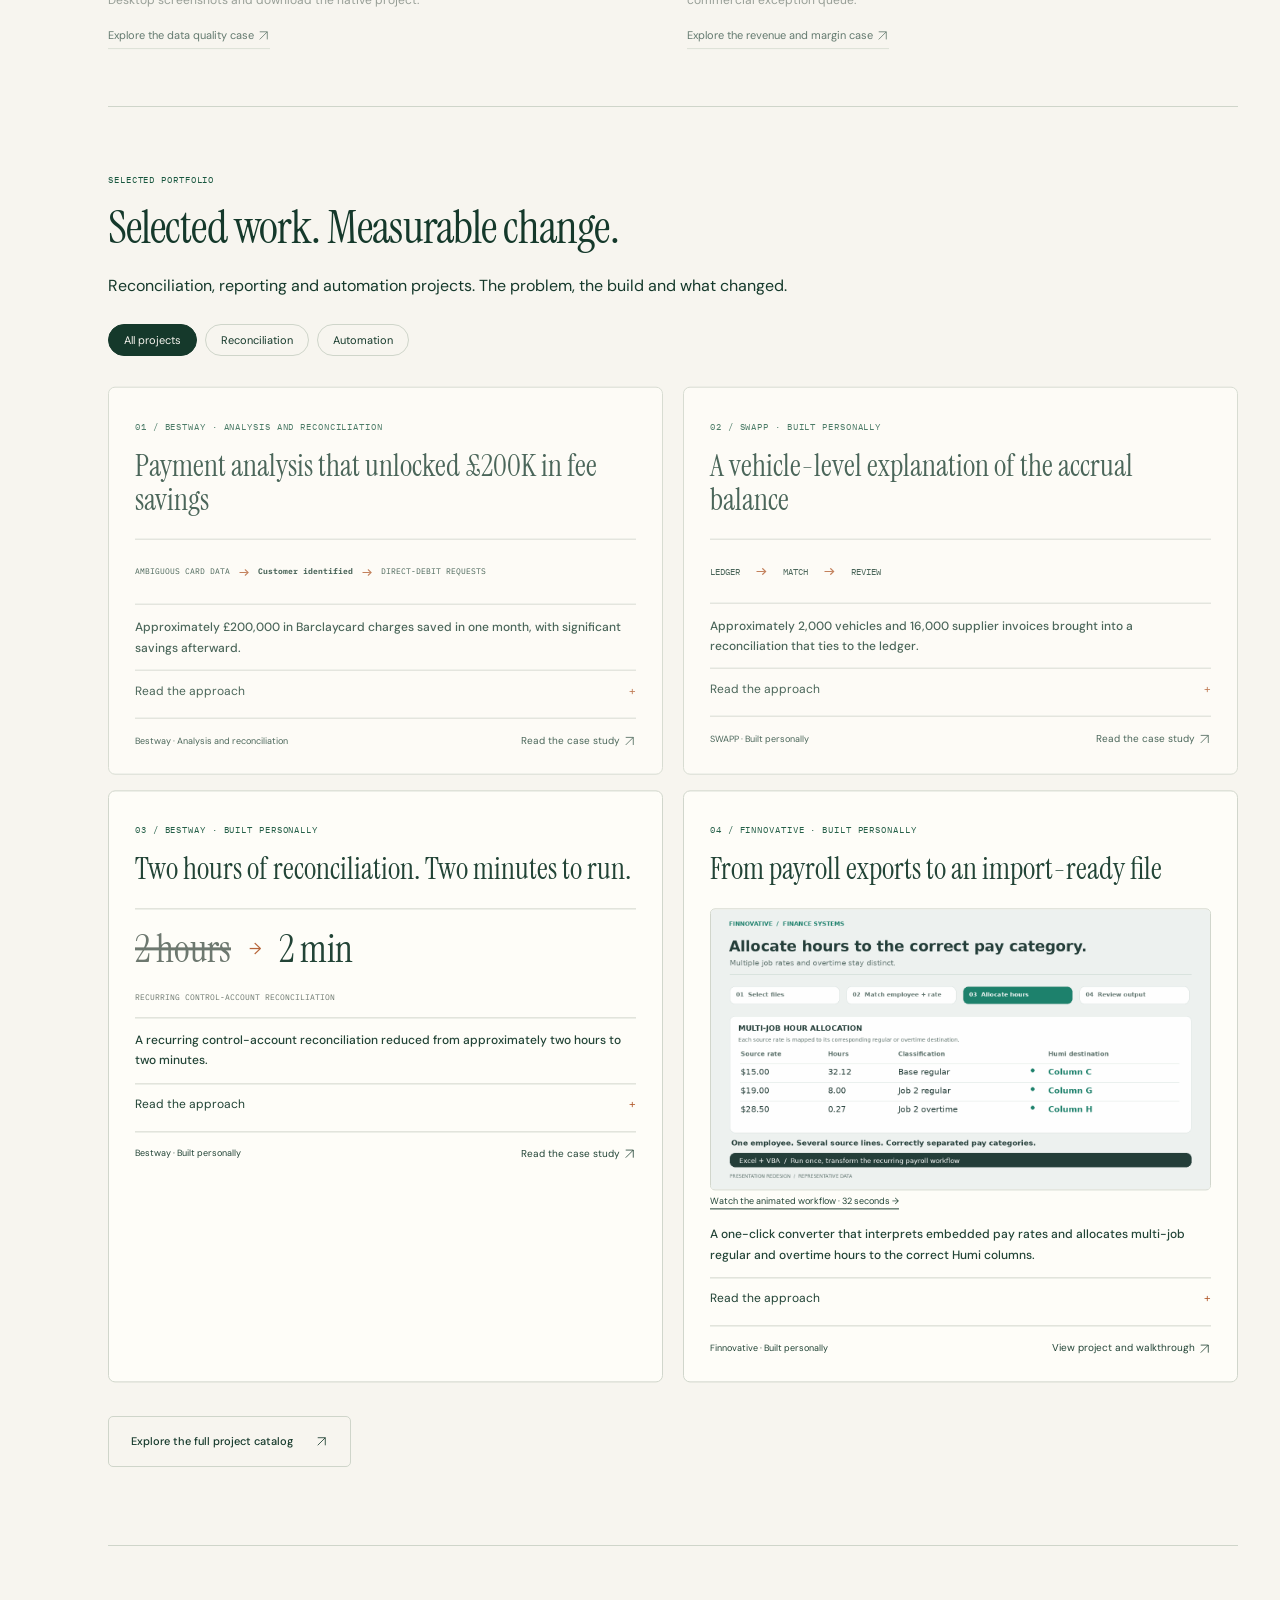
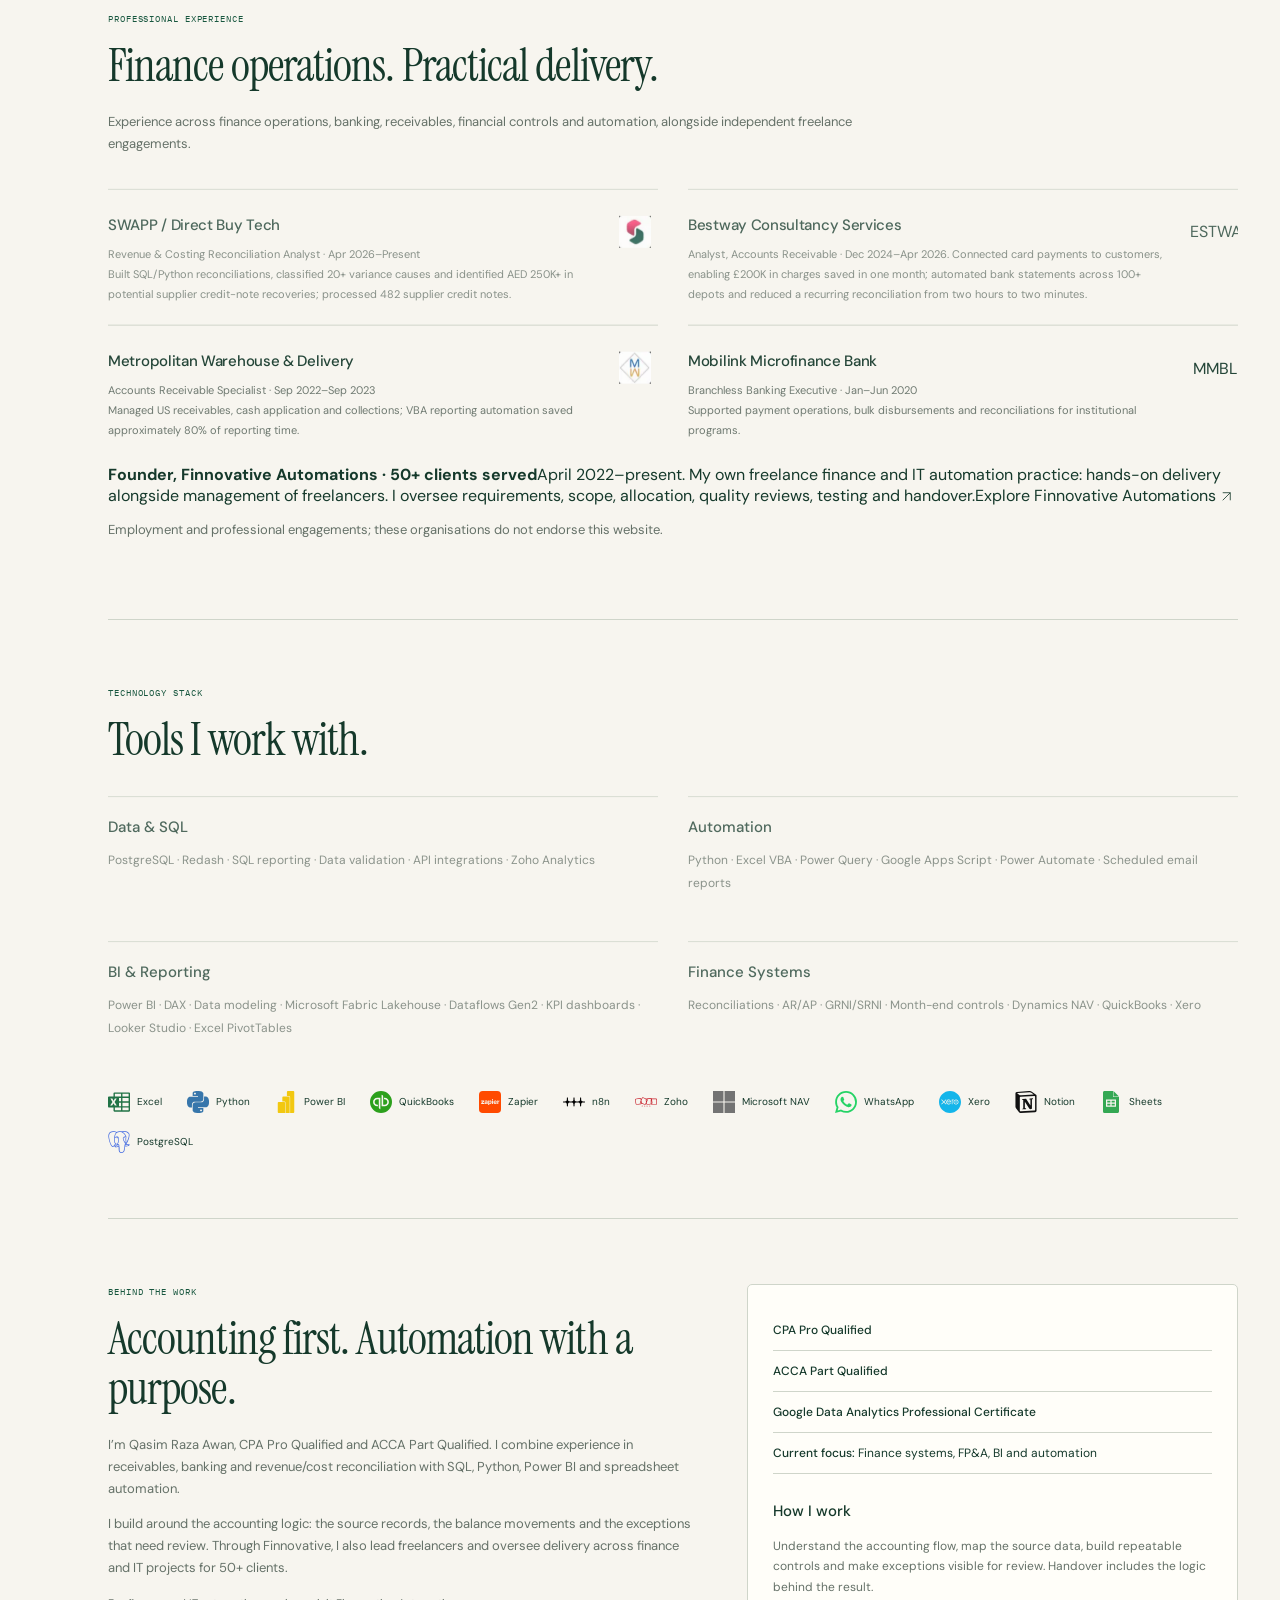
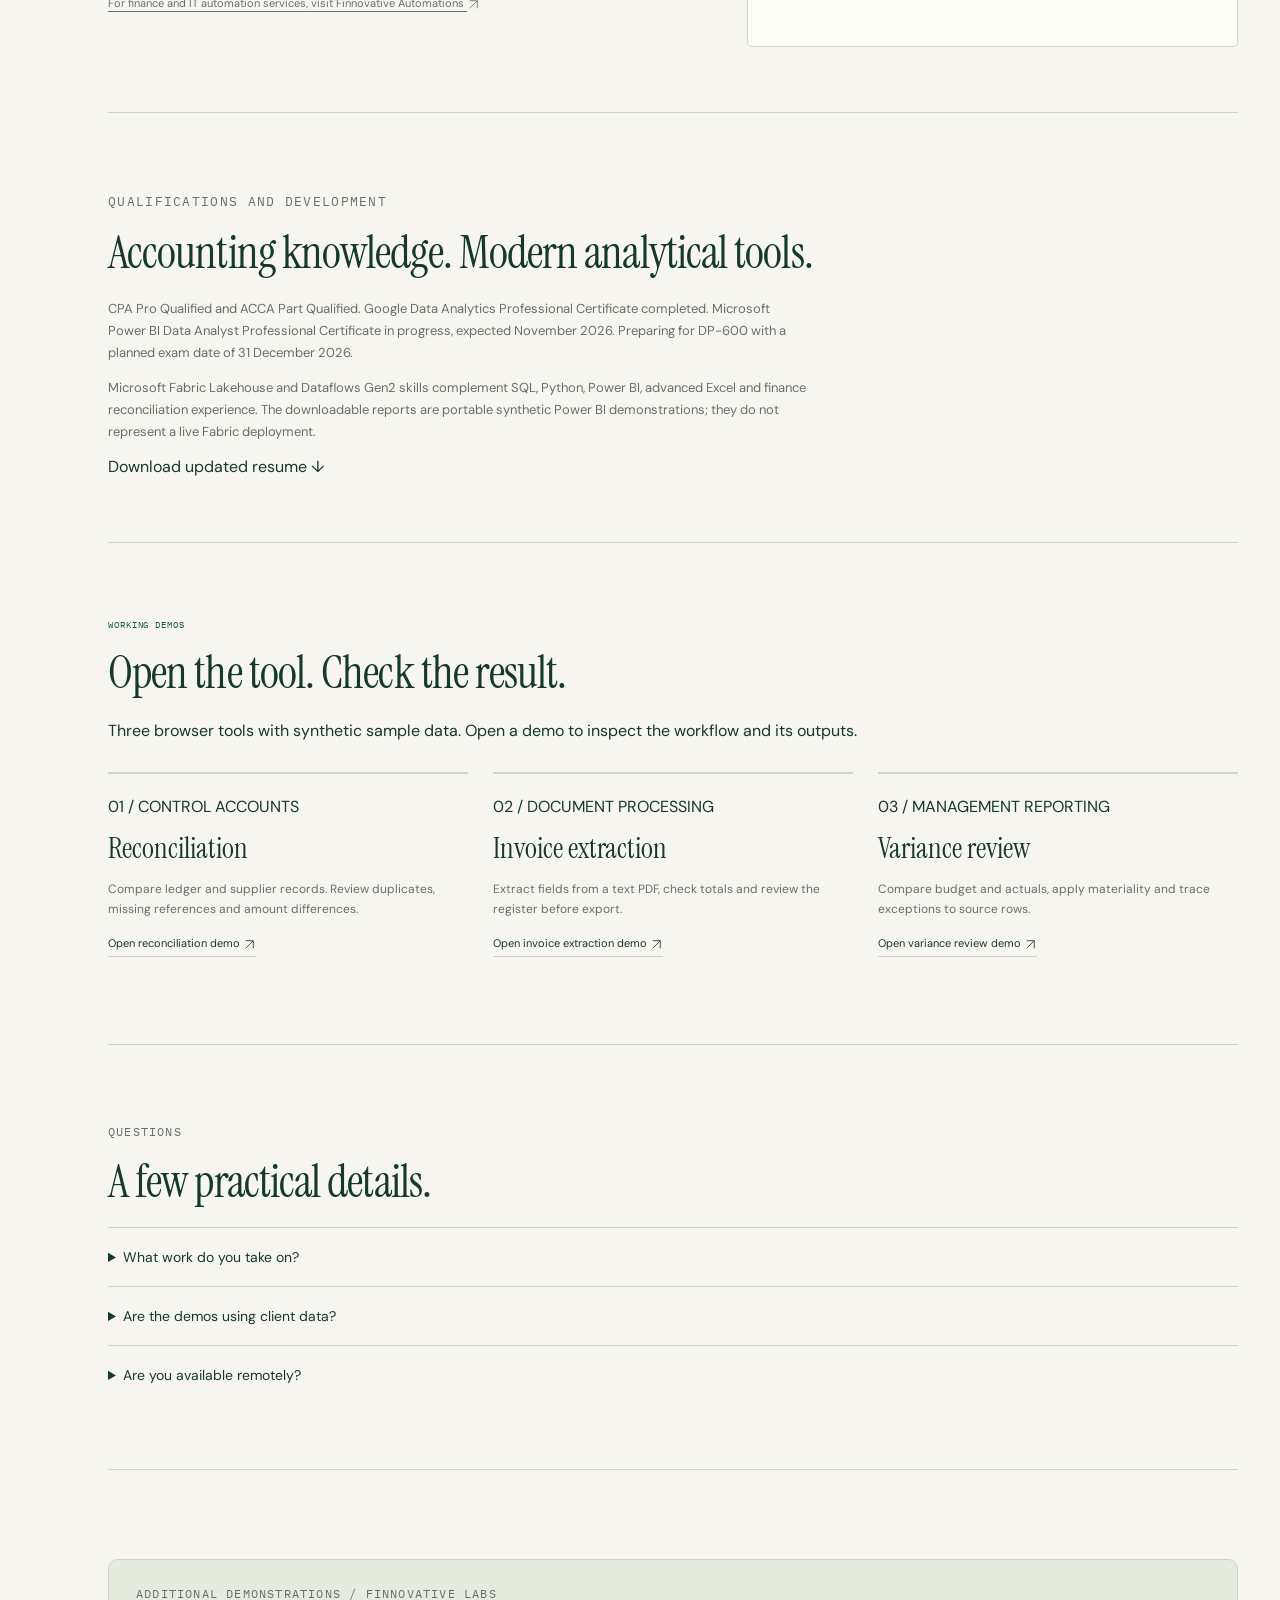
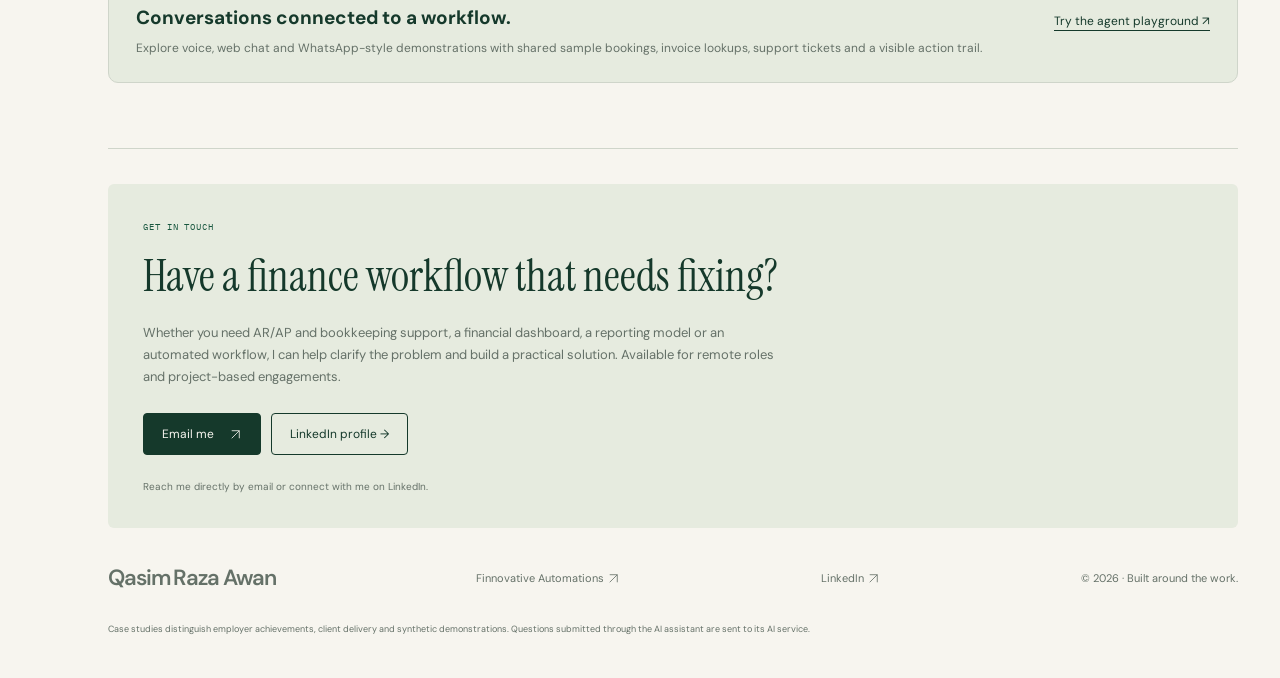
==== commit 3170b70e: "Add connected voice, chat and WhatsApp-style playground with standalone demo and custom FP&A offerin" ====
--- a/index.html
+++ b/index.html
@@ -1,7 +1,7 @@
-<!doctype html><html lang="en" data-brand="personal" data-theme="light"><head><meta charset="utf-8"><meta name="viewport" content="width=device-width,initial-scale=1"><meta name="theme-color" content="#f7f5ef"><title>Qasim Raza Awan | Finance Systems, BI & Automation</title><meta name="description" content="Finance experience, analytical thinking and practical automation. Explore Qasim's reconciliation, Power BI, Microsoft Fabric, SQL, Python and Excel work."><link rel="stylesheet" href="ui/personal.css?v=20261115b"><link rel="stylesheet" href="ui/shell.css?v=20261115b"><script>try{document.documentElement.dataset.theme=localStorage.getItem('qaf-theme-personal')||'light';document.documentElement.dataset.rail=localStorage.getItem('qaf-rail-personal')||'collapsed';}catch{}</script></head><body><a class="skip" href="#main">Skip to content</a><aside class="portfolio-rail" id="portfolio-rail" aria-label="Portfolio navigation"><a class="rail-brand" href="#top" aria-label="Back to top">QA</a><button class="rail-toggle" aria-label="Expand sidebar" aria-expanded="false" aria-controls="rail-links"><svg viewBox="0 0 24 24" fill="none" stroke="currentColor" stroke-width="1.5" aria-hidden="true"><path d="M4 4h16v16H4zM9 4v16"/></svg><span>Expand sidebar</span></button><nav id="rail-links"><a href="#power-bi-cases" aria-label="Power BI studies" title="Power BI studies"><svg viewBox="0 0 24 24" fill="none" stroke="currentColor" stroke-width="1.5" aria-hidden="true"><path d="M4 5h16v14H4zM8 15V9m4 6V7m4 8v-4"/></svg><span>Power BI studies</span></a><a href="#work" aria-label="Selected projects" title="Selected projects"><svg viewBox="0 0 24 24" fill="none" stroke="currentColor" stroke-width="1.5" aria-hidden="true"><path d="M4 6h16v14H4zM8 6V3h8v3"/></svg><span>Selected projects</span></a><a href="#experience" aria-label="Experience" title="Experience"><svg viewBox="0 0 24 24" fill="none" stroke="currentColor" stroke-width="1.5" aria-hidden="true"><path d="M5 5h5v5H5zM14 14h5v5h-5zM10 7h7v7"/></svg><span>Experience</span></a><a href="#expertise" aria-label="Expertise" title="Expertise"><svg viewBox="0 0 24 24" fill="none" stroke="currentColor" stroke-width="1.5" aria-hidden="true"><path d="M12 12a4 4 0 1 0 0-8 4 4 0 0 0 0 8zM4 21v-2a8 8 0 0 1 16 0v2"/></svg><span>Expertise</span></a><a href="#about" aria-label="About" title="About"><svg viewBox="0 0 24 24" fill="none" stroke="currentColor" stroke-width="1.5" aria-hidden="true"><path d="M5 6h14v12H5zM5 6l7 6 7-6"/></svg><span>About</span></a><a href="#contact" aria-label="Contact" title="Contact"><svg viewBox="0 0 24 24" fill="none" stroke="currentColor" stroke-width="1.5" aria-hidden="true"><path d="M4 4h16v16H4zM9 4v16"/></svg><span>Contact</span></a></nav><div class="rail-bottom"><button class="search-open" aria-label="Search portfolio"><svg viewBox="0 0 24 24" fill="none" stroke="currentColor" stroke-width="1.5" aria-hidden="true"><path d="M16 16l5 5M10 17a7 7 0 1 0 0-14 7 7 0 0 0 0 14"/></svg><span>Search / Ctrl K</span></button><button class="theme-toggle" aria-label="Switch to dark mode"><svg viewBox="0 0 24 24" fill="none" stroke="currentColor" stroke-width="1.5" aria-hidden="true"><path d="M20 15a8 8 0 0 1-11-11 8 8 0 1 0 11 11z"/></svg><span>Dark mode</span></button><a href="finnovative/" aria-label="Company website"><svg viewBox="0 0 24 24" fill="none" stroke="currentColor" stroke-width="1.5" aria-hidden="true"><path d="M7 17 17 7M7 7h10v10"/></svg><span>Finnovative</span></a></div></aside><div class="site-content"><header class="personal-header"><a class="name" href="#top">Qasim Raza Awan<span>FINANCE / SYSTEMS / AUTOMATION</span></a><nav aria-label="Main navigation"><a href="#power-bi-cases">Work</a><a href="#experience">Experience</a><a href="#about">About</a></nav><a class="button small" href="downloads/Qasim_Raza_Awan_Resume.pdf?v=20261115b" download>Download resume <span>↓</span></a><button class="mobile-theme theme-toggle" aria-label="Switch to dark mode">◐</button></header><main id="main"><section class="analyst-hero" id="top"><div class="hero-copy"><p class="eyebrow">FINANCE SYSTEMS · BI · AUTOMATION</p><h1>I make finance<br><em>work better.</em><span class="accent-dot" aria-hidden="true">●</span></h1><p class="hero-description">Accounting experience. Analytical thinking.<br>Practical automation.</p><p class="hero-credentials">CPA Pro Qualified <span> / </span> ACCA Part Qualified</p><div class="hero-actions"><a class="button" href="#power-bi-cases">Explore my work <span><svg class="inline-arrow" viewBox="0 0 24 24" fill="none" stroke="currentColor" stroke-width="1.5" aria-hidden="true"><path d="M5 19 19 5M5 5h14v14"/></svg></span></a><a class="button secondary" href="downloads/Qasim_Raza_Awan_Resume.pdf?v=20261115b" download>Download resume ↓</a></div><p class="location">Islamabad / Rawalpindi, Pakistan · Remote collaboration</p></div><div class="hero-reports" data-reveal><div class="report-tabs" role="tablist" aria-label="Featured report"><button id="tab-margin" role="tab" aria-selected="true" aria-controls="hero-report" data-report-preview="margin">Revenue & margin</button><button id="tab-quality" role="tab" aria-selected="false" aria-controls="hero-report" data-report-preview="quality" tabindex="-1">Data quality</button></div><div class="report-window" id="hero-report" role="tabpanel" aria-labelledby="tab-margin"><div class="window-head"><span class="window-dot"></span><span id="hero-report-label">MERIDIAN / COMMERCIAL ANALYTICS</span><button class="expand-report" data-enlarge="#hero-report-img" aria-label="Enlarge report screenshot"><svg class="inline-arrow" viewBox="0 0 24 24" fill="none" stroke="currentColor" stroke-width="1.5" aria-hidden="true"><path d="M5 19 19 5M5 5h14v14"/></svg></button></div><img id="hero-report-img" src="project-media/meridian/executive.png" alt="Meridian Power BI executive report showing revenue, contribution and budget comparisons" width="1317" height="854"><div class="window-foot"><span>ACTUAL POWER BI DESKTOP CAPTURE</span><a id="hero-case-link" href="projects/meridian-margin.html">Explore case <svg class="inline-arrow" viewBox="0 0 24 24" fill="none" stroke="currentColor" stroke-width="1.5" aria-hidden="true"><path d="M5 19 19 5M5 5h14v14"/></svg></a></div></div><div class="evidence-card"><div><span class="eyebrow">THE CONTROL BEHIND THE CHART</span><span class="small-indicator">SOURCE → REVIEW</span></div><h3>Every difference needs a reason.</h3><div class="evidence-stats"><span><strong>122</strong>Keys in scope</span><span><strong>106</strong>Matched</span><span><strong>16</strong>For review</span></div><a href="projects/data-operations.html">Open the reconciliation study <svg class="inline-arrow" viewBox="0 0 24 24" fill="none" stroke="currentColor" stroke-width="1.5" aria-hidden="true"><path d="M5 19 19 5M5 5h14v14"/></svg></a></div><p class="synthetic-caption">Synthetic portfolio demonstrations · AI-assisted implementation</p></div></section><div class="personal-proof"><div><strong>100+ depots</strong><span>Bestway statement automation</span></div><div><strong>2 hours → 2 minutes</strong><span>Bestway control reconciliation</span></div><div><strong>50+ clients</strong><span>Finnovative personal & managed delivery</span></div></div><section class="section analytics-feature" id="power-bi-cases"><div class="eyebrow">NATIVE POWER BI CASE STUDIES</div><h2>Inspect the model behind the dashboard.</h2><p>Purpose-built portfolio demonstrations with synthetic records, transparent calculations and downloadable native projects.</p><div class="analytics-cards"><article class="analytics-card"><a href="projects/data-operations.html"><img src="project-media/data-operations/overview.png" alt="Native Power BI data quality overview with populated reconciliation results" width="1427" height="871" loading="lazy"></a><p class="eyebrow">POWER BI · PYTHON · SYNTHETIC DEMONSTRATION</p><h3>Trust the data. Trace the difference.</h3><p>Cross-source validation, duplicate controls and source-level exception evidence. Inspect actual Desktop screenshots and download the native project.</p><a href="projects/data-operations.html">Explore the data quality case <svg class="inline-arrow" viewBox="0 0 24 24" fill="none" stroke="currentColor" stroke-width="1.5" aria-hidden="true"><path d="M5 19 19 5M5 5h14v14"/></svg></a></article><article class="analytics-card"><a href="projects/meridian-margin.html" style="text-decoration:none"><img src="project-media/meridian/executive.png" alt="Meridian Power BI executive report" loading="lazy"></a><p class="eyebrow">COMMERCIAL ANALYTICS · SYNTHETIC BUSINESS</p><h3>Revenue grows. Does margin follow?</h3><p>A six-page native Power BI case with a margin bridge, price sensitivity, channel economics and a commercial exception queue.</p><a href="projects/meridian-margin.html">Explore the revenue and margin case <svg class="inline-arrow" viewBox="0 0 24 24" fill="none" stroke="currentColor" stroke-width="1.5" aria-hidden="true"><path d="M5 19 19 5M5 5h14v14"/></svg></a></article></div></section><section class="section" id="work" data-index="01"><div class="section-head"><div><div class="eyebrow">Selected portfolio</div><h2>Selected work. Measurable change.</h2><p class="intro">Reconciliation, reporting and automation projects. The problem, the build and what changed.</p></div></div><div aria-label="Filter projects" class="filters" id="filters"><button class="filter active" data-filter="all" aria-pressed="true" type="button">All projects</button><button class="filter" data-filter="recon" aria-pressed="false" type="button">Reconciliation</button><button class="filter" data-filter="automation" aria-pressed="false" type="button">Automation</button></div><div id="projects" class="project-grid career-project-grid"><article class="project featured-project studio-project" data-category="recon finance" data-feature="1"><span class="eyebrow">01 / Bestway · Analysis and reconciliation</span><h3>Payment analysis that unlocked £200K in fee savings</h3><div class="career-connection"><span>AMBIGUOUS CARD DATA</span><i>→</i><strong>Customer identified</strong><i>→</i><span>DIRECT-DEBIT REQUESTS</span></div><p class="project-result">Approximately £200,000 in Barclaycard charges saved in one month, with significant savings afterward.</p><details class="case-detail"><summary>Read the approach</summary><dl><dt>The problem</dt><dd>Ambiguous settlements prevented credit control from identifying the customers generating card-processing charges.</dd><dt>My contribution</dt><dd>Resolved the payment-attribution gap, giving the team a customer-level basis for direct-debit outreach and lower collection costs.</dd></dl></details><div class="project-bottom"><span>Bestway · Analysis and reconciliation</span><a href="projects/#barclaycard">Read the case study <svg class="inline-arrow" viewBox="0 0 24 24" fill="none" stroke="currentColor" stroke-width="1.5" aria-hidden="true"><path d="M5 19 19 5M5 5h14v14"/></svg></a></div></article><article class="project featured-project studio-project" data-category="recon automation" data-feature="2"><span class="eyebrow">02 / SWAPP · Built personally</span><h3>A vehicle-level explanation of the accrual balance</h3><div class="project-model"><span>LEDGER</span><i>→</i><span>MATCH</span><i>→</i><span>REVIEW</span></div><p class="project-result">Approximately 2,000 vehicles and 16,000 supplier invoices brought into a reconciliation that ties to the ledger.</p><details class="case-detail"><summary>Read the approach</summary><dl><dt>The problem</dt><dd>Supplier invoices and booking records did not fully explain the ledger balance.</dd><dt>My contribution</dt><dd>Matched ledger entries, monthly vehicle costs and supplier PDFs; assigned differences to timing, credit-note requests, write-offs, corrections or review.</dd></dl></details><div class="project-bottom"><span>SWAPP · Built personally</span><a href="projects/#supplier-reconciliation">Read the case study <svg class="inline-arrow" viewBox="0 0 24 24" fill="none" stroke="currentColor" stroke-width="1.5" aria-hidden="true"><path d="M5 19 19 5M5 5h14v14"/></svg></a></div></article><article class="project featured-project studio-project" data-category="recon automation" data-feature="3"><span class="eyebrow">03 / Bestway · Built personally</span><h3>Two hours of reconciliation. Two minutes to run.</h3><div class="project-time"><span>2 hours</span><i>→</i><strong>2 min</strong><small>RECURRING CONTROL-ACCOUNT RECONCILIATION</small></div><p class="project-result">A recurring control-account reconciliation reduced from approximately two hours to two minutes.</p><details class="case-detail"><summary>Read the approach</summary><dl><dt>The problem</dt><dd>Repeated manual matching made routine account reviews slow.</dd><dt>My contribution</dt><dd>Built repeatable Excel and Power Query preparation and matching, keeping differences visible for review.</dd></dl></details><div class="project-bottom"><span>Bestway · Built personally</span><a href="projects/#control-reconciliation">Read the case study <svg class="inline-arrow" viewBox="0 0 24 24" fill="none" stroke="currentColor" stroke-width="1.5" aria-hidden="true"><path d="M5 19 19 5M5 5h14v14"/></svg></a></div></article><article class="project featured-project studio-project" data-category="automation finance" data-feature="4"><span class="eyebrow">04 / Finnovative · Built personally</span><h3>From payroll exports to an import-ready file</h3><a href="projects/#payroll" class="payroll-feature-visual"><img src="project-media/editorial/payroll.png" alt="Multi-job payroll allocation: employee and rate matching into Humi pay categories" width="1280" height="720" loading="lazy"><span>Watch the animated workflow · 32 seconds →</span></a><p class="project-result">A one-click converter that interprets embedded pay rates and allocates multi-job regular and overtime hours to the correct Humi columns.</p><details class="case-detail"><summary>Read the approach</summary><dl><dt>The problem</dt><dd>Restaurant365 exports needed to be transformed into Humi payroll import format.</dd><dt>My contribution</dt><dd>Built an Excel/VBA processor to match employees, transform regular and overtime hours, and produce Humi-ready outputs for manual review.</dd></dl></details><div class="project-bottom"><span>Finnovative · Built personally</span><a href="projects/#payroll">View project and walkthrough <svg class="inline-arrow" viewBox="0 0 24 24" fill="none" stroke="currentColor" stroke-width="1.5" aria-hidden="true"><path d="M5 19 19 5M5 5h14v14"/></svg></a></div></article></div><p class="career-catalog-link"><a class="button secondary" href="projects/">Explore the full project catalog <svg class="inline-arrow" viewBox="0 0 24 24" fill="none" stroke="currentColor" stroke-width="1.5" aria-hidden="true"><path d="M5 19 19 5M5 5h14v14"/></svg></a></p></section><section class="section" id="experience" data-index="03"><div class="eyebrow">PROFESSIONAL EXPERIENCE</div><h2>Finance operations. Practical delivery.</h2><p style="color:var(--muted);max-width:760px">Experience across finance operations, banking, receivables, financial controls and automation, alongside independent freelance engagements.</p><div class="company-grid">
+<!doctype html><html lang="en" data-brand="personal" data-theme="light"><head><meta charset="utf-8"><meta name="viewport" content="width=device-width,initial-scale=1"><meta name="theme-color" content="#f7f5ef"><title>Qasim Raza Awan | Finance Systems, BI & Automation</title><meta name="description" content="Finance experience, analytical thinking and practical automation. Explore Qasim's reconciliation, Power BI, Microsoft Fabric, SQL, Python and Excel work."><link rel="stylesheet" href="ui/personal.css?v=20261115b"><link rel="stylesheet" href="ui/shell.css?v=20261115b"><script>try{document.documentElement.dataset.theme=localStorage.getItem('qaf-theme-personal')||'light';document.documentElement.dataset.rail=localStorage.getItem('qaf-rail-personal')||'collapsed';}catch{}</script><link rel="stylesheet" href="finnovative/playground-section.css?v=20261115c"></head><body><a class="skip" href="#main">Skip to content</a><aside class="portfolio-rail" id="portfolio-rail" aria-label="Portfolio navigation"><a class="rail-brand" href="#top" aria-label="Back to top">QA</a><button class="rail-toggle" aria-label="Expand sidebar" aria-expanded="false" aria-controls="rail-links"><svg viewBox="0 0 24 24" fill="none" stroke="currentColor" stroke-width="1.5" aria-hidden="true"><path d="M4 4h16v16H4zM9 4v16"/></svg><span>Expand sidebar</span></button><nav id="rail-links"><a href="#power-bi-cases" aria-label="Power BI studies" title="Power BI studies"><svg viewBox="0 0 24 24" fill="none" stroke="currentColor" stroke-width="1.5" aria-hidden="true"><path d="M4 5h16v14H4zM8 15V9m4 6V7m4 8v-4"/></svg><span>Power BI studies</span></a><a href="#work" aria-label="Selected projects" title="Selected projects"><svg viewBox="0 0 24 24" fill="none" stroke="currentColor" stroke-width="1.5" aria-hidden="true"><path d="M4 6h16v14H4zM8 6V3h8v3"/></svg><span>Selected projects</span></a><a href="#experience" aria-label="Experience" title="Experience"><svg viewBox="0 0 24 24" fill="none" stroke="currentColor" stroke-width="1.5" aria-hidden="true"><path d="M5 5h5v5H5zM14 14h5v5h-5zM10 7h7v7"/></svg><span>Experience</span></a><a href="#expertise" aria-label="Expertise" title="Expertise"><svg viewBox="0 0 24 24" fill="none" stroke="currentColor" stroke-width="1.5" aria-hidden="true"><path d="M12 12a4 4 0 1 0 0-8 4 4 0 0 0 0 8zM4 21v-2a8 8 0 0 1 16 0v2"/></svg><span>Expertise</span></a><a href="#about" aria-label="About" title="About"><svg viewBox="0 0 24 24" fill="none" stroke="currentColor" stroke-width="1.5" aria-hidden="true"><path d="M5 6h14v12H5zM5 6l7 6 7-6"/></svg><span>About</span></a><a href="#contact" aria-label="Contact" title="Contact"><svg viewBox="0 0 24 24" fill="none" stroke="currentColor" stroke-width="1.5" aria-hidden="true"><path d="M4 4h16v16H4zM9 4v16"/></svg><span>Contact</span></a></nav><div class="rail-bottom"><button class="search-open" aria-label="Search portfolio"><svg viewBox="0 0 24 24" fill="none" stroke="currentColor" stroke-width="1.5" aria-hidden="true"><path d="M16 16l5 5M10 17a7 7 0 1 0 0-14 7 7 0 0 0 0 14"/></svg><span>Search / Ctrl K</span></button><button class="theme-toggle" aria-label="Switch to dark mode"><svg viewBox="0 0 24 24" fill="none" stroke="currentColor" stroke-width="1.5" aria-hidden="true"><path d="M20 15a8 8 0 0 1-11-11 8 8 0 1 0 11 11z"/></svg><span>Dark mode</span></button><a href="finnovative/" aria-label="Company website"><svg viewBox="0 0 24 24" fill="none" stroke="currentColor" stroke-width="1.5" aria-hidden="true"><path d="M7 17 17 7M7 7h10v10"/></svg><span>Finnovative</span></a></div></aside><div class="site-content"><header class="personal-header"><a class="name" href="#top">Qasim Raza Awan<span>FINANCE / SYSTEMS / AUTOMATION</span></a><nav aria-label="Main navigation"><a href="#power-bi-cases">Work</a><a href="#experience">Experience</a><a href="#about">About</a></nav><a class="button small" href="downloads/Qasim_Raza_Awan_Resume.pdf?v=20261115b" download>Download resume <span>↓</span></a><button class="mobile-theme theme-toggle" aria-label="Switch to dark mode">◐</button></header><main id="main"><section class="analyst-hero" id="top"><div class="hero-copy"><p class="eyebrow">FINANCE SYSTEMS · BI · AUTOMATION</p><h1>I make finance<br><em>work better.</em><span class="accent-dot" aria-hidden="true">●</span></h1><p class="hero-description">Accounting experience. Analytical thinking.<br>Practical automation.</p><p class="hero-credentials">CPA Pro Qualified <span> / </span> ACCA Part Qualified</p><div class="hero-actions"><a class="button" href="#power-bi-cases">Explore my work <span><svg class="inline-arrow" viewBox="0 0 24 24" fill="none" stroke="currentColor" stroke-width="1.5" aria-hidden="true"><path d="M5 19 19 5M5 5h14v14"/></svg></span></a><a class="button secondary" href="downloads/Qasim_Raza_Awan_Resume.pdf?v=20261115b" download>Download resume ↓</a></div><p class="location">Islamabad / Rawalpindi, Pakistan · Remote collaboration</p></div><div class="hero-reports" data-reveal><div class="report-tabs" role="tablist" aria-label="Featured report"><button id="tab-margin" role="tab" aria-selected="true" aria-controls="hero-report" data-report-preview="margin">Revenue & margin</button><button id="tab-quality" role="tab" aria-selected="false" aria-controls="hero-report" data-report-preview="quality" tabindex="-1">Data quality</button></div><div class="report-window" id="hero-report" role="tabpanel" aria-labelledby="tab-margin"><div class="window-head"><span class="window-dot"></span><span id="hero-report-label">MERIDIAN / COMMERCIAL ANALYTICS</span><button class="expand-report" data-enlarge="#hero-report-img" aria-label="Enlarge report screenshot"><svg class="inline-arrow" viewBox="0 0 24 24" fill="none" stroke="currentColor" stroke-width="1.5" aria-hidden="true"><path d="M5 19 19 5M5 5h14v14"/></svg></button></div><img id="hero-report-img" src="project-media/meridian/executive.png" alt="Meridian Power BI executive report showing revenue, contribution and budget comparisons" width="1317" height="854"><div class="window-foot"><span>ACTUAL POWER BI DESKTOP CAPTURE</span><a id="hero-case-link" href="projects/meridian-margin.html">Explore case <svg class="inline-arrow" viewBox="0 0 24 24" fill="none" stroke="currentColor" stroke-width="1.5" aria-hidden="true"><path d="M5 19 19 5M5 5h14v14"/></svg></a></div></div><div class="evidence-card"><div><span class="eyebrow">THE CONTROL BEHIND THE CHART</span><span class="small-indicator">SOURCE → REVIEW</span></div><h3>Every difference needs a reason.</h3><div class="evidence-stats"><span><strong>122</strong>Keys in scope</span><span><strong>106</strong>Matched</span><span><strong>16</strong>For review</span></div><a href="projects/data-operations.html">Open the reconciliation study <svg class="inline-arrow" viewBox="0 0 24 24" fill="none" stroke="currentColor" stroke-width="1.5" aria-hidden="true"><path d="M5 19 19 5M5 5h14v14"/></svg></a></div><p class="synthetic-caption">Synthetic portfolio demonstrations · AI-assisted implementation</p></div></section><div class="personal-proof"><div><strong>100+ depots</strong><span>Bestway statement automation</span></div><div><strong>2 hours → 2 minutes</strong><span>Bestway control reconciliation</span></div><div><strong>50+ clients</strong><span>Finnovative personal & managed delivery</span></div></div><section class="section analytics-feature" id="power-bi-cases"><div class="eyebrow">NATIVE POWER BI CASE STUDIES</div><h2>Inspect the model behind the dashboard.</h2><p>Purpose-built portfolio demonstrations with synthetic records, transparent calculations and downloadable native projects.</p><div class="analytics-cards"><article class="analytics-card"><a href="projects/data-operations.html"><img src="project-media/data-operations/overview.png" alt="Native Power BI data quality overview with populated reconciliation results" width="1427" height="871" loading="lazy"></a><p class="eyebrow">POWER BI · PYTHON · SYNTHETIC DEMONSTRATION</p><h3>Trust the data. Trace the difference.</h3><p>Cross-source validation, duplicate controls and source-level exception evidence. Inspect actual Desktop screenshots and download the native project.</p><a href="projects/data-operations.html">Explore the data quality case <svg class="inline-arrow" viewBox="0 0 24 24" fill="none" stroke="currentColor" stroke-width="1.5" aria-hidden="true"><path d="M5 19 19 5M5 5h14v14"/></svg></a></article><article class="analytics-card"><a href="projects/meridian-margin.html" style="text-decoration:none"><img src="project-media/meridian/executive.png" alt="Meridian Power BI executive report" loading="lazy"></a><p class="eyebrow">COMMERCIAL ANALYTICS · SYNTHETIC BUSINESS</p><h3>Revenue grows. Does margin follow?</h3><p>A six-page native Power BI case with a margin bridge, price sensitivity, channel economics and a commercial exception queue.</p><a href="projects/meridian-margin.html">Explore the revenue and margin case <svg class="inline-arrow" viewBox="0 0 24 24" fill="none" stroke="currentColor" stroke-width="1.5" aria-hidden="true"><path d="M5 19 19 5M5 5h14v14"/></svg></a></article></div></section><section class="section" id="work" data-index="01"><div class="section-head"><div><div class="eyebrow">Selected portfolio</div><h2>Selected work. Measurable change.</h2><p class="intro">Reconciliation, reporting and automation projects. The problem, the build and what changed.</p></div></div><div aria-label="Filter projects" class="filters" id="filters"><button class="filter active" data-filter="all" aria-pressed="true" type="button">All projects</button><button class="filter" data-filter="recon" aria-pressed="false" type="button">Reconciliation</button><button class="filter" data-filter="automation" aria-pressed="false" type="button">Automation</button></div><div id="projects" class="project-grid career-project-grid"><article class="project featured-project studio-project" data-category="recon finance" data-feature="1"><span class="eyebrow">01 / Bestway · Analysis and reconciliation</span><h3>Payment analysis that unlocked £200K in fee savings</h3><div class="career-connection"><span>AMBIGUOUS CARD DATA</span><i>→</i><strong>Customer identified</strong><i>→</i><span>DIRECT-DEBIT REQUESTS</span></div><p class="project-result">Approximately £200,000 in Barclaycard charges saved in one month, with significant savings afterward.</p><details class="case-detail"><summary>Read the approach</summary><dl><dt>The problem</dt><dd>Ambiguous settlements prevented credit control from identifying the customers generating card-processing charges.</dd><dt>My contribution</dt><dd>Resolved the payment-attribution gap, giving the team a customer-level basis for direct-debit outreach and lower collection costs.</dd></dl></details><div class="project-bottom"><span>Bestway · Analysis and reconciliation</span><a href="projects/#barclaycard">Read the case study <svg class="inline-arrow" viewBox="0 0 24 24" fill="none" stroke="currentColor" stroke-width="1.5" aria-hidden="true"><path d="M5 19 19 5M5 5h14v14"/></svg></a></div></article><article class="project featured-project studio-project" data-category="recon automation" data-feature="2"><span class="eyebrow">02 / SWAPP · Built personally</span><h3>A vehicle-level explanation of the accrual balance</h3><div class="project-model"><span>LEDGER</span><i>→</i><span>MATCH</span><i>→</i><span>REVIEW</span></div><p class="project-result">Approximately 2,000 vehicles and 16,000 supplier invoices brought into a reconciliation that ties to the ledger.</p><details class="case-detail"><summary>Read the approach</summary><dl><dt>The problem</dt><dd>Supplier invoices and booking records did not fully explain the ledger balance.</dd><dt>My contribution</dt><dd>Matched ledger entries, monthly vehicle costs and supplier PDFs; assigned differences to timing, credit-note requests, write-offs, corrections or review.</dd></dl></details><div class="project-bottom"><span>SWAPP · Built personally</span><a href="projects/#supplier-reconciliation">Read the case study <svg class="inline-arrow" viewBox="0 0 24 24" fill="none" stroke="currentColor" stroke-width="1.5" aria-hidden="true"><path d="M5 19 19 5M5 5h14v14"/></svg></a></div></article><article class="project featured-project studio-project" data-category="recon automation" data-feature="3"><span class="eyebrow">03 / Bestway · Built personally</span><h3>Two hours of reconciliation. Two minutes to run.</h3><div class="project-time"><span>2 hours</span><i>→</i><strong>2 min</strong><small>RECURRING CONTROL-ACCOUNT RECONCILIATION</small></div><p class="project-result">A recurring control-account reconciliation reduced from approximately two hours to two minutes.</p><details class="case-detail"><summary>Read the approach</summary><dl><dt>The problem</dt><dd>Repeated manual matching made routine account reviews slow.</dd><dt>My contribution</dt><dd>Built repeatable Excel and Power Query preparation and matching, keeping differences visible for review.</dd></dl></details><div class="project-bottom"><span>Bestway · Built personally</span><a href="projects/#control-reconciliation">Read the case study <svg class="inline-arrow" viewBox="0 0 24 24" fill="none" stroke="currentColor" stroke-width="1.5" aria-hidden="true"><path d="M5 19 19 5M5 5h14v14"/></svg></a></div></article><article class="project featured-project studio-project" data-category="automation finance" data-feature="4"><span class="eyebrow">04 / Finnovative · Built personally</span><h3>From payroll exports to an import-ready file</h3><a href="projects/#payroll" class="payroll-feature-visual"><img src="project-media/editorial/payroll.png" alt="Multi-job payroll allocation: employee and rate matching into Humi pay categories" width="1280" height="720" loading="lazy"><span>Watch the animated workflow · 32 seconds →</span></a><p class="project-result">A one-click converter that interprets embedded pay rates and allocates multi-job regular and overtime hours to the correct Humi columns.</p><details class="case-detail"><summary>Read the approach</summary><dl><dt>The problem</dt><dd>Restaurant365 exports needed to be transformed into Humi payroll import format.</dd><dt>My contribution</dt><dd>Built an Excel/VBA processor to match employees, transform regular and overtime hours, and produce Humi-ready outputs for manual review.</dd></dl></details><div class="project-bottom"><span>Finnovative · Built personally</span><a href="projects/#payroll">View project and walkthrough <svg class="inline-arrow" viewBox="0 0 24 24" fill="none" stroke="currentColor" stroke-width="1.5" aria-hidden="true"><path d="M5 19 19 5M5 5h14v14"/></svg></a></div></article></div><p class="career-catalog-link"><a class="button secondary" href="projects/">Explore the full project catalog <svg class="inline-arrow" viewBox="0 0 24 24" fill="none" stroke="currentColor" stroke-width="1.5" aria-hidden="true"><path d="M5 19 19 5M5 5h14v14"/></svg></a></p></section><section class="section" id="experience" data-index="03"><div class="eyebrow">PROFESSIONAL EXPERIENCE</div><h2>Finance operations. Practical delivery.</h2><p style="color:var(--muted);max-width:760px">Experience across finance operations, banking, receivables, financial controls and automation, alongside independent freelance engagements.</p><div class="company-grid">
 <div class="company-tile"><div class="company-mark"><img src="[data-uri]" width="96" height="48" alt="SWAPP company logo" loading="lazy" referrerpolicy="no-referrer" onerror="this.style.display='none';this.parentElement.append(document.createTextNode('SWAPP'))"></div><strong>SWAPP / Direct Buy Tech</strong><span>Revenue &amp; Costing Reconciliation Analyst · Apr 2026–Present<br>Built SQL/Python reconciliations, classified 20+ variance causes and identified AED 250K+ in potential supplier credit-note recoveries; processed 482 supplier credit notes.</span></div>
 <div class="company-tile"><div class="company-mark"><img src="https://www.google.com/s2/favicons?domain=bestwayconsultancy.com.pk&amp;sz=128" width="96" height="48" alt="BESTWAY company logo" loading="lazy" referrerpolicy="no-referrer" onerror="this.style.display='none';this.parentElement.append(document.createTextNode('BESTWAY'))"></div><strong>Bestway Consultancy Services</strong><span>Analyst, Accounts Receivable · Dec 2024–Apr 2026. Connected card payments to customers, enabling £200K in charges saved in one month; automated bank statements across 100+ depots and reduced a recurring reconciliation from two hours to two minutes.</span></div>
 <div class="company-tile"><div class="company-mark"><img src="[data-uri]" width="96" height="48" alt="MWD company logo" loading="lazy" referrerpolicy="no-referrer" onerror="this.style.display='none';this.parentElement.append(document.createTextNode('MWD'))"></div><strong>Metropolitan Warehouse &amp; Delivery</strong><span>Accounts Receivable Specialist · Sep 2022–Sep 2023<br>Managed US receivables, cash application and collections; VBA reporting automation saved approximately 80% of reporting time.</span></div>
 
 <div class="company-tile"><div class="company-mark"><img src="https://media.licdn.com/dms/image/v2/C4E0BAQHSGRjR9Aw03Q/company-logo_400_400/company-logo_400_400/0/1631316393559?e=2147483647&amp;t=ChtDQr979hwXGZw9QmD9qhri5VN_gNdvMyB7D-mBOeY&amp;v=beta" width="96" height="48" alt="MMBL company logo" loading="lazy" referrerpolicy="no-referrer" onerror="this.style.display='none';this.parentElement.append(document.createTextNode('MMBL'))"></div><strong>Mobilink Microfinance Bank</strong><span>Branchless Banking Executive · Jan–Jun 2020<br>Supported payment operations, bulk disbursements and reconciliations for institutional programs.</span></div>
-</div><div class="freelance-proof"><strong>Founder, Finnovative Automations · 50+ clients served</strong><span>April 2022–present. My own freelance finance and IT automation practice: hands-on delivery alongside management of freelancers. I oversee requirements, scope, allocation, quality reviews, testing and handover.</span><a href="finnovative/">Explore Finnovative Automations <svg class="inline-arrow" viewBox="0 0 24 24" fill="none" stroke="currentColor" stroke-width="1.5" aria-hidden="true"><path d="M5 19 19 5M5 5h14v14"/></svg></a></div><p class="experience-note">Employment and professional engagements; these organisations do not endorse this website.</p></section><section class="section" id="expertise" data-index="04"><div class="eyebrow">Technology stack</div><h2>Tools I work with.</h2><div class="skills"><div class="skill"><h3>Data &amp; SQL</h3><p>PostgreSQL · Redash · SQL reporting · Data validation · API integrations · Zoho Analytics</p></div><div class="skill"><h3>Automation</h3><p>Python · Excel VBA · Power Query · Google Apps Script · Power Automate · Scheduled email reports</p></div><div class="skill"><h3>BI &amp; Reporting</h3><p>Power BI · DAX · Data modeling · Microsoft Fabric Lakehouse · Dataflows Gen2 · KPI dashboards · Looker Studio · Excel PivotTables</p></div><div class="skill"><h3>Finance Systems</h3><p>Reconciliations · AR/AP · GRNI/SRNI · Month-end controls · Dynamics NAV · QuickBooks · Xero</p></div></div><div class="software-deck" aria-label="Software and integration examples"><span><img src="brand-assets/excel.svg" alt="" width="28" height="28" loading="lazy"><b>Excel</b></span><span><img src="brand-assets/python.svg" alt="" width="28" height="28" loading="lazy"><b>Python</b></span><span><img src="brand-assets/powerbi.svg" alt="" width="28" height="28" loading="lazy"><b>Power BI</b></span><span><img src="brand-assets/quickbooks.svg" alt="" width="28" height="28" loading="lazy"><b>QuickBooks</b></span><span><img src="brand-assets/zapier.svg" alt="" width="28" height="28" loading="lazy"><b>Zapier</b></span><span><img src="brand-assets/n8n.svg" alt="" width="28" height="28" loading="lazy"><b>n8n</b></span><span><img src="brand-assets/zoho.svg" alt="" width="28" height="28" loading="lazy"><b>Zoho</b></span><span><img src="brand-assets/dynamics-nav.svg" alt="" width="28" height="28" loading="lazy"><b>Microsoft NAV</b></span><span><img src="brand-assets/whatsapp.svg" alt="" width="28" height="28" loading="lazy"><b>WhatsApp</b></span><span><img src="brand-assets/xero.svg" alt="" width="28" height="28" loading="lazy"><b>Xero</b></span><span><img src="brand-assets/notion.svg" alt="" width="28" height="28" loading="lazy"><b>Notion</b></span><span><img src="brand-assets/sheets.svg" alt="" width="28" height="28" loading="lazy"><b>Sheets</b></span><span><img src="brand-assets/postgresql.svg" alt="" width="28" height="28" loading="lazy"><b>PostgreSQL</b></span></div></section><section class="section" id="about" data-index="05"><div class="about"><div><div class="eyebrow">Behind the work</div><h2>Accounting first. Automation with a purpose.</h2><p class="company-intro">I’m Qasim Raza Awan, CPA Pro Qualified and ACCA Part Qualified. I combine experience in receivables, banking and revenue/cost reconciliation with SQL, Python, Power BI and spreadsheet automation.</p><p>I build around the accounting logic: the source records, the balance movements and the exceptions that need review. Through Finnovative, I also lead freelancers and oversee delivery across finance and IT projects for 50+ clients.</p><p><a href="finnovative/">For finance and IT automation services, visit Finnovative Automations <svg class="inline-arrow" viewBox="0 0 24 24" fill="none" stroke="currentColor" stroke-width="1.5" aria-hidden="true"><path d="M5 19 19 5M5 5h14v14"/></svg></a></p></div><div class="credentials"><div><strong>CPA Pro Qualified</strong></div><div><strong>ACCA Part Qualified</strong></div><div><strong>Google Data Analytics Professional Certificate</strong></div><div><strong>Current focus:</strong> Finance systems, FP&amp;A, BI and automation</div><div class="about-process"><h3>How I work</h3><p>Understand the accounting flow, map the source data, build repeatable controls and make exceptions visible for review. Handover includes the logic behind the result.</p></div></div></div></section><section class="analytics-feature" id="current-qualifications"><p class="eyebrow">QUALIFICATIONS AND DEVELOPMENT</p><h2>Accounting knowledge. Modern analytical tools.</h2><p>CPA Pro Qualified and ACCA Part Qualified. Google Data Analytics Professional Certificate completed. Microsoft Power BI Data Analyst Professional Certificate in progress, expected November 2026. Preparing for DP-600 with a planned exam date of 31 December 2026.</p><p>Microsoft Fabric Lakehouse and Dataflows Gen2 skills complement SQL, Python, Power BI, advanced Excel and finance reconciliation experience. The downloadable reports are portable synthetic Power BI demonstrations; they do not represent a live Fabric deployment.</p><a href="downloads/Qasim_Raza_Awan_Resume.pdf?v=20261115b" download>Download updated resume ↓</a></section><section class="section" id="demonstrations" data-index="02"><div class="section-heading"><p class="eyebrow">WORKING DEMOS</p><h2>Open the tool. Check the result.</h2><p>Three browser tools with synthetic sample data. Open a demo to inspect the workflow and its outputs.</p></div><div class="demo-link-grid"><article class="direct-demo" data-demo-number="01"><span>01 / CONTROL ACCOUNTS</span><h3>Reconciliation</h3><p>Compare ledger and supplier records. Review duplicates, missing references and amount differences.</p><a href="products/?app=reconciliation">Open reconciliation demo <svg class="inline-arrow" viewBox="0 0 24 24" fill="none" stroke="currentColor" stroke-width="1.5" aria-hidden="true"><path d="M5 19 19 5M5 5h14v14"/></svg></a></article><article class="direct-demo" data-demo-number="02"><span>02 / DOCUMENT PROCESSING</span><h3>Invoice extraction</h3><p>Extract fields from a text PDF, check totals and review the register before export.</p><a href="products/?app=invoice">Open invoice extraction demo <svg class="inline-arrow" viewBox="0 0 24 24" fill="none" stroke="currentColor" stroke-width="1.5" aria-hidden="true"><path d="M5 19 19 5M5 5h14v14"/></svg></a></article><article class="direct-demo" data-demo-number="03"><span>03 / MANAGEMENT REPORTING</span><h3>Variance review</h3><p>Compare budget and actuals, apply materiality and trace exceptions to source rows.</p><a href="products/?app=variance">Open variance review demo <svg class="inline-arrow" viewBox="0 0 24 24" fill="none" stroke="currentColor" stroke-width="1.5" aria-hidden="true"><path d="M5 19 19 5M5 5h14v14"/></svg></a></article></div></section><div class="personal-closing"><section class="section faq-section" id="faq"><p class="eyebrow">QUESTIONS</p><h2>A few practical details.</h2><details><summary>What work do you take on?</summary><p>Finance systems, reconciliation, reporting, dashboards, spreadsheet tools and connected automation. Visit Finnovative Automations for customer support, voice and WhatsApp agent builds.</p></details><details><summary>Are the demos using client data?</summary><p>No. The linked tools use synthetic sample data. Client records, credentials and confidential business information are not published.</p></details><details><summary>Are you available remotely?</summary><p>Based in Pakistan and available for remote roles and project engagements. Contact me to discuss scope and timing.</p></details></section><section class="contact" id="contact"><div class="eyebrow">Get in touch</div><h2>Have a finance workflow that needs fixing?</h2><p>Whether you need AR/AP and bookkeeping support, a financial dashboard, a reporting model or an automated workflow, I can help clarify the problem and build a practical solution. Available for remote roles and project-based engagements.</p><div class="actions"><a class="btn primary" href="mailto:qraza543@gmail.com?subject=Portfolio%20inquiry" id="emailLink">Email me <svg class="inline-arrow" viewBox="0 0 24 24" fill="none" stroke="currentColor" stroke-width="1.5" aria-hidden="true"><path d="M5 19 19 5M5 5h14v14"/></svg></a><a class="btn secondary" href="https://www.linkedin.com/in/qasim-raza-awan/" id="linkedInLink" target="_blank" rel="noopener noreferrer">LinkedIn profile →</a></div><div class="hero-note">Reach me directly by email or connect with me on LinkedIn.</div></section></div></main><footer class="personal-footer"><a class="name" href="#top">Qasim Raza Awan</a><a href="finnovative/">Finnovative Automations <svg class="inline-arrow" viewBox="0 0 24 24" fill="none" stroke="currentColor" stroke-width="1.5" aria-hidden="true"><path d="M5 19 19 5M5 5h14v14"/></svg></a><a href="https://www.linkedin.com/in/qasim-raza-awan/" target="_blank" rel="noopener">LinkedIn <svg class="inline-arrow" viewBox="0 0 24 24" fill="none" stroke="currentColor" stroke-width="1.5" aria-hidden="true"><path d="M5 19 19 5M5 5h14v14"/></svg></a><span>© 2026 · Built around the work.</span></footer><p class="privacy-note">Case studies distinguish employer achievements, client delivery and synthetic demonstrations. Questions submitted through the AI assistant are sent to its AI service.</p></div><dialog id="portfolio-search" aria-labelledby="portfolio-search-title"><div class="dialog-head"><h2 id="portfolio-search-title">Find your way.</h2><button data-close-dialog aria-label="Close search">×</button></div><label for="portfolio-query">Search projects, experience and tools</label><input id="portfolio-query" type="search" placeholder="Try Fabric, payroll or reconciliation" autocomplete="off"><div id="portfolio-results" aria-live="polite"></div><small>Ctrl / ⌘ K to open · Escape to close</small></dialog><dialog class="image-dialog" aria-label="Report screenshot"><button data-close-dialog aria-label="Close screenshot">Close ×</button><img alt="Expanded Power BI report screenshot"></dialog><button class="to-top" aria-label="Back to top" hidden>↑</button><div class="reading-progress" aria-hidden="true"></div><script src="ui/interactions.js?v=20261115b" defer></script><script type="module" src="ui/motion.js?v=20261115b"></script><script src="portfolio-assistant.js?v=20261113" defer></script></body></html>+</div><div class="freelance-proof"><strong>Founder, Finnovative Automations · 50+ clients served</strong><span>April 2022–present. My own freelance finance and IT automation practice: hands-on delivery alongside management of freelancers. I oversee requirements, scope, allocation, quality reviews, testing and handover.</span><a href="finnovative/">Explore Finnovative Automations <svg class="inline-arrow" viewBox="0 0 24 24" fill="none" stroke="currentColor" stroke-width="1.5" aria-hidden="true"><path d="M5 19 19 5M5 5h14v14"/></svg></a></div><p class="experience-note">Employment and professional engagements; these organisations do not endorse this website.</p></section><section class="section" id="expertise" data-index="04"><div class="eyebrow">Technology stack</div><h2>Tools I work with.</h2><div class="skills"><div class="skill"><h3>Data &amp; SQL</h3><p>PostgreSQL · Redash · SQL reporting · Data validation · API integrations · Zoho Analytics</p></div><div class="skill"><h3>Automation</h3><p>Python · Excel VBA · Power Query · Google Apps Script · Power Automate · Scheduled email reports</p></div><div class="skill"><h3>BI &amp; Reporting</h3><p>Power BI · DAX · Data modeling · Microsoft Fabric Lakehouse · Dataflows Gen2 · KPI dashboards · Looker Studio · Excel PivotTables</p></div><div class="skill"><h3>Finance Systems</h3><p>Reconciliations · AR/AP · GRNI/SRNI · Month-end controls · Dynamics NAV · QuickBooks · Xero</p></div></div><div class="software-deck" aria-label="Software and integration examples"><span><img src="brand-assets/excel.svg" alt="" width="28" height="28" loading="lazy"><b>Excel</b></span><span><img src="brand-assets/python.svg" alt="" width="28" height="28" loading="lazy"><b>Python</b></span><span><img src="brand-assets/powerbi.svg" alt="" width="28" height="28" loading="lazy"><b>Power BI</b></span><span><img src="brand-assets/quickbooks.svg" alt="" width="28" height="28" loading="lazy"><b>QuickBooks</b></span><span><img src="brand-assets/zapier.svg" alt="" width="28" height="28" loading="lazy"><b>Zapier</b></span><span><img src="brand-assets/n8n.svg" alt="" width="28" height="28" loading="lazy"><b>n8n</b></span><span><img src="brand-assets/zoho.svg" alt="" width="28" height="28" loading="lazy"><b>Zoho</b></span><span><img src="brand-assets/dynamics-nav.svg" alt="" width="28" height="28" loading="lazy"><b>Microsoft NAV</b></span><span><img src="brand-assets/whatsapp.svg" alt="" width="28" height="28" loading="lazy"><b>WhatsApp</b></span><span><img src="brand-assets/xero.svg" alt="" width="28" height="28" loading="lazy"><b>Xero</b></span><span><img src="brand-assets/notion.svg" alt="" width="28" height="28" loading="lazy"><b>Notion</b></span><span><img src="brand-assets/sheets.svg" alt="" width="28" height="28" loading="lazy"><b>Sheets</b></span><span><img src="brand-assets/postgresql.svg" alt="" width="28" height="28" loading="lazy"><b>PostgreSQL</b></span></div></section><section class="section" id="about" data-index="05"><div class="about"><div><div class="eyebrow">Behind the work</div><h2>Accounting first. Automation with a purpose.</h2><p class="company-intro">I’m Qasim Raza Awan, CPA Pro Qualified and ACCA Part Qualified. I combine experience in receivables, banking and revenue/cost reconciliation with SQL, Python, Power BI and spreadsheet automation.</p><p>I build around the accounting logic: the source records, the balance movements and the exceptions that need review. Through Finnovative, I also lead freelancers and oversee delivery across finance and IT projects for 50+ clients.</p><p><a href="finnovative/">For finance and IT automation services, visit Finnovative Automations <svg class="inline-arrow" viewBox="0 0 24 24" fill="none" stroke="currentColor" stroke-width="1.5" aria-hidden="true"><path d="M5 19 19 5M5 5h14v14"/></svg></a></p></div><div class="credentials"><div><strong>CPA Pro Qualified</strong></div><div><strong>ACCA Part Qualified</strong></div><div><strong>Google Data Analytics Professional Certificate</strong></div><div><strong>Current focus:</strong> Finance systems, FP&amp;A, BI and automation</div><div class="about-process"><h3>How I work</h3><p>Understand the accounting flow, map the source data, build repeatable controls and make exceptions visible for review. Handover includes the logic behind the result.</p></div></div></div></section><section class="analytics-feature" id="current-qualifications"><p class="eyebrow">QUALIFICATIONS AND DEVELOPMENT</p><h2>Accounting knowledge. Modern analytical tools.</h2><p>CPA Pro Qualified and ACCA Part Qualified. Google Data Analytics Professional Certificate completed. Microsoft Power BI Data Analyst Professional Certificate in progress, expected November 2026. Preparing for DP-600 with a planned exam date of 31 December 2026.</p><p>Microsoft Fabric Lakehouse and Dataflows Gen2 skills complement SQL, Python, Power BI, advanced Excel and finance reconciliation experience. The downloadable reports are portable synthetic Power BI demonstrations; they do not represent a live Fabric deployment.</p><a href="downloads/Qasim_Raza_Awan_Resume.pdf?v=20261115b" download>Download updated resume ↓</a></section><section class="section" id="demonstrations" data-index="02"><div class="section-heading"><p class="eyebrow">WORKING DEMOS</p><h2>Open the tool. Check the result.</h2><p>Three browser tools with synthetic sample data. Open a demo to inspect the workflow and its outputs.</p></div><div class="demo-link-grid"><article class="direct-demo" data-demo-number="01"><span>01 / CONTROL ACCOUNTS</span><h3>Reconciliation</h3><p>Compare ledger and supplier records. Review duplicates, missing references and amount differences.</p><a href="products/?app=reconciliation">Open reconciliation demo <svg class="inline-arrow" viewBox="0 0 24 24" fill="none" stroke="currentColor" stroke-width="1.5" aria-hidden="true"><path d="M5 19 19 5M5 5h14v14"/></svg></a></article><article class="direct-demo" data-demo-number="02"><span>02 / DOCUMENT PROCESSING</span><h3>Invoice extraction</h3><p>Extract fields from a text PDF, check totals and review the register before export.</p><a href="products/?app=invoice">Open invoice extraction demo <svg class="inline-arrow" viewBox="0 0 24 24" fill="none" stroke="currentColor" stroke-width="1.5" aria-hidden="true"><path d="M5 19 19 5M5 5h14v14"/></svg></a></article><article class="direct-demo" data-demo-number="03"><span>03 / MANAGEMENT REPORTING</span><h3>Variance review</h3><p>Compare budget and actuals, apply materiality and trace exceptions to source rows.</p><a href="products/?app=variance">Open variance review demo <svg class="inline-arrow" viewBox="0 0 24 24" fill="none" stroke="currentColor" stroke-width="1.5" aria-hidden="true"><path d="M5 19 19 5M5 5h14v14"/></svg></a></article></div></section><div class="personal-closing"><section class="section faq-section" id="faq"><p class="eyebrow">QUESTIONS</p><h2>A few practical details.</h2><details><summary>What work do you take on?</summary><p>Finance systems, reconciliation, reporting, dashboards, spreadsheet tools and connected automation. Visit Finnovative Automations for customer support, voice and WhatsApp agent builds.</p></details><details><summary>Are the demos using client data?</summary><p>No. The linked tools use synthetic sample data. Client records, credentials and confidential business information are not published.</p></details><details><summary>Are you available remotely?</summary><p>Based in Pakistan and available for remote roles and project engagements. Contact me to discuss scope and timing.</p></details></section><section class="section" id="business-agent-demos"><div class="agent-personal-callout"><div><p class="eyebrow">ADDITIONAL DEMONSTRATIONS / FINNOVATIVE LABS</p><h3>Conversations connected to a workflow.</h3><p>Explore voice, web chat and WhatsApp-style demonstrations with shared sample bookings, invoice lookups, support tickets and a visible action trail.</p></div><a href="finnovative/#agent-playground">Try the agent playground ↗</a></div></section><section class="contact" id="contact"><div class="eyebrow">Get in touch</div><h2>Have a finance workflow that needs fixing?</h2><p>Whether you need AR/AP and bookkeeping support, a financial dashboard, a reporting model or an automated workflow, I can help clarify the problem and build a practical solution. Available for remote roles and project-based engagements.</p><div class="actions"><a class="btn primary" href="mailto:qraza543@gmail.com?subject=Portfolio%20inquiry" id="emailLink">Email me <svg class="inline-arrow" viewBox="0 0 24 24" fill="none" stroke="currentColor" stroke-width="1.5" aria-hidden="true"><path d="M5 19 19 5M5 5h14v14"/></svg></a><a class="btn secondary" href="https://www.linkedin.com/in/qasim-raza-awan/" id="linkedInLink" target="_blank" rel="noopener noreferrer">LinkedIn profile →</a></div><div class="hero-note">Reach me directly by email or connect with me on LinkedIn.</div></section></div></main><footer class="personal-footer"><a class="name" href="#top">Qasim Raza Awan</a><a href="finnovative/">Finnovative Automations <svg class="inline-arrow" viewBox="0 0 24 24" fill="none" stroke="currentColor" stroke-width="1.5" aria-hidden="true"><path d="M5 19 19 5M5 5h14v14"/></svg></a><a href="https://www.linkedin.com/in/qasim-raza-awan/" target="_blank" rel="noopener">LinkedIn <svg class="inline-arrow" viewBox="0 0 24 24" fill="none" stroke="currentColor" stroke-width="1.5" aria-hidden="true"><path d="M5 19 19 5M5 5h14v14"/></svg></a><span>© 2026 · Built around the work.</span></footer><p class="privacy-note">Case studies distinguish employer achievements, client delivery and synthetic demonstrations. Questions submitted through the AI assistant are sent to its AI service.</p></div><dialog id="portfolio-search" aria-labelledby="portfolio-search-title"><div class="dialog-head"><h2 id="portfolio-search-title">Find your way.</h2><button data-close-dialog aria-label="Close search">×</button></div><label for="portfolio-query">Search projects, experience and tools</label><input id="portfolio-query" type="search" placeholder="Try Fabric, payroll or reconciliation" autocomplete="off"><div id="portfolio-results" aria-live="polite"></div><small>Ctrl / ⌘ K to open · Escape to close</small></dialog><dialog class="image-dialog" aria-label="Report screenshot"><button data-close-dialog aria-label="Close screenshot">Close ×</button><img alt="Expanded Power BI report screenshot"></dialog><button class="to-top" aria-label="Back to top" hidden>↑</button><div class="reading-progress" aria-hidden="true"></div><script src="ui/interactions.js?v=20261115b" defer></script><script type="module" src="ui/motion.js?v=20261115b"></script><script src="portfolio-assistant.js?v=20261113" defer></script></body></html>
--- a/finnovative/playground-section.css
+++ b/finnovative/playground-section.css
@@ -0,0 +1,2 @@
+.agent-playground-section{scroll-margin-top:100px}.playground-intro-actions{display:flex;flex-wrap:wrap;gap:12px;margin:23px 0 28px}.playground-intro-actions a{font-size:11px;border:1px solid var(--line);padding:11px 15px;border-radius:6px}.playground-intro-actions a:first-child{background:var(--ink);color:var(--paper);border-color:var(--ink)}.agent-embed-shell{border:1px solid var(--line);border-radius:13px;overflow:hidden;background:var(--paper)}.agent-embed-shell iframe{display:block;width:100%;border:0;min-height:720px;height:850px}.playground-disclosure{font-size:10px;color:var(--muted);line-height:1.8;margin:14px 0 0;max-width:1000px}.fpa-offer{display:grid;grid-template-columns:1fr 1fr;gap:48px;padding:40px;border:1px solid var(--line);background:var(--soft);border-radius:12px;margin-top:48px}.fpa-offer h3{font-size:35px;line-height:1.15;font-weight:500;letter-spacing:-1.5px;margin:16px 0}.fpa-offer p{font-size:12px;color:var(--muted);line-height:1.85}.fpa-offer .text-link{font-size:11px;margin:16px 14px 0 0}.fpa-capabilities{display:grid;gap:16px;align-content:center}.fpa-capabilities>div{padding:0 0 15px;border-bottom:1px solid var(--line)}.fpa-capabilities>div:last-child{border:0;padding:0}.fpa-capabilities strong{font-size:12px;font-weight:550}.fpa-capabilities p{font-size:11px;margin:6px 0 0}.fpa-status{font-size:9px!important;line-height:1.8;margin-top:20px!important}.agent-personal-callout{margin-top:24px;display:flex;justify-content:space-between;align-items:center;gap:20px;padding:23px 27px;border:1px solid var(--line);border-radius:10px;background:var(--soft)}.agent-personal-callout strong{display:block;font-size:16px}.agent-personal-callout p{font-size:12px;line-height:1.8;color:var(--muted);margin:8px 0 0}.agent-personal-callout a{font-size:12px;white-space:nowrap;text-decoration:underline;text-underline-offset:5px}.agent-personal-callout .eyebrow{margin-top:0}.agent-personal-callout h3{margin:0;font-size:19px}
+@media(max-width:800px){.fpa-offer{grid-template-columns:1fr;gap:24px;padding:25px}.fpa-offer h3{font-size:30px}.agent-personal-callout{flex-direction:column;align-items:flex-start}.agent-embed-shell iframe{height:1250px}.playground-intro-actions{gap:9px}.playground-intro-actions a{font-size:10px;padding:10px 11px}}
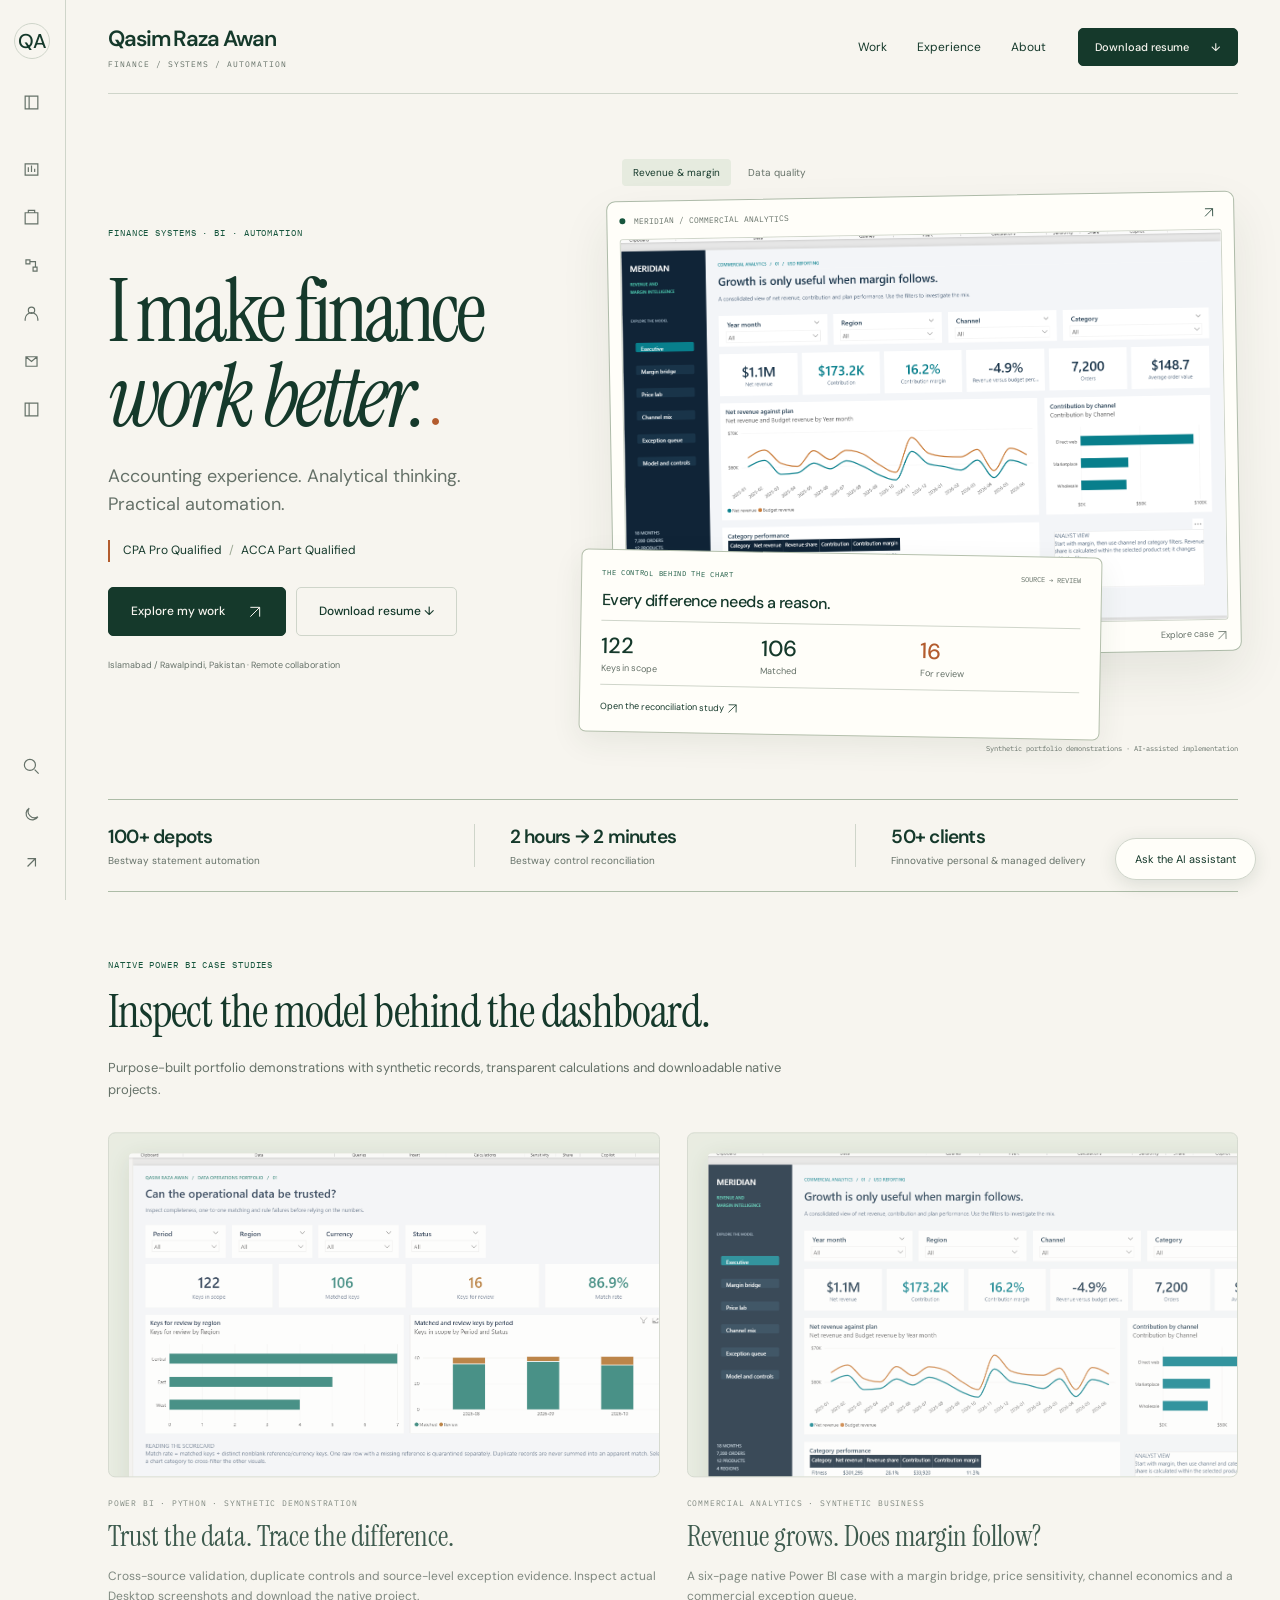
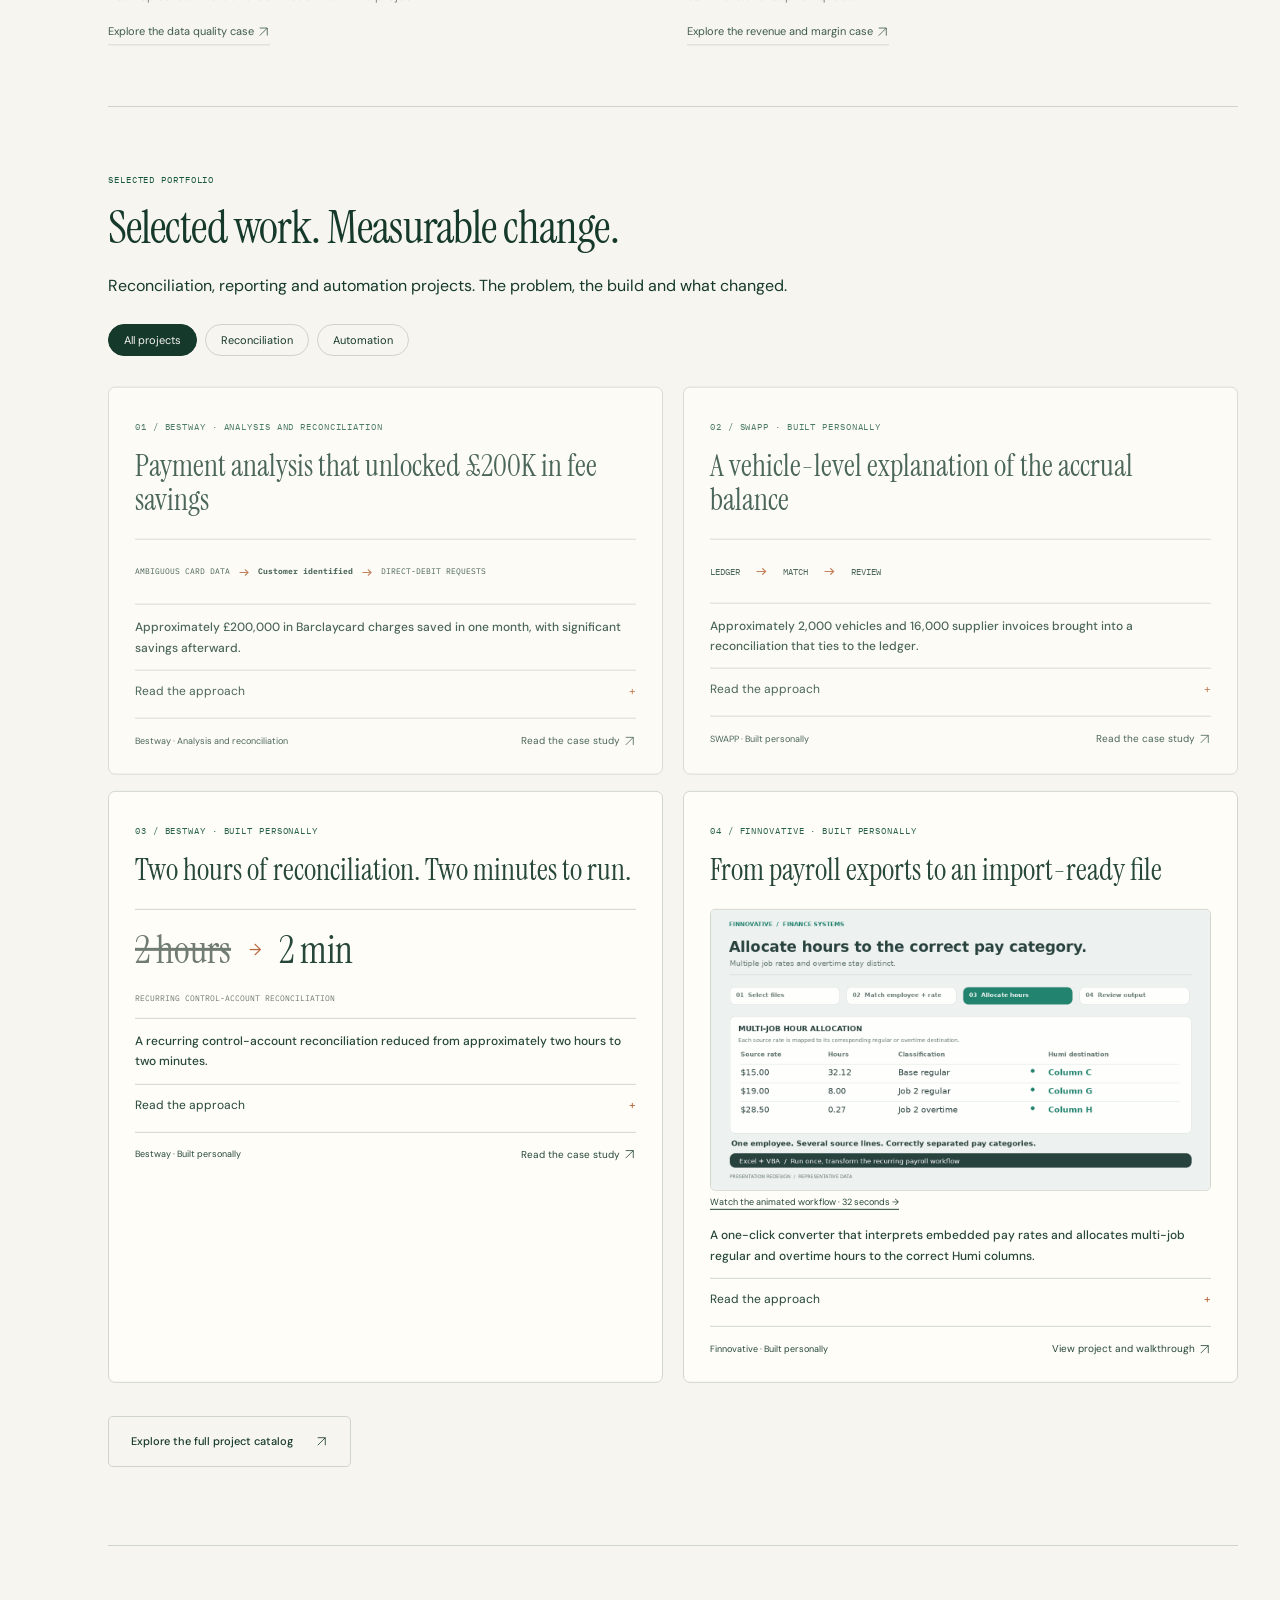
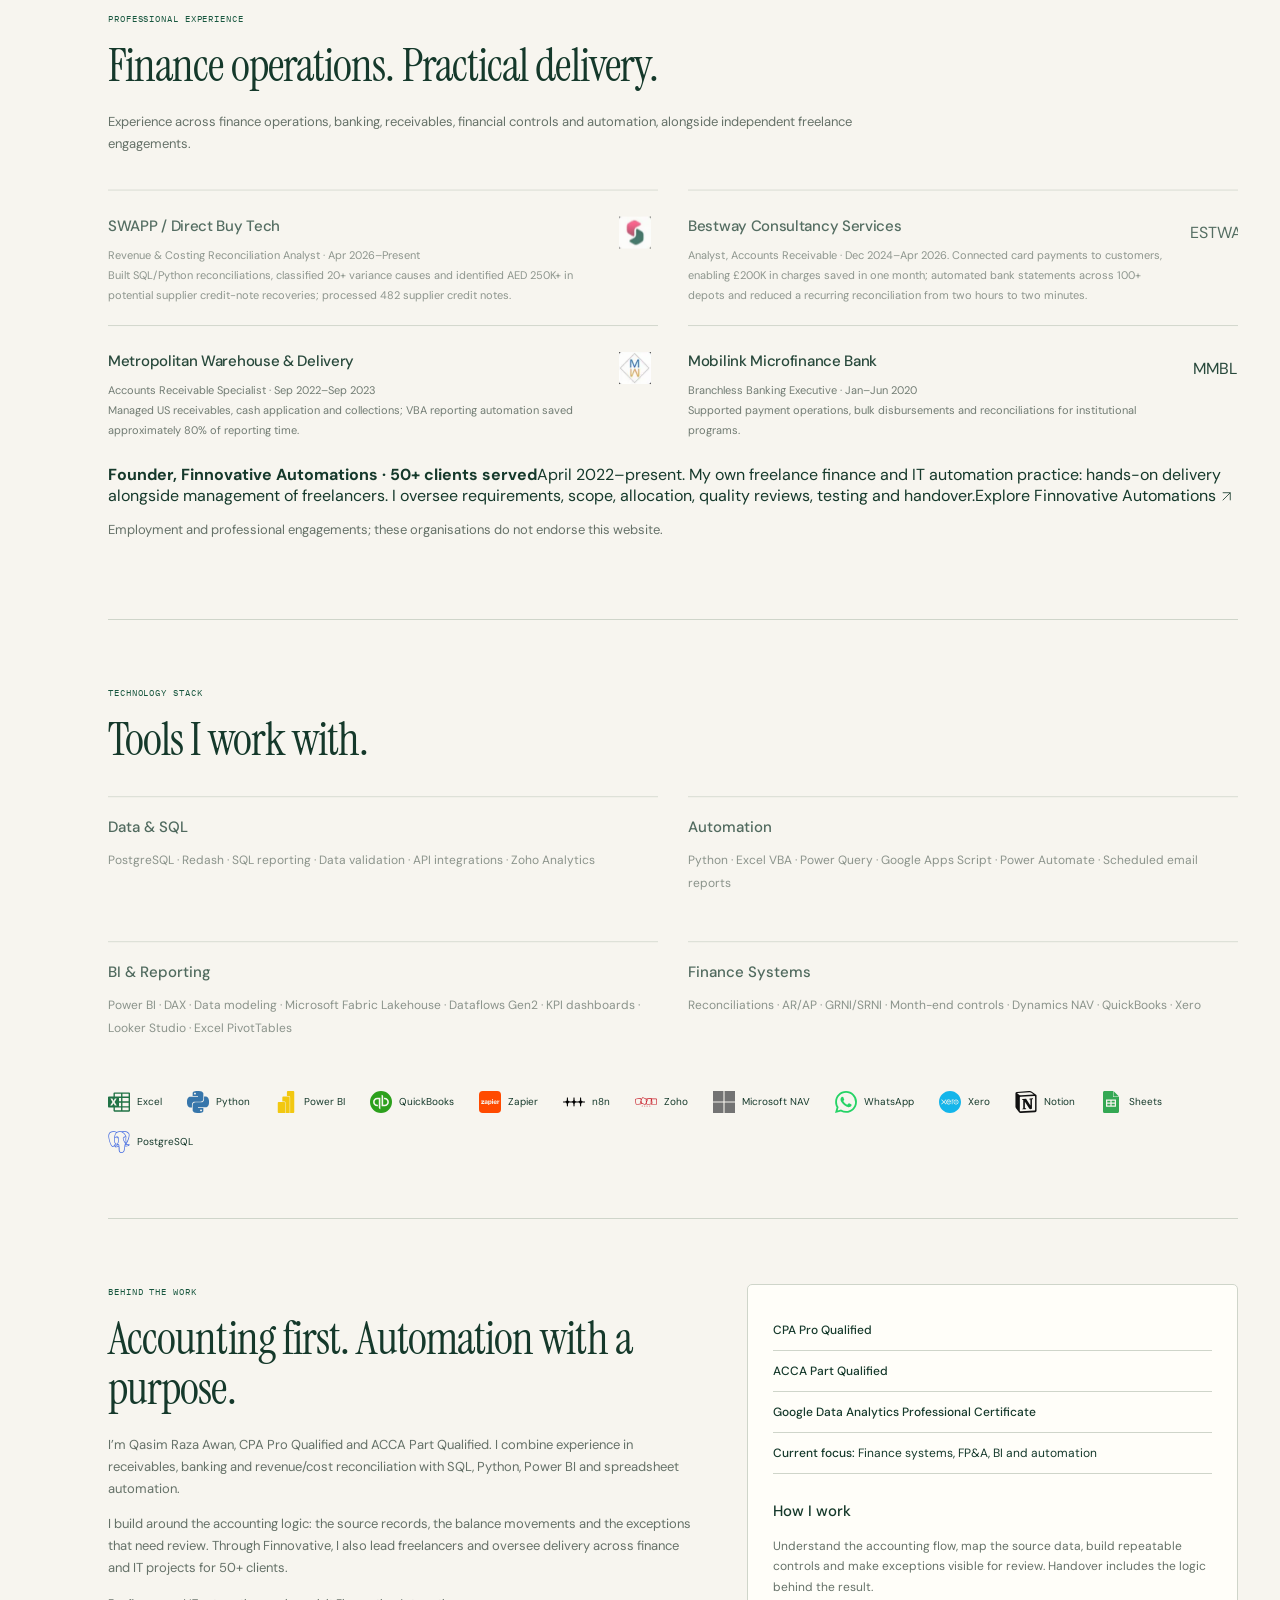
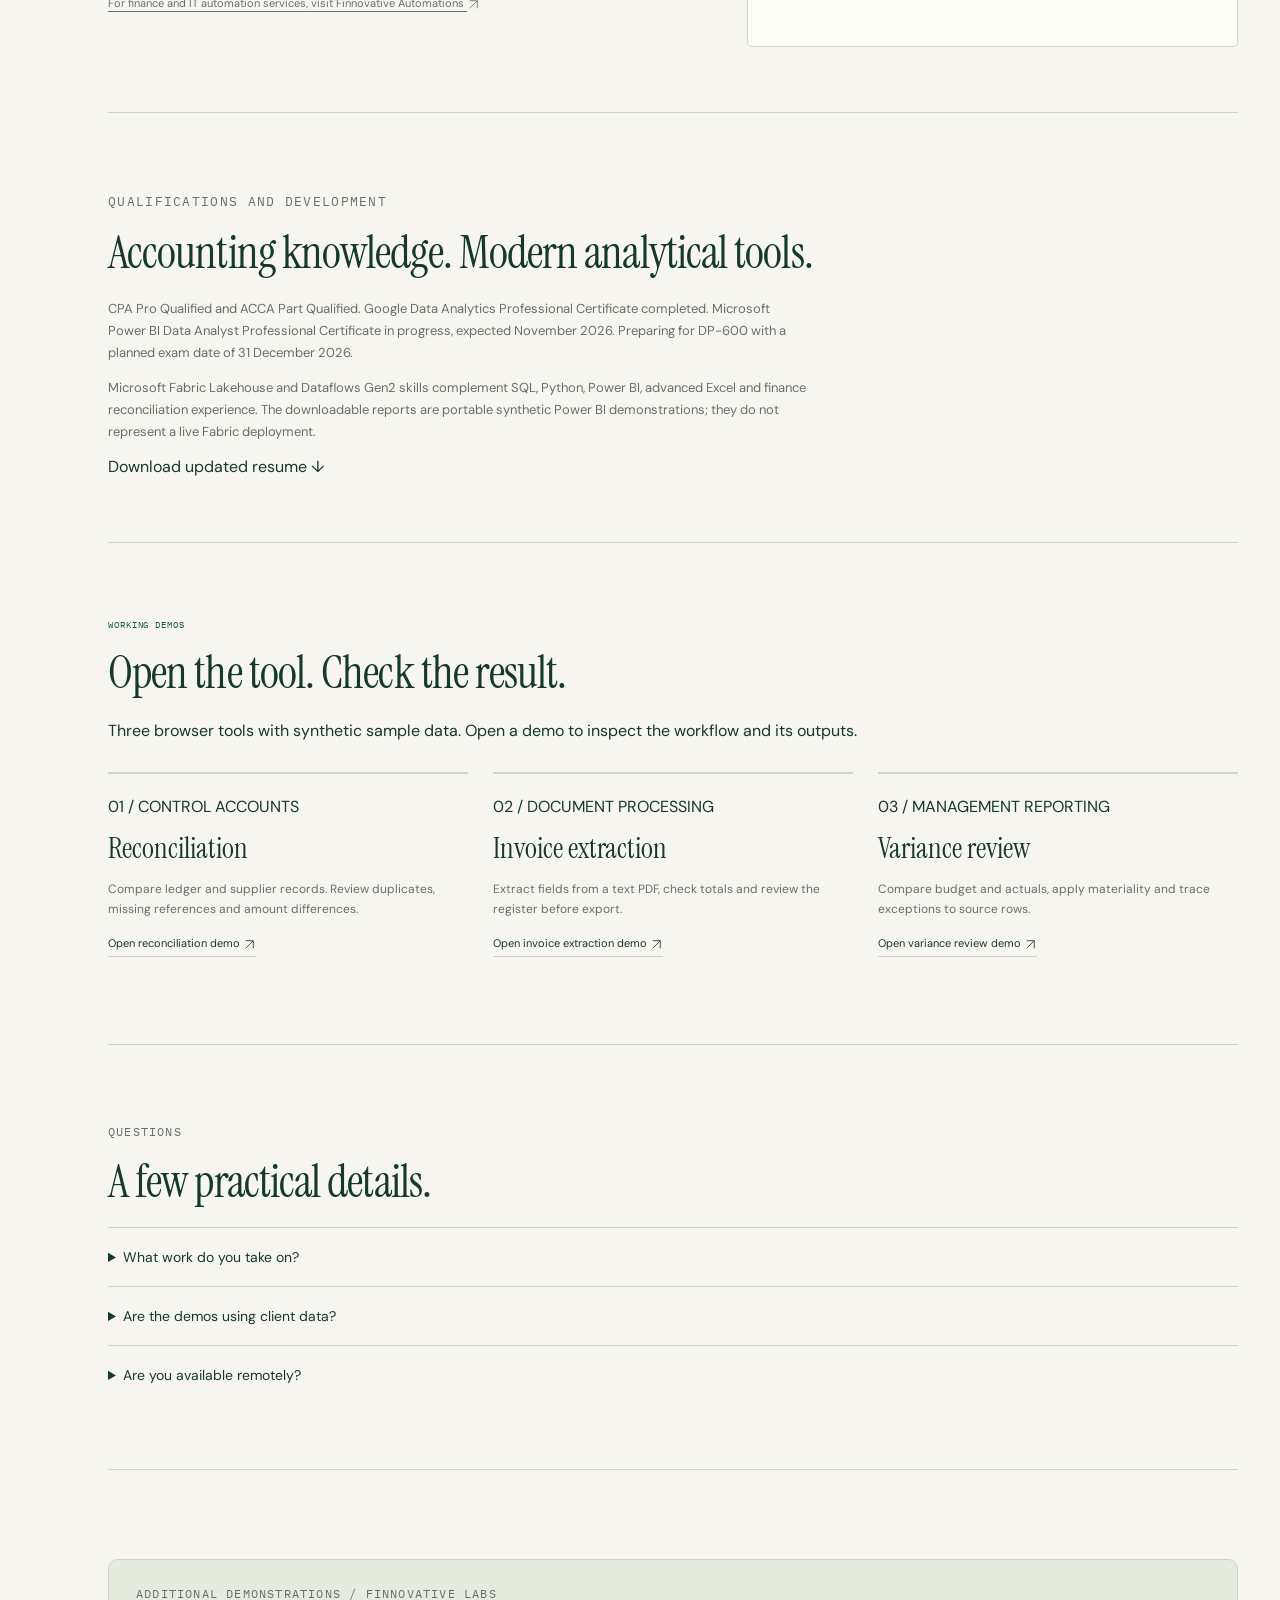
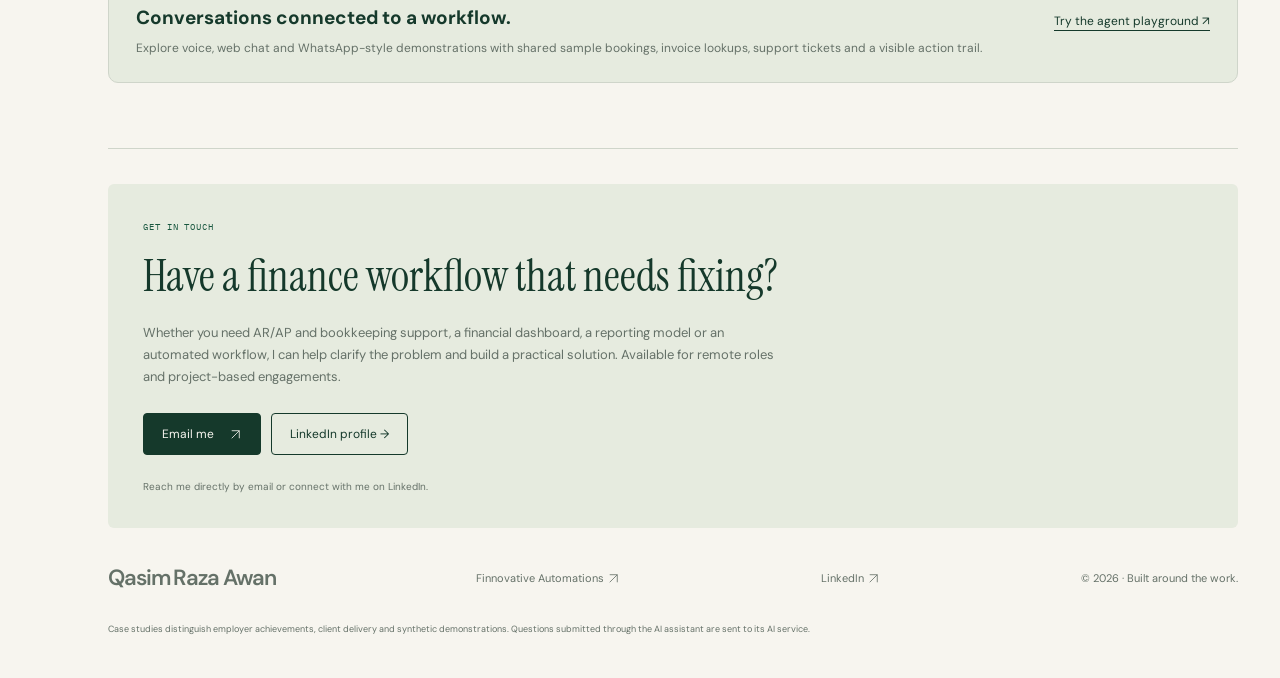
==== commit a5d3a892: "Use Groq Llama with shared eight-message session budget and preflight topic guards" ====
--- a/index.html
+++ b/index.html
@@ -4,4 +4,4 @@
 <div class="company-tile"><div class="company-mark"><img src="[data-uri]" width="96" height="48" alt="MWD company logo" loading="lazy" referrerpolicy="no-referrer" onerror="this.style.display='none';this.parentElement.append(document.createTextNode('MWD'))"></div><strong>Metropolitan Warehouse &amp; Delivery</strong><span>Accounts Receivable Specialist · Sep 2022–Sep 2023<br>Managed US receivables, cash application and collections; VBA reporting automation saved approximately 80% of reporting time.</span></div>
 
 <div class="company-tile"><div class="company-mark"><img src="https://media.licdn.com/dms/image/v2/C4E0BAQHSGRjR9Aw03Q/company-logo_400_400/company-logo_400_400/0/1631316393559?e=2147483647&amp;t=ChtDQr979hwXGZw9QmD9qhri5VN_gNdvMyB7D-mBOeY&amp;v=beta" width="96" height="48" alt="MMBL company logo" loading="lazy" referrerpolicy="no-referrer" onerror="this.style.display='none';this.parentElement.append(document.createTextNode('MMBL'))"></div><strong>Mobilink Microfinance Bank</strong><span>Branchless Banking Executive · Jan–Jun 2020<br>Supported payment operations, bulk disbursements and reconciliations for institutional programs.</span></div>
-</div><div class="freelance-proof"><strong>Founder, Finnovative Automations · 50+ clients served</strong><span>April 2022–present. My own freelance finance and IT automation practice: hands-on delivery alongside management of freelancers. I oversee requirements, scope, allocation, quality reviews, testing and handover.</span><a href="finnovative/">Explore Finnovative Automations <svg class="inline-arrow" viewBox="0 0 24 24" fill="none" stroke="currentColor" stroke-width="1.5" aria-hidden="true"><path d="M5 19 19 5M5 5h14v14"/></svg></a></div><p class="experience-note">Employment and professional engagements; these organisations do not endorse this website.</p></section><section class="section" id="expertise" data-index="04"><div class="eyebrow">Technology stack</div><h2>Tools I work with.</h2><div class="skills"><div class="skill"><h3>Data &amp; SQL</h3><p>PostgreSQL · Redash · SQL reporting · Data validation · API integrations · Zoho Analytics</p></div><div class="skill"><h3>Automation</h3><p>Python · Excel VBA · Power Query · Google Apps Script · Power Automate · Scheduled email reports</p></div><div class="skill"><h3>BI &amp; Reporting</h3><p>Power BI · DAX · Data modeling · Microsoft Fabric Lakehouse · Dataflows Gen2 · KPI dashboards · Looker Studio · Excel PivotTables</p></div><div class="skill"><h3>Finance Systems</h3><p>Reconciliations · AR/AP · GRNI/SRNI · Month-end controls · Dynamics NAV · QuickBooks · Xero</p></div></div><div class="software-deck" aria-label="Software and integration examples"><span><img src="brand-assets/excel.svg" alt="" width="28" height="28" loading="lazy"><b>Excel</b></span><span><img src="brand-assets/python.svg" alt="" width="28" height="28" loading="lazy"><b>Python</b></span><span><img src="brand-assets/powerbi.svg" alt="" width="28" height="28" loading="lazy"><b>Power BI</b></span><span><img src="brand-assets/quickbooks.svg" alt="" width="28" height="28" loading="lazy"><b>QuickBooks</b></span><span><img src="brand-assets/zapier.svg" alt="" width="28" height="28" loading="lazy"><b>Zapier</b></span><span><img src="brand-assets/n8n.svg" alt="" width="28" height="28" loading="lazy"><b>n8n</b></span><span><img src="brand-assets/zoho.svg" alt="" width="28" height="28" loading="lazy"><b>Zoho</b></span><span><img src="brand-assets/dynamics-nav.svg" alt="" width="28" height="28" loading="lazy"><b>Microsoft NAV</b></span><span><img src="brand-assets/whatsapp.svg" alt="" width="28" height="28" loading="lazy"><b>WhatsApp</b></span><span><img src="brand-assets/xero.svg" alt="" width="28" height="28" loading="lazy"><b>Xero</b></span><span><img src="brand-assets/notion.svg" alt="" width="28" height="28" loading="lazy"><b>Notion</b></span><span><img src="brand-assets/sheets.svg" alt="" width="28" height="28" loading="lazy"><b>Sheets</b></span><span><img src="brand-assets/postgresql.svg" alt="" width="28" height="28" loading="lazy"><b>PostgreSQL</b></span></div></section><section class="section" id="about" data-index="05"><div class="about"><div><div class="eyebrow">Behind the work</div><h2>Accounting first. Automation with a purpose.</h2><p class="company-intro">I’m Qasim Raza Awan, CPA Pro Qualified and ACCA Part Qualified. I combine experience in receivables, banking and revenue/cost reconciliation with SQL, Python, Power BI and spreadsheet automation.</p><p>I build around the accounting logic: the source records, the balance movements and the exceptions that need review. Through Finnovative, I also lead freelancers and oversee delivery across finance and IT projects for 50+ clients.</p><p><a href="finnovative/">For finance and IT automation services, visit Finnovative Automations <svg class="inline-arrow" viewBox="0 0 24 24" fill="none" stroke="currentColor" stroke-width="1.5" aria-hidden="true"><path d="M5 19 19 5M5 5h14v14"/></svg></a></p></div><div class="credentials"><div><strong>CPA Pro Qualified</strong></div><div><strong>ACCA Part Qualified</strong></div><div><strong>Google Data Analytics Professional Certificate</strong></div><div><strong>Current focus:</strong> Finance systems, FP&amp;A, BI and automation</div><div class="about-process"><h3>How I work</h3><p>Understand the accounting flow, map the source data, build repeatable controls and make exceptions visible for review. Handover includes the logic behind the result.</p></div></div></div></section><section class="analytics-feature" id="current-qualifications"><p class="eyebrow">QUALIFICATIONS AND DEVELOPMENT</p><h2>Accounting knowledge. Modern analytical tools.</h2><p>CPA Pro Qualified and ACCA Part Qualified. Google Data Analytics Professional Certificate completed. Microsoft Power BI Data Analyst Professional Certificate in progress, expected November 2026. Preparing for DP-600 with a planned exam date of 31 December 2026.</p><p>Microsoft Fabric Lakehouse and Dataflows Gen2 skills complement SQL, Python, Power BI, advanced Excel and finance reconciliation experience. The downloadable reports are portable synthetic Power BI demonstrations; they do not represent a live Fabric deployment.</p><a href="downloads/Qasim_Raza_Awan_Resume.pdf?v=20261115b" download>Download updated resume ↓</a></section><section class="section" id="demonstrations" data-index="02"><div class="section-heading"><p class="eyebrow">WORKING DEMOS</p><h2>Open the tool. Check the result.</h2><p>Three browser tools with synthetic sample data. Open a demo to inspect the workflow and its outputs.</p></div><div class="demo-link-grid"><article class="direct-demo" data-demo-number="01"><span>01 / CONTROL ACCOUNTS</span><h3>Reconciliation</h3><p>Compare ledger and supplier records. Review duplicates, missing references and amount differences.</p><a href="products/?app=reconciliation">Open reconciliation demo <svg class="inline-arrow" viewBox="0 0 24 24" fill="none" stroke="currentColor" stroke-width="1.5" aria-hidden="true"><path d="M5 19 19 5M5 5h14v14"/></svg></a></article><article class="direct-demo" data-demo-number="02"><span>02 / DOCUMENT PROCESSING</span><h3>Invoice extraction</h3><p>Extract fields from a text PDF, check totals and review the register before export.</p><a href="products/?app=invoice">Open invoice extraction demo <svg class="inline-arrow" viewBox="0 0 24 24" fill="none" stroke="currentColor" stroke-width="1.5" aria-hidden="true"><path d="M5 19 19 5M5 5h14v14"/></svg></a></article><article class="direct-demo" data-demo-number="03"><span>03 / MANAGEMENT REPORTING</span><h3>Variance review</h3><p>Compare budget and actuals, apply materiality and trace exceptions to source rows.</p><a href="products/?app=variance">Open variance review demo <svg class="inline-arrow" viewBox="0 0 24 24" fill="none" stroke="currentColor" stroke-width="1.5" aria-hidden="true"><path d="M5 19 19 5M5 5h14v14"/></svg></a></article></div></section><div class="personal-closing"><section class="section faq-section" id="faq"><p class="eyebrow">QUESTIONS</p><h2>A few practical details.</h2><details><summary>What work do you take on?</summary><p>Finance systems, reconciliation, reporting, dashboards, spreadsheet tools and connected automation. Visit Finnovative Automations for customer support, voice and WhatsApp agent builds.</p></details><details><summary>Are the demos using client data?</summary><p>No. The linked tools use synthetic sample data. Client records, credentials and confidential business information are not published.</p></details><details><summary>Are you available remotely?</summary><p>Based in Pakistan and available for remote roles and project engagements. Contact me to discuss scope and timing.</p></details></section><section class="section" id="business-agent-demos"><div class="agent-personal-callout"><div><p class="eyebrow">ADDITIONAL DEMONSTRATIONS / FINNOVATIVE LABS</p><h3>Conversations connected to a workflow.</h3><p>Explore voice, web chat and WhatsApp-style demonstrations with shared sample bookings, invoice lookups, support tickets and a visible action trail.</p></div><a href="finnovative/#agent-playground">Try the agent playground ↗</a></div></section><section class="contact" id="contact"><div class="eyebrow">Get in touch</div><h2>Have a finance workflow that needs fixing?</h2><p>Whether you need AR/AP and bookkeeping support, a financial dashboard, a reporting model or an automated workflow, I can help clarify the problem and build a practical solution. Available for remote roles and project-based engagements.</p><div class="actions"><a class="btn primary" href="mailto:qraza543@gmail.com?subject=Portfolio%20inquiry" id="emailLink">Email me <svg class="inline-arrow" viewBox="0 0 24 24" fill="none" stroke="currentColor" stroke-width="1.5" aria-hidden="true"><path d="M5 19 19 5M5 5h14v14"/></svg></a><a class="btn secondary" href="https://www.linkedin.com/in/qasim-raza-awan/" id="linkedInLink" target="_blank" rel="noopener noreferrer">LinkedIn profile →</a></div><div class="hero-note">Reach me directly by email or connect with me on LinkedIn.</div></section></div></main><footer class="personal-footer"><a class="name" href="#top">Qasim Raza Awan</a><a href="finnovative/">Finnovative Automations <svg class="inline-arrow" viewBox="0 0 24 24" fill="none" stroke="currentColor" stroke-width="1.5" aria-hidden="true"><path d="M5 19 19 5M5 5h14v14"/></svg></a><a href="https://www.linkedin.com/in/qasim-raza-awan/" target="_blank" rel="noopener">LinkedIn <svg class="inline-arrow" viewBox="0 0 24 24" fill="none" stroke="currentColor" stroke-width="1.5" aria-hidden="true"><path d="M5 19 19 5M5 5h14v14"/></svg></a><span>© 2026 · Built around the work.</span></footer><p class="privacy-note">Case studies distinguish employer achievements, client delivery and synthetic demonstrations. Questions submitted through the AI assistant are sent to its AI service.</p></div><dialog id="portfolio-search" aria-labelledby="portfolio-search-title"><div class="dialog-head"><h2 id="portfolio-search-title">Find your way.</h2><button data-close-dialog aria-label="Close search">×</button></div><label for="portfolio-query">Search projects, experience and tools</label><input id="portfolio-query" type="search" placeholder="Try Fabric, payroll or reconciliation" autocomplete="off"><div id="portfolio-results" aria-live="polite"></div><small>Ctrl / ⌘ K to open · Escape to close</small></dialog><dialog class="image-dialog" aria-label="Report screenshot"><button data-close-dialog aria-label="Close screenshot">Close ×</button><img alt="Expanded Power BI report screenshot"></dialog><button class="to-top" aria-label="Back to top" hidden>↑</button><div class="reading-progress" aria-hidden="true"></div><script src="ui/interactions.js?v=20261115b" defer></script><script type="module" src="ui/motion.js?v=20261115b"></script><script src="portfolio-assistant.js?v=20261113" defer></script></body></html>+</div><div class="freelance-proof"><strong>Founder, Finnovative Automations · 50+ clients served</strong><span>April 2022–present. My own freelance finance and IT automation practice: hands-on delivery alongside management of freelancers. I oversee requirements, scope, allocation, quality reviews, testing and handover.</span><a href="finnovative/">Explore Finnovative Automations <svg class="inline-arrow" viewBox="0 0 24 24" fill="none" stroke="currentColor" stroke-width="1.5" aria-hidden="true"><path d="M5 19 19 5M5 5h14v14"/></svg></a></div><p class="experience-note">Employment and professional engagements; these organisations do not endorse this website.</p></section><section class="section" id="expertise" data-index="04"><div class="eyebrow">Technology stack</div><h2>Tools I work with.</h2><div class="skills"><div class="skill"><h3>Data &amp; SQL</h3><p>PostgreSQL · Redash · SQL reporting · Data validation · API integrations · Zoho Analytics</p></div><div class="skill"><h3>Automation</h3><p>Python · Excel VBA · Power Query · Google Apps Script · Power Automate · Scheduled email reports</p></div><div class="skill"><h3>BI &amp; Reporting</h3><p>Power BI · DAX · Data modeling · Microsoft Fabric Lakehouse · Dataflows Gen2 · KPI dashboards · Looker Studio · Excel PivotTables</p></div><div class="skill"><h3>Finance Systems</h3><p>Reconciliations · AR/AP · GRNI/SRNI · Month-end controls · Dynamics NAV · QuickBooks · Xero</p></div></div><div class="software-deck" aria-label="Software and integration examples"><span><img src="brand-assets/excel.svg" alt="" width="28" height="28" loading="lazy"><b>Excel</b></span><span><img src="brand-assets/python.svg" alt="" width="28" height="28" loading="lazy"><b>Python</b></span><span><img src="brand-assets/powerbi.svg" alt="" width="28" height="28" loading="lazy"><b>Power BI</b></span><span><img src="brand-assets/quickbooks.svg" alt="" width="28" height="28" loading="lazy"><b>QuickBooks</b></span><span><img src="brand-assets/zapier.svg" alt="" width="28" height="28" loading="lazy"><b>Zapier</b></span><span><img src="brand-assets/n8n.svg" alt="" width="28" height="28" loading="lazy"><b>n8n</b></span><span><img src="brand-assets/zoho.svg" alt="" width="28" height="28" loading="lazy"><b>Zoho</b></span><span><img src="brand-assets/dynamics-nav.svg" alt="" width="28" height="28" loading="lazy"><b>Microsoft NAV</b></span><span><img src="brand-assets/whatsapp.svg" alt="" width="28" height="28" loading="lazy"><b>WhatsApp</b></span><span><img src="brand-assets/xero.svg" alt="" width="28" height="28" loading="lazy"><b>Xero</b></span><span><img src="brand-assets/notion.svg" alt="" width="28" height="28" loading="lazy"><b>Notion</b></span><span><img src="brand-assets/sheets.svg" alt="" width="28" height="28" loading="lazy"><b>Sheets</b></span><span><img src="brand-assets/postgresql.svg" alt="" width="28" height="28" loading="lazy"><b>PostgreSQL</b></span></div></section><section class="section" id="about" data-index="05"><div class="about"><div><div class="eyebrow">Behind the work</div><h2>Accounting first. Automation with a purpose.</h2><p class="company-intro">I’m Qasim Raza Awan, CPA Pro Qualified and ACCA Part Qualified. I combine experience in receivables, banking and revenue/cost reconciliation with SQL, Python, Power BI and spreadsheet automation.</p><p>I build around the accounting logic: the source records, the balance movements and the exceptions that need review. Through Finnovative, I also lead freelancers and oversee delivery across finance and IT projects for 50+ clients.</p><p><a href="finnovative/">For finance and IT automation services, visit Finnovative Automations <svg class="inline-arrow" viewBox="0 0 24 24" fill="none" stroke="currentColor" stroke-width="1.5" aria-hidden="true"><path d="M5 19 19 5M5 5h14v14"/></svg></a></p></div><div class="credentials"><div><strong>CPA Pro Qualified</strong></div><div><strong>ACCA Part Qualified</strong></div><div><strong>Google Data Analytics Professional Certificate</strong></div><div><strong>Current focus:</strong> Finance systems, FP&amp;A, BI and automation</div><div class="about-process"><h3>How I work</h3><p>Understand the accounting flow, map the source data, build repeatable controls and make exceptions visible for review. Handover includes the logic behind the result.</p></div></div></div></section><section class="analytics-feature" id="current-qualifications"><p class="eyebrow">QUALIFICATIONS AND DEVELOPMENT</p><h2>Accounting knowledge. Modern analytical tools.</h2><p>CPA Pro Qualified and ACCA Part Qualified. Google Data Analytics Professional Certificate completed. Microsoft Power BI Data Analyst Professional Certificate in progress, expected November 2026. Preparing for DP-600 with a planned exam date of 31 December 2026.</p><p>Microsoft Fabric Lakehouse and Dataflows Gen2 skills complement SQL, Python, Power BI, advanced Excel and finance reconciliation experience. The downloadable reports are portable synthetic Power BI demonstrations; they do not represent a live Fabric deployment.</p><a href="downloads/Qasim_Raza_Awan_Resume.pdf?v=20261115b" download>Download updated resume ↓</a></section><section class="section" id="demonstrations" data-index="02"><div class="section-heading"><p class="eyebrow">WORKING DEMOS</p><h2>Open the tool. Check the result.</h2><p>Three browser tools with synthetic sample data. Open a demo to inspect the workflow and its outputs.</p></div><div class="demo-link-grid"><article class="direct-demo" data-demo-number="01"><span>01 / CONTROL ACCOUNTS</span><h3>Reconciliation</h3><p>Compare ledger and supplier records. Review duplicates, missing references and amount differences.</p><a href="products/?app=reconciliation">Open reconciliation demo <svg class="inline-arrow" viewBox="0 0 24 24" fill="none" stroke="currentColor" stroke-width="1.5" aria-hidden="true"><path d="M5 19 19 5M5 5h14v14"/></svg></a></article><article class="direct-demo" data-demo-number="02"><span>02 / DOCUMENT PROCESSING</span><h3>Invoice extraction</h3><p>Extract fields from a text PDF, check totals and review the register before export.</p><a href="products/?app=invoice">Open invoice extraction demo <svg class="inline-arrow" viewBox="0 0 24 24" fill="none" stroke="currentColor" stroke-width="1.5" aria-hidden="true"><path d="M5 19 19 5M5 5h14v14"/></svg></a></article><article class="direct-demo" data-demo-number="03"><span>03 / MANAGEMENT REPORTING</span><h3>Variance review</h3><p>Compare budget and actuals, apply materiality and trace exceptions to source rows.</p><a href="products/?app=variance">Open variance review demo <svg class="inline-arrow" viewBox="0 0 24 24" fill="none" stroke="currentColor" stroke-width="1.5" aria-hidden="true"><path d="M5 19 19 5M5 5h14v14"/></svg></a></article></div></section><div class="personal-closing"><section class="section faq-section" id="faq"><p class="eyebrow">QUESTIONS</p><h2>A few practical details.</h2><details><summary>What work do you take on?</summary><p>Finance systems, reconciliation, reporting, dashboards, spreadsheet tools and connected automation. Visit Finnovative Automations for customer support, voice and WhatsApp agent builds.</p></details><details><summary>Are the demos using client data?</summary><p>No. The linked tools use synthetic sample data. Client records, credentials and confidential business information are not published.</p></details><details><summary>Are you available remotely?</summary><p>Based in Pakistan and available for remote roles and project engagements. Contact me to discuss scope and timing.</p></details></section><section class="section" id="business-agent-demos"><div class="agent-personal-callout"><div><p class="eyebrow">ADDITIONAL DEMONSTRATIONS / FINNOVATIVE LABS</p><h3>Conversations connected to a workflow.</h3><p>Explore voice, web chat and WhatsApp-style demonstrations with shared sample bookings, invoice lookups, support tickets and a visible action trail.</p></div><a href="finnovative/#agent-playground">Try the agent playground ↗</a></div></section><section class="contact" id="contact"><div class="eyebrow">Get in touch</div><h2>Have a finance workflow that needs fixing?</h2><p>Whether you need AR/AP and bookkeeping support, a financial dashboard, a reporting model or an automated workflow, I can help clarify the problem and build a practical solution. Available for remote roles and project-based engagements.</p><div class="actions"><a class="btn primary" href="mailto:qraza543@gmail.com?subject=Portfolio%20inquiry" id="emailLink">Email me <svg class="inline-arrow" viewBox="0 0 24 24" fill="none" stroke="currentColor" stroke-width="1.5" aria-hidden="true"><path d="M5 19 19 5M5 5h14v14"/></svg></a><a class="btn secondary" href="https://www.linkedin.com/in/qasim-raza-awan/" id="linkedInLink" target="_blank" rel="noopener noreferrer">LinkedIn profile →</a></div><div class="hero-note">Reach me directly by email or connect with me on LinkedIn.</div></section></div></main><footer class="personal-footer"><a class="name" href="#top">Qasim Raza Awan</a><a href="finnovative/">Finnovative Automations <svg class="inline-arrow" viewBox="0 0 24 24" fill="none" stroke="currentColor" stroke-width="1.5" aria-hidden="true"><path d="M5 19 19 5M5 5h14v14"/></svg></a><a href="https://www.linkedin.com/in/qasim-raza-awan/" target="_blank" rel="noopener">LinkedIn <svg class="inline-arrow" viewBox="0 0 24 24" fill="none" stroke="currentColor" stroke-width="1.5" aria-hidden="true"><path d="M5 19 19 5M5 5h14v14"/></svg></a><span>© 2026 · Built around the work.</span></footer><p class="privacy-note">Case studies distinguish employer achievements, client delivery and synthetic demonstrations. Questions submitted through the AI assistant are sent to its AI service.</p></div><dialog id="portfolio-search" aria-labelledby="portfolio-search-title"><div class="dialog-head"><h2 id="portfolio-search-title">Find your way.</h2><button data-close-dialog aria-label="Close search">×</button></div><label for="portfolio-query">Search projects, experience and tools</label><input id="portfolio-query" type="search" placeholder="Try Fabric, payroll or reconciliation" autocomplete="off"><div id="portfolio-results" aria-live="polite"></div><small>Ctrl / ⌘ K to open · Escape to close</small></dialog><dialog class="image-dialog" aria-label="Report screenshot"><button data-close-dialog aria-label="Close screenshot">Close ×</button><img alt="Expanded Power BI report screenshot"></dialog><button class="to-top" aria-label="Back to top" hidden>↑</button><div class="reading-progress" aria-hidden="true"></div><script src="ui/interactions.js?v=20261115b" defer></script><script type="module" src="ui/motion.js?v=20261115b"></script><script src="portfolio-assistant.js?v=20261115groq2" defer></script></body></html>
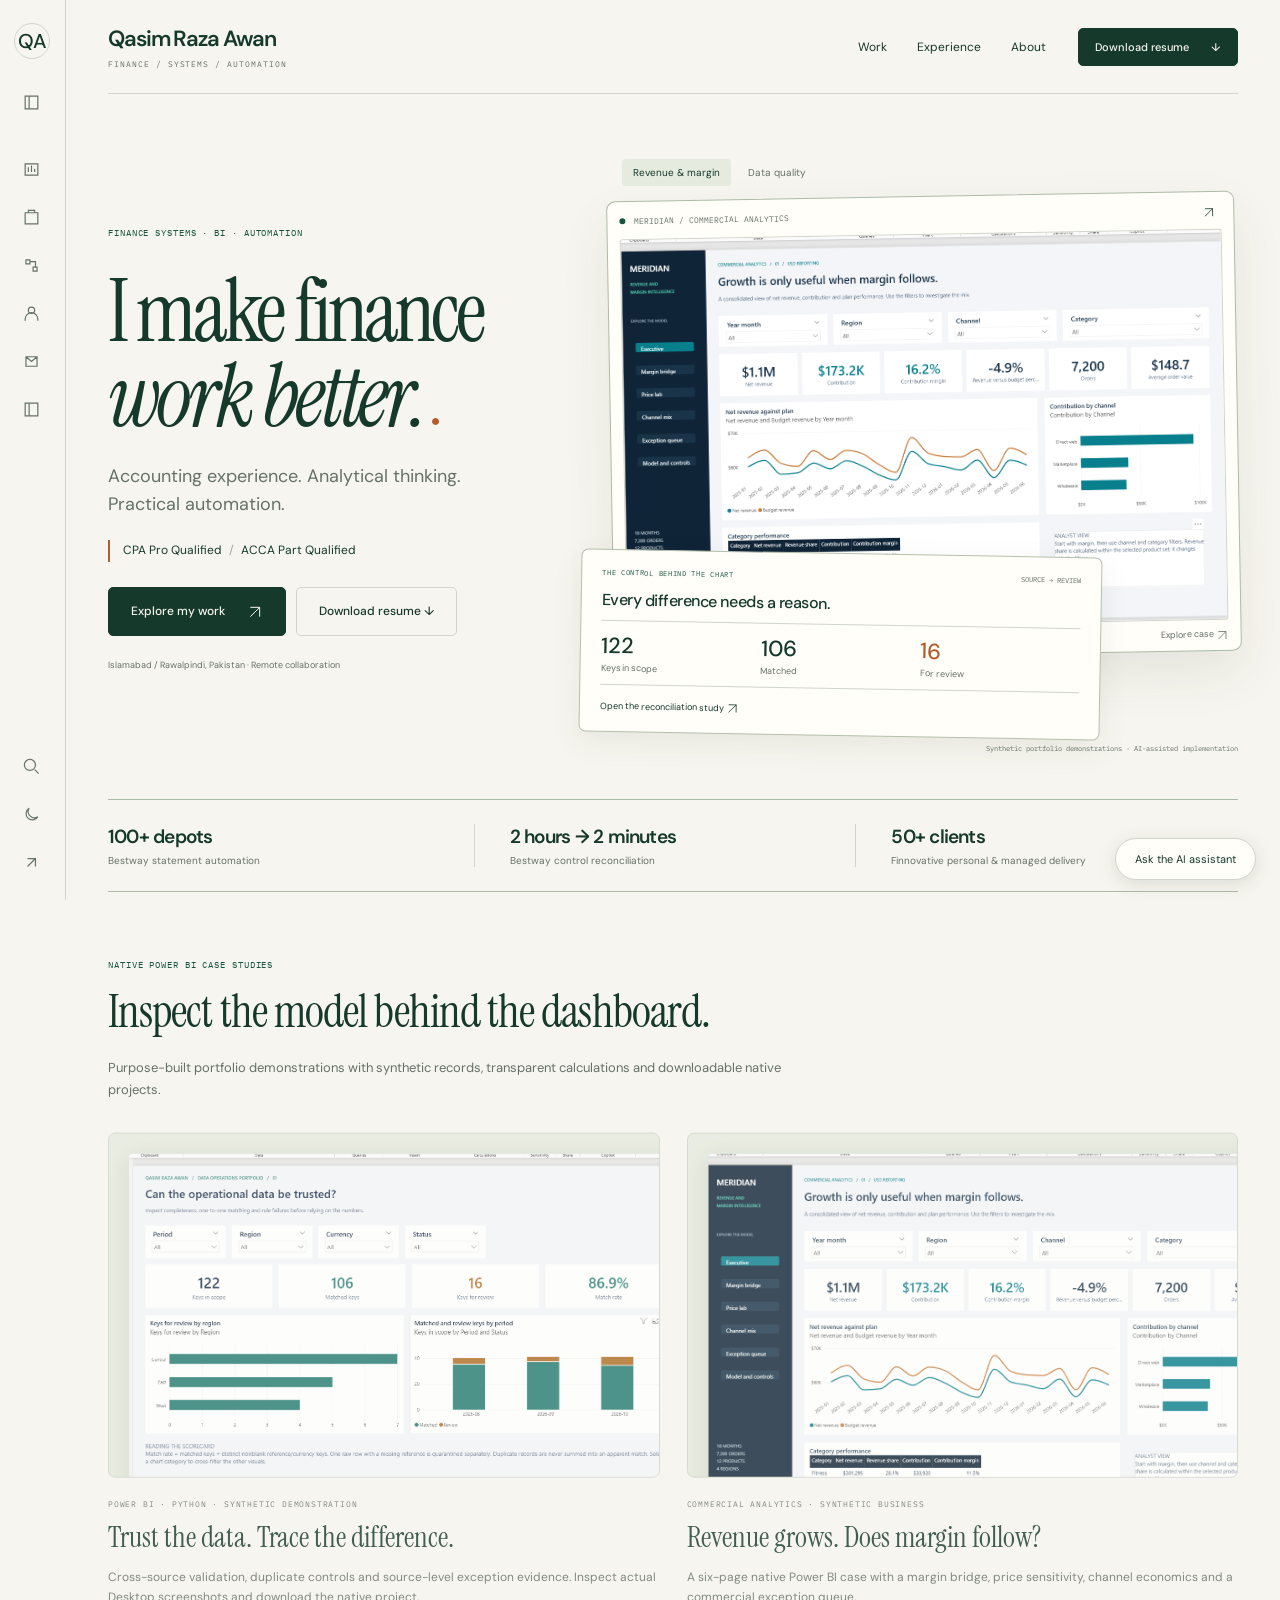
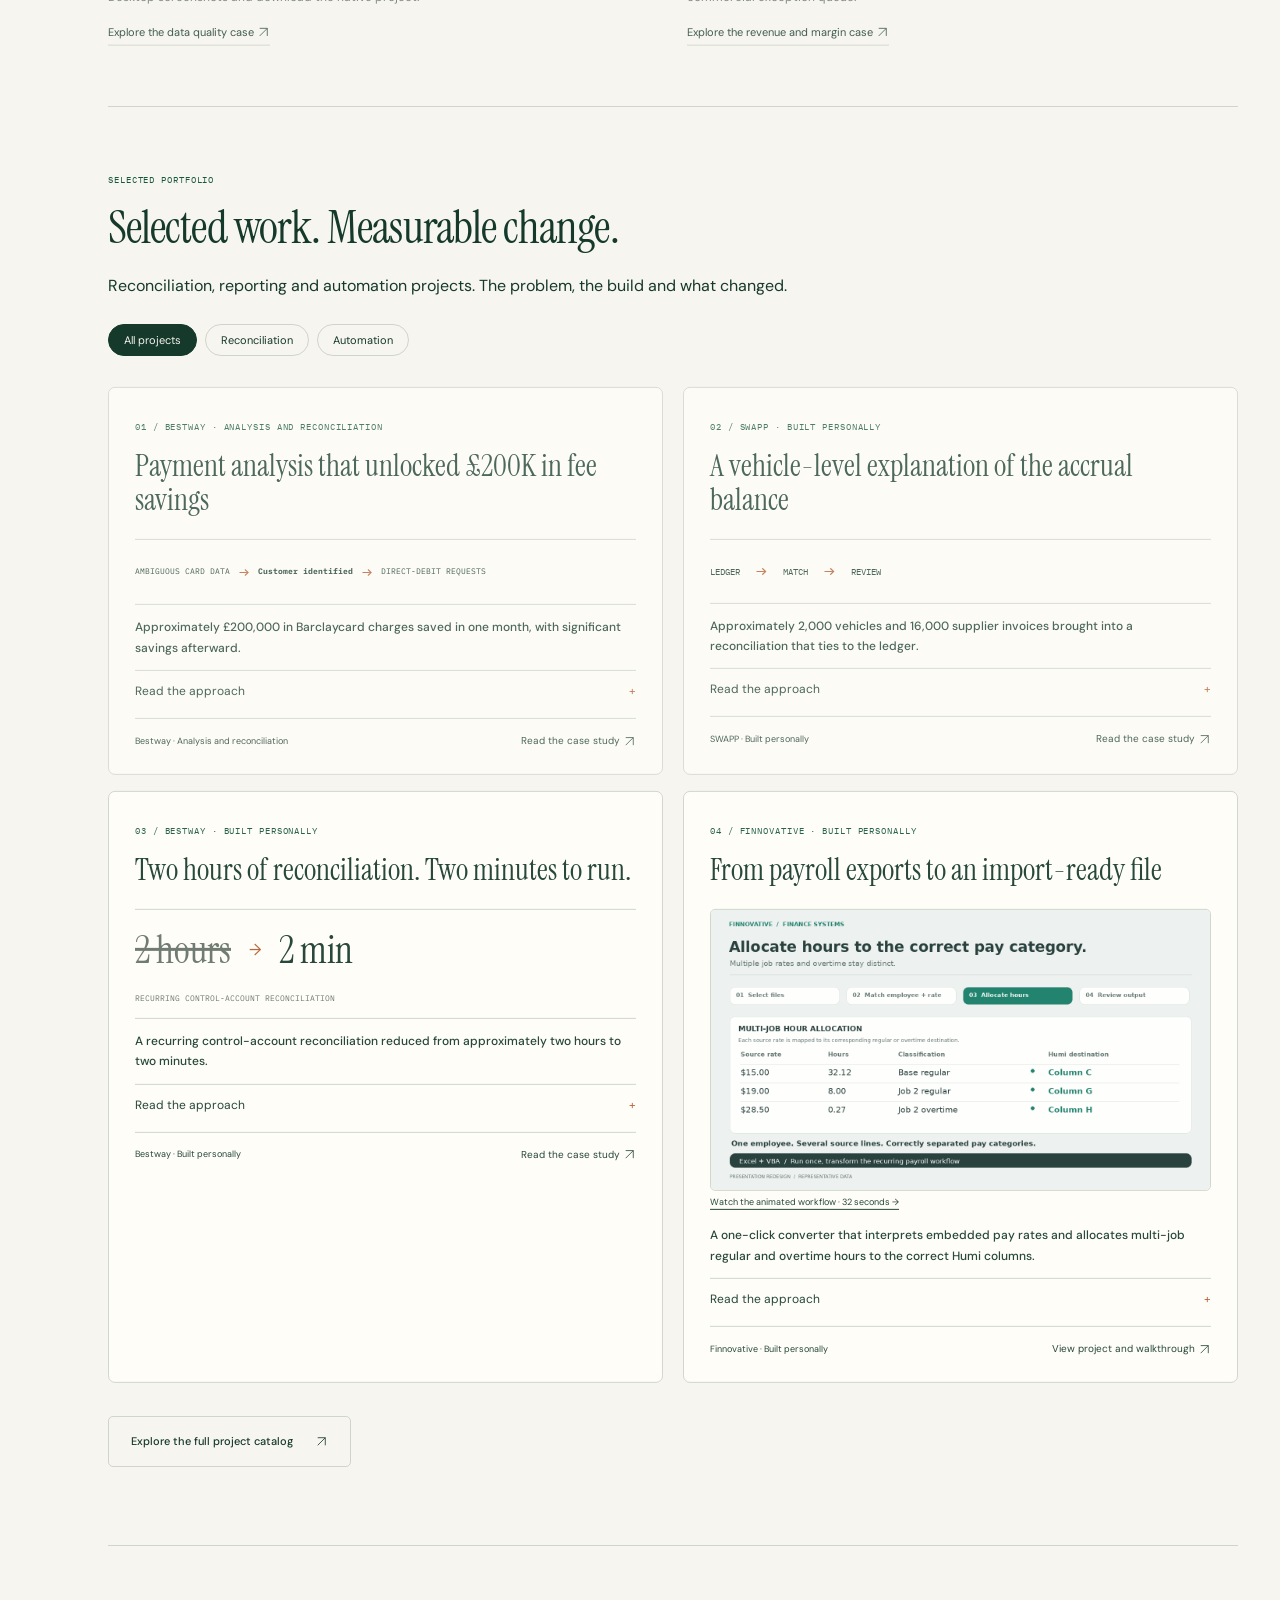
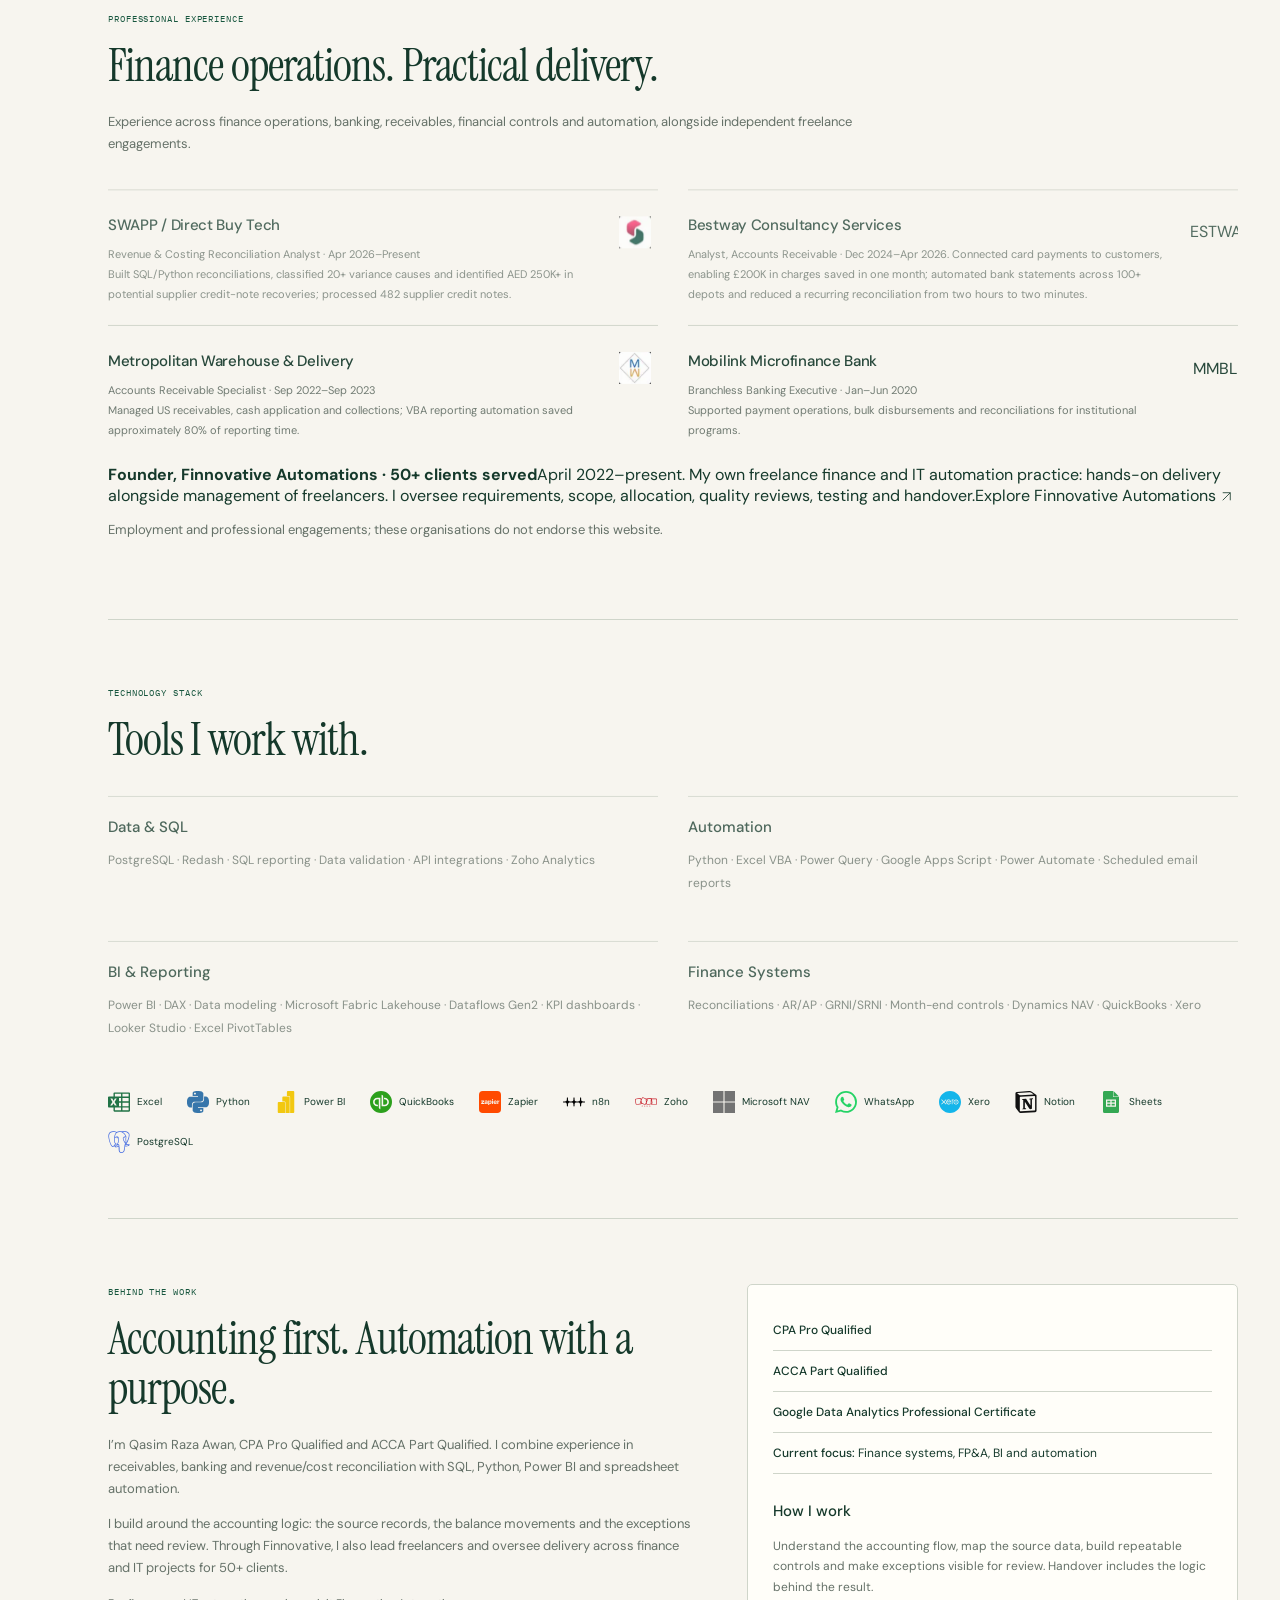
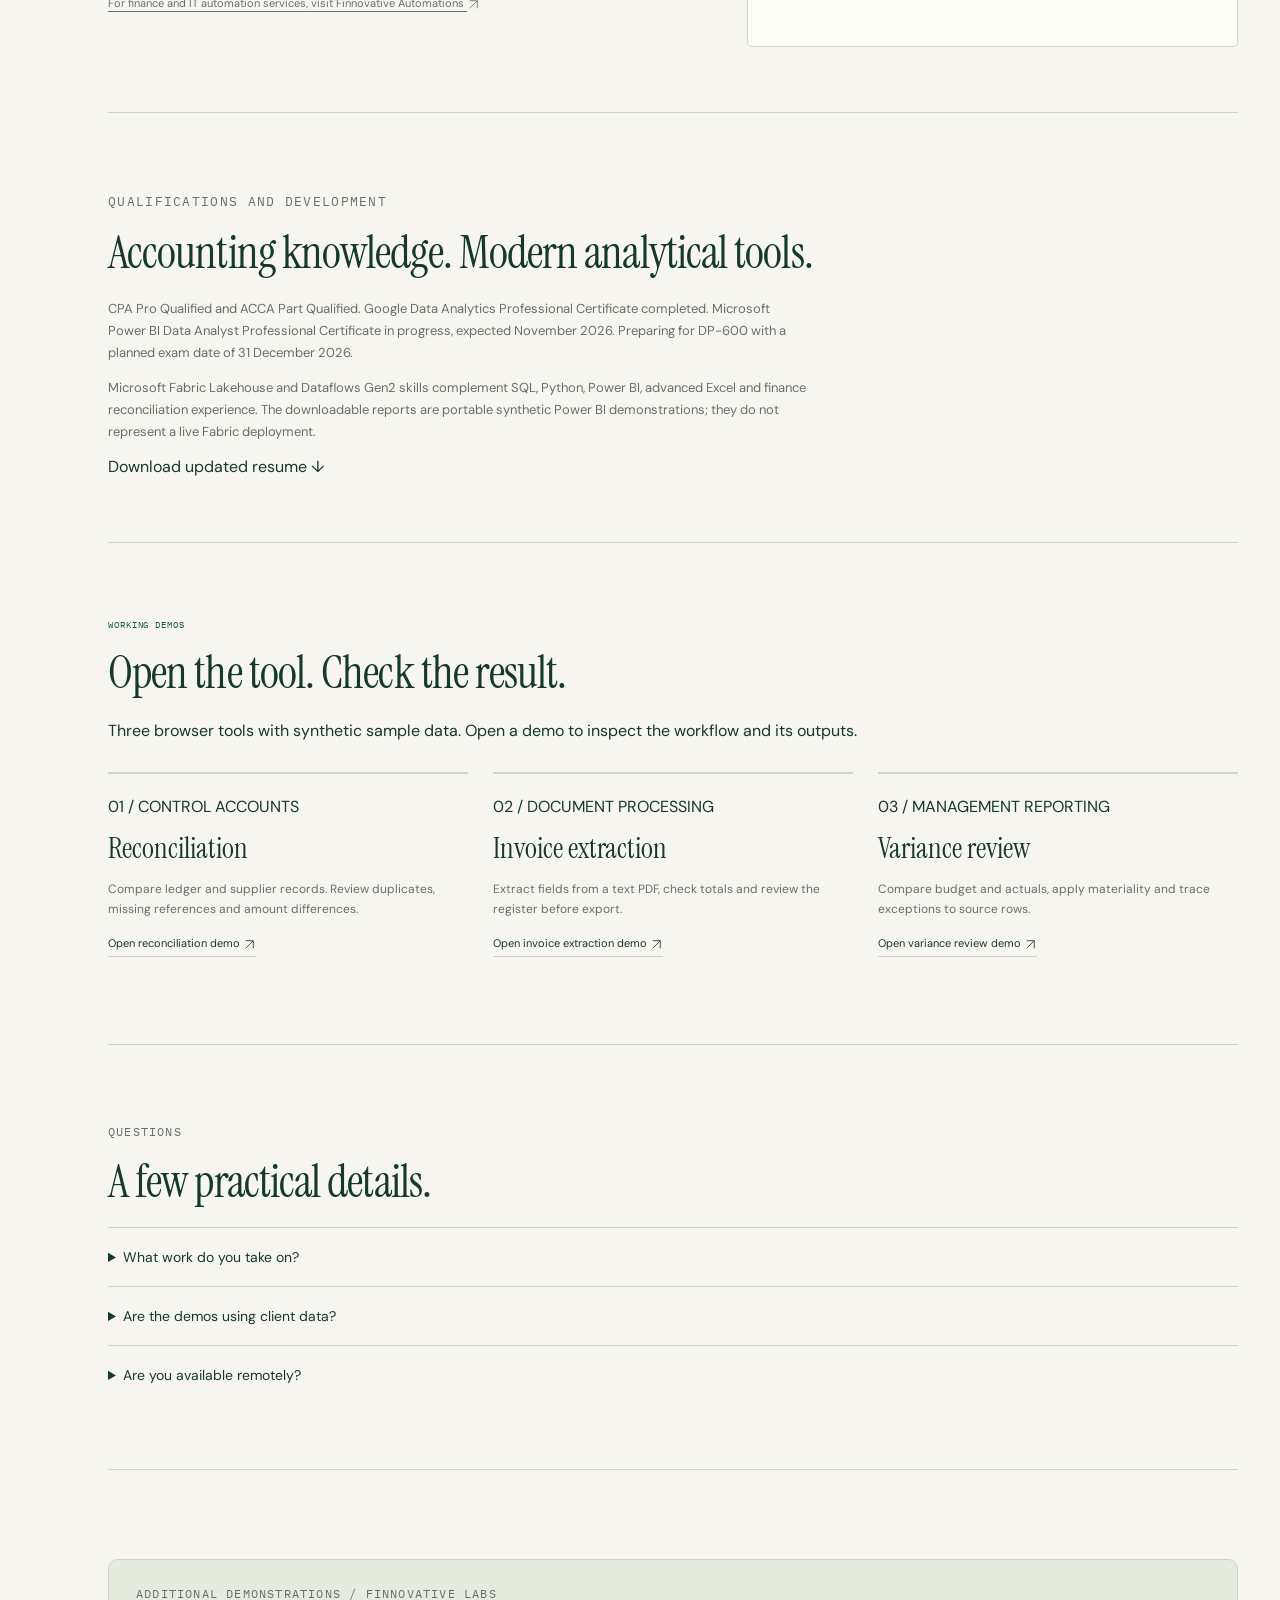
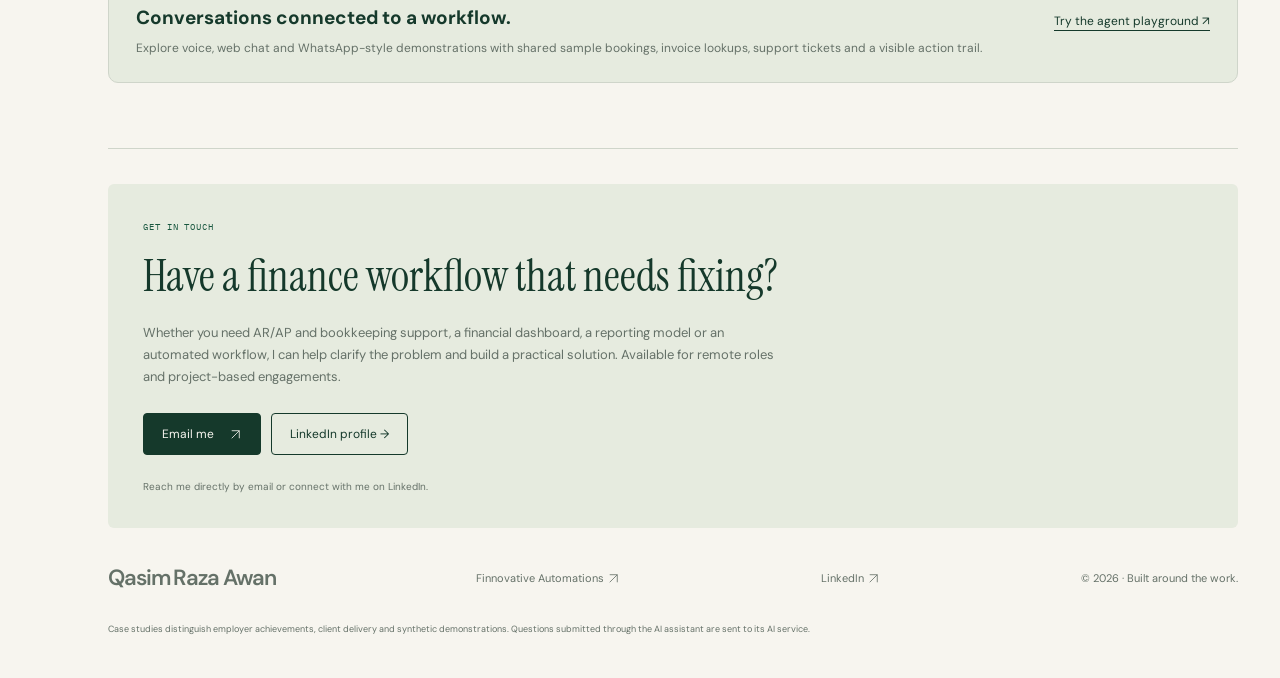
==== commit 6416596d: "Use Groq GPT-OSS with bounded fallback and shared sample-context grounding" ====
--- a/index.html
+++ b/index.html
@@ -4,4 +4,4 @@
 <div class="company-tile"><div class="company-mark"><img src="[data-uri]" width="96" height="48" alt="MWD company logo" loading="lazy" referrerpolicy="no-referrer" onerror="this.style.display='none';this.parentElement.append(document.createTextNode('MWD'))"></div><strong>Metropolitan Warehouse &amp; Delivery</strong><span>Accounts Receivable Specialist · Sep 2022–Sep 2023<br>Managed US receivables, cash application and collections; VBA reporting automation saved approximately 80% of reporting time.</span></div>
 
 <div class="company-tile"><div class="company-mark"><img src="https://media.licdn.com/dms/image/v2/C4E0BAQHSGRjR9Aw03Q/company-logo_400_400/company-logo_400_400/0/1631316393559?e=2147483647&amp;t=ChtDQr979hwXGZw9QmD9qhri5VN_gNdvMyB7D-mBOeY&amp;v=beta" width="96" height="48" alt="MMBL company logo" loading="lazy" referrerpolicy="no-referrer" onerror="this.style.display='none';this.parentElement.append(document.createTextNode('MMBL'))"></div><strong>Mobilink Microfinance Bank</strong><span>Branchless Banking Executive · Jan–Jun 2020<br>Supported payment operations, bulk disbursements and reconciliations for institutional programs.</span></div>
-</div><div class="freelance-proof"><strong>Founder, Finnovative Automations · 50+ clients served</strong><span>April 2022–present. My own freelance finance and IT automation practice: hands-on delivery alongside management of freelancers. I oversee requirements, scope, allocation, quality reviews, testing and handover.</span><a href="finnovative/">Explore Finnovative Automations <svg class="inline-arrow" viewBox="0 0 24 24" fill="none" stroke="currentColor" stroke-width="1.5" aria-hidden="true"><path d="M5 19 19 5M5 5h14v14"/></svg></a></div><p class="experience-note">Employment and professional engagements; these organisations do not endorse this website.</p></section><section class="section" id="expertise" data-index="04"><div class="eyebrow">Technology stack</div><h2>Tools I work with.</h2><div class="skills"><div class="skill"><h3>Data &amp; SQL</h3><p>PostgreSQL · Redash · SQL reporting · Data validation · API integrations · Zoho Analytics</p></div><div class="skill"><h3>Automation</h3><p>Python · Excel VBA · Power Query · Google Apps Script · Power Automate · Scheduled email reports</p></div><div class="skill"><h3>BI &amp; Reporting</h3><p>Power BI · DAX · Data modeling · Microsoft Fabric Lakehouse · Dataflows Gen2 · KPI dashboards · Looker Studio · Excel PivotTables</p></div><div class="skill"><h3>Finance Systems</h3><p>Reconciliations · AR/AP · GRNI/SRNI · Month-end controls · Dynamics NAV · QuickBooks · Xero</p></div></div><div class="software-deck" aria-label="Software and integration examples"><span><img src="brand-assets/excel.svg" alt="" width="28" height="28" loading="lazy"><b>Excel</b></span><span><img src="brand-assets/python.svg" alt="" width="28" height="28" loading="lazy"><b>Python</b></span><span><img src="brand-assets/powerbi.svg" alt="" width="28" height="28" loading="lazy"><b>Power BI</b></span><span><img src="brand-assets/quickbooks.svg" alt="" width="28" height="28" loading="lazy"><b>QuickBooks</b></span><span><img src="brand-assets/zapier.svg" alt="" width="28" height="28" loading="lazy"><b>Zapier</b></span><span><img src="brand-assets/n8n.svg" alt="" width="28" height="28" loading="lazy"><b>n8n</b></span><span><img src="brand-assets/zoho.svg" alt="" width="28" height="28" loading="lazy"><b>Zoho</b></span><span><img src="brand-assets/dynamics-nav.svg" alt="" width="28" height="28" loading="lazy"><b>Microsoft NAV</b></span><span><img src="brand-assets/whatsapp.svg" alt="" width="28" height="28" loading="lazy"><b>WhatsApp</b></span><span><img src="brand-assets/xero.svg" alt="" width="28" height="28" loading="lazy"><b>Xero</b></span><span><img src="brand-assets/notion.svg" alt="" width="28" height="28" loading="lazy"><b>Notion</b></span><span><img src="brand-assets/sheets.svg" alt="" width="28" height="28" loading="lazy"><b>Sheets</b></span><span><img src="brand-assets/postgresql.svg" alt="" width="28" height="28" loading="lazy"><b>PostgreSQL</b></span></div></section><section class="section" id="about" data-index="05"><div class="about"><div><div class="eyebrow">Behind the work</div><h2>Accounting first. Automation with a purpose.</h2><p class="company-intro">I’m Qasim Raza Awan, CPA Pro Qualified and ACCA Part Qualified. I combine experience in receivables, banking and revenue/cost reconciliation with SQL, Python, Power BI and spreadsheet automation.</p><p>I build around the accounting logic: the source records, the balance movements and the exceptions that need review. Through Finnovative, I also lead freelancers and oversee delivery across finance and IT projects for 50+ clients.</p><p><a href="finnovative/">For finance and IT automation services, visit Finnovative Automations <svg class="inline-arrow" viewBox="0 0 24 24" fill="none" stroke="currentColor" stroke-width="1.5" aria-hidden="true"><path d="M5 19 19 5M5 5h14v14"/></svg></a></p></div><div class="credentials"><div><strong>CPA Pro Qualified</strong></div><div><strong>ACCA Part Qualified</strong></div><div><strong>Google Data Analytics Professional Certificate</strong></div><div><strong>Current focus:</strong> Finance systems, FP&amp;A, BI and automation</div><div class="about-process"><h3>How I work</h3><p>Understand the accounting flow, map the source data, build repeatable controls and make exceptions visible for review. Handover includes the logic behind the result.</p></div></div></div></section><section class="analytics-feature" id="current-qualifications"><p class="eyebrow">QUALIFICATIONS AND DEVELOPMENT</p><h2>Accounting knowledge. Modern analytical tools.</h2><p>CPA Pro Qualified and ACCA Part Qualified. Google Data Analytics Professional Certificate completed. Microsoft Power BI Data Analyst Professional Certificate in progress, expected November 2026. Preparing for DP-600 with a planned exam date of 31 December 2026.</p><p>Microsoft Fabric Lakehouse and Dataflows Gen2 skills complement SQL, Python, Power BI, advanced Excel and finance reconciliation experience. The downloadable reports are portable synthetic Power BI demonstrations; they do not represent a live Fabric deployment.</p><a href="downloads/Qasim_Raza_Awan_Resume.pdf?v=20261115b" download>Download updated resume ↓</a></section><section class="section" id="demonstrations" data-index="02"><div class="section-heading"><p class="eyebrow">WORKING DEMOS</p><h2>Open the tool. Check the result.</h2><p>Three browser tools with synthetic sample data. Open a demo to inspect the workflow and its outputs.</p></div><div class="demo-link-grid"><article class="direct-demo" data-demo-number="01"><span>01 / CONTROL ACCOUNTS</span><h3>Reconciliation</h3><p>Compare ledger and supplier records. Review duplicates, missing references and amount differences.</p><a href="products/?app=reconciliation">Open reconciliation demo <svg class="inline-arrow" viewBox="0 0 24 24" fill="none" stroke="currentColor" stroke-width="1.5" aria-hidden="true"><path d="M5 19 19 5M5 5h14v14"/></svg></a></article><article class="direct-demo" data-demo-number="02"><span>02 / DOCUMENT PROCESSING</span><h3>Invoice extraction</h3><p>Extract fields from a text PDF, check totals and review the register before export.</p><a href="products/?app=invoice">Open invoice extraction demo <svg class="inline-arrow" viewBox="0 0 24 24" fill="none" stroke="currentColor" stroke-width="1.5" aria-hidden="true"><path d="M5 19 19 5M5 5h14v14"/></svg></a></article><article class="direct-demo" data-demo-number="03"><span>03 / MANAGEMENT REPORTING</span><h3>Variance review</h3><p>Compare budget and actuals, apply materiality and trace exceptions to source rows.</p><a href="products/?app=variance">Open variance review demo <svg class="inline-arrow" viewBox="0 0 24 24" fill="none" stroke="currentColor" stroke-width="1.5" aria-hidden="true"><path d="M5 19 19 5M5 5h14v14"/></svg></a></article></div></section><div class="personal-closing"><section class="section faq-section" id="faq"><p class="eyebrow">QUESTIONS</p><h2>A few practical details.</h2><details><summary>What work do you take on?</summary><p>Finance systems, reconciliation, reporting, dashboards, spreadsheet tools and connected automation. Visit Finnovative Automations for customer support, voice and WhatsApp agent builds.</p></details><details><summary>Are the demos using client data?</summary><p>No. The linked tools use synthetic sample data. Client records, credentials and confidential business information are not published.</p></details><details><summary>Are you available remotely?</summary><p>Based in Pakistan and available for remote roles and project engagements. Contact me to discuss scope and timing.</p></details></section><section class="section" id="business-agent-demos"><div class="agent-personal-callout"><div><p class="eyebrow">ADDITIONAL DEMONSTRATIONS / FINNOVATIVE LABS</p><h3>Conversations connected to a workflow.</h3><p>Explore voice, web chat and WhatsApp-style demonstrations with shared sample bookings, invoice lookups, support tickets and a visible action trail.</p></div><a href="finnovative/#agent-playground">Try the agent playground ↗</a></div></section><section class="contact" id="contact"><div class="eyebrow">Get in touch</div><h2>Have a finance workflow that needs fixing?</h2><p>Whether you need AR/AP and bookkeeping support, a financial dashboard, a reporting model or an automated workflow, I can help clarify the problem and build a practical solution. Available for remote roles and project-based engagements.</p><div class="actions"><a class="btn primary" href="mailto:qraza543@gmail.com?subject=Portfolio%20inquiry" id="emailLink">Email me <svg class="inline-arrow" viewBox="0 0 24 24" fill="none" stroke="currentColor" stroke-width="1.5" aria-hidden="true"><path d="M5 19 19 5M5 5h14v14"/></svg></a><a class="btn secondary" href="https://www.linkedin.com/in/qasim-raza-awan/" id="linkedInLink" target="_blank" rel="noopener noreferrer">LinkedIn profile →</a></div><div class="hero-note">Reach me directly by email or connect with me on LinkedIn.</div></section></div></main><footer class="personal-footer"><a class="name" href="#top">Qasim Raza Awan</a><a href="finnovative/">Finnovative Automations <svg class="inline-arrow" viewBox="0 0 24 24" fill="none" stroke="currentColor" stroke-width="1.5" aria-hidden="true"><path d="M5 19 19 5M5 5h14v14"/></svg></a><a href="https://www.linkedin.com/in/qasim-raza-awan/" target="_blank" rel="noopener">LinkedIn <svg class="inline-arrow" viewBox="0 0 24 24" fill="none" stroke="currentColor" stroke-width="1.5" aria-hidden="true"><path d="M5 19 19 5M5 5h14v14"/></svg></a><span>© 2026 · Built around the work.</span></footer><p class="privacy-note">Case studies distinguish employer achievements, client delivery and synthetic demonstrations. Questions submitted through the AI assistant are sent to its AI service.</p></div><dialog id="portfolio-search" aria-labelledby="portfolio-search-title"><div class="dialog-head"><h2 id="portfolio-search-title">Find your way.</h2><button data-close-dialog aria-label="Close search">×</button></div><label for="portfolio-query">Search projects, experience and tools</label><input id="portfolio-query" type="search" placeholder="Try Fabric, payroll or reconciliation" autocomplete="off"><div id="portfolio-results" aria-live="polite"></div><small>Ctrl / ⌘ K to open · Escape to close</small></dialog><dialog class="image-dialog" aria-label="Report screenshot"><button data-close-dialog aria-label="Close screenshot">Close ×</button><img alt="Expanded Power BI report screenshot"></dialog><button class="to-top" aria-label="Back to top" hidden>↑</button><div class="reading-progress" aria-hidden="true"></div><script src="ui/interactions.js?v=20261115b" defer></script><script type="module" src="ui/motion.js?v=20261115b"></script><script src="portfolio-assistant.js?v=20261115groq2" defer></script></body></html>+</div><div class="freelance-proof"><strong>Founder, Finnovative Automations · 50+ clients served</strong><span>April 2022–present. My own freelance finance and IT automation practice: hands-on delivery alongside management of freelancers. I oversee requirements, scope, allocation, quality reviews, testing and handover.</span><a href="finnovative/">Explore Finnovative Automations <svg class="inline-arrow" viewBox="0 0 24 24" fill="none" stroke="currentColor" stroke-width="1.5" aria-hidden="true"><path d="M5 19 19 5M5 5h14v14"/></svg></a></div><p class="experience-note">Employment and professional engagements; these organisations do not endorse this website.</p></section><section class="section" id="expertise" data-index="04"><div class="eyebrow">Technology stack</div><h2>Tools I work with.</h2><div class="skills"><div class="skill"><h3>Data &amp; SQL</h3><p>PostgreSQL · Redash · SQL reporting · Data validation · API integrations · Zoho Analytics</p></div><div class="skill"><h3>Automation</h3><p>Python · Excel VBA · Power Query · Google Apps Script · Power Automate · Scheduled email reports</p></div><div class="skill"><h3>BI &amp; Reporting</h3><p>Power BI · DAX · Data modeling · Microsoft Fabric Lakehouse · Dataflows Gen2 · KPI dashboards · Looker Studio · Excel PivotTables</p></div><div class="skill"><h3>Finance Systems</h3><p>Reconciliations · AR/AP · GRNI/SRNI · Month-end controls · Dynamics NAV · QuickBooks · Xero</p></div></div><div class="software-deck" aria-label="Software and integration examples"><span><img src="brand-assets/excel.svg" alt="" width="28" height="28" loading="lazy"><b>Excel</b></span><span><img src="brand-assets/python.svg" alt="" width="28" height="28" loading="lazy"><b>Python</b></span><span><img src="brand-assets/powerbi.svg" alt="" width="28" height="28" loading="lazy"><b>Power BI</b></span><span><img src="brand-assets/quickbooks.svg" alt="" width="28" height="28" loading="lazy"><b>QuickBooks</b></span><span><img src="brand-assets/zapier.svg" alt="" width="28" height="28" loading="lazy"><b>Zapier</b></span><span><img src="brand-assets/n8n.svg" alt="" width="28" height="28" loading="lazy"><b>n8n</b></span><span><img src="brand-assets/zoho.svg" alt="" width="28" height="28" loading="lazy"><b>Zoho</b></span><span><img src="brand-assets/dynamics-nav.svg" alt="" width="28" height="28" loading="lazy"><b>Microsoft NAV</b></span><span><img src="brand-assets/whatsapp.svg" alt="" width="28" height="28" loading="lazy"><b>WhatsApp</b></span><span><img src="brand-assets/xero.svg" alt="" width="28" height="28" loading="lazy"><b>Xero</b></span><span><img src="brand-assets/notion.svg" alt="" width="28" height="28" loading="lazy"><b>Notion</b></span><span><img src="brand-assets/sheets.svg" alt="" width="28" height="28" loading="lazy"><b>Sheets</b></span><span><img src="brand-assets/postgresql.svg" alt="" width="28" height="28" loading="lazy"><b>PostgreSQL</b></span></div></section><section class="section" id="about" data-index="05"><div class="about"><div><div class="eyebrow">Behind the work</div><h2>Accounting first. Automation with a purpose.</h2><p class="company-intro">I’m Qasim Raza Awan, CPA Pro Qualified and ACCA Part Qualified. I combine experience in receivables, banking and revenue/cost reconciliation with SQL, Python, Power BI and spreadsheet automation.</p><p>I build around the accounting logic: the source records, the balance movements and the exceptions that need review. Through Finnovative, I also lead freelancers and oversee delivery across finance and IT projects for 50+ clients.</p><p><a href="finnovative/">For finance and IT automation services, visit Finnovative Automations <svg class="inline-arrow" viewBox="0 0 24 24" fill="none" stroke="currentColor" stroke-width="1.5" aria-hidden="true"><path d="M5 19 19 5M5 5h14v14"/></svg></a></p></div><div class="credentials"><div><strong>CPA Pro Qualified</strong></div><div><strong>ACCA Part Qualified</strong></div><div><strong>Google Data Analytics Professional Certificate</strong></div><div><strong>Current focus:</strong> Finance systems, FP&amp;A, BI and automation</div><div class="about-process"><h3>How I work</h3><p>Understand the accounting flow, map the source data, build repeatable controls and make exceptions visible for review. Handover includes the logic behind the result.</p></div></div></div></section><section class="analytics-feature" id="current-qualifications"><p class="eyebrow">QUALIFICATIONS AND DEVELOPMENT</p><h2>Accounting knowledge. Modern analytical tools.</h2><p>CPA Pro Qualified and ACCA Part Qualified. Google Data Analytics Professional Certificate completed. Microsoft Power BI Data Analyst Professional Certificate in progress, expected November 2026. Preparing for DP-600 with a planned exam date of 31 December 2026.</p><p>Microsoft Fabric Lakehouse and Dataflows Gen2 skills complement SQL, Python, Power BI, advanced Excel and finance reconciliation experience. The downloadable reports are portable synthetic Power BI demonstrations; they do not represent a live Fabric deployment.</p><a href="downloads/Qasim_Raza_Awan_Resume.pdf?v=20261115b" download>Download updated resume ↓</a></section><section class="section" id="demonstrations" data-index="02"><div class="section-heading"><p class="eyebrow">WORKING DEMOS</p><h2>Open the tool. Check the result.</h2><p>Three browser tools with synthetic sample data. Open a demo to inspect the workflow and its outputs.</p></div><div class="demo-link-grid"><article class="direct-demo" data-demo-number="01"><span>01 / CONTROL ACCOUNTS</span><h3>Reconciliation</h3><p>Compare ledger and supplier records. Review duplicates, missing references and amount differences.</p><a href="products/?app=reconciliation">Open reconciliation demo <svg class="inline-arrow" viewBox="0 0 24 24" fill="none" stroke="currentColor" stroke-width="1.5" aria-hidden="true"><path d="M5 19 19 5M5 5h14v14"/></svg></a></article><article class="direct-demo" data-demo-number="02"><span>02 / DOCUMENT PROCESSING</span><h3>Invoice extraction</h3><p>Extract fields from a text PDF, check totals and review the register before export.</p><a href="products/?app=invoice">Open invoice extraction demo <svg class="inline-arrow" viewBox="0 0 24 24" fill="none" stroke="currentColor" stroke-width="1.5" aria-hidden="true"><path d="M5 19 19 5M5 5h14v14"/></svg></a></article><article class="direct-demo" data-demo-number="03"><span>03 / MANAGEMENT REPORTING</span><h3>Variance review</h3><p>Compare budget and actuals, apply materiality and trace exceptions to source rows.</p><a href="products/?app=variance">Open variance review demo <svg class="inline-arrow" viewBox="0 0 24 24" fill="none" stroke="currentColor" stroke-width="1.5" aria-hidden="true"><path d="M5 19 19 5M5 5h14v14"/></svg></a></article></div></section><div class="personal-closing"><section class="section faq-section" id="faq"><p class="eyebrow">QUESTIONS</p><h2>A few practical details.</h2><details><summary>What work do you take on?</summary><p>Finance systems, reconciliation, reporting, dashboards, spreadsheet tools and connected automation. Visit Finnovative Automations for customer support, voice and WhatsApp agent builds.</p></details><details><summary>Are the demos using client data?</summary><p>No. The linked tools use synthetic sample data. Client records, credentials and confidential business information are not published.</p></details><details><summary>Are you available remotely?</summary><p>Based in Pakistan and available for remote roles and project engagements. Contact me to discuss scope and timing.</p></details></section><section class="section" id="business-agent-demos"><div class="agent-personal-callout"><div><p class="eyebrow">ADDITIONAL DEMONSTRATIONS / FINNOVATIVE LABS</p><h3>Conversations connected to a workflow.</h3><p>Explore voice, web chat and WhatsApp-style demonstrations with shared sample bookings, invoice lookups, support tickets and a visible action trail.</p></div><a href="finnovative/#agent-playground">Try the agent playground ↗</a></div></section><section class="contact" id="contact"><div class="eyebrow">Get in touch</div><h2>Have a finance workflow that needs fixing?</h2><p>Whether you need AR/AP and bookkeeping support, a financial dashboard, a reporting model or an automated workflow, I can help clarify the problem and build a practical solution. Available for remote roles and project-based engagements.</p><div class="actions"><a class="btn primary" href="mailto:qraza543@gmail.com?subject=Portfolio%20inquiry" id="emailLink">Email me <svg class="inline-arrow" viewBox="0 0 24 24" fill="none" stroke="currentColor" stroke-width="1.5" aria-hidden="true"><path d="M5 19 19 5M5 5h14v14"/></svg></a><a class="btn secondary" href="https://www.linkedin.com/in/qasim-raza-awan/" id="linkedInLink" target="_blank" rel="noopener noreferrer">LinkedIn profile →</a></div><div class="hero-note">Reach me directly by email or connect with me on LinkedIn.</div></section></div></main><footer class="personal-footer"><a class="name" href="#top">Qasim Raza Awan</a><a href="finnovative/">Finnovative Automations <svg class="inline-arrow" viewBox="0 0 24 24" fill="none" stroke="currentColor" stroke-width="1.5" aria-hidden="true"><path d="M5 19 19 5M5 5h14v14"/></svg></a><a href="https://www.linkedin.com/in/qasim-raza-awan/" target="_blank" rel="noopener">LinkedIn <svg class="inline-arrow" viewBox="0 0 24 24" fill="none" stroke="currentColor" stroke-width="1.5" aria-hidden="true"><path d="M5 19 19 5M5 5h14v14"/></svg></a><span>© 2026 · Built around the work.</span></footer><p class="privacy-note">Case studies distinguish employer achievements, client delivery and synthetic demonstrations. Questions submitted through the AI assistant are sent to its AI service.</p></div><dialog id="portfolio-search" aria-labelledby="portfolio-search-title"><div class="dialog-head"><h2 id="portfolio-search-title">Find your way.</h2><button data-close-dialog aria-label="Close search">×</button></div><label for="portfolio-query">Search projects, experience and tools</label><input id="portfolio-query" type="search" placeholder="Try Fabric, payroll or reconciliation" autocomplete="off"><div id="portfolio-results" aria-live="polite"></div><small>Ctrl / ⌘ K to open · Escape to close</small></dialog><dialog class="image-dialog" aria-label="Report screenshot"><button data-close-dialog aria-label="Close screenshot">Close ×</button><img alt="Expanded Power BI report screenshot"></dialog><button class="to-top" aria-label="Back to top" hidden>↑</button><div class="reading-progress" aria-hidden="true"></div><script src="ui/interactions.js?v=20261115b" defer></script><script type="module" src="ui/motion.js?v=20261115b"></script><script src="portfolio-assistant.js?v=20261115gptoss3" defer></script></body></html>
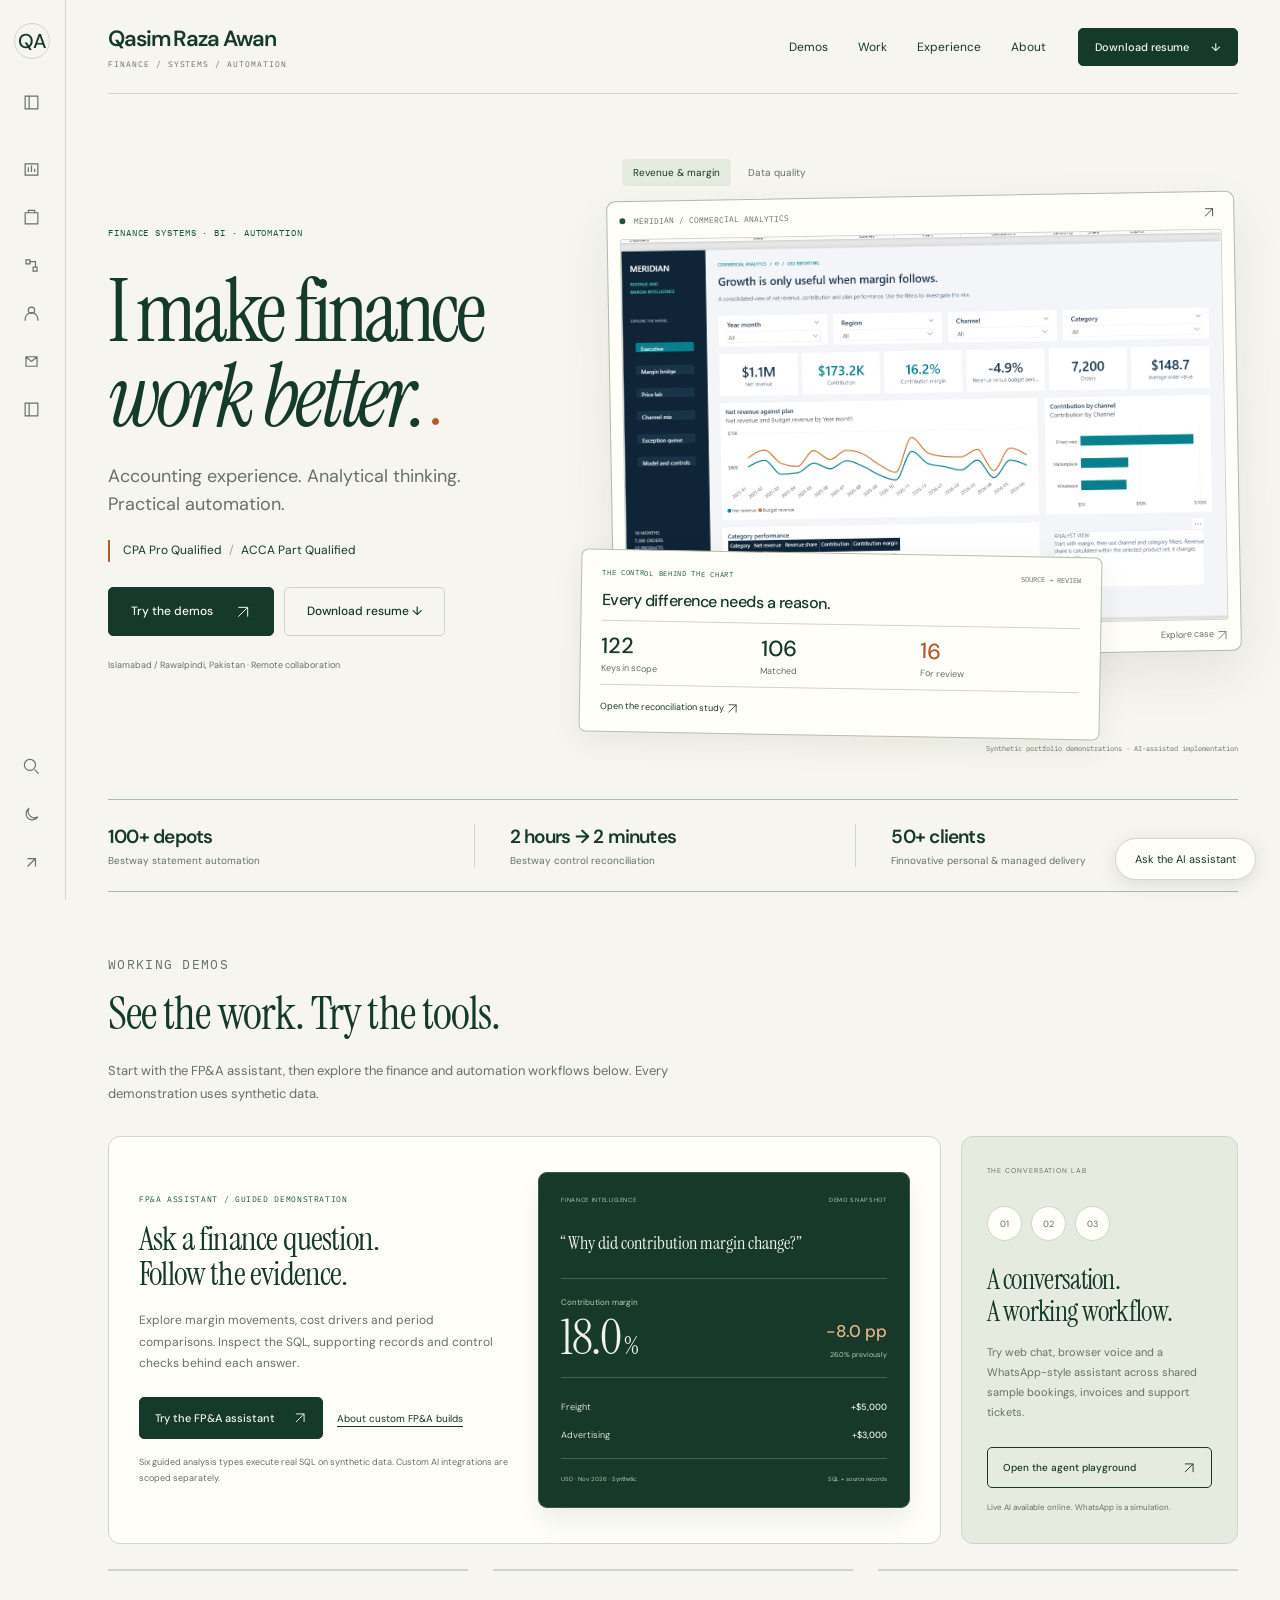
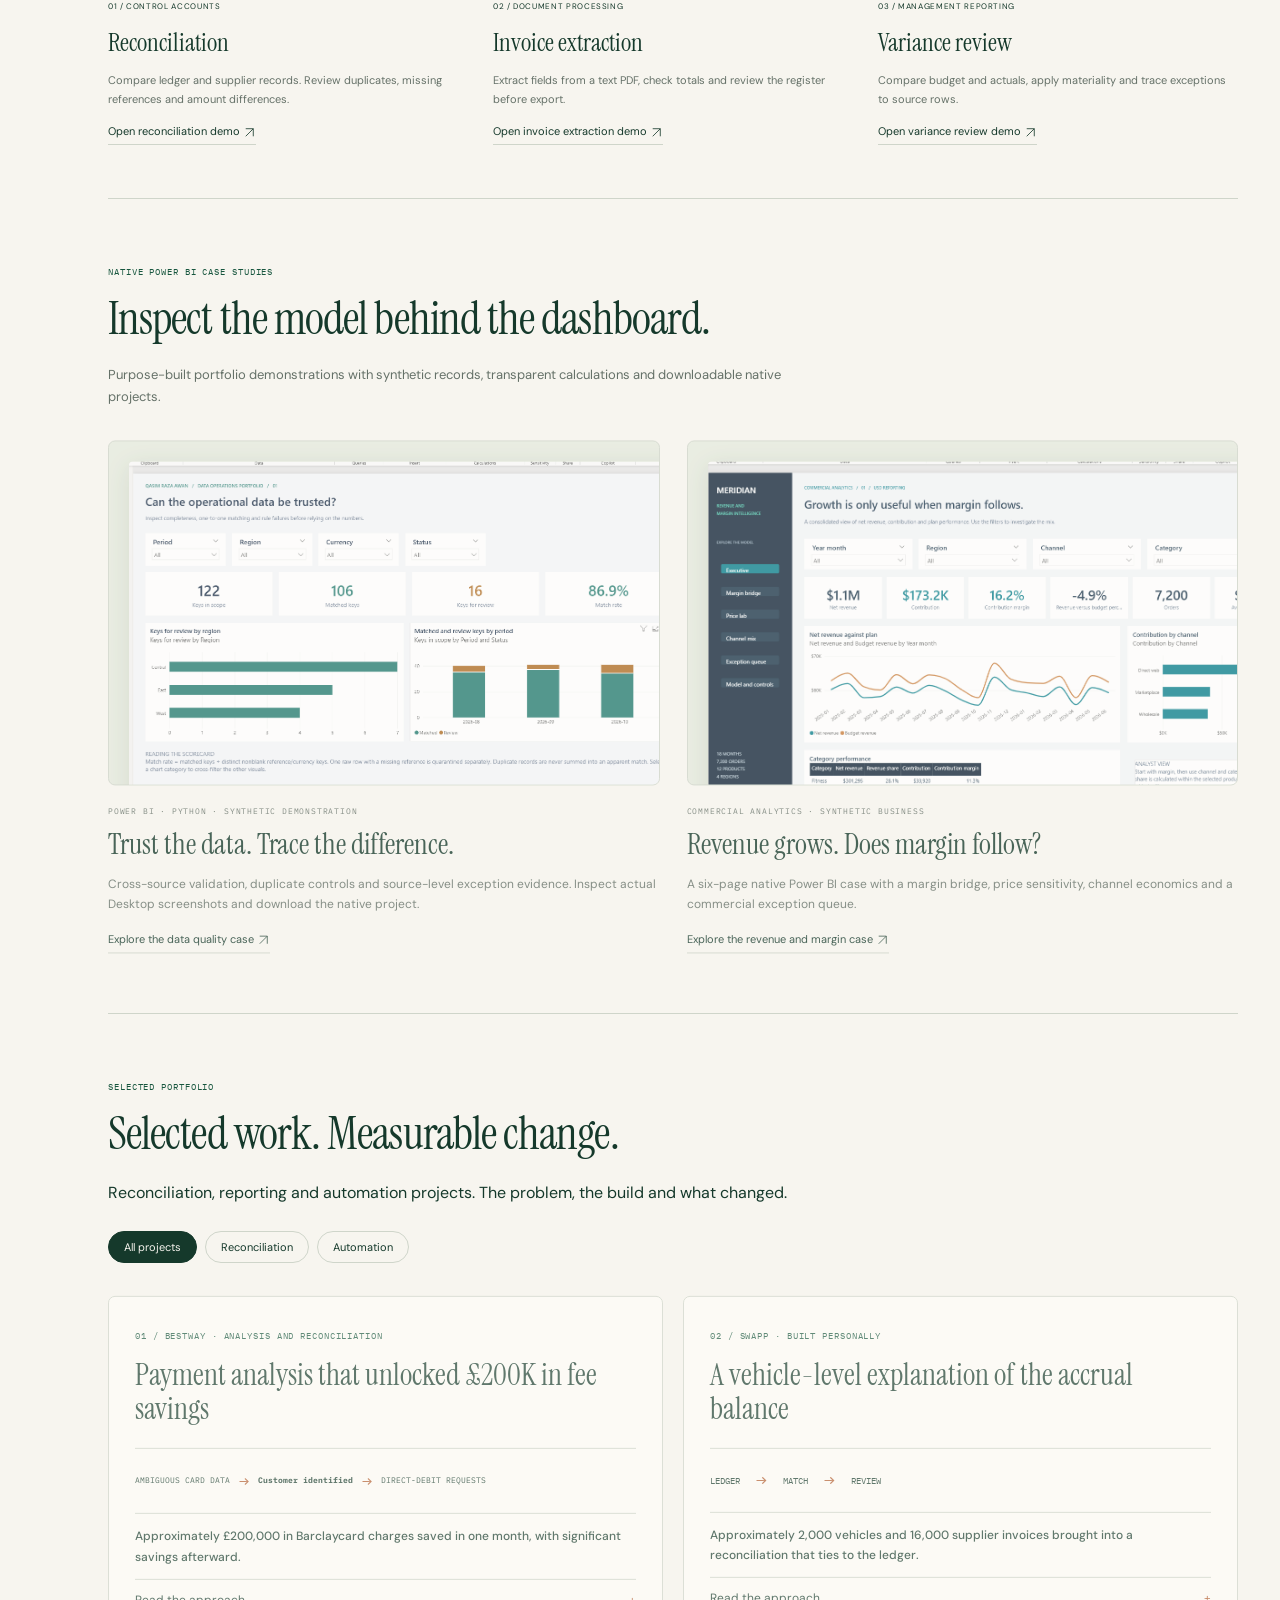
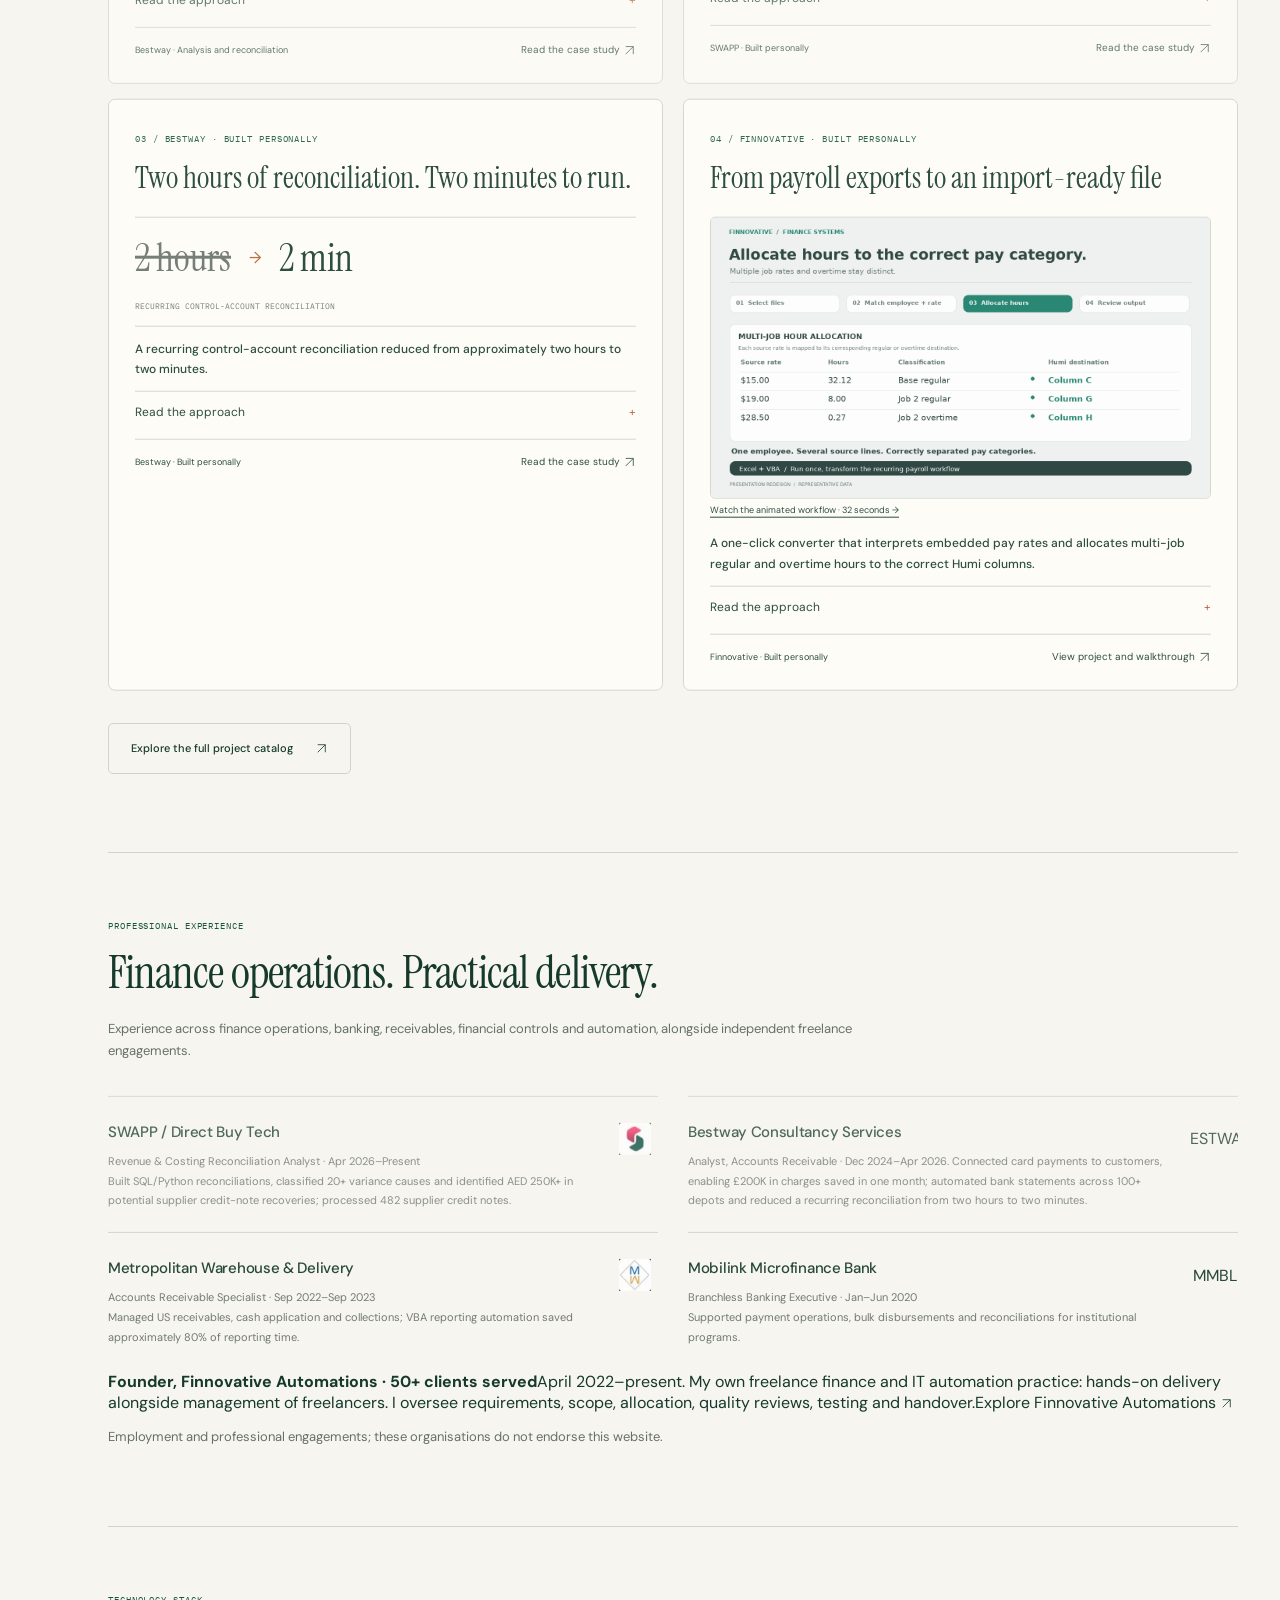
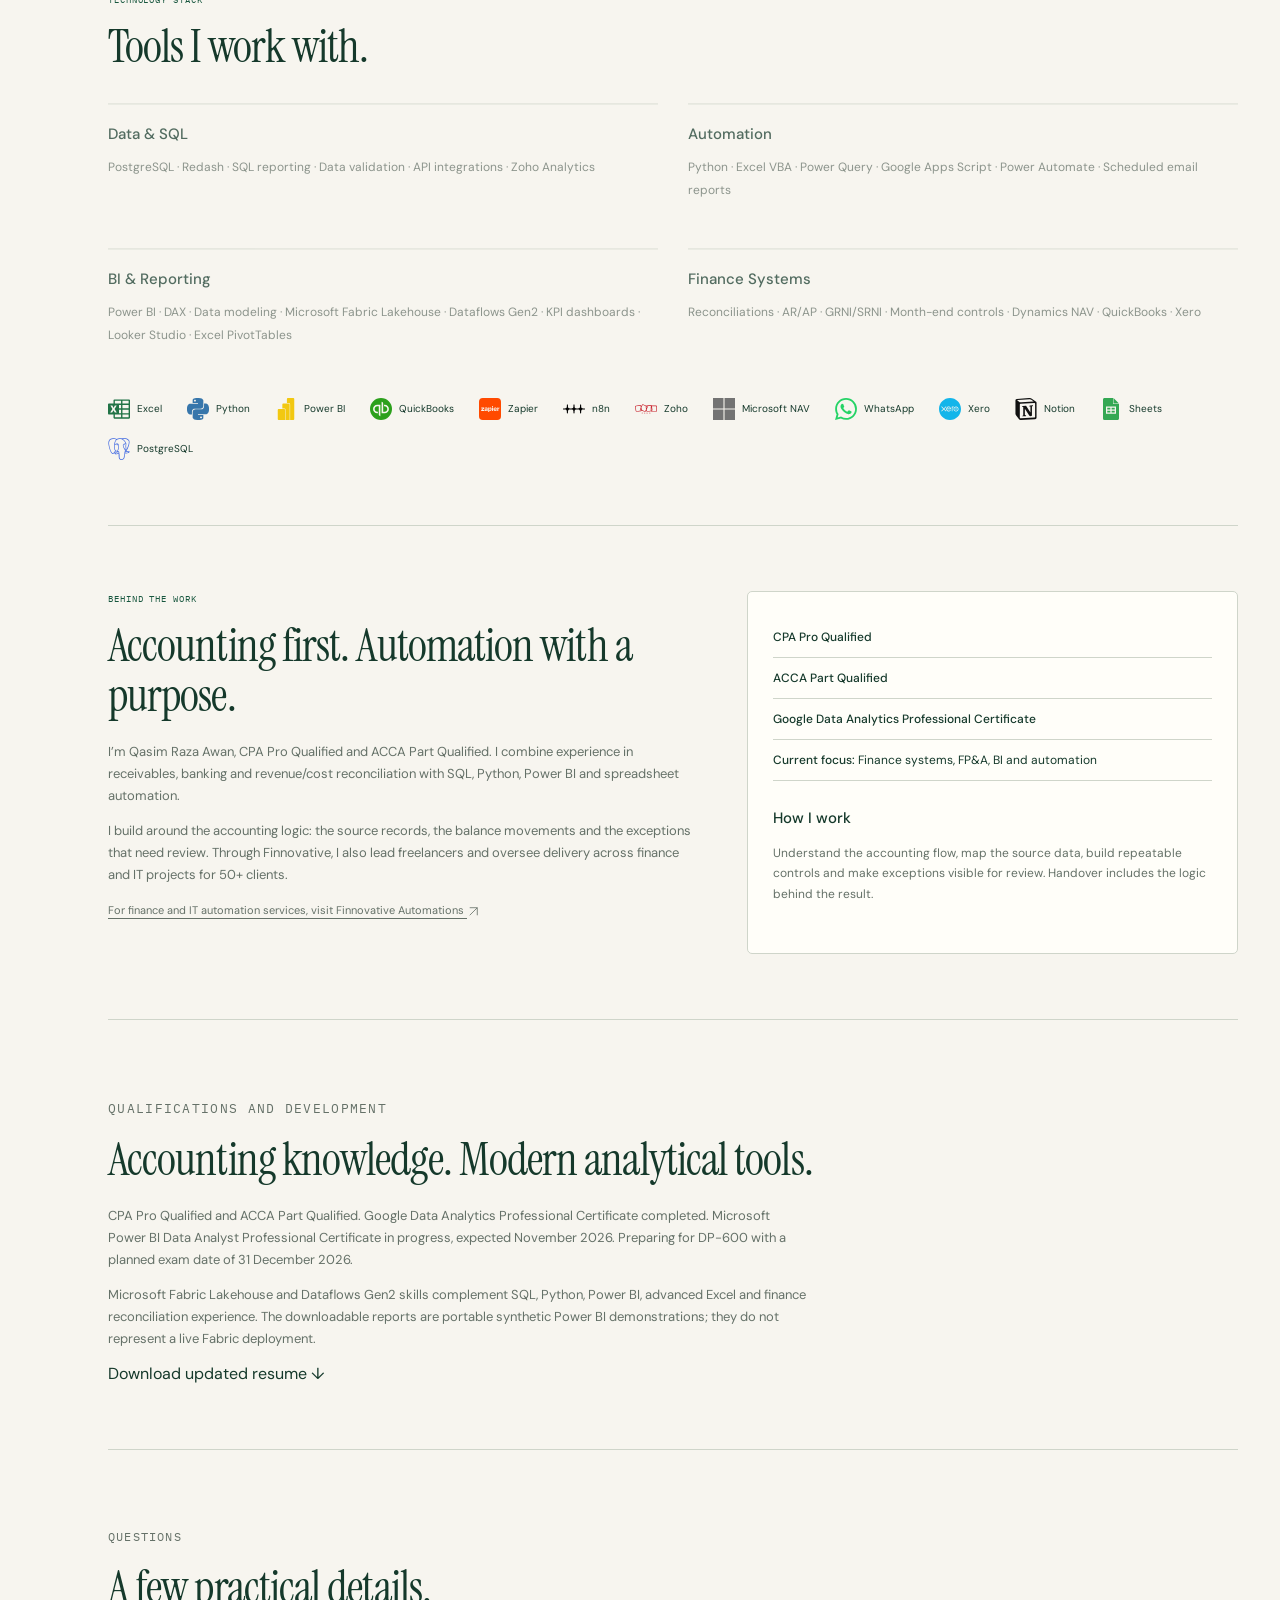
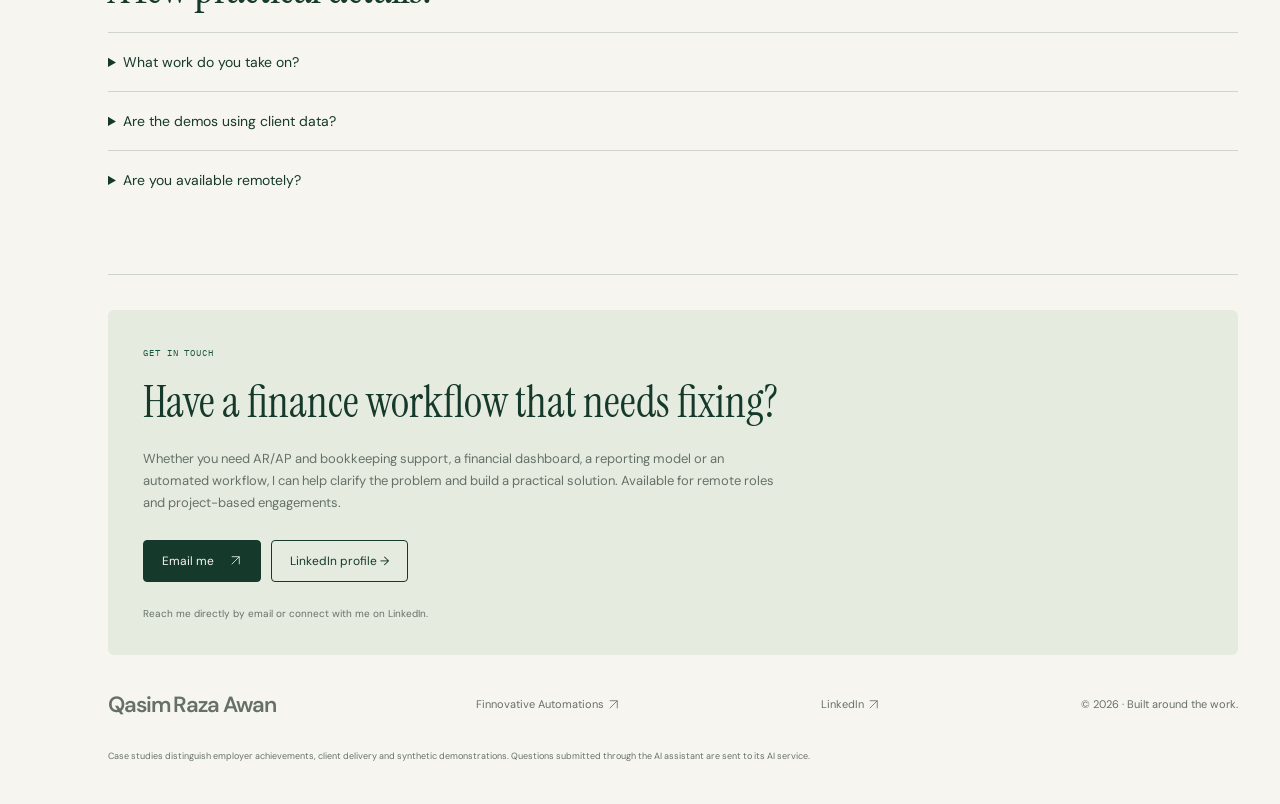
==== commit d017a780: "Fix standalone demo theme and surface FP&A and workflow demos near the top" ====
--- a/index.html
+++ b/index.html
@@ -1,7 +1,7 @@
-<!doctype html><html lang="en" data-brand="personal" data-theme="light"><head><meta charset="utf-8"><meta name="viewport" content="width=device-width,initial-scale=1"><meta name="theme-color" content="#f7f5ef"><title>Qasim Raza Awan | Finance Systems, BI & Automation</title><meta name="description" content="Finance experience, analytical thinking and practical automation. Explore Qasim's reconciliation, Power BI, Microsoft Fabric, SQL, Python and Excel work."><link rel="stylesheet" href="ui/personal.css?v=20261115b"><link rel="stylesheet" href="ui/shell.css?v=20261115b"><script>try{document.documentElement.dataset.theme=localStorage.getItem('qaf-theme-personal')||'light';document.documentElement.dataset.rail=localStorage.getItem('qaf-rail-personal')||'collapsed';}catch{}</script><link rel="stylesheet" href="finnovative/playground-section.css?v=20261115c"></head><body><a class="skip" href="#main">Skip to content</a><aside class="portfolio-rail" id="portfolio-rail" aria-label="Portfolio navigation"><a class="rail-brand" href="#top" aria-label="Back to top">QA</a><button class="rail-toggle" aria-label="Expand sidebar" aria-expanded="false" aria-controls="rail-links"><svg viewBox="0 0 24 24" fill="none" stroke="currentColor" stroke-width="1.5" aria-hidden="true"><path d="M4 4h16v16H4zM9 4v16"/></svg><span>Expand sidebar</span></button><nav id="rail-links"><a href="#power-bi-cases" aria-label="Power BI studies" title="Power BI studies"><svg viewBox="0 0 24 24" fill="none" stroke="currentColor" stroke-width="1.5" aria-hidden="true"><path d="M4 5h16v14H4zM8 15V9m4 6V7m4 8v-4"/></svg><span>Power BI studies</span></a><a href="#work" aria-label="Selected projects" title="Selected projects"><svg viewBox="0 0 24 24" fill="none" stroke="currentColor" stroke-width="1.5" aria-hidden="true"><path d="M4 6h16v14H4zM8 6V3h8v3"/></svg><span>Selected projects</span></a><a href="#experience" aria-label="Experience" title="Experience"><svg viewBox="0 0 24 24" fill="none" stroke="currentColor" stroke-width="1.5" aria-hidden="true"><path d="M5 5h5v5H5zM14 14h5v5h-5zM10 7h7v7"/></svg><span>Experience</span></a><a href="#expertise" aria-label="Expertise" title="Expertise"><svg viewBox="0 0 24 24" fill="none" stroke="currentColor" stroke-width="1.5" aria-hidden="true"><path d="M12 12a4 4 0 1 0 0-8 4 4 0 0 0 0 8zM4 21v-2a8 8 0 0 1 16 0v2"/></svg><span>Expertise</span></a><a href="#about" aria-label="About" title="About"><svg viewBox="0 0 24 24" fill="none" stroke="currentColor" stroke-width="1.5" aria-hidden="true"><path d="M5 6h14v12H5zM5 6l7 6 7-6"/></svg><span>About</span></a><a href="#contact" aria-label="Contact" title="Contact"><svg viewBox="0 0 24 24" fill="none" stroke="currentColor" stroke-width="1.5" aria-hidden="true"><path d="M4 4h16v16H4zM9 4v16"/></svg><span>Contact</span></a></nav><div class="rail-bottom"><button class="search-open" aria-label="Search portfolio"><svg viewBox="0 0 24 24" fill="none" stroke="currentColor" stroke-width="1.5" aria-hidden="true"><path d="M16 16l5 5M10 17a7 7 0 1 0 0-14 7 7 0 0 0 0 14"/></svg><span>Search / Ctrl K</span></button><button class="theme-toggle" aria-label="Switch to dark mode"><svg viewBox="0 0 24 24" fill="none" stroke="currentColor" stroke-width="1.5" aria-hidden="true"><path d="M20 15a8 8 0 0 1-11-11 8 8 0 1 0 11 11z"/></svg><span>Dark mode</span></button><a href="finnovative/" aria-label="Company website"><svg viewBox="0 0 24 24" fill="none" stroke="currentColor" stroke-width="1.5" aria-hidden="true"><path d="M7 17 17 7M7 7h10v10"/></svg><span>Finnovative</span></a></div></aside><div class="site-content"><header class="personal-header"><a class="name" href="#top">Qasim Raza Awan<span>FINANCE / SYSTEMS / AUTOMATION</span></a><nav aria-label="Main navigation"><a href="#power-bi-cases">Work</a><a href="#experience">Experience</a><a href="#about">About</a></nav><a class="button small" href="downloads/Qasim_Raza_Awan_Resume.pdf?v=20261115b" download>Download resume <span>↓</span></a><button class="mobile-theme theme-toggle" aria-label="Switch to dark mode">◐</button></header><main id="main"><section class="analyst-hero" id="top"><div class="hero-copy"><p class="eyebrow">FINANCE SYSTEMS · BI · AUTOMATION</p><h1>I make finance<br><em>work better.</em><span class="accent-dot" aria-hidden="true">●</span></h1><p class="hero-description">Accounting experience. Analytical thinking.<br>Practical automation.</p><p class="hero-credentials">CPA Pro Qualified <span> / </span> ACCA Part Qualified</p><div class="hero-actions"><a class="button" href="#power-bi-cases">Explore my work <span><svg class="inline-arrow" viewBox="0 0 24 24" fill="none" stroke="currentColor" stroke-width="1.5" aria-hidden="true"><path d="M5 19 19 5M5 5h14v14"/></svg></span></a><a class="button secondary" href="downloads/Qasim_Raza_Awan_Resume.pdf?v=20261115b" download>Download resume ↓</a></div><p class="location">Islamabad / Rawalpindi, Pakistan · Remote collaboration</p></div><div class="hero-reports" data-reveal><div class="report-tabs" role="tablist" aria-label="Featured report"><button id="tab-margin" role="tab" aria-selected="true" aria-controls="hero-report" data-report-preview="margin">Revenue & margin</button><button id="tab-quality" role="tab" aria-selected="false" aria-controls="hero-report" data-report-preview="quality" tabindex="-1">Data quality</button></div><div class="report-window" id="hero-report" role="tabpanel" aria-labelledby="tab-margin"><div class="window-head"><span class="window-dot"></span><span id="hero-report-label">MERIDIAN / COMMERCIAL ANALYTICS</span><button class="expand-report" data-enlarge="#hero-report-img" aria-label="Enlarge report screenshot"><svg class="inline-arrow" viewBox="0 0 24 24" fill="none" stroke="currentColor" stroke-width="1.5" aria-hidden="true"><path d="M5 19 19 5M5 5h14v14"/></svg></button></div><img id="hero-report-img" src="project-media/meridian/executive.png" alt="Meridian Power BI executive report showing revenue, contribution and budget comparisons" width="1317" height="854"><div class="window-foot"><span>ACTUAL POWER BI DESKTOP CAPTURE</span><a id="hero-case-link" href="projects/meridian-margin.html">Explore case <svg class="inline-arrow" viewBox="0 0 24 24" fill="none" stroke="currentColor" stroke-width="1.5" aria-hidden="true"><path d="M5 19 19 5M5 5h14v14"/></svg></a></div></div><div class="evidence-card"><div><span class="eyebrow">THE CONTROL BEHIND THE CHART</span><span class="small-indicator">SOURCE → REVIEW</span></div><h3>Every difference needs a reason.</h3><div class="evidence-stats"><span><strong>122</strong>Keys in scope</span><span><strong>106</strong>Matched</span><span><strong>16</strong>For review</span></div><a href="projects/data-operations.html">Open the reconciliation study <svg class="inline-arrow" viewBox="0 0 24 24" fill="none" stroke="currentColor" stroke-width="1.5" aria-hidden="true"><path d="M5 19 19 5M5 5h14v14"/></svg></a></div><p class="synthetic-caption">Synthetic portfolio demonstrations · AI-assisted implementation</p></div></section><div class="personal-proof"><div><strong>100+ depots</strong><span>Bestway statement automation</span></div><div><strong>2 hours → 2 minutes</strong><span>Bestway control reconciliation</span></div><div><strong>50+ clients</strong><span>Finnovative personal & managed delivery</span></div></div><section class="section analytics-feature" id="power-bi-cases"><div class="eyebrow">NATIVE POWER BI CASE STUDIES</div><h2>Inspect the model behind the dashboard.</h2><p>Purpose-built portfolio demonstrations with synthetic records, transparent calculations and downloadable native projects.</p><div class="analytics-cards"><article class="analytics-card"><a href="projects/data-operations.html"><img src="project-media/data-operations/overview.png" alt="Native Power BI data quality overview with populated reconciliation results" width="1427" height="871" loading="lazy"></a><p class="eyebrow">POWER BI · PYTHON · SYNTHETIC DEMONSTRATION</p><h3>Trust the data. Trace the difference.</h3><p>Cross-source validation, duplicate controls and source-level exception evidence. Inspect actual Desktop screenshots and download the native project.</p><a href="projects/data-operations.html">Explore the data quality case <svg class="inline-arrow" viewBox="0 0 24 24" fill="none" stroke="currentColor" stroke-width="1.5" aria-hidden="true"><path d="M5 19 19 5M5 5h14v14"/></svg></a></article><article class="analytics-card"><a href="projects/meridian-margin.html" style="text-decoration:none"><img src="project-media/meridian/executive.png" alt="Meridian Power BI executive report" loading="lazy"></a><p class="eyebrow">COMMERCIAL ANALYTICS · SYNTHETIC BUSINESS</p><h3>Revenue grows. Does margin follow?</h3><p>A six-page native Power BI case with a margin bridge, price sensitivity, channel economics and a commercial exception queue.</p><a href="projects/meridian-margin.html">Explore the revenue and margin case <svg class="inline-arrow" viewBox="0 0 24 24" fill="none" stroke="currentColor" stroke-width="1.5" aria-hidden="true"><path d="M5 19 19 5M5 5h14v14"/></svg></a></article></div></section><section class="section" id="work" data-index="01"><div class="section-head"><div><div class="eyebrow">Selected portfolio</div><h2>Selected work. Measurable change.</h2><p class="intro">Reconciliation, reporting and automation projects. The problem, the build and what changed.</p></div></div><div aria-label="Filter projects" class="filters" id="filters"><button class="filter active" data-filter="all" aria-pressed="true" type="button">All projects</button><button class="filter" data-filter="recon" aria-pressed="false" type="button">Reconciliation</button><button class="filter" data-filter="automation" aria-pressed="false" type="button">Automation</button></div><div id="projects" class="project-grid career-project-grid"><article class="project featured-project studio-project" data-category="recon finance" data-feature="1"><span class="eyebrow">01 / Bestway · Analysis and reconciliation</span><h3>Payment analysis that unlocked £200K in fee savings</h3><div class="career-connection"><span>AMBIGUOUS CARD DATA</span><i>→</i><strong>Customer identified</strong><i>→</i><span>DIRECT-DEBIT REQUESTS</span></div><p class="project-result">Approximately £200,000 in Barclaycard charges saved in one month, with significant savings afterward.</p><details class="case-detail"><summary>Read the approach</summary><dl><dt>The problem</dt><dd>Ambiguous settlements prevented credit control from identifying the customers generating card-processing charges.</dd><dt>My contribution</dt><dd>Resolved the payment-attribution gap, giving the team a customer-level basis for direct-debit outreach and lower collection costs.</dd></dl></details><div class="project-bottom"><span>Bestway · Analysis and reconciliation</span><a href="projects/#barclaycard">Read the case study <svg class="inline-arrow" viewBox="0 0 24 24" fill="none" stroke="currentColor" stroke-width="1.5" aria-hidden="true"><path d="M5 19 19 5M5 5h14v14"/></svg></a></div></article><article class="project featured-project studio-project" data-category="recon automation" data-feature="2"><span class="eyebrow">02 / SWAPP · Built personally</span><h3>A vehicle-level explanation of the accrual balance</h3><div class="project-model"><span>LEDGER</span><i>→</i><span>MATCH</span><i>→</i><span>REVIEW</span></div><p class="project-result">Approximately 2,000 vehicles and 16,000 supplier invoices brought into a reconciliation that ties to the ledger.</p><details class="case-detail"><summary>Read the approach</summary><dl><dt>The problem</dt><dd>Supplier invoices and booking records did not fully explain the ledger balance.</dd><dt>My contribution</dt><dd>Matched ledger entries, monthly vehicle costs and supplier PDFs; assigned differences to timing, credit-note requests, write-offs, corrections or review.</dd></dl></details><div class="project-bottom"><span>SWAPP · Built personally</span><a href="projects/#supplier-reconciliation">Read the case study <svg class="inline-arrow" viewBox="0 0 24 24" fill="none" stroke="currentColor" stroke-width="1.5" aria-hidden="true"><path d="M5 19 19 5M5 5h14v14"/></svg></a></div></article><article class="project featured-project studio-project" data-category="recon automation" data-feature="3"><span class="eyebrow">03 / Bestway · Built personally</span><h3>Two hours of reconciliation. Two minutes to run.</h3><div class="project-time"><span>2 hours</span><i>→</i><strong>2 min</strong><small>RECURRING CONTROL-ACCOUNT RECONCILIATION</small></div><p class="project-result">A recurring control-account reconciliation reduced from approximately two hours to two minutes.</p><details class="case-detail"><summary>Read the approach</summary><dl><dt>The problem</dt><dd>Repeated manual matching made routine account reviews slow.</dd><dt>My contribution</dt><dd>Built repeatable Excel and Power Query preparation and matching, keeping differences visible for review.</dd></dl></details><div class="project-bottom"><span>Bestway · Built personally</span><a href="projects/#control-reconciliation">Read the case study <svg class="inline-arrow" viewBox="0 0 24 24" fill="none" stroke="currentColor" stroke-width="1.5" aria-hidden="true"><path d="M5 19 19 5M5 5h14v14"/></svg></a></div></article><article class="project featured-project studio-project" data-category="automation finance" data-feature="4"><span class="eyebrow">04 / Finnovative · Built personally</span><h3>From payroll exports to an import-ready file</h3><a href="projects/#payroll" class="payroll-feature-visual"><img src="project-media/editorial/payroll.png" alt="Multi-job payroll allocation: employee and rate matching into Humi pay categories" width="1280" height="720" loading="lazy"><span>Watch the animated workflow · 32 seconds →</span></a><p class="project-result">A one-click converter that interprets embedded pay rates and allocates multi-job regular and overtime hours to the correct Humi columns.</p><details class="case-detail"><summary>Read the approach</summary><dl><dt>The problem</dt><dd>Restaurant365 exports needed to be transformed into Humi payroll import format.</dd><dt>My contribution</dt><dd>Built an Excel/VBA processor to match employees, transform regular and overtime hours, and produce Humi-ready outputs for manual review.</dd></dl></details><div class="project-bottom"><span>Finnovative · Built personally</span><a href="projects/#payroll">View project and walkthrough <svg class="inline-arrow" viewBox="0 0 24 24" fill="none" stroke="currentColor" stroke-width="1.5" aria-hidden="true"><path d="M5 19 19 5M5 5h14v14"/></svg></a></div></article></div><p class="career-catalog-link"><a class="button secondary" href="projects/">Explore the full project catalog <svg class="inline-arrow" viewBox="0 0 24 24" fill="none" stroke="currentColor" stroke-width="1.5" aria-hidden="true"><path d="M5 19 19 5M5 5h14v14"/></svg></a></p></section><section class="section" id="experience" data-index="03"><div class="eyebrow">PROFESSIONAL EXPERIENCE</div><h2>Finance operations. Practical delivery.</h2><p style="color:var(--muted);max-width:760px">Experience across finance operations, banking, receivables, financial controls and automation, alongside independent freelance engagements.</p><div class="company-grid">
+<!doctype html><html lang="en" data-brand="personal" data-theme="light"><head><meta charset="utf-8"><meta name="viewport" content="width=device-width,initial-scale=1"><meta name="theme-color" content="#f7f5ef"><title>Qasim Raza Awan | Finance Systems, BI & Automation</title><meta name="description" content="Finance experience, analytical thinking and practical automation. Explore Qasim's reconciliation, Power BI, Microsoft Fabric, SQL, Python and Excel work."><link rel="stylesheet" href="ui/personal.css?v=20261115b"><link rel="stylesheet" href="ui/shell.css?v=20261115b"><script>try{document.documentElement.dataset.theme=localStorage.getItem('qaf-theme-personal')||'light';document.documentElement.dataset.rail=localStorage.getItem('qaf-rail-personal')||'collapsed';}catch{}</script><link rel="stylesheet" href="finnovative/playground-section.css?v=20261115c"><link rel="stylesheet" href="ui/demo-showcase.css?v=20261116a"></head><body><a class="skip" href="#main">Skip to content</a><aside class="portfolio-rail" id="portfolio-rail" aria-label="Portfolio navigation"><a class="rail-brand" href="#top" aria-label="Back to top">QA</a><button class="rail-toggle" aria-label="Expand sidebar" aria-expanded="false" aria-controls="rail-links"><svg viewBox="0 0 24 24" fill="none" stroke="currentColor" stroke-width="1.5" aria-hidden="true"><path d="M4 4h16v16H4zM9 4v16"/></svg><span>Expand sidebar</span></button><nav id="rail-links"><a href="#power-bi-cases" aria-label="Power BI studies" title="Power BI studies"><svg viewBox="0 0 24 24" fill="none" stroke="currentColor" stroke-width="1.5" aria-hidden="true"><path d="M4 5h16v14H4zM8 15V9m4 6V7m4 8v-4"/></svg><span>Power BI studies</span></a><a href="#work" aria-label="Selected projects" title="Selected projects"><svg viewBox="0 0 24 24" fill="none" stroke="currentColor" stroke-width="1.5" aria-hidden="true"><path d="M4 6h16v14H4zM8 6V3h8v3"/></svg><span>Selected projects</span></a><a href="#experience" aria-label="Experience" title="Experience"><svg viewBox="0 0 24 24" fill="none" stroke="currentColor" stroke-width="1.5" aria-hidden="true"><path d="M5 5h5v5H5zM14 14h5v5h-5zM10 7h7v7"/></svg><span>Experience</span></a><a href="#expertise" aria-label="Expertise" title="Expertise"><svg viewBox="0 0 24 24" fill="none" stroke="currentColor" stroke-width="1.5" aria-hidden="true"><path d="M12 12a4 4 0 1 0 0-8 4 4 0 0 0 0 8zM4 21v-2a8 8 0 0 1 16 0v2"/></svg><span>Expertise</span></a><a href="#about" aria-label="About" title="About"><svg viewBox="0 0 24 24" fill="none" stroke="currentColor" stroke-width="1.5" aria-hidden="true"><path d="M5 6h14v12H5zM5 6l7 6 7-6"/></svg><span>About</span></a><a href="#contact" aria-label="Contact" title="Contact"><svg viewBox="0 0 24 24" fill="none" stroke="currentColor" stroke-width="1.5" aria-hidden="true"><path d="M4 4h16v16H4zM9 4v16"/></svg><span>Contact</span></a></nav><div class="rail-bottom"><button class="search-open" aria-label="Search portfolio"><svg viewBox="0 0 24 24" fill="none" stroke="currentColor" stroke-width="1.5" aria-hidden="true"><path d="M16 16l5 5M10 17a7 7 0 1 0 0-14 7 7 0 0 0 0 14"/></svg><span>Search / Ctrl K</span></button><button class="theme-toggle" aria-label="Switch to dark mode"><svg viewBox="0 0 24 24" fill="none" stroke="currentColor" stroke-width="1.5" aria-hidden="true"><path d="M20 15a8 8 0 0 1-11-11 8 8 0 1 0 11 11z"/></svg><span>Dark mode</span></button><a href="finnovative/" aria-label="Company website"><svg viewBox="0 0 24 24" fill="none" stroke="currentColor" stroke-width="1.5" aria-hidden="true"><path d="M7 17 17 7M7 7h10v10"/></svg><span>Finnovative</span></a></div></aside><div class="site-content"><header class="personal-header"><a class="name" href="#top">Qasim Raza Awan<span>FINANCE / SYSTEMS / AUTOMATION</span></a><nav aria-label="Main navigation"><a href="#demonstrations">Demos</a><a href="#power-bi-cases">Work</a><a href="#experience">Experience</a><a href="#about">About</a></nav><a class="button small" href="downloads/Qasim_Raza_Awan_Resume.pdf?v=20261115b" download>Download resume <span>↓</span></a><button class="mobile-theme theme-toggle" aria-label="Switch to dark mode">◐</button></header><main id="main"><section class="analyst-hero" id="top"><div class="hero-copy"><p class="eyebrow">FINANCE SYSTEMS · BI · AUTOMATION</p><h1>I make finance<br><em>work better.</em><span class="accent-dot" aria-hidden="true">●</span></h1><p class="hero-description">Accounting experience. Analytical thinking.<br>Practical automation.</p><p class="hero-credentials">CPA Pro Qualified <span> / </span> ACCA Part Qualified</p><div class="hero-actions"><a class="button" href="#demonstrations">Try the demos <span><svg class="inline-arrow" viewBox="0 0 24 24" fill="none" stroke="currentColor" stroke-width="1.5" aria-hidden="true"><path d="M5 19 19 5M5 5h14v14"/></svg></span></a><a class="button secondary" href="downloads/Qasim_Raza_Awan_Resume.pdf?v=20261115b" download>Download resume ↓</a></div><p class="location">Islamabad / Rawalpindi, Pakistan · Remote collaboration</p></div><div class="hero-reports" data-reveal><div class="report-tabs" role="tablist" aria-label="Featured report"><button id="tab-margin" role="tab" aria-selected="true" aria-controls="hero-report" data-report-preview="margin">Revenue & margin</button><button id="tab-quality" role="tab" aria-selected="false" aria-controls="hero-report" data-report-preview="quality" tabindex="-1">Data quality</button></div><div class="report-window" id="hero-report" role="tabpanel" aria-labelledby="tab-margin"><div class="window-head"><span class="window-dot"></span><span id="hero-report-label">MERIDIAN / COMMERCIAL ANALYTICS</span><button class="expand-report" data-enlarge="#hero-report-img" aria-label="Enlarge report screenshot"><svg class="inline-arrow" viewBox="0 0 24 24" fill="none" stroke="currentColor" stroke-width="1.5" aria-hidden="true"><path d="M5 19 19 5M5 5h14v14"/></svg></button></div><img id="hero-report-img" src="project-media/meridian/executive.png" alt="Meridian Power BI executive report showing revenue, contribution and budget comparisons" width="1317" height="854"><div class="window-foot"><span>ACTUAL POWER BI DESKTOP CAPTURE</span><a id="hero-case-link" href="projects/meridian-margin.html">Explore case <svg class="inline-arrow" viewBox="0 0 24 24" fill="none" stroke="currentColor" stroke-width="1.5" aria-hidden="true"><path d="M5 19 19 5M5 5h14v14"/></svg></a></div></div><div class="evidence-card"><div><span class="eyebrow">THE CONTROL BEHIND THE CHART</span><span class="small-indicator">SOURCE → REVIEW</span></div><h3>Every difference needs a reason.</h3><div class="evidence-stats"><span><strong>122</strong>Keys in scope</span><span><strong>106</strong>Matched</span><span><strong>16</strong>For review</span></div><a href="projects/data-operations.html">Open the reconciliation study <svg class="inline-arrow" viewBox="0 0 24 24" fill="none" stroke="currentColor" stroke-width="1.5" aria-hidden="true"><path d="M5 19 19 5M5 5h14v14"/></svg></a></div><p class="synthetic-caption">Synthetic portfolio demonstrations · AI-assisted implementation</p></div></section><div class="personal-proof"><div><strong>100+ depots</strong><span>Bestway statement automation</span></div><div><strong>2 hours → 2 minutes</strong><span>Bestway control reconciliation</span></div><div><strong>50+ clients</strong><span>Finnovative personal & managed delivery</span></div></div><section class="section demo-discovery" id="demonstrations" data-index="02"><div class="section-heading"><p class="eyebrow">WORKING DEMOS</p><h2>See the work. Try the tools.</h2><p>Start with the FP&amp;A assistant, then explore the finance and automation workflows below. Every demonstration uses synthetic data.</p></div><div class="demo-feature-grid"><article class="fpa-showcase" id="fpa-assistant"><div class="fpa-showcase-copy"><p class="eyebrow">FP&amp;A ASSISTANT / GUIDED DEMONSTRATION</p><h3>Ask a finance question.<br>Follow the evidence.</h3><p>Explore margin movements, cost drivers and period comparisons. Inspect the SQL, supporting records and control checks behind each answer.</p><div class="demo-feature-actions"><a class="demo-cta" href="finnovative/fpa-demo/">Try the FP&amp;A assistant <svg viewBox="0 0 24 24" aria-hidden="true"><path d="M5 19 19 5M5 5h14v14"/></svg></a><a class="demo-detail" href="finnovative/#fpa-intelligence">About custom FP&amp;A builds</a></div><p class="demo-mode-note">Six guided analysis types execute real SQL on synthetic data. Custom AI integrations are scoped separately.</p></div><div class="fpa-snapshot" aria-label="Actual synthetic demo snapshot: November USD contribution margin 18 percent, down 8 percentage points; freight increased 5000 dollars and advertising increased 3000 dollars"><div class="fpa-snapshot-top"><span>FINANCE INTELLIGENCE</span><span>DEMO SNAPSHOT</span></div><p class="snapshot-question">“Why did contribution margin change?”</p><div class="snapshot-kpi"><div><span>Contribution margin</span><strong>18.0<span>%</span></strong></div><div class="snapshot-change">−8.0 pp<small>26.0% previously</small></div></div><div class="snapshot-evidence"><div><span>Freight</span><strong>+$5,000</strong></div><div><span>Advertising</span><strong>+$3,000</strong></div></div><div class="snapshot-footer"><span>USD · Nov 2026 · Synthetic</span><span>SQL + source records</span></div></div></article><aside class="demo-agent-card" id="business-agent-demos"><span class="demo-agent-index">THE CONVERSATION LAB</span><div class="demo-agent-icons" aria-hidden="true"><span>01</span><span>02</span><span>03</span></div><h3>A conversation.<br>A working workflow.</h3><p>Try web chat, browser voice and a WhatsApp-style assistant across shared sample bookings, invoices and support tickets.</p><a class="demo-cta secondary" href="finnovative/playground/">Open the agent playground <svg viewBox="0 0 24 24" aria-hidden="true"><path d="M5 19 19 5M5 5h14v14"/></svg></a><small>Live AI available online. WhatsApp is a simulation.</small></aside></div><div class="demo-link-grid"><article class="direct-demo" data-demo-number="01"><span>01 / CONTROL ACCOUNTS</span><h3>Reconciliation</h3><p>Compare ledger and supplier records. Review duplicates, missing references and amount differences.</p><a href="products/?app=reconciliation">Open reconciliation demo <svg class="inline-arrow" viewBox="0 0 24 24" fill="none" stroke="currentColor" stroke-width="1.5" aria-hidden="true"><path d="M5 19 19 5M5 5h14v14"/></svg></a></article><article class="direct-demo" data-demo-number="02"><span>02 / DOCUMENT PROCESSING</span><h3>Invoice extraction</h3><p>Extract fields from a text PDF, check totals and review the register before export.</p><a href="products/?app=invoice">Open invoice extraction demo <svg class="inline-arrow" viewBox="0 0 24 24" fill="none" stroke="currentColor" stroke-width="1.5" aria-hidden="true"><path d="M5 19 19 5M5 5h14v14"/></svg></a></article><article class="direct-demo" data-demo-number="03"><span>03 / MANAGEMENT REPORTING</span><h3>Variance review</h3><p>Compare budget and actuals, apply materiality and trace exceptions to source rows.</p><a href="products/?app=variance">Open variance review demo <svg class="inline-arrow" viewBox="0 0 24 24" fill="none" stroke="currentColor" stroke-width="1.5" aria-hidden="true"><path d="M5 19 19 5M5 5h14v14"/></svg></a></article></div></section><section class="section analytics-feature" id="power-bi-cases"><div class="eyebrow">NATIVE POWER BI CASE STUDIES</div><h2>Inspect the model behind the dashboard.</h2><p>Purpose-built portfolio demonstrations with synthetic records, transparent calculations and downloadable native projects.</p><div class="analytics-cards"><article class="analytics-card"><a href="projects/data-operations.html"><img src="project-media/data-operations/overview.png" alt="Native Power BI data quality overview with populated reconciliation results" width="1427" height="871" loading="lazy"></a><p class="eyebrow">POWER BI · PYTHON · SYNTHETIC DEMONSTRATION</p><h3>Trust the data. Trace the difference.</h3><p>Cross-source validation, duplicate controls and source-level exception evidence. Inspect actual Desktop screenshots and download the native project.</p><a href="projects/data-operations.html">Explore the data quality case <svg class="inline-arrow" viewBox="0 0 24 24" fill="none" stroke="currentColor" stroke-width="1.5" aria-hidden="true"><path d="M5 19 19 5M5 5h14v14"/></svg></a></article><article class="analytics-card"><a href="projects/meridian-margin.html" style="text-decoration:none"><img src="project-media/meridian/executive.png" alt="Meridian Power BI executive report" loading="lazy"></a><p class="eyebrow">COMMERCIAL ANALYTICS · SYNTHETIC BUSINESS</p><h3>Revenue grows. Does margin follow?</h3><p>A six-page native Power BI case with a margin bridge, price sensitivity, channel economics and a commercial exception queue.</p><a href="projects/meridian-margin.html">Explore the revenue and margin case <svg class="inline-arrow" viewBox="0 0 24 24" fill="none" stroke="currentColor" stroke-width="1.5" aria-hidden="true"><path d="M5 19 19 5M5 5h14v14"/></svg></a></article></div></section><section class="section" id="work" data-index="01"><div class="section-head"><div><div class="eyebrow">Selected portfolio</div><h2>Selected work. Measurable change.</h2><p class="intro">Reconciliation, reporting and automation projects. The problem, the build and what changed.</p></div></div><div aria-label="Filter projects" class="filters" id="filters"><button class="filter active" data-filter="all" aria-pressed="true" type="button">All projects</button><button class="filter" data-filter="recon" aria-pressed="false" type="button">Reconciliation</button><button class="filter" data-filter="automation" aria-pressed="false" type="button">Automation</button></div><div id="projects" class="project-grid career-project-grid"><article class="project featured-project studio-project" data-category="recon finance" data-feature="1"><span class="eyebrow">01 / Bestway · Analysis and reconciliation</span><h3>Payment analysis that unlocked £200K in fee savings</h3><div class="career-connection"><span>AMBIGUOUS CARD DATA</span><i>→</i><strong>Customer identified</strong><i>→</i><span>DIRECT-DEBIT REQUESTS</span></div><p class="project-result">Approximately £200,000 in Barclaycard charges saved in one month, with significant savings afterward.</p><details class="case-detail"><summary>Read the approach</summary><dl><dt>The problem</dt><dd>Ambiguous settlements prevented credit control from identifying the customers generating card-processing charges.</dd><dt>My contribution</dt><dd>Resolved the payment-attribution gap, giving the team a customer-level basis for direct-debit outreach and lower collection costs.</dd></dl></details><div class="project-bottom"><span>Bestway · Analysis and reconciliation</span><a href="projects/#barclaycard">Read the case study <svg class="inline-arrow" viewBox="0 0 24 24" fill="none" stroke="currentColor" stroke-width="1.5" aria-hidden="true"><path d="M5 19 19 5M5 5h14v14"/></svg></a></div></article><article class="project featured-project studio-project" data-category="recon automation" data-feature="2"><span class="eyebrow">02 / SWAPP · Built personally</span><h3>A vehicle-level explanation of the accrual balance</h3><div class="project-model"><span>LEDGER</span><i>→</i><span>MATCH</span><i>→</i><span>REVIEW</span></div><p class="project-result">Approximately 2,000 vehicles and 16,000 supplier invoices brought into a reconciliation that ties to the ledger.</p><details class="case-detail"><summary>Read the approach</summary><dl><dt>The problem</dt><dd>Supplier invoices and booking records did not fully explain the ledger balance.</dd><dt>My contribution</dt><dd>Matched ledger entries, monthly vehicle costs and supplier PDFs; assigned differences to timing, credit-note requests, write-offs, corrections or review.</dd></dl></details><div class="project-bottom"><span>SWAPP · Built personally</span><a href="projects/#supplier-reconciliation">Read the case study <svg class="inline-arrow" viewBox="0 0 24 24" fill="none" stroke="currentColor" stroke-width="1.5" aria-hidden="true"><path d="M5 19 19 5M5 5h14v14"/></svg></a></div></article><article class="project featured-project studio-project" data-category="recon automation" data-feature="3"><span class="eyebrow">03 / Bestway · Built personally</span><h3>Two hours of reconciliation. Two minutes to run.</h3><div class="project-time"><span>2 hours</span><i>→</i><strong>2 min</strong><small>RECURRING CONTROL-ACCOUNT RECONCILIATION</small></div><p class="project-result">A recurring control-account reconciliation reduced from approximately two hours to two minutes.</p><details class="case-detail"><summary>Read the approach</summary><dl><dt>The problem</dt><dd>Repeated manual matching made routine account reviews slow.</dd><dt>My contribution</dt><dd>Built repeatable Excel and Power Query preparation and matching, keeping differences visible for review.</dd></dl></details><div class="project-bottom"><span>Bestway · Built personally</span><a href="projects/#control-reconciliation">Read the case study <svg class="inline-arrow" viewBox="0 0 24 24" fill="none" stroke="currentColor" stroke-width="1.5" aria-hidden="true"><path d="M5 19 19 5M5 5h14v14"/></svg></a></div></article><article class="project featured-project studio-project" data-category="automation finance" data-feature="4"><span class="eyebrow">04 / Finnovative · Built personally</span><h3>From payroll exports to an import-ready file</h3><a href="projects/#payroll" class="payroll-feature-visual"><img src="project-media/editorial/payroll.png" alt="Multi-job payroll allocation: employee and rate matching into Humi pay categories" width="1280" height="720" loading="lazy"><span>Watch the animated workflow · 32 seconds →</span></a><p class="project-result">A one-click converter that interprets embedded pay rates and allocates multi-job regular and overtime hours to the correct Humi columns.</p><details class="case-detail"><summary>Read the approach</summary><dl><dt>The problem</dt><dd>Restaurant365 exports needed to be transformed into Humi payroll import format.</dd><dt>My contribution</dt><dd>Built an Excel/VBA processor to match employees, transform regular and overtime hours, and produce Humi-ready outputs for manual review.</dd></dl></details><div class="project-bottom"><span>Finnovative · Built personally</span><a href="projects/#payroll">View project and walkthrough <svg class="inline-arrow" viewBox="0 0 24 24" fill="none" stroke="currentColor" stroke-width="1.5" aria-hidden="true"><path d="M5 19 19 5M5 5h14v14"/></svg></a></div></article></div><p class="career-catalog-link"><a class="button secondary" href="projects/">Explore the full project catalog <svg class="inline-arrow" viewBox="0 0 24 24" fill="none" stroke="currentColor" stroke-width="1.5" aria-hidden="true"><path d="M5 19 19 5M5 5h14v14"/></svg></a></p></section><section class="section" id="experience" data-index="03"><div class="eyebrow">PROFESSIONAL EXPERIENCE</div><h2>Finance operations. Practical delivery.</h2><p style="color:var(--muted);max-width:760px">Experience across finance operations, banking, receivables, financial controls and automation, alongside independent freelance engagements.</p><div class="company-grid">
 <div class="company-tile"><div class="company-mark"><img src="[data-uri]" width="96" height="48" alt="SWAPP company logo" loading="lazy" referrerpolicy="no-referrer" onerror="this.style.display='none';this.parentElement.append(document.createTextNode('SWAPP'))"></div><strong>SWAPP / Direct Buy Tech</strong><span>Revenue &amp; Costing Reconciliation Analyst · Apr 2026–Present<br>Built SQL/Python reconciliations, classified 20+ variance causes and identified AED 250K+ in potential supplier credit-note recoveries; processed 482 supplier credit notes.</span></div>
 <div class="company-tile"><div class="company-mark"><img src="https://www.google.com/s2/favicons?domain=bestwayconsultancy.com.pk&amp;sz=128" width="96" height="48" alt="BESTWAY company logo" loading="lazy" referrerpolicy="no-referrer" onerror="this.style.display='none';this.parentElement.append(document.createTextNode('BESTWAY'))"></div><strong>Bestway Consultancy Services</strong><span>Analyst, Accounts Receivable · Dec 2024–Apr 2026. Connected card payments to customers, enabling £200K in charges saved in one month; automated bank statements across 100+ depots and reduced a recurring reconciliation from two hours to two minutes.</span></div>
 <div class="company-tile"><div class="company-mark"><img src="[data-uri]" width="96" height="48" alt="MWD company logo" loading="lazy" referrerpolicy="no-referrer" onerror="this.style.display='none';this.parentElement.append(document.createTextNode('MWD'))"></div><strong>Metropolitan Warehouse &amp; Delivery</strong><span>Accounts Receivable Specialist · Sep 2022–Sep 2023<br>Managed US receivables, cash application and collections; VBA reporting automation saved approximately 80% of reporting time.</span></div>
 
 <div class="company-tile"><div class="company-mark"><img src="https://media.licdn.com/dms/image/v2/C4E0BAQHSGRjR9Aw03Q/company-logo_400_400/company-logo_400_400/0/1631316393559?e=2147483647&amp;t=ChtDQr979hwXGZw9QmD9qhri5VN_gNdvMyB7D-mBOeY&amp;v=beta" width="96" height="48" alt="MMBL company logo" loading="lazy" referrerpolicy="no-referrer" onerror="this.style.display='none';this.parentElement.append(document.createTextNode('MMBL'))"></div><strong>Mobilink Microfinance Bank</strong><span>Branchless Banking Executive · Jan–Jun 2020<br>Supported payment operations, bulk disbursements and reconciliations for institutional programs.</span></div>
-</div><div class="freelance-proof"><strong>Founder, Finnovative Automations · 50+ clients served</strong><span>April 2022–present. My own freelance finance and IT automation practice: hands-on delivery alongside management of freelancers. I oversee requirements, scope, allocation, quality reviews, testing and handover.</span><a href="finnovative/">Explore Finnovative Automations <svg class="inline-arrow" viewBox="0 0 24 24" fill="none" stroke="currentColor" stroke-width="1.5" aria-hidden="true"><path d="M5 19 19 5M5 5h14v14"/></svg></a></div><p class="experience-note">Employment and professional engagements; these organisations do not endorse this website.</p></section><section class="section" id="expertise" data-index="04"><div class="eyebrow">Technology stack</div><h2>Tools I work with.</h2><div class="skills"><div class="skill"><h3>Data &amp; SQL</h3><p>PostgreSQL · Redash · SQL reporting · Data validation · API integrations · Zoho Analytics</p></div><div class="skill"><h3>Automation</h3><p>Python · Excel VBA · Power Query · Google Apps Script · Power Automate · Scheduled email reports</p></div><div class="skill"><h3>BI &amp; Reporting</h3><p>Power BI · DAX · Data modeling · Microsoft Fabric Lakehouse · Dataflows Gen2 · KPI dashboards · Looker Studio · Excel PivotTables</p></div><div class="skill"><h3>Finance Systems</h3><p>Reconciliations · AR/AP · GRNI/SRNI · Month-end controls · Dynamics NAV · QuickBooks · Xero</p></div></div><div class="software-deck" aria-label="Software and integration examples"><span><img src="brand-assets/excel.svg" alt="" width="28" height="28" loading="lazy"><b>Excel</b></span><span><img src="brand-assets/python.svg" alt="" width="28" height="28" loading="lazy"><b>Python</b></span><span><img src="brand-assets/powerbi.svg" alt="" width="28" height="28" loading="lazy"><b>Power BI</b></span><span><img src="brand-assets/quickbooks.svg" alt="" width="28" height="28" loading="lazy"><b>QuickBooks</b></span><span><img src="brand-assets/zapier.svg" alt="" width="28" height="28" loading="lazy"><b>Zapier</b></span><span><img src="brand-assets/n8n.svg" alt="" width="28" height="28" loading="lazy"><b>n8n</b></span><span><img src="brand-assets/zoho.svg" alt="" width="28" height="28" loading="lazy"><b>Zoho</b></span><span><img src="brand-assets/dynamics-nav.svg" alt="" width="28" height="28" loading="lazy"><b>Microsoft NAV</b></span><span><img src="brand-assets/whatsapp.svg" alt="" width="28" height="28" loading="lazy"><b>WhatsApp</b></span><span><img src="brand-assets/xero.svg" alt="" width="28" height="28" loading="lazy"><b>Xero</b></span><span><img src="brand-assets/notion.svg" alt="" width="28" height="28" loading="lazy"><b>Notion</b></span><span><img src="brand-assets/sheets.svg" alt="" width="28" height="28" loading="lazy"><b>Sheets</b></span><span><img src="brand-assets/postgresql.svg" alt="" width="28" height="28" loading="lazy"><b>PostgreSQL</b></span></div></section><section class="section" id="about" data-index="05"><div class="about"><div><div class="eyebrow">Behind the work</div><h2>Accounting first. Automation with a purpose.</h2><p class="company-intro">I’m Qasim Raza Awan, CPA Pro Qualified and ACCA Part Qualified. I combine experience in receivables, banking and revenue/cost reconciliation with SQL, Python, Power BI and spreadsheet automation.</p><p>I build around the accounting logic: the source records, the balance movements and the exceptions that need review. Through Finnovative, I also lead freelancers and oversee delivery across finance and IT projects for 50+ clients.</p><p><a href="finnovative/">For finance and IT automation services, visit Finnovative Automations <svg class="inline-arrow" viewBox="0 0 24 24" fill="none" stroke="currentColor" stroke-width="1.5" aria-hidden="true"><path d="M5 19 19 5M5 5h14v14"/></svg></a></p></div><div class="credentials"><div><strong>CPA Pro Qualified</strong></div><div><strong>ACCA Part Qualified</strong></div><div><strong>Google Data Analytics Professional Certificate</strong></div><div><strong>Current focus:</strong> Finance systems, FP&amp;A, BI and automation</div><div class="about-process"><h3>How I work</h3><p>Understand the accounting flow, map the source data, build repeatable controls and make exceptions visible for review. Handover includes the logic behind the result.</p></div></div></div></section><section class="analytics-feature" id="current-qualifications"><p class="eyebrow">QUALIFICATIONS AND DEVELOPMENT</p><h2>Accounting knowledge. Modern analytical tools.</h2><p>CPA Pro Qualified and ACCA Part Qualified. Google Data Analytics Professional Certificate completed. Microsoft Power BI Data Analyst Professional Certificate in progress, expected November 2026. Preparing for DP-600 with a planned exam date of 31 December 2026.</p><p>Microsoft Fabric Lakehouse and Dataflows Gen2 skills complement SQL, Python, Power BI, advanced Excel and finance reconciliation experience. The downloadable reports are portable synthetic Power BI demonstrations; they do not represent a live Fabric deployment.</p><a href="downloads/Qasim_Raza_Awan_Resume.pdf?v=20261115b" download>Download updated resume ↓</a></section><section class="section" id="demonstrations" data-index="02"><div class="section-heading"><p class="eyebrow">WORKING DEMOS</p><h2>Open the tool. Check the result.</h2><p>Three browser tools with synthetic sample data. Open a demo to inspect the workflow and its outputs.</p></div><div class="demo-link-grid"><article class="direct-demo" data-demo-number="01"><span>01 / CONTROL ACCOUNTS</span><h3>Reconciliation</h3><p>Compare ledger and supplier records. Review duplicates, missing references and amount differences.</p><a href="products/?app=reconciliation">Open reconciliation demo <svg class="inline-arrow" viewBox="0 0 24 24" fill="none" stroke="currentColor" stroke-width="1.5" aria-hidden="true"><path d="M5 19 19 5M5 5h14v14"/></svg></a></article><article class="direct-demo" data-demo-number="02"><span>02 / DOCUMENT PROCESSING</span><h3>Invoice extraction</h3><p>Extract fields from a text PDF, check totals and review the register before export.</p><a href="products/?app=invoice">Open invoice extraction demo <svg class="inline-arrow" viewBox="0 0 24 24" fill="none" stroke="currentColor" stroke-width="1.5" aria-hidden="true"><path d="M5 19 19 5M5 5h14v14"/></svg></a></article><article class="direct-demo" data-demo-number="03"><span>03 / MANAGEMENT REPORTING</span><h3>Variance review</h3><p>Compare budget and actuals, apply materiality and trace exceptions to source rows.</p><a href="products/?app=variance">Open variance review demo <svg class="inline-arrow" viewBox="0 0 24 24" fill="none" stroke="currentColor" stroke-width="1.5" aria-hidden="true"><path d="M5 19 19 5M5 5h14v14"/></svg></a></article></div></section><div class="personal-closing"><section class="section faq-section" id="faq"><p class="eyebrow">QUESTIONS</p><h2>A few practical details.</h2><details><summary>What work do you take on?</summary><p>Finance systems, reconciliation, reporting, dashboards, spreadsheet tools and connected automation. Visit Finnovative Automations for customer support, voice and WhatsApp agent builds.</p></details><details><summary>Are the demos using client data?</summary><p>No. The linked tools use synthetic sample data. Client records, credentials and confidential business information are not published.</p></details><details><summary>Are you available remotely?</summary><p>Based in Pakistan and available for remote roles and project engagements. Contact me to discuss scope and timing.</p></details></section><section class="section" id="business-agent-demos"><div class="agent-personal-callout"><div><p class="eyebrow">ADDITIONAL DEMONSTRATIONS / FINNOVATIVE LABS</p><h3>Conversations connected to a workflow.</h3><p>Explore voice, web chat and WhatsApp-style demonstrations with shared sample bookings, invoice lookups, support tickets and a visible action trail.</p></div><a href="finnovative/#agent-playground">Try the agent playground ↗</a></div></section><section class="contact" id="contact"><div class="eyebrow">Get in touch</div><h2>Have a finance workflow that needs fixing?</h2><p>Whether you need AR/AP and bookkeeping support, a financial dashboard, a reporting model or an automated workflow, I can help clarify the problem and build a practical solution. Available for remote roles and project-based engagements.</p><div class="actions"><a class="btn primary" href="mailto:qraza543@gmail.com?subject=Portfolio%20inquiry" id="emailLink">Email me <svg class="inline-arrow" viewBox="0 0 24 24" fill="none" stroke="currentColor" stroke-width="1.5" aria-hidden="true"><path d="M5 19 19 5M5 5h14v14"/></svg></a><a class="btn secondary" href="https://www.linkedin.com/in/qasim-raza-awan/" id="linkedInLink" target="_blank" rel="noopener noreferrer">LinkedIn profile →</a></div><div class="hero-note">Reach me directly by email or connect with me on LinkedIn.</div></section></div></main><footer class="personal-footer"><a class="name" href="#top">Qasim Raza Awan</a><a href="finnovative/">Finnovative Automations <svg class="inline-arrow" viewBox="0 0 24 24" fill="none" stroke="currentColor" stroke-width="1.5" aria-hidden="true"><path d="M5 19 19 5M5 5h14v14"/></svg></a><a href="https://www.linkedin.com/in/qasim-raza-awan/" target="_blank" rel="noopener">LinkedIn <svg class="inline-arrow" viewBox="0 0 24 24" fill="none" stroke="currentColor" stroke-width="1.5" aria-hidden="true"><path d="M5 19 19 5M5 5h14v14"/></svg></a><span>© 2026 · Built around the work.</span></footer><p class="privacy-note">Case studies distinguish employer achievements, client delivery and synthetic demonstrations. Questions submitted through the AI assistant are sent to its AI service.</p></div><dialog id="portfolio-search" aria-labelledby="portfolio-search-title"><div class="dialog-head"><h2 id="portfolio-search-title">Find your way.</h2><button data-close-dialog aria-label="Close search">×</button></div><label for="portfolio-query">Search projects, experience and tools</label><input id="portfolio-query" type="search" placeholder="Try Fabric, payroll or reconciliation" autocomplete="off"><div id="portfolio-results" aria-live="polite"></div><small>Ctrl / ⌘ K to open · Escape to close</small></dialog><dialog class="image-dialog" aria-label="Report screenshot"><button data-close-dialog aria-label="Close screenshot">Close ×</button><img alt="Expanded Power BI report screenshot"></dialog><button class="to-top" aria-label="Back to top" hidden>↑</button><div class="reading-progress" aria-hidden="true"></div><script src="ui/interactions.js?v=20261115b" defer></script><script type="module" src="ui/motion.js?v=20261115b"></script><script src="portfolio-assistant.js?v=20261115gptoss3" defer></script></body></html>+</div><div class="freelance-proof"><strong>Founder, Finnovative Automations · 50+ clients served</strong><span>April 2022–present. My own freelance finance and IT automation practice: hands-on delivery alongside management of freelancers. I oversee requirements, scope, allocation, quality reviews, testing and handover.</span><a href="finnovative/">Explore Finnovative Automations <svg class="inline-arrow" viewBox="0 0 24 24" fill="none" stroke="currentColor" stroke-width="1.5" aria-hidden="true"><path d="M5 19 19 5M5 5h14v14"/></svg></a></div><p class="experience-note">Employment and professional engagements; these organisations do not endorse this website.</p></section><section class="section" id="expertise" data-index="04"><div class="eyebrow">Technology stack</div><h2>Tools I work with.</h2><div class="skills"><div class="skill"><h3>Data &amp; SQL</h3><p>PostgreSQL · Redash · SQL reporting · Data validation · API integrations · Zoho Analytics</p></div><div class="skill"><h3>Automation</h3><p>Python · Excel VBA · Power Query · Google Apps Script · Power Automate · Scheduled email reports</p></div><div class="skill"><h3>BI &amp; Reporting</h3><p>Power BI · DAX · Data modeling · Microsoft Fabric Lakehouse · Dataflows Gen2 · KPI dashboards · Looker Studio · Excel PivotTables</p></div><div class="skill"><h3>Finance Systems</h3><p>Reconciliations · AR/AP · GRNI/SRNI · Month-end controls · Dynamics NAV · QuickBooks · Xero</p></div></div><div class="software-deck" aria-label="Software and integration examples"><span><img src="brand-assets/excel.svg" alt="" width="28" height="28" loading="lazy"><b>Excel</b></span><span><img src="brand-assets/python.svg" alt="" width="28" height="28" loading="lazy"><b>Python</b></span><span><img src="brand-assets/powerbi.svg" alt="" width="28" height="28" loading="lazy"><b>Power BI</b></span><span><img src="brand-assets/quickbooks.svg" alt="" width="28" height="28" loading="lazy"><b>QuickBooks</b></span><span><img src="brand-assets/zapier.svg" alt="" width="28" height="28" loading="lazy"><b>Zapier</b></span><span><img src="brand-assets/n8n.svg" alt="" width="28" height="28" loading="lazy"><b>n8n</b></span><span><img src="brand-assets/zoho.svg" alt="" width="28" height="28" loading="lazy"><b>Zoho</b></span><span><img src="brand-assets/dynamics-nav.svg" alt="" width="28" height="28" loading="lazy"><b>Microsoft NAV</b></span><span><img src="brand-assets/whatsapp.svg" alt="" width="28" height="28" loading="lazy"><b>WhatsApp</b></span><span><img src="brand-assets/xero.svg" alt="" width="28" height="28" loading="lazy"><b>Xero</b></span><span><img src="brand-assets/notion.svg" alt="" width="28" height="28" loading="lazy"><b>Notion</b></span><span><img src="brand-assets/sheets.svg" alt="" width="28" height="28" loading="lazy"><b>Sheets</b></span><span><img src="brand-assets/postgresql.svg" alt="" width="28" height="28" loading="lazy"><b>PostgreSQL</b></span></div></section><section class="section" id="about" data-index="05"><div class="about"><div><div class="eyebrow">Behind the work</div><h2>Accounting first. Automation with a purpose.</h2><p class="company-intro">I’m Qasim Raza Awan, CPA Pro Qualified and ACCA Part Qualified. I combine experience in receivables, banking and revenue/cost reconciliation with SQL, Python, Power BI and spreadsheet automation.</p><p>I build around the accounting logic: the source records, the balance movements and the exceptions that need review. Through Finnovative, I also lead freelancers and oversee delivery across finance and IT projects for 50+ clients.</p><p><a href="finnovative/">For finance and IT automation services, visit Finnovative Automations <svg class="inline-arrow" viewBox="0 0 24 24" fill="none" stroke="currentColor" stroke-width="1.5" aria-hidden="true"><path d="M5 19 19 5M5 5h14v14"/></svg></a></p></div><div class="credentials"><div><strong>CPA Pro Qualified</strong></div><div><strong>ACCA Part Qualified</strong></div><div><strong>Google Data Analytics Professional Certificate</strong></div><div><strong>Current focus:</strong> Finance systems, FP&amp;A, BI and automation</div><div class="about-process"><h3>How I work</h3><p>Understand the accounting flow, map the source data, build repeatable controls and make exceptions visible for review. Handover includes the logic behind the result.</p></div></div></div></section><section class="analytics-feature" id="current-qualifications"><p class="eyebrow">QUALIFICATIONS AND DEVELOPMENT</p><h2>Accounting knowledge. Modern analytical tools.</h2><p>CPA Pro Qualified and ACCA Part Qualified. Google Data Analytics Professional Certificate completed. Microsoft Power BI Data Analyst Professional Certificate in progress, expected November 2026. Preparing for DP-600 with a planned exam date of 31 December 2026.</p><p>Microsoft Fabric Lakehouse and Dataflows Gen2 skills complement SQL, Python, Power BI, advanced Excel and finance reconciliation experience. The downloadable reports are portable synthetic Power BI demonstrations; they do not represent a live Fabric deployment.</p><a href="downloads/Qasim_Raza_Awan_Resume.pdf?v=20261115b" download>Download updated resume ↓</a></section><div class="personal-closing"><section class="section faq-section" id="faq"><p class="eyebrow">QUESTIONS</p><h2>A few practical details.</h2><details><summary>What work do you take on?</summary><p>Finance systems, reconciliation, reporting, dashboards, spreadsheet tools and connected automation. Visit Finnovative Automations for customer support, voice and WhatsApp agent builds.</p></details><details><summary>Are the demos using client data?</summary><p>No. The linked tools use synthetic sample data. Client records, credentials and confidential business information are not published.</p></details><details><summary>Are you available remotely?</summary><p>Based in Pakistan and available for remote roles and project engagements. Contact me to discuss scope and timing.</p></details></section><section class="contact" id="contact"><div class="eyebrow">Get in touch</div><h2>Have a finance workflow that needs fixing?</h2><p>Whether you need AR/AP and bookkeeping support, a financial dashboard, a reporting model or an automated workflow, I can help clarify the problem and build a practical solution. Available for remote roles and project-based engagements.</p><div class="actions"><a class="btn primary" href="mailto:qraza543@gmail.com?subject=Portfolio%20inquiry" id="emailLink">Email me <svg class="inline-arrow" viewBox="0 0 24 24" fill="none" stroke="currentColor" stroke-width="1.5" aria-hidden="true"><path d="M5 19 19 5M5 5h14v14"/></svg></a><a class="btn secondary" href="https://www.linkedin.com/in/qasim-raza-awan/" id="linkedInLink" target="_blank" rel="noopener noreferrer">LinkedIn profile →</a></div><div class="hero-note">Reach me directly by email or connect with me on LinkedIn.</div></section></div></main><footer class="personal-footer"><a class="name" href="#top">Qasim Raza Awan</a><a href="finnovative/">Finnovative Automations <svg class="inline-arrow" viewBox="0 0 24 24" fill="none" stroke="currentColor" stroke-width="1.5" aria-hidden="true"><path d="M5 19 19 5M5 5h14v14"/></svg></a><a href="https://www.linkedin.com/in/qasim-raza-awan/" target="_blank" rel="noopener">LinkedIn <svg class="inline-arrow" viewBox="0 0 24 24" fill="none" stroke="currentColor" stroke-width="1.5" aria-hidden="true"><path d="M5 19 19 5M5 5h14v14"/></svg></a><span>© 2026 · Built around the work.</span></footer><p class="privacy-note">Case studies distinguish employer achievements, client delivery and synthetic demonstrations. Questions submitted through the AI assistant are sent to its AI service.</p></div><dialog id="portfolio-search" aria-labelledby="portfolio-search-title"><div class="dialog-head"><h2 id="portfolio-search-title">Find your way.</h2><button data-close-dialog aria-label="Close search">×</button></div><label for="portfolio-query">Search projects, experience and tools</label><input id="portfolio-query" type="search" placeholder="Try Fabric, payroll or reconciliation" autocomplete="off"><div id="portfolio-results" aria-live="polite"></div><small>Ctrl / ⌘ K to open · Escape to close</small></dialog><dialog class="image-dialog" aria-label="Report screenshot"><button data-close-dialog aria-label="Close screenshot">Close ×</button><img alt="Expanded Power BI report screenshot"></dialog><button class="to-top" aria-label="Back to top" hidden>↑</button><div class="reading-progress" aria-hidden="true"></div><script src="ui/interactions.js?v=20261115b" defer></script><script type="module" src="ui/motion.js?v=20261115b"></script><script src="portfolio-assistant.js?v=20261115gptoss3" defer></script></body></html>
--- a/ui/demo-showcase.css
+++ b/ui/demo-showcase.css
@@ -0,0 +1,7 @@
+/* Working demonstrations appear immediately after each portfolio's opening proof strip. */
+.demo-discovery{scroll-margin-top:32px}.demo-discovery .section-heading>p{font-size:13px;line-height:1.8;color:var(--muted);max-width:610px}.demo-feature-grid{display:grid;grid-template-columns:minmax(0,3fr) minmax(240px,1fr);gap:20px;margin-top:30px}.fpa-showcase{display:grid;grid-template-columns:1fr 1fr;align-items:center;gap:28px;padding:30px;border:1px solid var(--line);border-radius:12px;background:var(--panel,var(--paper));min-width:0}.fpa-showcase .eyebrow{font-size:8px;letter-spacing:.08em;margin:0 0 15px}.fpa-showcase h3{font:clamp(28px,2.55vw,41px)/1.08 var(--serif,'Instrument Serif',Georgia,serif);font-weight:400;letter-spacing:-.025em;color:var(--ink);margin:0 0 18px}.fpa-showcase-copy>p:not(.eyebrow){font-size:12px;line-height:1.8;color:var(--muted);margin:0 0 18px}.demo-feature-actions{display:flex;align-items:center;flex-wrap:wrap;gap:14px;margin-top:22px}.demo-cta{display:inline-flex;align-items:center;justify-content:space-between;gap:18px;border:1px solid var(--ink);border-radius:5px;padding:12px 15px;font-size:11px;font-weight:500;background:var(--ink);color:var(--paper);text-decoration:none;line-height:1.5}.demo-cta:hover{transform:translateY(-1px)}.demo-cta:focus-visible,.demo-detail:focus-visible{outline:2px solid var(--accent);outline-offset:5px}.demo-detail{font-size:10px;text-decoration:underline;text-underline-offset:4px;line-height:1.7}.fpa-showcase-copy>.demo-mode-note{font-size:9px!important;margin:16px 0 0!important;line-height:1.75!important}.fpa-snapshot{background:#17392a;color:#f1f3e9;border:1px solid #3c5948;border-radius:9px;padding:22px;min-width:0;box-shadow:0 14px 26px #12312012}.fpa-snapshot-top{display:flex;justify-content:space-between;gap:12px;font-size:6px;letter-spacing:.11em;color:#b5c5ad;line-height:1.8}.snapshot-question{font:18px/1.4 var(--serif,'Instrument Serif',Georgia,serif);margin:25px 0 22px;color:#f1f3e9}.snapshot-kpi{display:flex;justify-content:space-between;gap:10px;align-items:flex-end;border-block:1px solid #47634f;padding:18px 0}.snapshot-kpi>div>span{display:block;font-size:8px;color:#bccdb5;margin-bottom:9px}.snapshot-kpi strong{display:block;font:48px/.9 var(--serif,'Instrument Serif',Georgia,serif);font-weight:400;letter-spacing:-.02em}.snapshot-kpi strong>span{font-size:25px;margin-left:3px}.snapshot-change{color:#e2b38d;font-size:17px;font-weight:500;text-align:right;white-space:nowrap}.snapshot-change small{display:block;font-size:7px;font-weight:400;color:#bccdb5;margin-top:8px}.snapshot-evidence{margin-top:15px}.snapshot-evidence>div{display:flex;align-items:center;justify-content:space-between;padding:8px 0;font-size:9px;color:#d9e3d1}.snapshot-evidence strong{font-weight:500;color:#f1f3e9}.snapshot-footer{display:flex;justify-content:space-between;gap:10px;border-top:1px solid #47634f;padding-top:15px;margin-top:9px;font-size:6px;line-height:1.8;color:#b5c5ad}.demo-agent-card{display:flex;flex-direction:column;padding:28px 25px;border:1px solid var(--line);border-radius:12px;background:var(--soft);min-width:0}.demo-agent-index{font-size:7px;letter-spacing:.13em;color:var(--muted);line-height:1.8}.demo-agent-icons{display:flex;gap:9px;margin:29px 0 23px}.demo-agent-icons>span{display:grid;place-items:center;width:35px;height:35px;border:1px solid var(--line);border-radius:50%;font-size:9px;color:var(--muted);background:var(--panel,var(--paper))}.demo-agent-card h3{font:28px/1.12 var(--serif,'Instrument Serif',Georgia,serif);font-weight:400;letter-spacing:-.025em;margin:0 0 16px}.demo-agent-card p{font-size:11px;color:var(--muted);line-height:1.8;margin:0 0 25px}.demo-agent-card .demo-cta{margin-top:auto;background:transparent;color:var(--ink);font-size:10px;gap:10px}.demo-agent-card>small{font-size:8px;line-height:1.7;color:var(--muted);margin-top:13px}.demo-discovery .demo-link-grid,.demo-discovery .demo-links{margin-top:25px}.demo-discovery .demo-links{gap:24px}.demo-discovery .demo-link{padding:22px 0 0;border-top:1px solid var(--line)}.demo-discovery .demo-link strong{font-size:15px}.demo-discovery .demo-link p{font-size:12px;line-height:1.8}.demo-discovery .direct-demo>span{font-size:8px;letter-spacing:.08em}.demo-discovery .direct-demo h3{font-size:25px}.demo-discovery .direct-demo p{font-size:11px}.demo-discovery .direct-demo{padding-bottom:8px}
+@media(min-width:1000px){.demo-discovery{padding-top:48px;padding-bottom:45px}.demo-discovery .section-heading{align-items:flex-start}.demo-discovery .section-heading h2{margin-top:12px}}
+@media(max-width:1150px){.demo-feature-grid{grid-template-columns:1fr}.demo-agent-card{display:grid;grid-template-columns:1fr 1.2fr 1fr;gap:8px 24px;align-items:center;padding:22px 25px}.demo-agent-icons{display:none}.demo-agent-index{grid-column:1/-1}.demo-agent-card h3{grid-column:1;margin:8px 0;font-size:26px}.demo-agent-card p{grid-column:2;margin:0;font-size:11px}.demo-agent-card .demo-cta{grid-column:3;grid-row:2;margin:0}.demo-agent-card>small{grid-column:2/-1;margin:0}.fpa-showcase h3{font-size:37px}}
+@media(max-width:650px){.demo-feature-grid{gap:16px;margin-top:24px}.fpa-showcase{grid-template-columns:1fr;gap:24px;padding:24px 21px}.fpa-showcase h3{font-size:35px}.fpa-showcase-copy>p:not(.eyebrow){font-size:12px}.fpa-showcase .eyebrow{font-size:7px}.fpa-snapshot{padding:22px}.snapshot-question{font-size:22px;margin:20px 0}.snapshot-kpi strong{font-size:50px}.snapshot-kpi>div>span{font-size:9px}.snapshot-evidence>div{font-size:10px}.snapshot-footer,.fpa-snapshot-top{font-size:7px}.demo-agent-card{display:flex;gap:0;padding:24px 21px}.demo-agent-card h3{font-size:29px;margin:16px 0}.demo-agent-card p{margin-bottom:18px;font-size:12px}.demo-agent-card .demo-cta{align-self:flex-start}.demo-agent-card>small{margin-top:12px}.demo-discovery .demo-links{gap:6px}.demo-feature-actions{gap:16px}.demo-cta{font-size:11px}.demo-discovery .direct-demo h3{font-size:28px}}
+
+.demo-cta svg{width:14px;height:14px;flex:0 0 14px;fill:none;stroke:currentColor;stroke-width:1.6}
